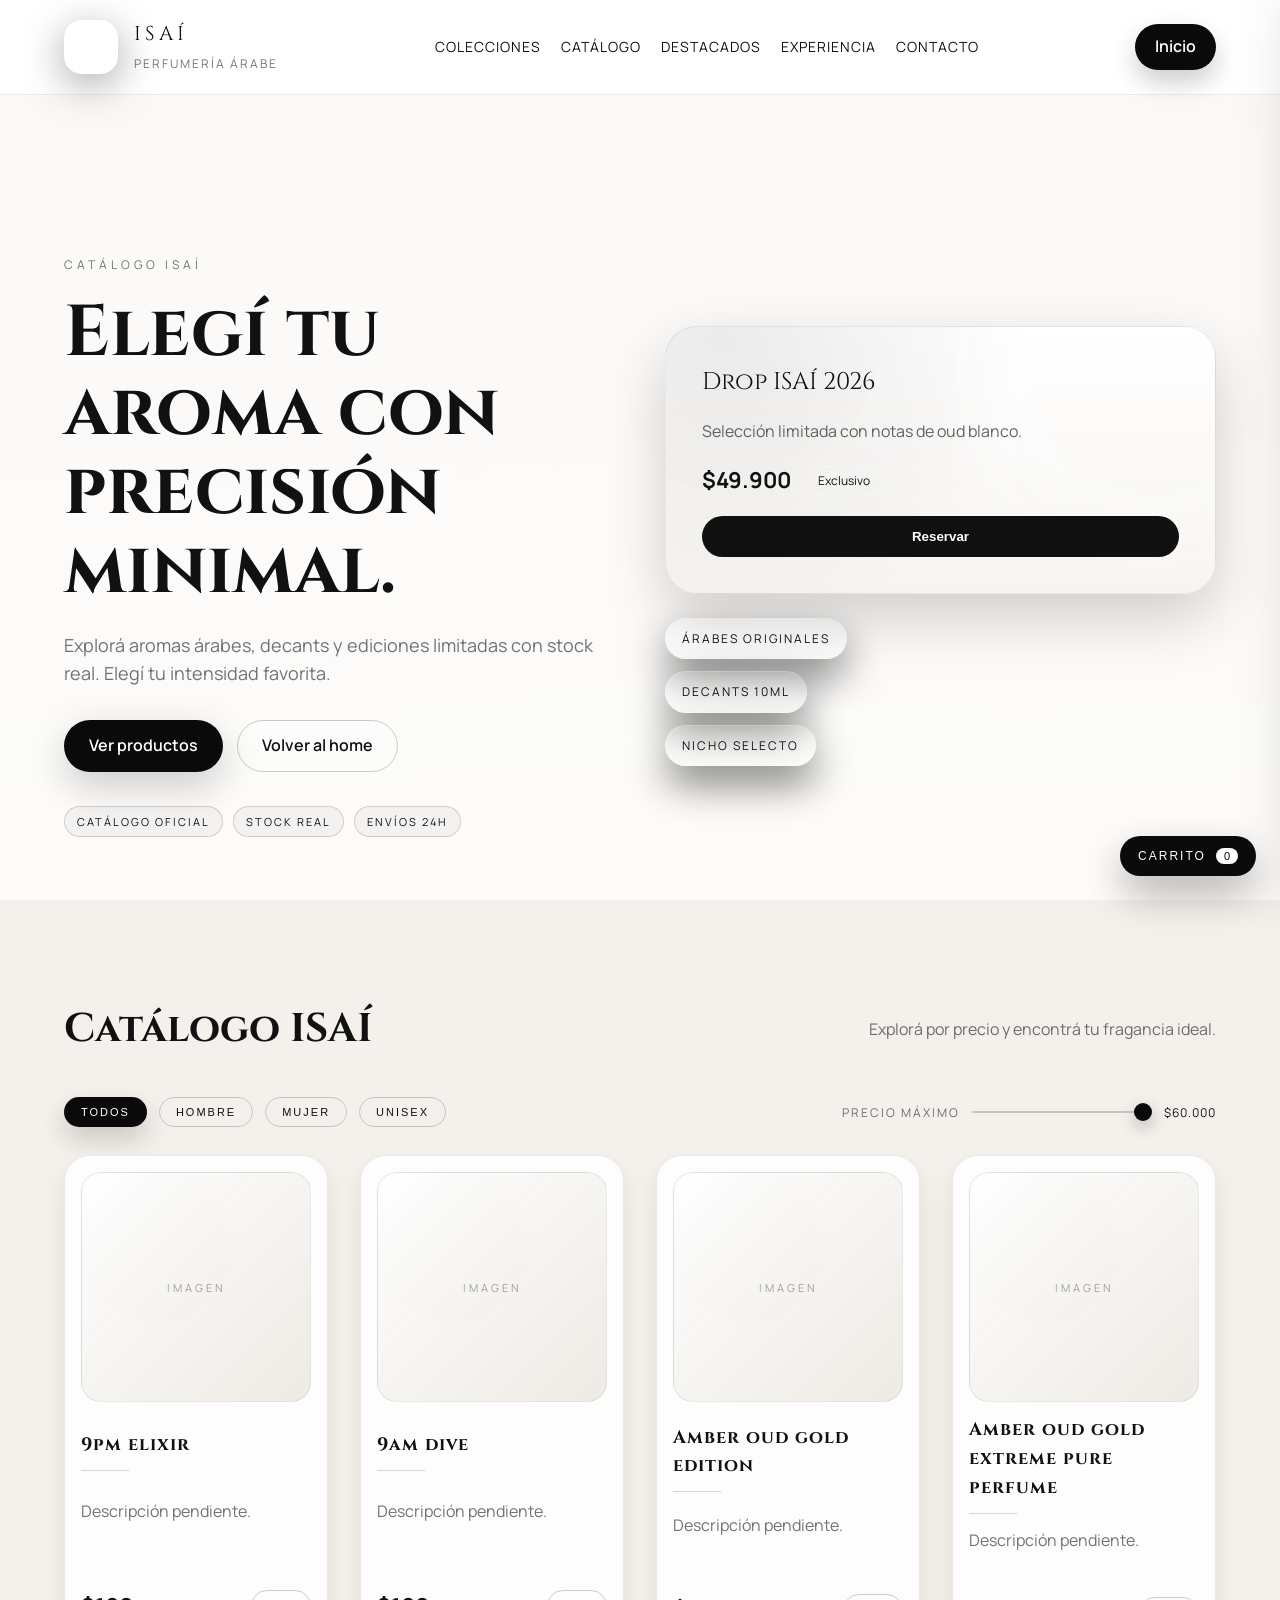
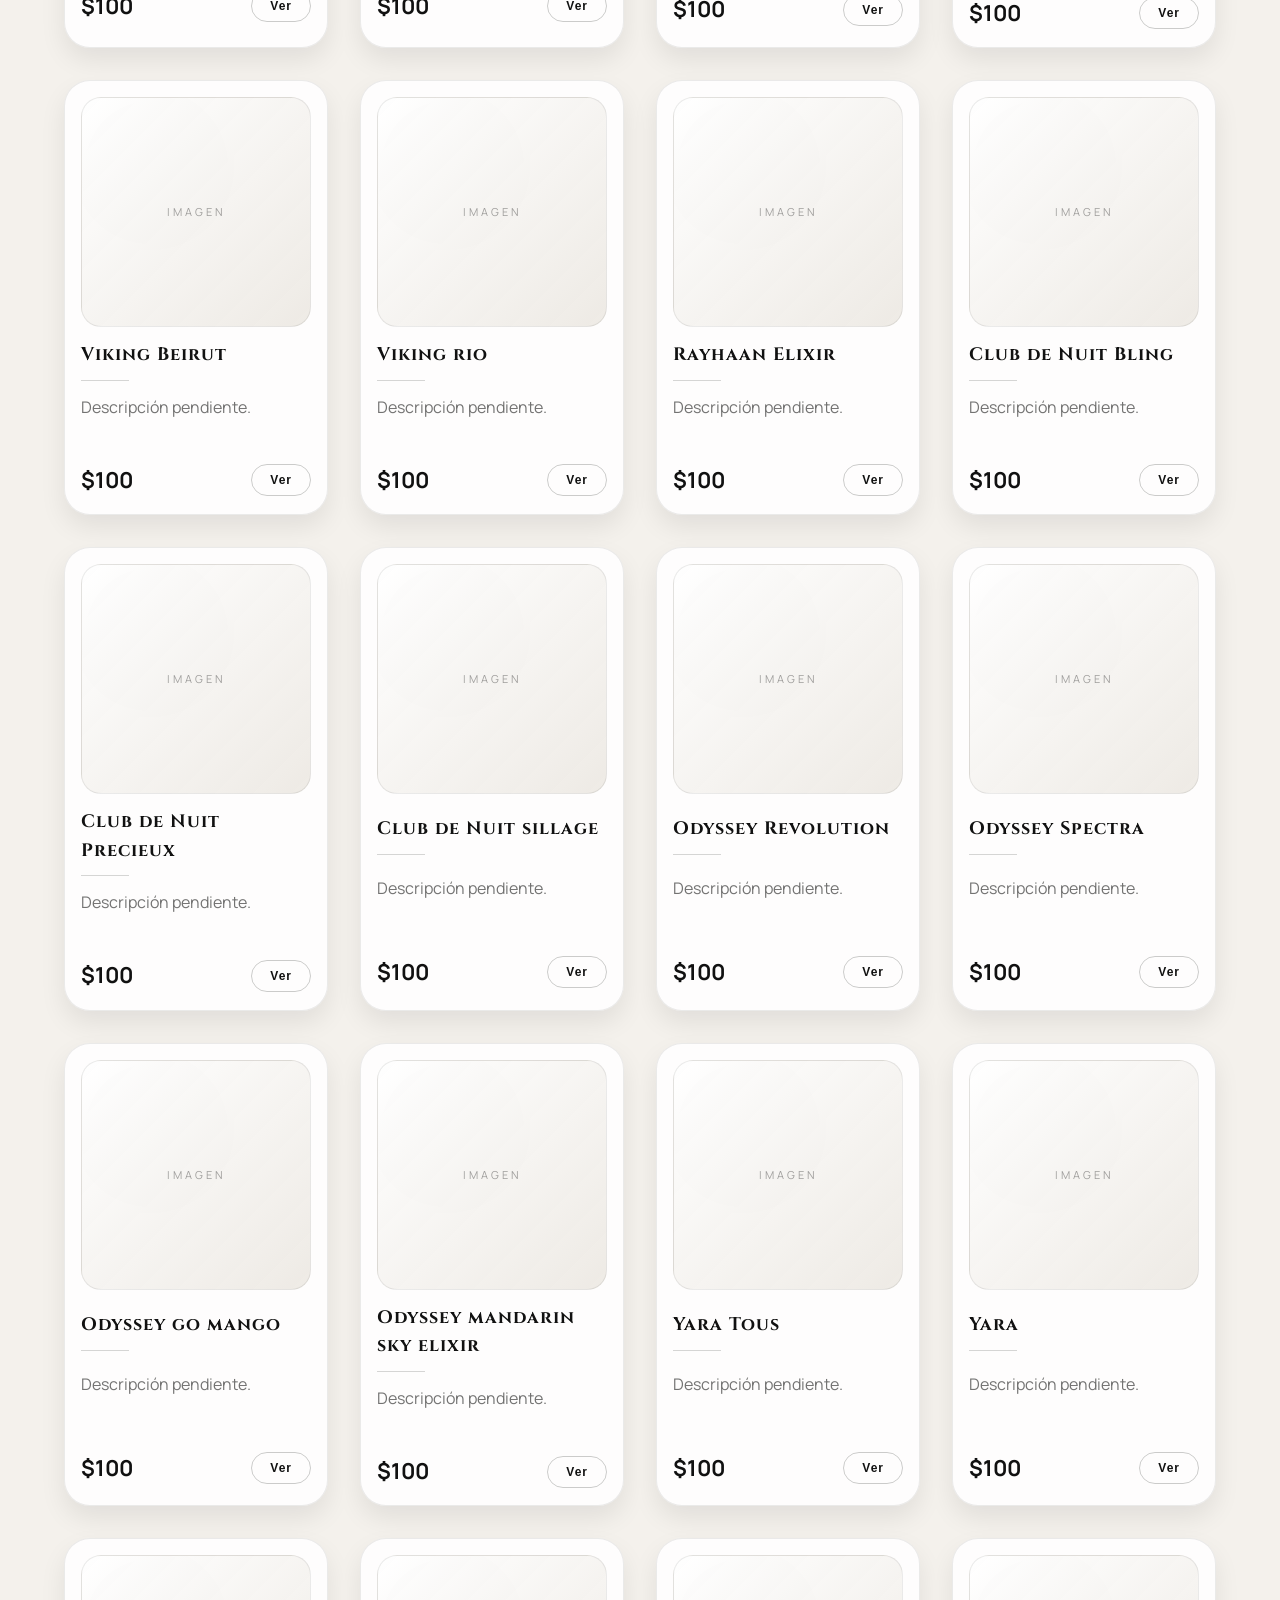
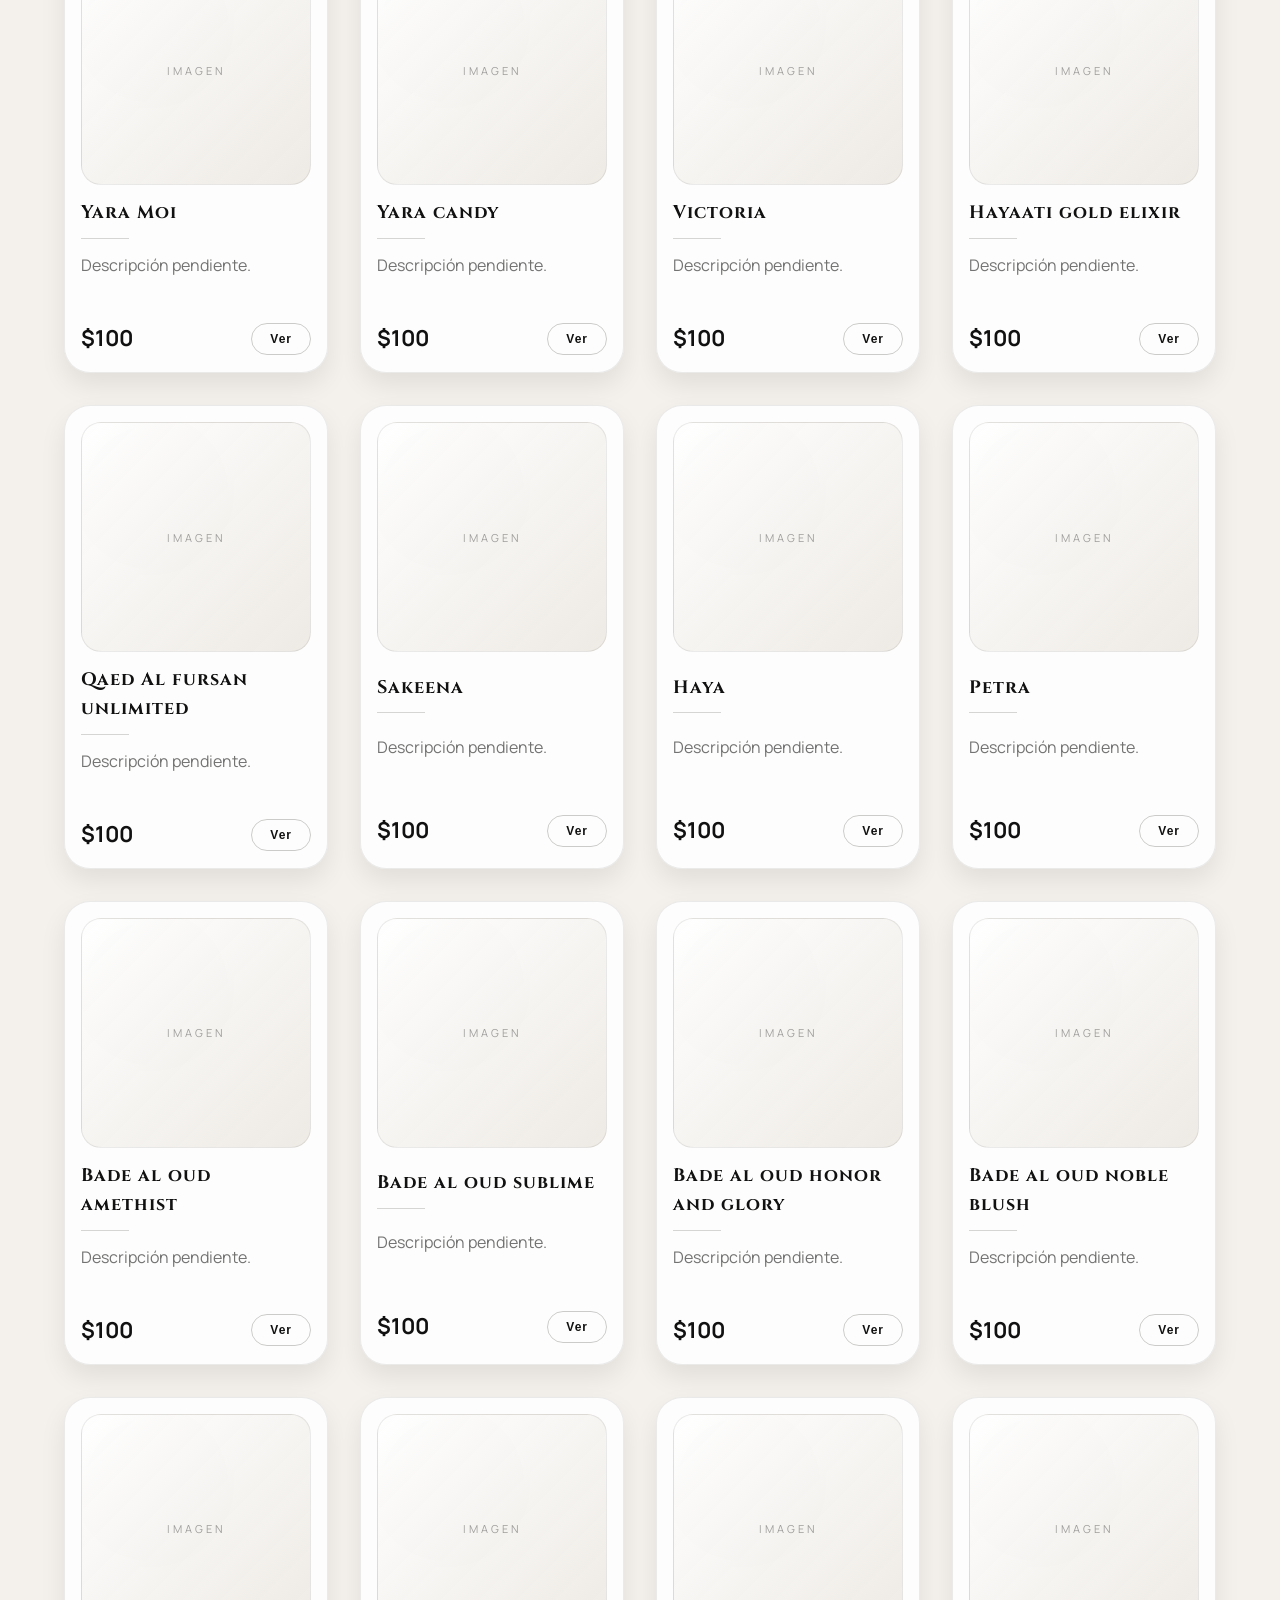
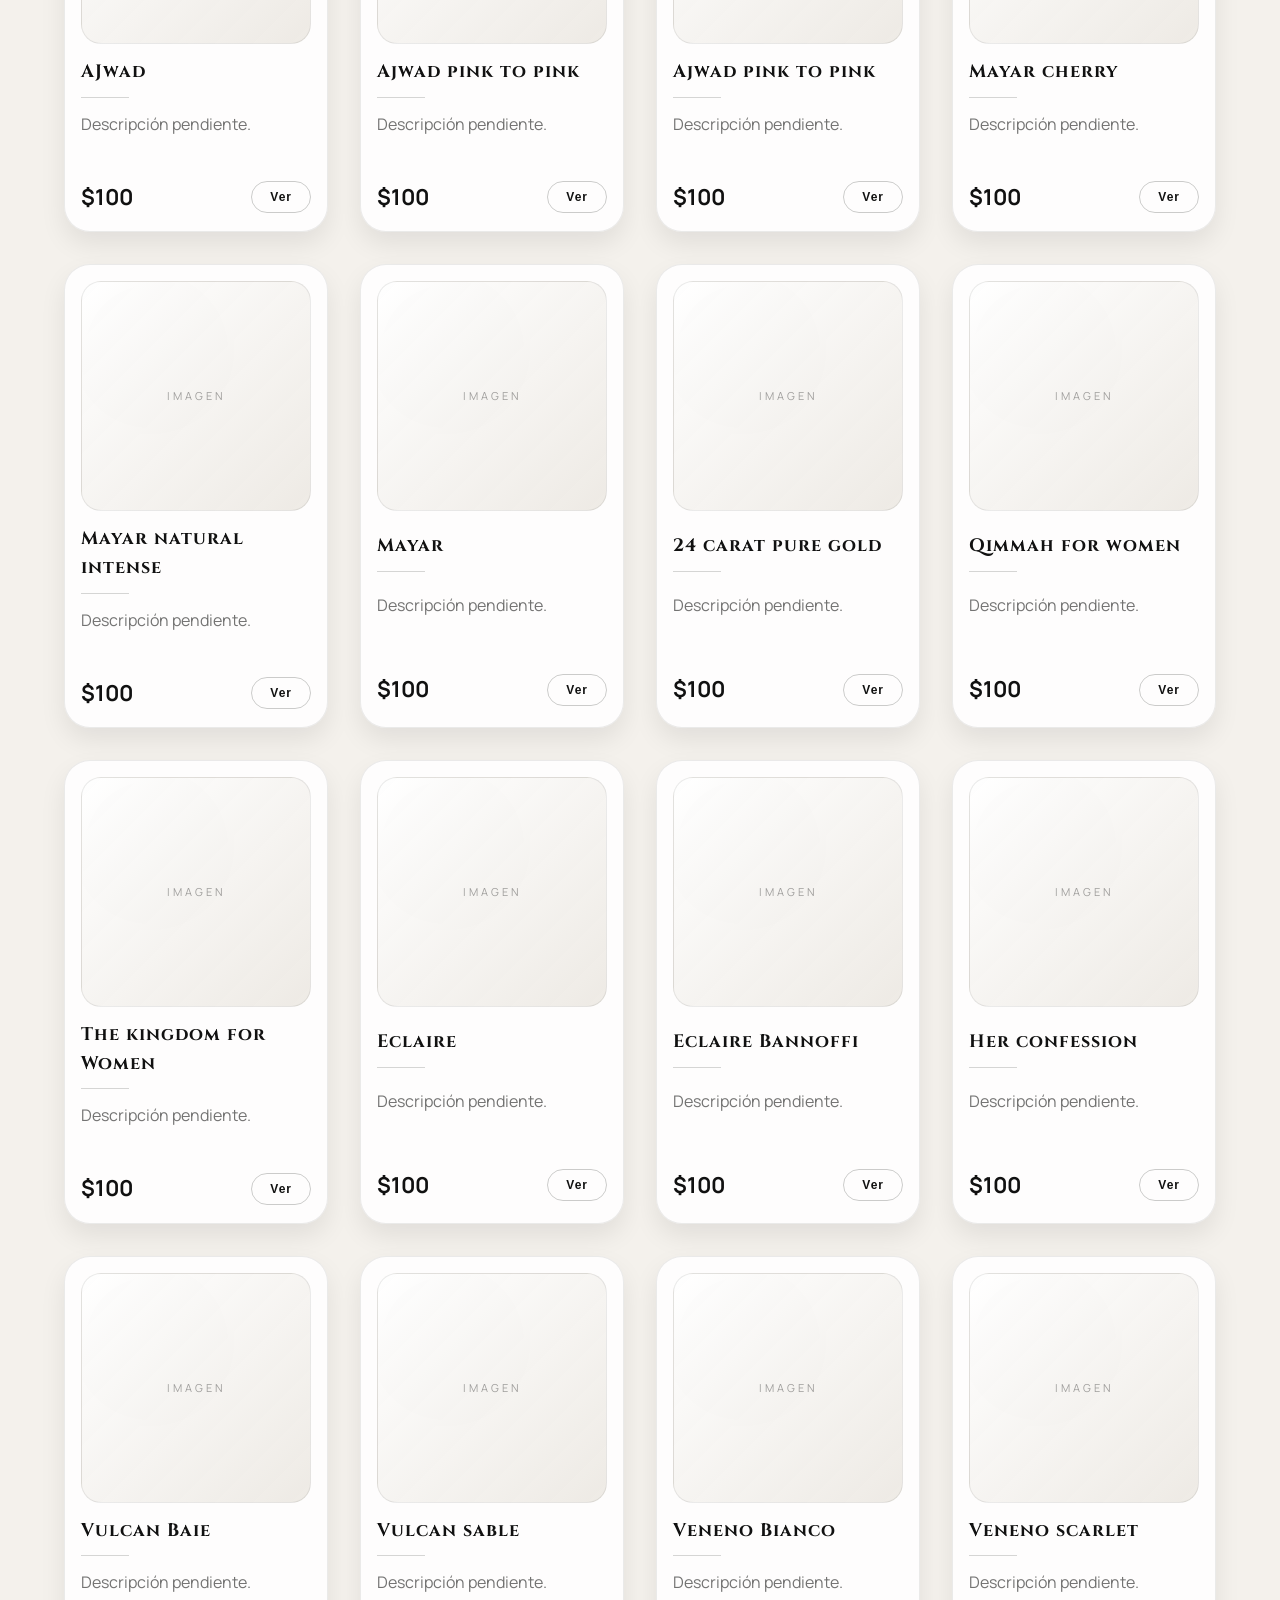
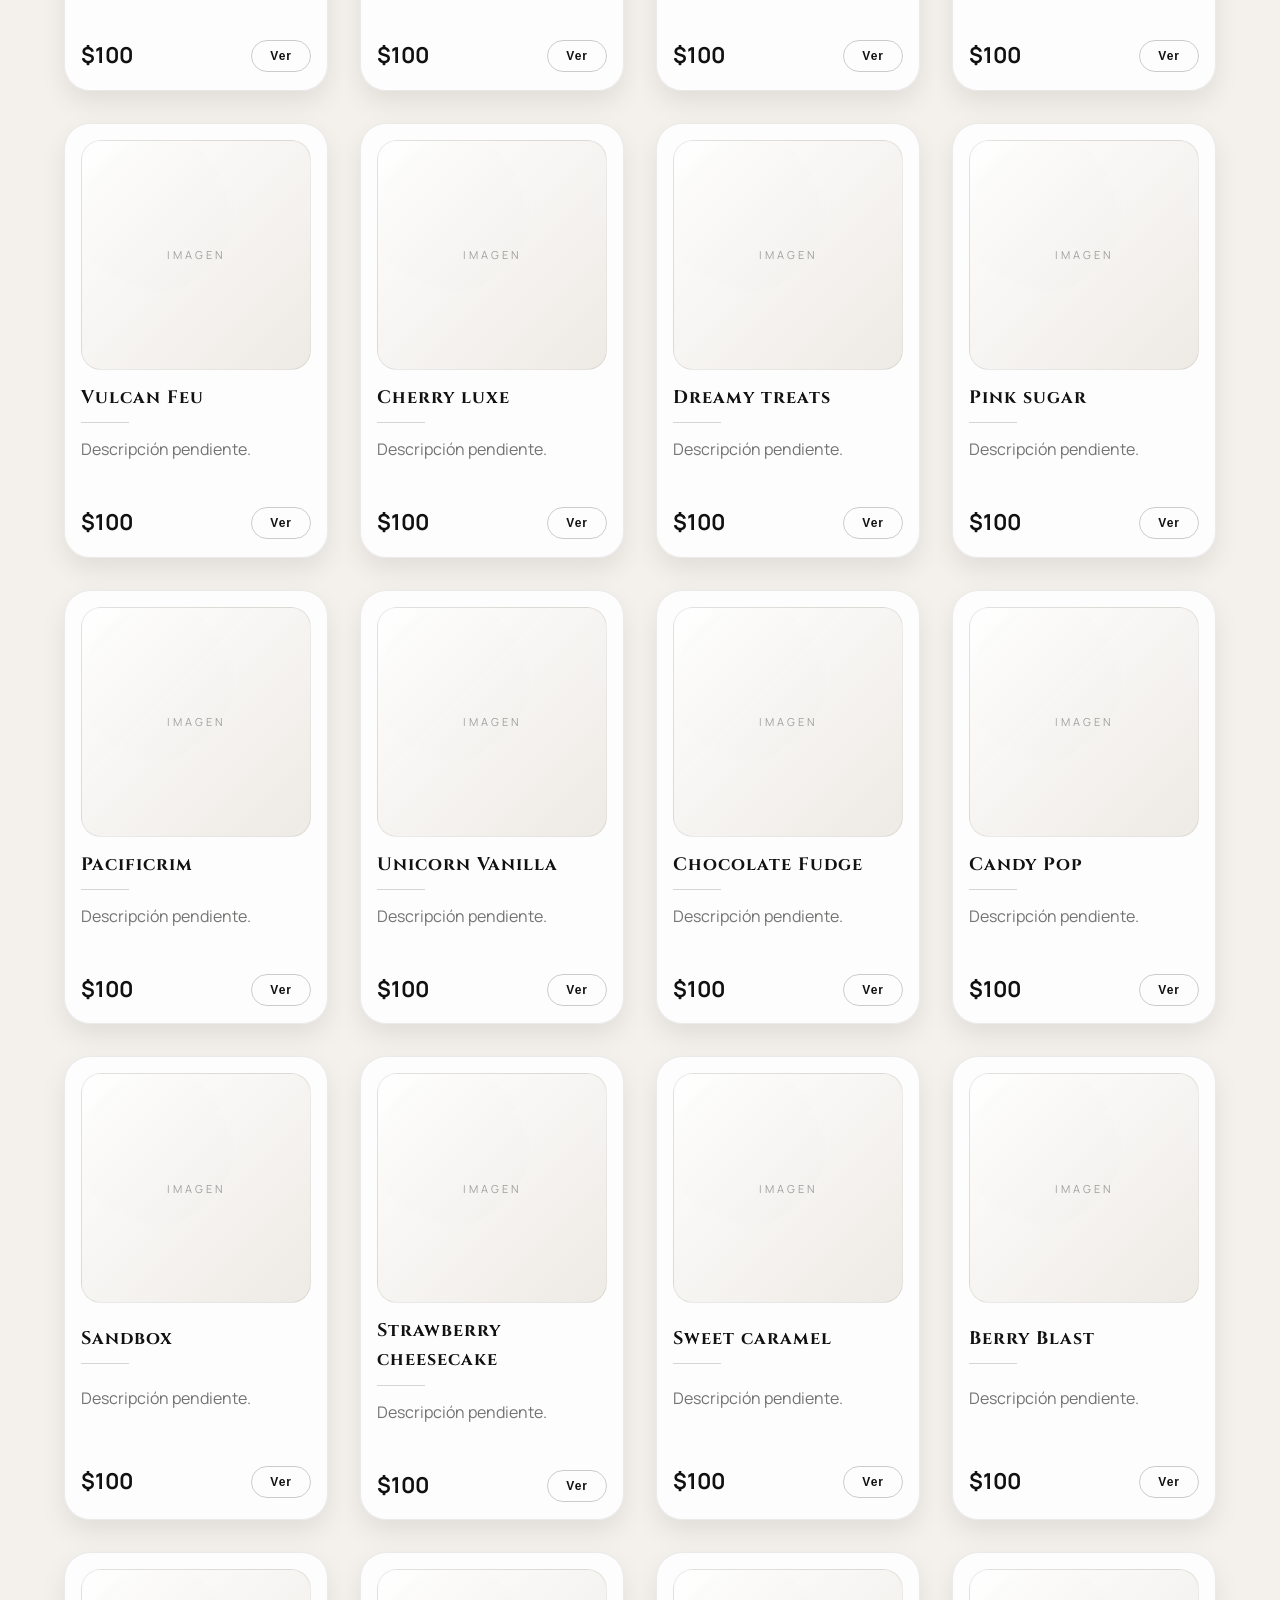
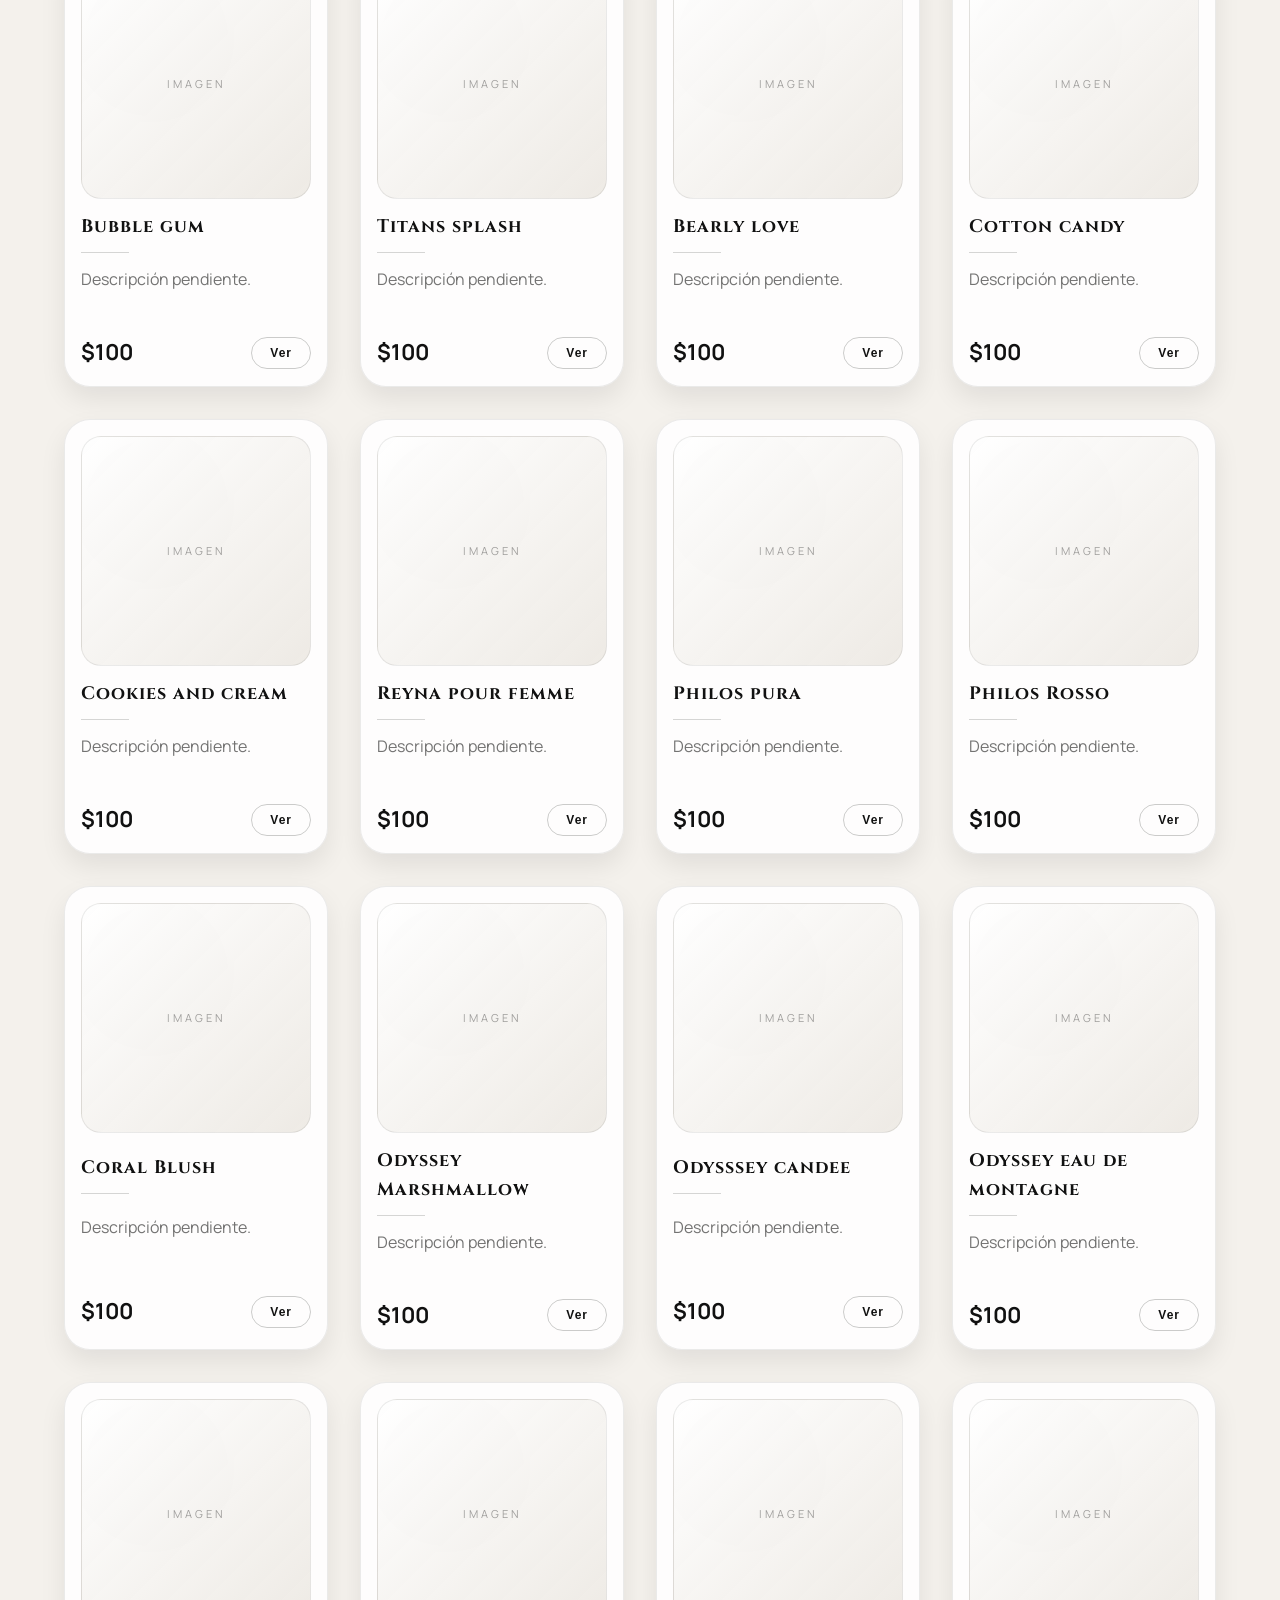
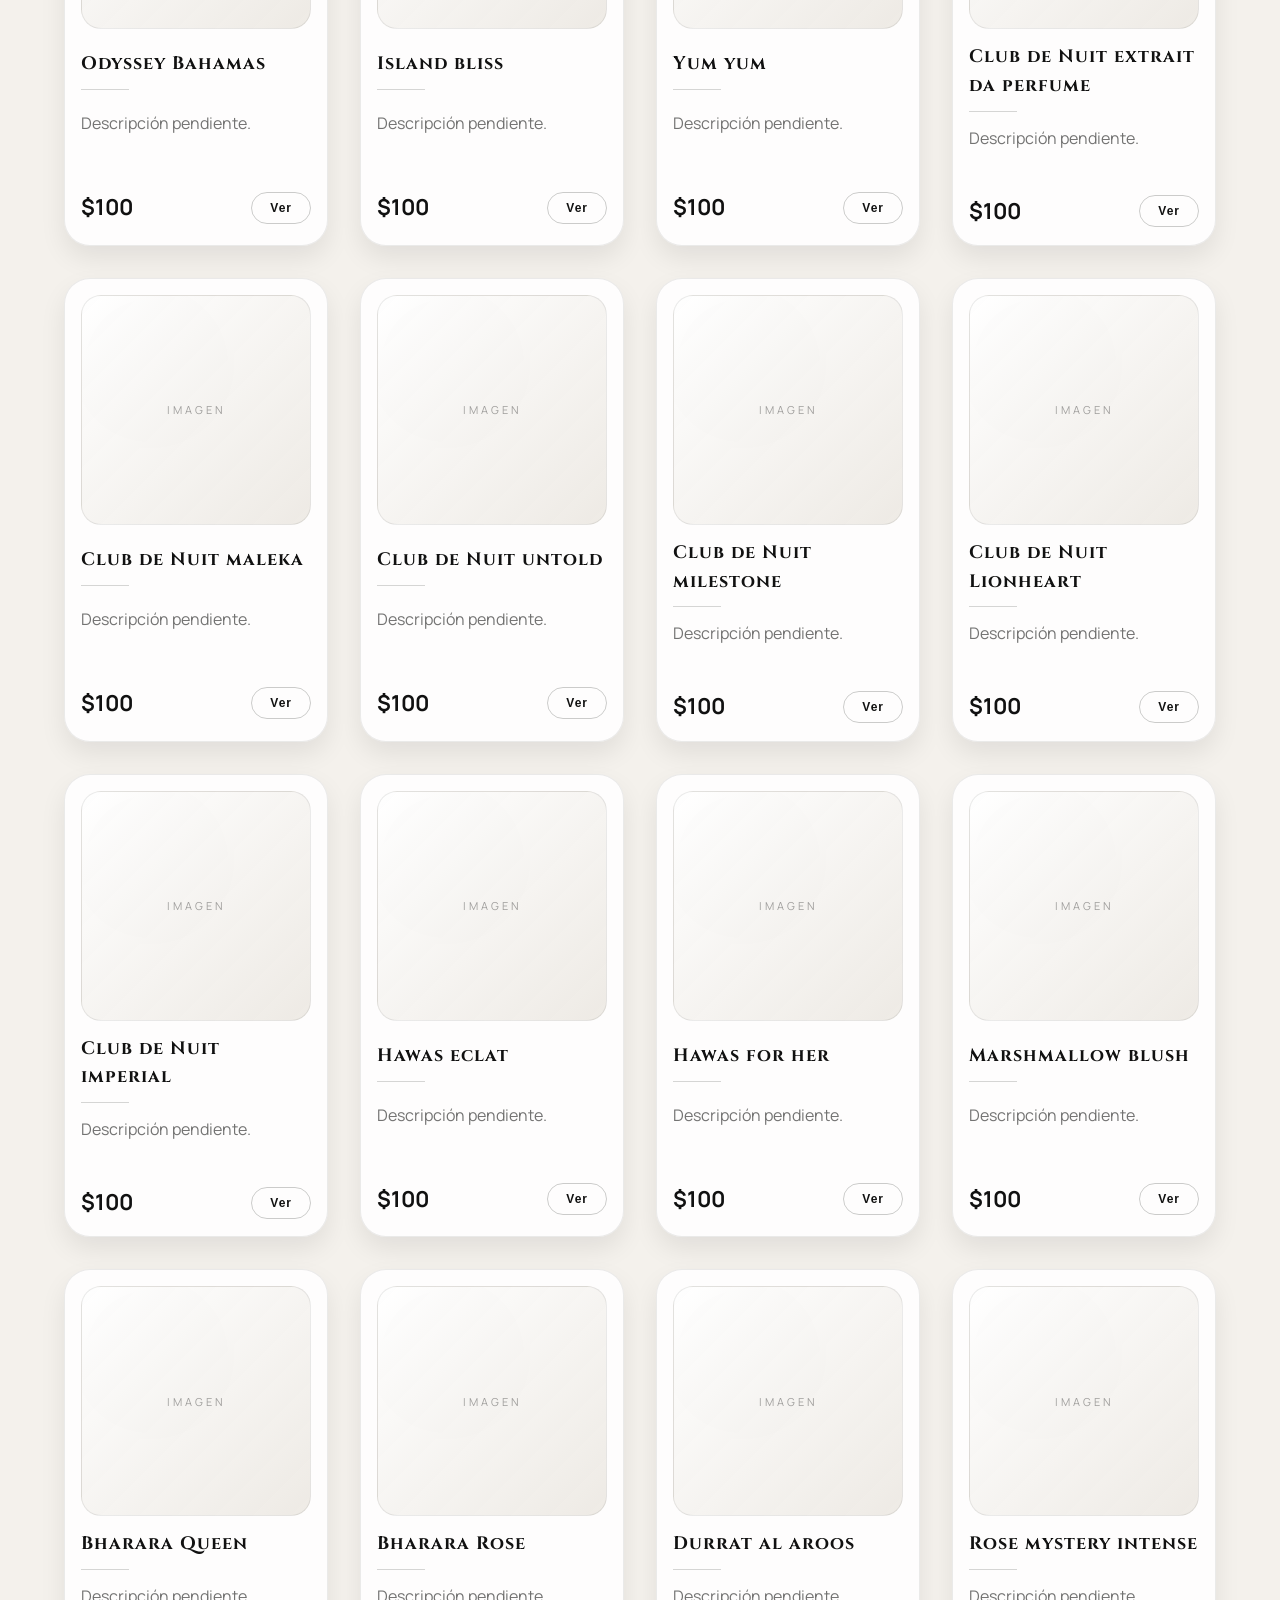
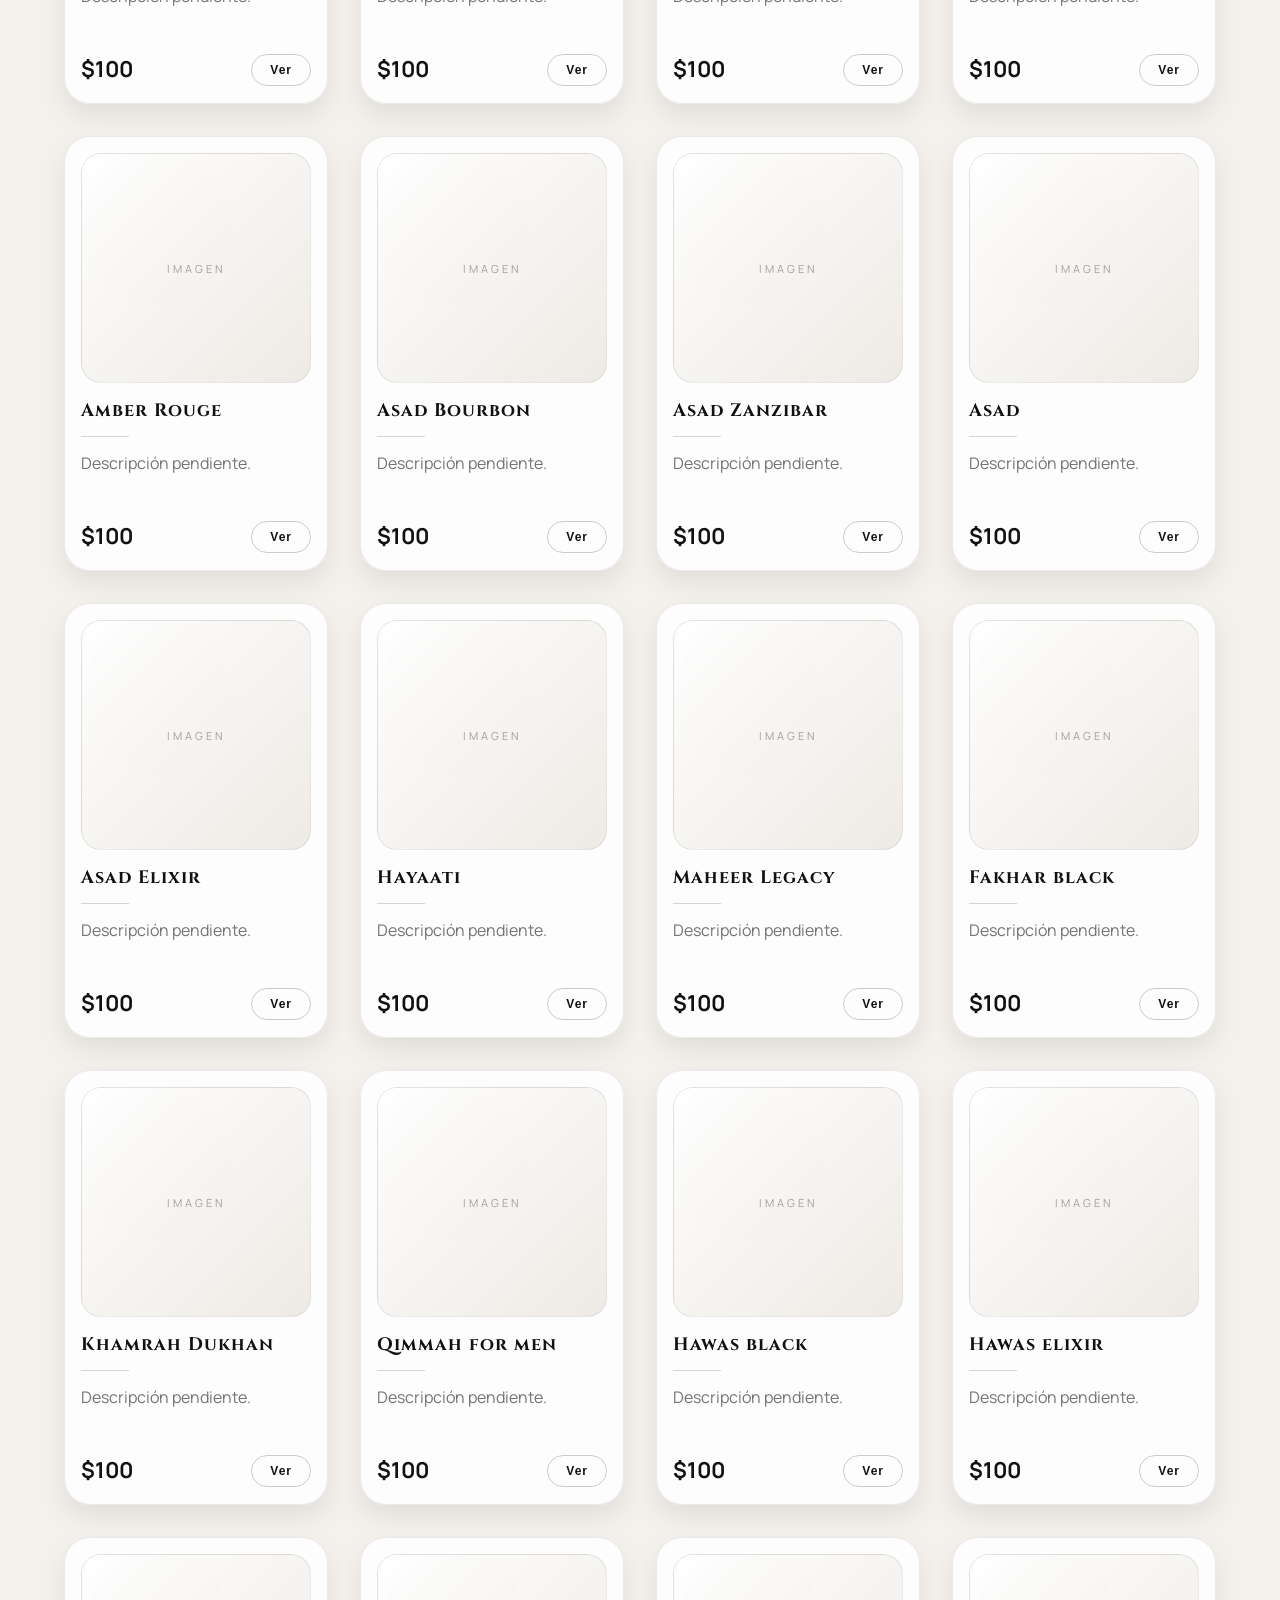
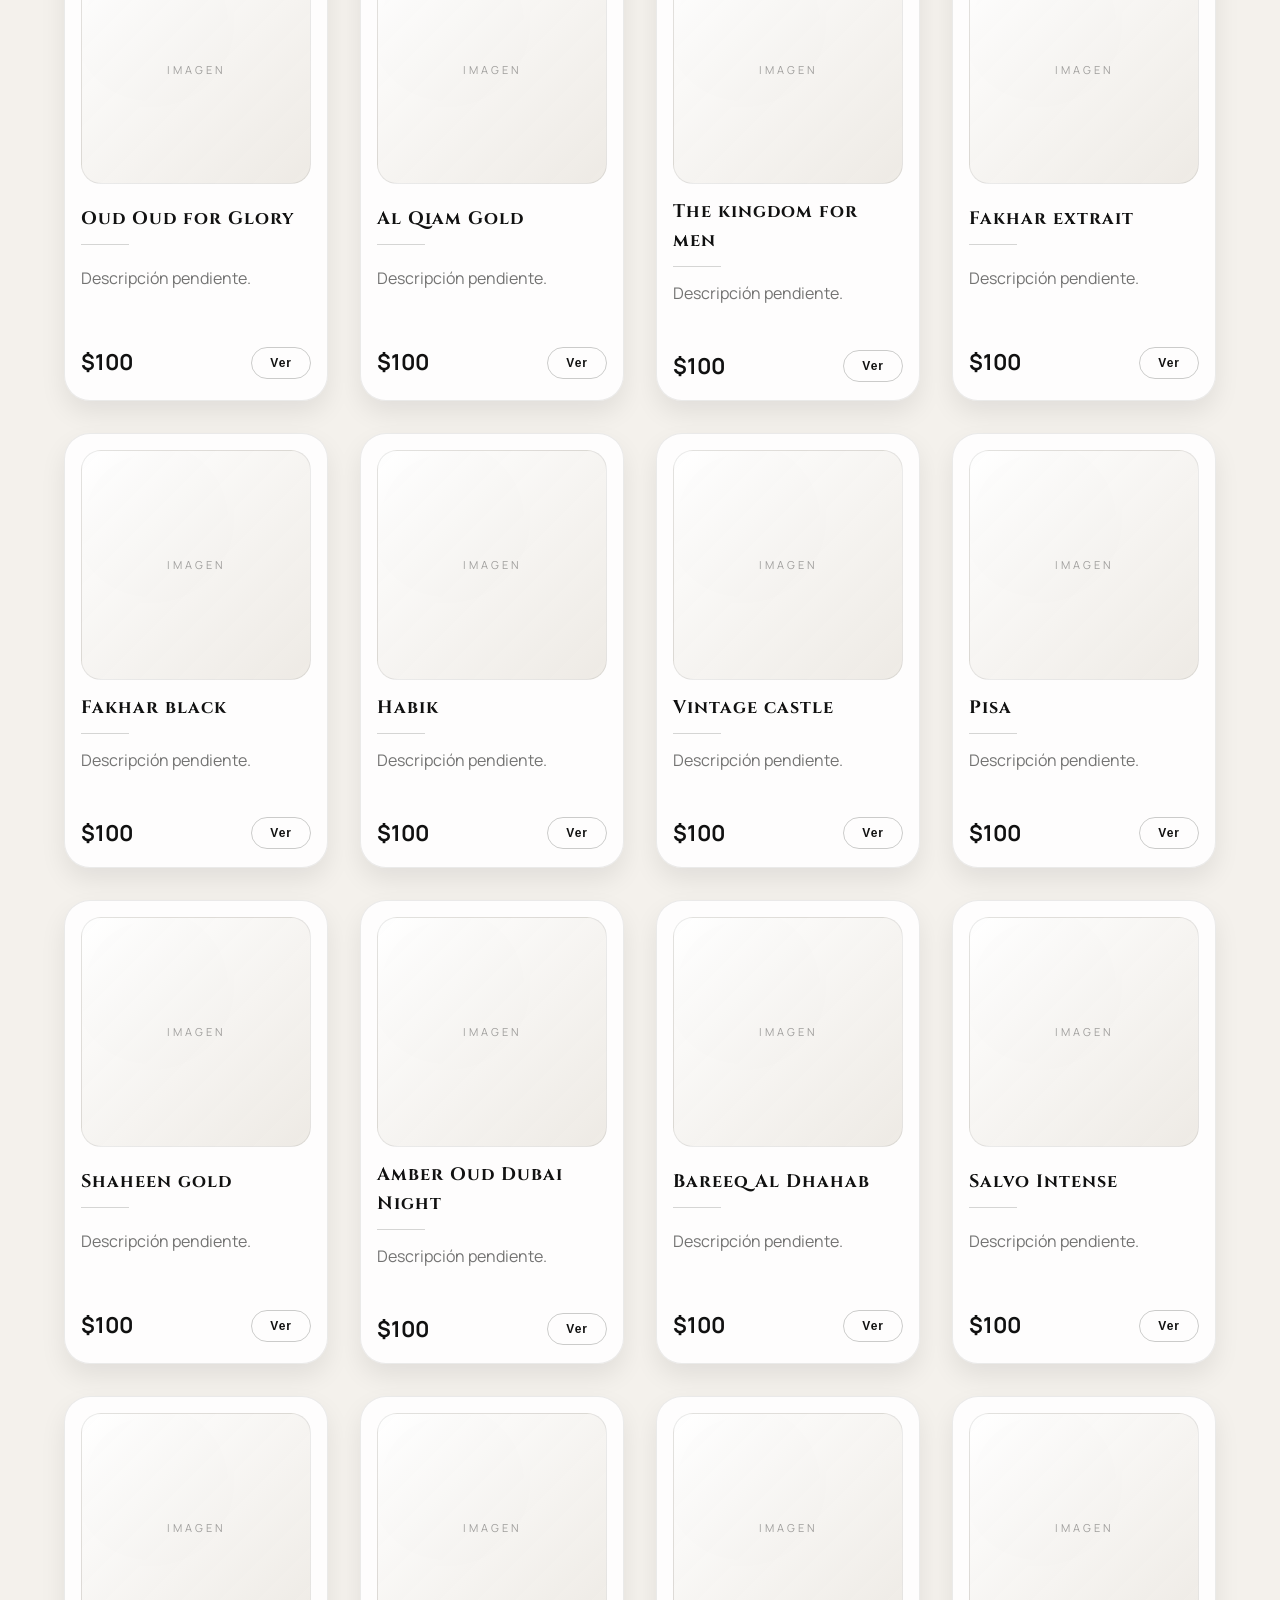
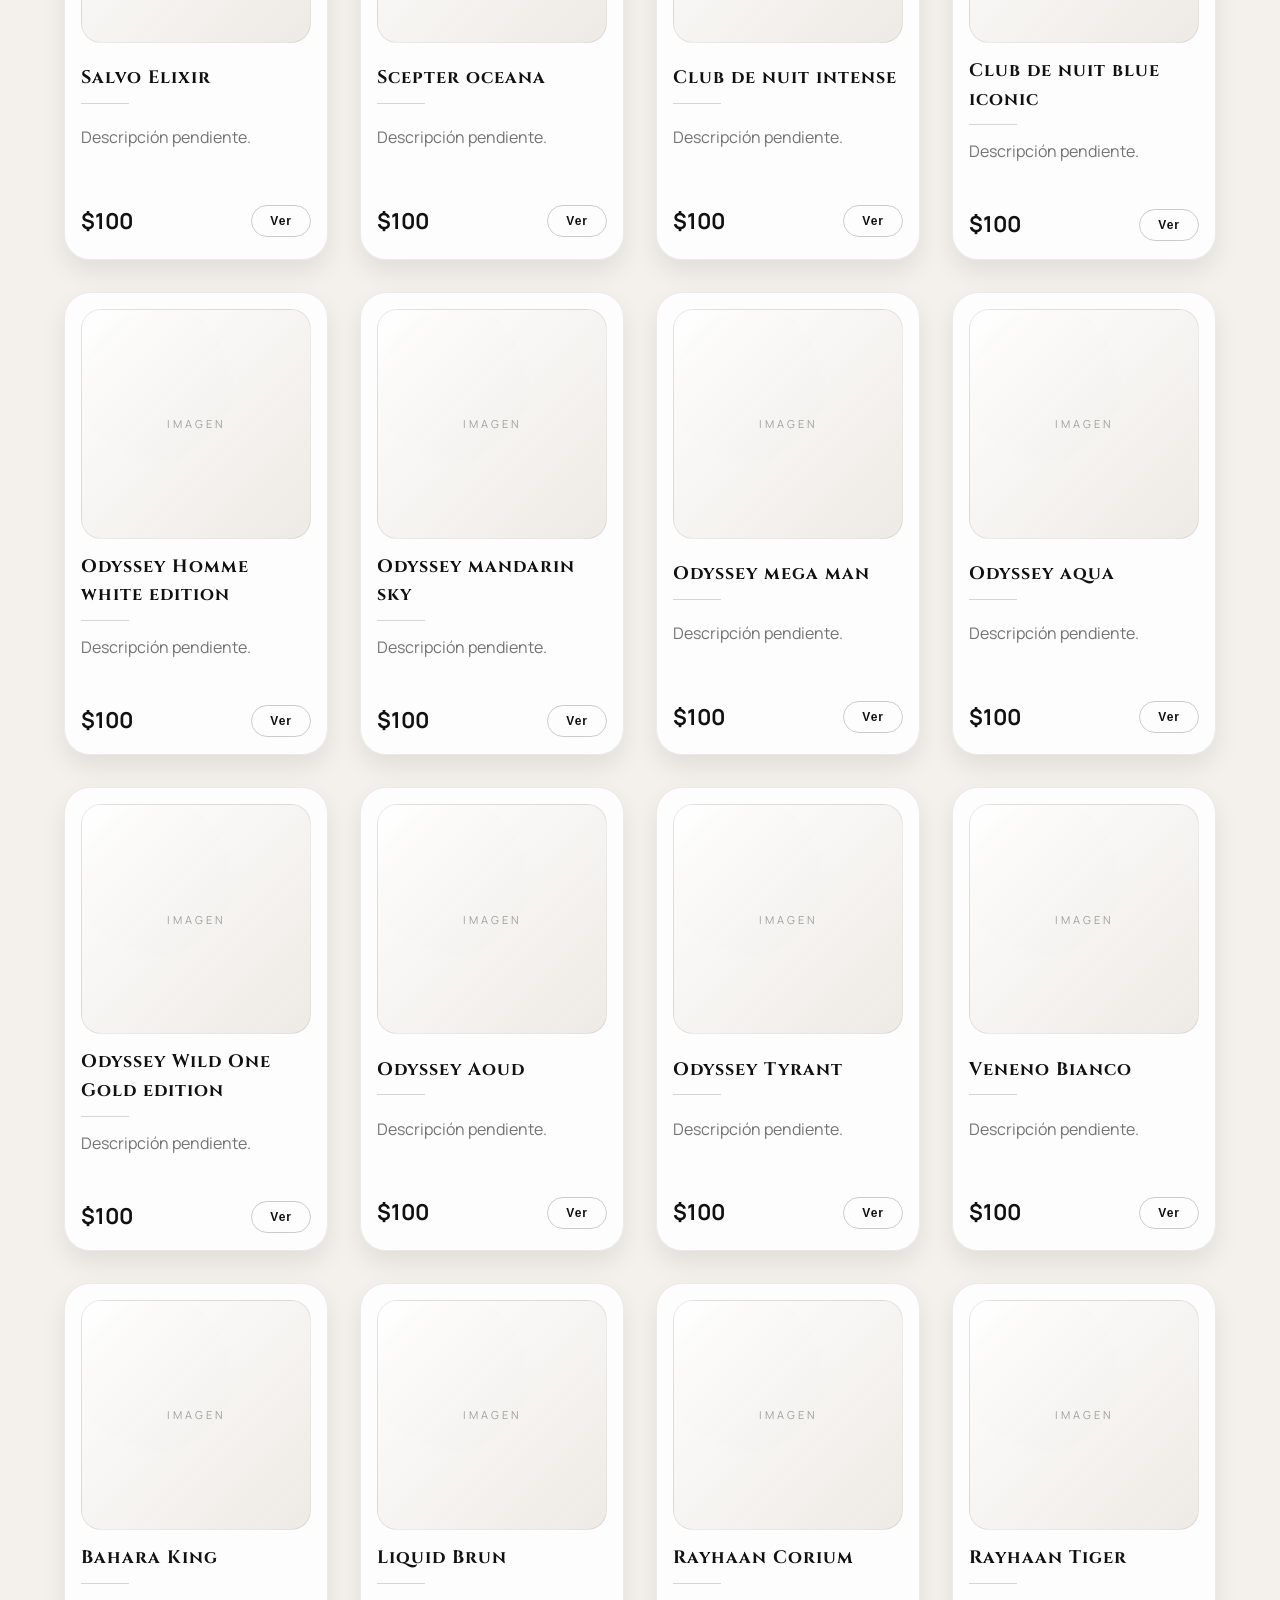
==== catalogo.html @ 62ffddb2 "Add product modal and cart enhancements" ====
﻿<!doctype html>
<html lang="es">
<head>
  <meta charset="utf-8" />
  <meta name="viewport" content="width=device-width, initial-scale=1" />
  <title>Catálogo | ISAÍ Perfumería Árabe</title>
  <meta name="description" content="Catálogo ISAÍ: fragancias árabes, decants y ediciones exclusivas." />
  <link rel="preconnect" href="https://fonts.googleapis.com" />
  <link rel="preconnect" href="https://fonts.gstatic.com" crossorigin />
  <link href="https://fonts.googleapis.com/css2?family=Cinzel:wght@400;600;700&family=Manrope:wght@300;400;500;600;700&display=swap" rel="stylesheet" />
  <link rel="stylesheet" href="styles.css" />
</head>
<body class="catalog-page page-animate">
  <div class="page-glow"></div>

  <header class="site-header">
    <div class="container header-inner">
      <a class="logo" href="./index.html" aria-label="ISAÍ Perfumería Árabe">
        <div class="logo-mark" aria-hidden="true">
          <img src="assets/logo-isai.png" alt="Logo ISAÍ" onerror="this.style.display='none'; this.parentElement.classList.add('logo-fallback');" />
          <span class="logo-fallback-text">ISAÍ</span>
        </div>
        <div class="logo-text">
          <span class="brand">ISAÍ</span>
          <span class="tagline">perfumería árabe</span>
        </div>
      </a>
      <nav class="nav">
        <a href="./index.html#colecciones">Colecciones</a>
        <a href="./catalogo.html">Catálogo</a>
        <a href="./index.html#destacados">Destacados</a>
        <a href="./index.html#experiencia">Experiencia</a>
        <a href="./index.html#contacto">Contacto</a>
      </nav>
      <a class="cta" href="./index.html">Inicio</a>
    </div>
  </header>

  <main>
    <section class="hero catalog-hero">
      <div class="container hero-grid">
        <div class="hero-copy">
          <p class="eyebrow">Catálogo ISAÍ</p>
          <h1>Elegí tu aroma con precisión minimal.</h1>
          <p class="lead">
            Explorá aromas árabes, decants y ediciones limitadas con stock real. Elegí tu intensidad favorita.
          </p>
          <div class="hero-actions">
            <a class="btn-primary" href="#catalogo">Ver productos</a>
            <a class="btn-ghost" href="./index.html">Volver al home</a>
          </div>
          <div class="catalog-badges">
            <span class="page-pill">Catálogo oficial</span>
            <span class="page-pill">Stock real</span>
            <span class="page-pill">Envíos 24h</span>
          </div>
        </div>
        <div class="hero-visual">
          <div class="glow-card catalog-glow">
            <div class="glow-ring"></div>
            <div class="glow-content">
              <p class="glow-title">Drop ISAÍ 2026</p>
              <p class="glow-subtitle">Selección limitada con notas de oud blanco.</p>
              <div class="price-row">
                <span class="price">$49.900</span>
                <span class="chip">Exclusivo</span>
              </div>
              <button class="btn-dark">Reservar</button>
            </div>
          </div>
          <div class="floating-tags">
            <span>Árabes Originales</span>
            <span>Decants 10ml</span>
            <span>Nicho selecto</span>
          </div>
        </div>
      </div>
    </section>

    <section id="catalogo" class="catalog">
      <div class="container">
        <div class="section-head">
          <h2>Catálogo ISAÍ</h2>
          <p>Explorá por precio y encontrá tu fragancia ideal.</p>
        </div>
        <div class="catalog-filters">
          <div class="filter-row" aria-label="Filtrar por género">
            <button class="filter active" data-filter="all">Todos</button>
            <button class="filter" data-filter="hombre">Hombre</button>
            <button class="filter" data-filter="mujer">Mujer</button>
            <button class="filter" data-filter="unisex">Unisex</button>
          </div>
          <div class="price-filter">
            <label for="priceFilter">Precio máximo</label>
            <input
              type="range"
              id="priceFilter"
              min="5000"
              max="60000"
              step="1000"
              value="60000"
              aria-label="Filtrar por precio máximo"
            />
            <span id="priceValue">$60.000</span>
          </div>
        </div>
        <div class="catalog-grid">
          <!-- CATALOG_ITEMS_START -->
          <article class='catalog-item' data-sexo='unisex' data-price='100'>
            <div class='catalog-image' aria-hidden='true'></div>
            <h3>9pm elixir</h3>
            <p class='catalog-desc'>Descripción pendiente.</p>
            <div class='catalog-bottom'>
              <span class='price'>$100</span>
              <button class='btn-ghost'>Ver</button>
            </div>
          </article>          <article class='catalog-item' data-sexo='unisex' data-price='100'>
            <div class='catalog-image' aria-hidden='true'></div>
            <h3>9am dive</h3>
            <p class='catalog-desc'>Descripción pendiente.</p>
            <div class='catalog-bottom'>
              <span class='price'>$100</span>
              <button class='btn-ghost'>Ver</button>
            </div>
          </article>          <article class='catalog-item' data-sexo='unisex' data-price='100'>
            <div class='catalog-image' aria-hidden='true'></div>
            <h3>Amber oud gold edition</h3>
            <p class='catalog-desc'>Descripción pendiente.</p>
            <div class='catalog-bottom'>
              <span class='price'>$100</span>
              <button class='btn-ghost'>Ver</button>
            </div>
          </article>          <article class='catalog-item' data-sexo='unisex' data-price='100'>
            <div class='catalog-image' aria-hidden='true'></div>
            <h3>Amber oud gold extreme pure perfume</h3>
            <p class='catalog-desc'>Descripción pendiente.</p>
            <div class='catalog-bottom'>
              <span class='price'>$100</span>
              <button class='btn-ghost'>Ver</button>
            </div>
          </article>          <article class='catalog-item' data-sexo='unisex' data-price='100'>
            <div class='catalog-image' aria-hidden='true'></div>
            <h3>Viking Beirut</h3>
            <p class='catalog-desc'>Descripción pendiente.</p>
            <div class='catalog-bottom'>
              <span class='price'>$100</span>
              <button class='btn-ghost'>Ver</button>
            </div>
          </article>          <article class='catalog-item' data-sexo='unisex' data-price='100'>
            <div class='catalog-image' aria-hidden='true'></div>
            <h3>Viking rio</h3>
            <p class='catalog-desc'>Descripción pendiente.</p>
            <div class='catalog-bottom'>
              <span class='price'>$100</span>
              <button class='btn-ghost'>Ver</button>
            </div>
          </article>          <article class='catalog-item' data-sexo='unisex' data-price='100'>
            <div class='catalog-image' aria-hidden='true'></div>
            <h3>Rayhaan Elixir</h3>
            <p class='catalog-desc'>Descripción pendiente.</p>
            <div class='catalog-bottom'>
              <span class='price'>$100</span>
              <button class='btn-ghost'>Ver</button>
            </div>
          </article>          <article class='catalog-item' data-sexo='unisex' data-price='100'>
            <div class='catalog-image' aria-hidden='true'></div>
            <h3>Club de Nuit Bling</h3>
            <p class='catalog-desc'>Descripción pendiente.</p>
            <div class='catalog-bottom'>
              <span class='price'>$100</span>
              <button class='btn-ghost'>Ver</button>
            </div>
          </article>          <article class='catalog-item' data-sexo='unisex' data-price='100'>
            <div class='catalog-image' aria-hidden='true'></div>
            <h3>Club de Nuit Precieux</h3>
            <p class='catalog-desc'>Descripción pendiente.</p>
            <div class='catalog-bottom'>
              <span class='price'>$100</span>
              <button class='btn-ghost'>Ver</button>
            </div>
          </article>          <article class='catalog-item' data-sexo='unisex' data-price='100'>
            <div class='catalog-image' aria-hidden='true'></div>
            <h3>Club de Nuit sillage</h3>
            <p class='catalog-desc'>Descripción pendiente.</p>
            <div class='catalog-bottom'>
              <span class='price'>$100</span>
              <button class='btn-ghost'>Ver</button>
            </div>
          </article>          <article class='catalog-item' data-sexo='unisex' data-price='100'>
            <div class='catalog-image' aria-hidden='true'></div>
            <h3>Odyssey Revolution</h3>
            <p class='catalog-desc'>Descripción pendiente.</p>
            <div class='catalog-bottom'>
              <span class='price'>$100</span>
              <button class='btn-ghost'>Ver</button>
            </div>
          </article>          <article class='catalog-item' data-sexo='unisex' data-price='100'>
            <div class='catalog-image' aria-hidden='true'></div>
            <h3>Odyssey Spectra</h3>
            <p class='catalog-desc'>Descripción pendiente.</p>
            <div class='catalog-bottom'>
              <span class='price'>$100</span>
              <button class='btn-ghost'>Ver</button>
            </div>
          </article>          <article class='catalog-item' data-sexo='unisex' data-price='100'>
            <div class='catalog-image' aria-hidden='true'></div>
            <h3>Odyssey go mango</h3>
            <p class='catalog-desc'>Descripción pendiente.</p>
            <div class='catalog-bottom'>
              <span class='price'>$100</span>
              <button class='btn-ghost'>Ver</button>
            </div>
          </article>          <article class='catalog-item' data-sexo='unisex' data-price='100'>
            <div class='catalog-image' aria-hidden='true'></div>
            <h3>Odyssey mandarin sky elixir</h3>
            <p class='catalog-desc'>Descripción pendiente.</p>
            <div class='catalog-bottom'>
              <span class='price'>$100</span>
              <button class='btn-ghost'>Ver</button>
            </div>
          </article>          <article class='catalog-item' data-sexo='mujer' data-price='100'>
            <div class='catalog-image' aria-hidden='true'></div>
            <h3>Yara Tous</h3>
            <p class='catalog-desc'>Descripción pendiente.</p>
            <div class='catalog-bottom'>
              <span class='price'>$100</span>
              <button class='btn-ghost'>Ver</button>
            </div>
          </article>          <article class='catalog-item' data-sexo='mujer' data-price='100'>
            <div class='catalog-image' aria-hidden='true'></div>
            <h3>Yara</h3>
            <p class='catalog-desc'>Descripción pendiente.</p>
            <div class='catalog-bottom'>
              <span class='price'>$100</span>
              <button class='btn-ghost'>Ver</button>
            </div>
          </article>          <article class='catalog-item' data-sexo='mujer' data-price='100'>
            <div class='catalog-image' aria-hidden='true'></div>
            <h3>Yara Moi</h3>
            <p class='catalog-desc'>Descripción pendiente.</p>
            <div class='catalog-bottom'>
              <span class='price'>$100</span>
              <button class='btn-ghost'>Ver</button>
            </div>
          </article>          <article class='catalog-item' data-sexo='mujer' data-price='100'>
            <div class='catalog-image' aria-hidden='true'></div>
            <h3>Yara candy</h3>
            <p class='catalog-desc'>Descripción pendiente.</p>
            <div class='catalog-bottom'>
              <span class='price'>$100</span>
              <button class='btn-ghost'>Ver</button>
            </div>
          </article>          <article class='catalog-item' data-sexo='mujer' data-price='100'>
            <div class='catalog-image' aria-hidden='true'></div>
            <h3>Victoria</h3>
            <p class='catalog-desc'>Descripción pendiente.</p>
            <div class='catalog-bottom'>
              <span class='price'>$100</span>
              <button class='btn-ghost'>Ver</button>
            </div>
          </article>          <article class='catalog-item' data-sexo='mujer' data-price='100'>
            <div class='catalog-image' aria-hidden='true'></div>
            <h3>Hayaati gold elixir</h3>
            <p class='catalog-desc'>Descripción pendiente.</p>
            <div class='catalog-bottom'>
              <span class='price'>$100</span>
              <button class='btn-ghost'>Ver</button>
            </div>
          </article>          <article class='catalog-item' data-sexo='mujer' data-price='100'>
            <div class='catalog-image' aria-hidden='true'></div>
            <h3>Qaed Al fursan unlimited</h3>
            <p class='catalog-desc'>Descripción pendiente.</p>
            <div class='catalog-bottom'>
              <span class='price'>$100</span>
              <button class='btn-ghost'>Ver</button>
            </div>
          </article>          <article class='catalog-item' data-sexo='mujer' data-price='100'>
            <div class='catalog-image' aria-hidden='true'></div>
            <h3>Sakeena</h3>
            <p class='catalog-desc'>Descripción pendiente.</p>
            <div class='catalog-bottom'>
              <span class='price'>$100</span>
              <button class='btn-ghost'>Ver</button>
            </div>
          </article>          <article class='catalog-item' data-sexo='mujer' data-price='100'>
            <div class='catalog-image' aria-hidden='true'></div>
            <h3>Haya</h3>
            <p class='catalog-desc'>Descripción pendiente.</p>
            <div class='catalog-bottom'>
              <span class='price'>$100</span>
              <button class='btn-ghost'>Ver</button>
            </div>
          </article>          <article class='catalog-item' data-sexo='mujer' data-price='100'>
            <div class='catalog-image' aria-hidden='true'></div>
            <h3>Petra</h3>
            <p class='catalog-desc'>Descripción pendiente.</p>
            <div class='catalog-bottom'>
              <span class='price'>$100</span>
              <button class='btn-ghost'>Ver</button>
            </div>
          </article>          <article class='catalog-item' data-sexo='mujer' data-price='100'>
            <div class='catalog-image' aria-hidden='true'></div>
            <h3>Bade al oud amethist</h3>
            <p class='catalog-desc'>Descripción pendiente.</p>
            <div class='catalog-bottom'>
              <span class='price'>$100</span>
              <button class='btn-ghost'>Ver</button>
            </div>
          </article>          <article class='catalog-item' data-sexo='mujer' data-price='100'>
            <div class='catalog-image' aria-hidden='true'></div>
            <h3>Bade al oud sublime</h3>
            <p class='catalog-desc'>Descripción pendiente.</p>
            <div class='catalog-bottom'>
              <span class='price'>$100</span>
              <button class='btn-ghost'>Ver</button>
            </div>
          </article>          <article class='catalog-item' data-sexo='mujer' data-price='100'>
            <div class='catalog-image' aria-hidden='true'></div>
            <h3>Bade al oud honor and glory</h3>
            <p class='catalog-desc'>Descripción pendiente.</p>
            <div class='catalog-bottom'>
              <span class='price'>$100</span>
              <button class='btn-ghost'>Ver</button>
            </div>
          </article>          <article class='catalog-item' data-sexo='mujer' data-price='100'>
            <div class='catalog-image' aria-hidden='true'></div>
            <h3>Bade al oud noble blush</h3>
            <p class='catalog-desc'>Descripción pendiente.</p>
            <div class='catalog-bottom'>
              <span class='price'>$100</span>
              <button class='btn-ghost'>Ver</button>
            </div>
          </article>          <article class='catalog-item' data-sexo='mujer' data-price='100'>
            <div class='catalog-image' aria-hidden='true'></div>
            <h3>AJwad</h3>
            <p class='catalog-desc'>Descripción pendiente.</p>
            <div class='catalog-bottom'>
              <span class='price'>$100</span>
              <button class='btn-ghost'>Ver</button>
            </div>
          </article>          <article class='catalog-item' data-sexo='mujer' data-price='100'>
            <div class='catalog-image' aria-hidden='true'></div>
            <h3>Ajwad pink to pink</h3>
            <p class='catalog-desc'>Descripción pendiente.</p>
            <div class='catalog-bottom'>
              <span class='price'>$100</span>
              <button class='btn-ghost'>Ver</button>
            </div>
          </article>          <article class='catalog-item' data-sexo='mujer' data-price='100'>
            <div class='catalog-image' aria-hidden='true'></div>
            <h3>Ajwad pink to pink</h3>
            <p class='catalog-desc'>Descripción pendiente.</p>
            <div class='catalog-bottom'>
              <span class='price'>$100</span>
              <button class='btn-ghost'>Ver</button>
            </div>
          </article>          <article class='catalog-item' data-sexo='mujer' data-price='100'>
            <div class='catalog-image' aria-hidden='true'></div>
            <h3>Mayar cherry</h3>
            <p class='catalog-desc'>Descripción pendiente.</p>
            <div class='catalog-bottom'>
              <span class='price'>$100</span>
              <button class='btn-ghost'>Ver</button>
            </div>
          </article>          <article class='catalog-item' data-sexo='mujer' data-price='100'>
            <div class='catalog-image' aria-hidden='true'></div>
            <h3>Mayar natural intense</h3>
            <p class='catalog-desc'>Descripción pendiente.</p>
            <div class='catalog-bottom'>
              <span class='price'>$100</span>
              <button class='btn-ghost'>Ver</button>
            </div>
          </article>          <article class='catalog-item' data-sexo='mujer' data-price='100'>
            <div class='catalog-image' aria-hidden='true'></div>
            <h3>Mayar</h3>
            <p class='catalog-desc'>Descripción pendiente.</p>
            <div class='catalog-bottom'>
              <span class='price'>$100</span>
              <button class='btn-ghost'>Ver</button>
            </div>
          </article>          <article class='catalog-item' data-sexo='mujer' data-price='100'>
            <div class='catalog-image' aria-hidden='true'></div>
            <h3>24 carat pure gold</h3>
            <p class='catalog-desc'>Descripción pendiente.</p>
            <div class='catalog-bottom'>
              <span class='price'>$100</span>
              <button class='btn-ghost'>Ver</button>
            </div>
          </article>          <article class='catalog-item' data-sexo='mujer' data-price='100'>
            <div class='catalog-image' aria-hidden='true'></div>
            <h3>Qimmah for women</h3>
            <p class='catalog-desc'>Descripción pendiente.</p>
            <div class='catalog-bottom'>
              <span class='price'>$100</span>
              <button class='btn-ghost'>Ver</button>
            </div>
          </article>          <article class='catalog-item' data-sexo='mujer' data-price='100'>
            <div class='catalog-image' aria-hidden='true'></div>
            <h3>The kingdom for Women</h3>
            <p class='catalog-desc'>Descripción pendiente.</p>
            <div class='catalog-bottom'>
              <span class='price'>$100</span>
              <button class='btn-ghost'>Ver</button>
            </div>
          </article>          <article class='catalog-item' data-sexo='mujer' data-price='100'>
            <div class='catalog-image' aria-hidden='true'></div>
            <h3>Eclaire</h3>
            <p class='catalog-desc'>Descripción pendiente.</p>
            <div class='catalog-bottom'>
              <span class='price'>$100</span>
              <button class='btn-ghost'>Ver</button>
            </div>
          </article>          <article class='catalog-item' data-sexo='mujer' data-price='100'>
            <div class='catalog-image' aria-hidden='true'></div>
            <h3>Eclaire Bannoffi</h3>
            <p class='catalog-desc'>Descripción pendiente.</p>
            <div class='catalog-bottom'>
              <span class='price'>$100</span>
              <button class='btn-ghost'>Ver</button>
            </div>
          </article>          <article class='catalog-item' data-sexo='mujer' data-price='100'>
            <div class='catalog-image' aria-hidden='true'></div>
            <h3>Her confession</h3>
            <p class='catalog-desc'>Descripción pendiente.</p>
            <div class='catalog-bottom'>
              <span class='price'>$100</span>
              <button class='btn-ghost'>Ver</button>
            </div>
          </article>          <article class='catalog-item' data-sexo='mujer' data-price='100'>
            <div class='catalog-image' aria-hidden='true'></div>
            <h3>Vulcan Baie</h3>
            <p class='catalog-desc'>Descripción pendiente.</p>
            <div class='catalog-bottom'>
              <span class='price'>$100</span>
              <button class='btn-ghost'>Ver</button>
            </div>
          </article>          <article class='catalog-item' data-sexo='mujer' data-price='100'>
            <div class='catalog-image' aria-hidden='true'></div>
            <h3>Vulcan sable</h3>
            <p class='catalog-desc'>Descripción pendiente.</p>
            <div class='catalog-bottom'>
              <span class='price'>$100</span>
              <button class='btn-ghost'>Ver</button>
            </div>
          </article>          <article class='catalog-item' data-sexo='mujer' data-price='100'>
            <div class='catalog-image' aria-hidden='true'></div>
            <h3>Veneno Bianco</h3>
            <p class='catalog-desc'>Descripción pendiente.</p>
            <div class='catalog-bottom'>
              <span class='price'>$100</span>
              <button class='btn-ghost'>Ver</button>
            </div>
          </article>          <article class='catalog-item' data-sexo='mujer' data-price='100'>
            <div class='catalog-image' aria-hidden='true'></div>
            <h3>Veneno scarlet</h3>
            <p class='catalog-desc'>Descripción pendiente.</p>
            <div class='catalog-bottom'>
              <span class='price'>$100</span>
              <button class='btn-ghost'>Ver</button>
            </div>
          </article>          <article class='catalog-item' data-sexo='mujer' data-price='100'>
            <div class='catalog-image' aria-hidden='true'></div>
            <h3>Vulcan Feu</h3>
            <p class='catalog-desc'>Descripción pendiente.</p>
            <div class='catalog-bottom'>
              <span class='price'>$100</span>
              <button class='btn-ghost'>Ver</button>
            </div>
          </article>          <article class='catalog-item' data-sexo='mujer' data-price='100'>
            <div class='catalog-image' aria-hidden='true'></div>
            <h3>Cherry luxe</h3>
            <p class='catalog-desc'>Descripción pendiente.</p>
            <div class='catalog-bottom'>
              <span class='price'>$100</span>
              <button class='btn-ghost'>Ver</button>
            </div>
          </article>          <article class='catalog-item' data-sexo='mujer' data-price='100'>
            <div class='catalog-image' aria-hidden='true'></div>
            <h3>Dreamy treats</h3>
            <p class='catalog-desc'>Descripción pendiente.</p>
            <div class='catalog-bottom'>
              <span class='price'>$100</span>
              <button class='btn-ghost'>Ver</button>
            </div>
          </article>          <article class='catalog-item' data-sexo='mujer' data-price='100'>
            <div class='catalog-image' aria-hidden='true'></div>
            <h3>Pink sugar</h3>
            <p class='catalog-desc'>Descripción pendiente.</p>
            <div class='catalog-bottom'>
              <span class='price'>$100</span>
              <button class='btn-ghost'>Ver</button>
            </div>
          </article>          <article class='catalog-item' data-sexo='mujer' data-price='100'>
            <div class='catalog-image' aria-hidden='true'></div>
            <h3>Pacificrim</h3>
            <p class='catalog-desc'>Descripción pendiente.</p>
            <div class='catalog-bottom'>
              <span class='price'>$100</span>
              <button class='btn-ghost'>Ver</button>
            </div>
          </article>          <article class='catalog-item' data-sexo='mujer' data-price='100'>
            <div class='catalog-image' aria-hidden='true'></div>
            <h3>Unicorn Vanilla</h3>
            <p class='catalog-desc'>Descripción pendiente.</p>
            <div class='catalog-bottom'>
              <span class='price'>$100</span>
              <button class='btn-ghost'>Ver</button>
            </div>
          </article>          <article class='catalog-item' data-sexo='mujer' data-price='100'>
            <div class='catalog-image' aria-hidden='true'></div>
            <h3>Chocolate Fudge</h3>
            <p class='catalog-desc'>Descripción pendiente.</p>
            <div class='catalog-bottom'>
              <span class='price'>$100</span>
              <button class='btn-ghost'>Ver</button>
            </div>
          </article>          <article class='catalog-item' data-sexo='mujer' data-price='100'>
            <div class='catalog-image' aria-hidden='true'></div>
            <h3>Candy Pop</h3>
            <p class='catalog-desc'>Descripción pendiente.</p>
            <div class='catalog-bottom'>
              <span class='price'>$100</span>
              <button class='btn-ghost'>Ver</button>
            </div>
          </article>          <article class='catalog-item' data-sexo='mujer' data-price='100'>
            <div class='catalog-image' aria-hidden='true'></div>
            <h3>Sandbox</h3>
            <p class='catalog-desc'>Descripción pendiente.</p>
            <div class='catalog-bottom'>
              <span class='price'>$100</span>
              <button class='btn-ghost'>Ver</button>
            </div>
          </article>          <article class='catalog-item' data-sexo='mujer' data-price='100'>
            <div class='catalog-image' aria-hidden='true'></div>
            <h3>Strawberry cheesecake</h3>
            <p class='catalog-desc'>Descripción pendiente.</p>
            <div class='catalog-bottom'>
              <span class='price'>$100</span>
              <button class='btn-ghost'>Ver</button>
            </div>
          </article>          <article class='catalog-item' data-sexo='mujer' data-price='100'>
            <div class='catalog-image' aria-hidden='true'></div>
            <h3>Sweet caramel</h3>
            <p class='catalog-desc'>Descripción pendiente.</p>
            <div class='catalog-bottom'>
              <span class='price'>$100</span>
              <button class='btn-ghost'>Ver</button>
            </div>
          </article>          <article class='catalog-item' data-sexo='mujer' data-price='100'>
            <div class='catalog-image' aria-hidden='true'></div>
            <h3>Berry Blast</h3>
            <p class='catalog-desc'>Descripción pendiente.</p>
            <div class='catalog-bottom'>
              <span class='price'>$100</span>
              <button class='btn-ghost'>Ver</button>
            </div>
          </article>          <article class='catalog-item' data-sexo='mujer' data-price='100'>
            <div class='catalog-image' aria-hidden='true'></div>
            <h3>Bubble gum</h3>
            <p class='catalog-desc'>Descripción pendiente.</p>
            <div class='catalog-bottom'>
              <span class='price'>$100</span>
              <button class='btn-ghost'>Ver</button>
            </div>
          </article>          <article class='catalog-item' data-sexo='mujer' data-price='100'>
            <div class='catalog-image' aria-hidden='true'></div>
            <h3>Titans splash</h3>
            <p class='catalog-desc'>Descripción pendiente.</p>
            <div class='catalog-bottom'>
              <span class='price'>$100</span>
              <button class='btn-ghost'>Ver</button>
            </div>
          </article>          <article class='catalog-item' data-sexo='mujer' data-price='100'>
            <div class='catalog-image' aria-hidden='true'></div>
            <h3>Bearly love</h3>
            <p class='catalog-desc'>Descripción pendiente.</p>
            <div class='catalog-bottom'>
              <span class='price'>$100</span>
              <button class='btn-ghost'>Ver</button>
            </div>
          </article>          <article class='catalog-item' data-sexo='mujer' data-price='100'>
            <div class='catalog-image' aria-hidden='true'></div>
            <h3>Cotton candy</h3>
            <p class='catalog-desc'>Descripción pendiente.</p>
            <div class='catalog-bottom'>
              <span class='price'>$100</span>
              <button class='btn-ghost'>Ver</button>
            </div>
          </article>          <article class='catalog-item' data-sexo='mujer' data-price='100'>
            <div class='catalog-image' aria-hidden='true'></div>
            <h3>Cookies and cream</h3>
            <p class='catalog-desc'>Descripción pendiente.</p>
            <div class='catalog-bottom'>
              <span class='price'>$100</span>
              <button class='btn-ghost'>Ver</button>
            </div>
          </article>          <article class='catalog-item' data-sexo='mujer' data-price='100'>
            <div class='catalog-image' aria-hidden='true'></div>
            <h3>Reyna pour femme</h3>
            <p class='catalog-desc'>Descripción pendiente.</p>
            <div class='catalog-bottom'>
              <span class='price'>$100</span>
              <button class='btn-ghost'>Ver</button>
            </div>
          </article>          <article class='catalog-item' data-sexo='mujer' data-price='100'>
            <div class='catalog-image' aria-hidden='true'></div>
            <h3>Philos pura</h3>
            <p class='catalog-desc'>Descripción pendiente.</p>
            <div class='catalog-bottom'>
              <span class='price'>$100</span>
              <button class='btn-ghost'>Ver</button>
            </div>
          </article>          <article class='catalog-item' data-sexo='mujer' data-price='100'>
            <div class='catalog-image' aria-hidden='true'></div>
            <h3>Philos Rosso</h3>
            <p class='catalog-desc'>Descripción pendiente.</p>
            <div class='catalog-bottom'>
              <span class='price'>$100</span>
              <button class='btn-ghost'>Ver</button>
            </div>
          </article>          <article class='catalog-item' data-sexo='mujer' data-price='100'>
            <div class='catalog-image' aria-hidden='true'></div>
            <h3>Coral Blush</h3>
            <p class='catalog-desc'>Descripción pendiente.</p>
            <div class='catalog-bottom'>
              <span class='price'>$100</span>
              <button class='btn-ghost'>Ver</button>
            </div>
          </article>          <article class='catalog-item' data-sexo='mujer' data-price='100'>
            <div class='catalog-image' aria-hidden='true'></div>
            <h3>Odyssey Marshmallow</h3>
            <p class='catalog-desc'>Descripción pendiente.</p>
            <div class='catalog-bottom'>
              <span class='price'>$100</span>
              <button class='btn-ghost'>Ver</button>
            </div>
          </article>          <article class='catalog-item' data-sexo='mujer' data-price='100'>
            <div class='catalog-image' aria-hidden='true'></div>
            <h3>Odysssey candee</h3>
            <p class='catalog-desc'>Descripción pendiente.</p>
            <div class='catalog-bottom'>
              <span class='price'>$100</span>
              <button class='btn-ghost'>Ver</button>
            </div>
          </article>          <article class='catalog-item' data-sexo='mujer' data-price='100'>
            <div class='catalog-image' aria-hidden='true'></div>
            <h3>Odyssey eau de montagne</h3>
            <p class='catalog-desc'>Descripción pendiente.</p>
            <div class='catalog-bottom'>
              <span class='price'>$100</span>
              <button class='btn-ghost'>Ver</button>
            </div>
          </article>          <article class='catalog-item' data-sexo='mujer' data-price='100'>
            <div class='catalog-image' aria-hidden='true'></div>
            <h3>Odyssey Bahamas</h3>
            <p class='catalog-desc'>Descripción pendiente.</p>
            <div class='catalog-bottom'>
              <span class='price'>$100</span>
              <button class='btn-ghost'>Ver</button>
            </div>
          </article>          <article class='catalog-item' data-sexo='mujer' data-price='100'>
            <div class='catalog-image' aria-hidden='true'></div>
            <h3>Island bliss</h3>
            <p class='catalog-desc'>Descripción pendiente.</p>
            <div class='catalog-bottom'>
              <span class='price'>$100</span>
              <button class='btn-ghost'>Ver</button>
            </div>
          </article>          <article class='catalog-item' data-sexo='mujer' data-price='100'>
            <div class='catalog-image' aria-hidden='true'></div>
            <h3>Yum yum</h3>
            <p class='catalog-desc'>Descripción pendiente.</p>
            <div class='catalog-bottom'>
              <span class='price'>$100</span>
              <button class='btn-ghost'>Ver</button>
            </div>
          </article>          <article class='catalog-item' data-sexo='mujer' data-price='100'>
            <div class='catalog-image' aria-hidden='true'></div>
            <h3>Club de Nuit  extrait da perfume</h3>
            <p class='catalog-desc'>Descripción pendiente.</p>
            <div class='catalog-bottom'>
              <span class='price'>$100</span>
              <button class='btn-ghost'>Ver</button>
            </div>
          </article>          <article class='catalog-item' data-sexo='mujer' data-price='100'>
            <div class='catalog-image' aria-hidden='true'></div>
            <h3>Club de Nuit maleka</h3>
            <p class='catalog-desc'>Descripción pendiente.</p>
            <div class='catalog-bottom'>
              <span class='price'>$100</span>
              <button class='btn-ghost'>Ver</button>
            </div>
          </article>          <article class='catalog-item' data-sexo='mujer' data-price='100'>
            <div class='catalog-image' aria-hidden='true'></div>
            <h3>Club de Nuit untold</h3>
            <p class='catalog-desc'>Descripción pendiente.</p>
            <div class='catalog-bottom'>
              <span class='price'>$100</span>
              <button class='btn-ghost'>Ver</button>
            </div>
          </article>          <article class='catalog-item' data-sexo='mujer' data-price='100'>
            <div class='catalog-image' aria-hidden='true'></div>
            <h3>Club de Nuit milestone</h3>
            <p class='catalog-desc'>Descripción pendiente.</p>
            <div class='catalog-bottom'>
              <span class='price'>$100</span>
              <button class='btn-ghost'>Ver</button>
            </div>
          </article>          <article class='catalog-item' data-sexo='mujer' data-price='100'>
            <div class='catalog-image' aria-hidden='true'></div>
            <h3>Club de Nuit Lionheart</h3>
            <p class='catalog-desc'>Descripción pendiente.</p>
            <div class='catalog-bottom'>
              <span class='price'>$100</span>
              <button class='btn-ghost'>Ver</button>
            </div>
          </article>          <article class='catalog-item' data-sexo='mujer' data-price='100'>
            <div class='catalog-image' aria-hidden='true'></div>
            <h3>Club de Nuit imperial</h3>
            <p class='catalog-desc'>Descripción pendiente.</p>
            <div class='catalog-bottom'>
              <span class='price'>$100</span>
              <button class='btn-ghost'>Ver</button>
            </div>
          </article>          <article class='catalog-item' data-sexo='mujer' data-price='100'>
            <div class='catalog-image' aria-hidden='true'></div>
            <h3>Hawas eclat</h3>
            <p class='catalog-desc'>Descripción pendiente.</p>
            <div class='catalog-bottom'>
              <span class='price'>$100</span>
              <button class='btn-ghost'>Ver</button>
            </div>
          </article>          <article class='catalog-item' data-sexo='mujer' data-price='100'>
            <div class='catalog-image' aria-hidden='true'></div>
            <h3>Hawas for her</h3>
            <p class='catalog-desc'>Descripción pendiente.</p>
            <div class='catalog-bottom'>
              <span class='price'>$100</span>
              <button class='btn-ghost'>Ver</button>
            </div>
          </article>          <article class='catalog-item' data-sexo='mujer' data-price='100'>
            <div class='catalog-image' aria-hidden='true'></div>
            <h3>Marshmallow blush</h3>
            <p class='catalog-desc'>Descripción pendiente.</p>
            <div class='catalog-bottom'>
              <span class='price'>$100</span>
              <button class='btn-ghost'>Ver</button>
            </div>
          </article>          <article class='catalog-item' data-sexo='mujer' data-price='100'>
            <div class='catalog-image' aria-hidden='true'></div>
            <h3>Bharara Queen</h3>
            <p class='catalog-desc'>Descripción pendiente.</p>
            <div class='catalog-bottom'>
              <span class='price'>$100</span>
              <button class='btn-ghost'>Ver</button>
            </div>
          </article>          <article class='catalog-item' data-sexo='mujer' data-price='100'>
            <div class='catalog-image' aria-hidden='true'></div>
            <h3>Bharara Rose</h3>
            <p class='catalog-desc'>Descripción pendiente.</p>
            <div class='catalog-bottom'>
              <span class='price'>$100</span>
              <button class='btn-ghost'>Ver</button>
            </div>
          </article>          <article class='catalog-item' data-sexo='mujer' data-price='100'>
            <div class='catalog-image' aria-hidden='true'></div>
            <h3>Durrat al aroos</h3>
            <p class='catalog-desc'>Descripción pendiente.</p>
            <div class='catalog-bottom'>
              <span class='price'>$100</span>
              <button class='btn-ghost'>Ver</button>
            </div>
          </article>          <article class='catalog-item' data-sexo='mujer' data-price='100'>
            <div class='catalog-image' aria-hidden='true'></div>
            <h3>Rose mystery intense</h3>
            <p class='catalog-desc'>Descripción pendiente.</p>
            <div class='catalog-bottom'>
              <span class='price'>$100</span>
              <button class='btn-ghost'>Ver</button>
            </div>
          </article>          <article class='catalog-item' data-sexo='mujer' data-price='100'>
            <div class='catalog-image' aria-hidden='true'></div>
            <h3>Amber Rouge</h3>
            <p class='catalog-desc'>Descripción pendiente.</p>
            <div class='catalog-bottom'>
              <span class='price'>$100</span>
              <button class='btn-ghost'>Ver</button>
            </div>
          </article>          <article class='catalog-item' data-sexo='hombre' data-price='100'>
            <div class='catalog-image' aria-hidden='true'></div>
            <h3>Asad Bourbon</h3>
            <p class='catalog-desc'>Descripción pendiente.</p>
            <div class='catalog-bottom'>
              <span class='price'>$100</span>
              <button class='btn-ghost'>Ver</button>
            </div>
          </article>          <article class='catalog-item' data-sexo='hombre' data-price='100'>
            <div class='catalog-image' aria-hidden='true'></div>
            <h3>Asad Zanzibar</h3>
            <p class='catalog-desc'>Descripción pendiente.</p>
            <div class='catalog-bottom'>
              <span class='price'>$100</span>
              <button class='btn-ghost'>Ver</button>
            </div>
          </article>          <article class='catalog-item' data-sexo='hombre' data-price='100'>
            <div class='catalog-image' aria-hidden='true'></div>
            <h3>Asad</h3>
            <p class='catalog-desc'>Descripción pendiente.</p>
            <div class='catalog-bottom'>
              <span class='price'>$100</span>
              <button class='btn-ghost'>Ver</button>
            </div>
          </article>          <article class='catalog-item' data-sexo='hombre' data-price='100'>
            <div class='catalog-image' aria-hidden='true'></div>
            <h3>Asad Elixir</h3>
            <p class='catalog-desc'>Descripción pendiente.</p>
            <div class='catalog-bottom'>
              <span class='price'>$100</span>
              <button class='btn-ghost'>Ver</button>
            </div>
          </article>          <article class='catalog-item' data-sexo='hombre' data-price='100'>
            <div class='catalog-image' aria-hidden='true'></div>
            <h3>Hayaati</h3>
            <p class='catalog-desc'>Descripción pendiente.</p>
            <div class='catalog-bottom'>
              <span class='price'>$100</span>
              <button class='btn-ghost'>Ver</button>
            </div>
          </article>          <article class='catalog-item' data-sexo='hombre' data-price='100'>
            <div class='catalog-image' aria-hidden='true'></div>
            <h3>Maheer Legacy</h3>
            <p class='catalog-desc'>Descripción pendiente.</p>
            <div class='catalog-bottom'>
              <span class='price'>$100</span>
              <button class='btn-ghost'>Ver</button>
            </div>
          </article>          <article class='catalog-item' data-sexo='hombre' data-price='100'>
            <div class='catalog-image' aria-hidden='true'></div>
            <h3>Fakhar black</h3>
            <p class='catalog-desc'>Descripción pendiente.</p>
            <div class='catalog-bottom'>
              <span class='price'>$100</span>
              <button class='btn-ghost'>Ver</button>
            </div>
          </article>          <article class='catalog-item' data-sexo='hombre' data-price='100'>
            <div class='catalog-image' aria-hidden='true'></div>
            <h3>Khamrah Dukhan</h3>
            <p class='catalog-desc'>Descripción pendiente.</p>
            <div class='catalog-bottom'>
              <span class='price'>$100</span>
              <button class='btn-ghost'>Ver</button>
            </div>
          </article>          <article class='catalog-item' data-sexo='hombre' data-price='100'>
            <div class='catalog-image' aria-hidden='true'></div>
            <h3>Qimmah for men</h3>
            <p class='catalog-desc'>Descripción pendiente.</p>
            <div class='catalog-bottom'>
              <span class='price'>$100</span>
              <button class='btn-ghost'>Ver</button>
            </div>
          </article>          <article class='catalog-item' data-sexo='hombre' data-price='100'>
            <div class='catalog-image' aria-hidden='true'></div>
            <h3>Hawas black</h3>
            <p class='catalog-desc'>Descripción pendiente.</p>
            <div class='catalog-bottom'>
              <span class='price'>$100</span>
              <button class='btn-ghost'>Ver</button>
            </div>
          </article>          <article class='catalog-item' data-sexo='hombre' data-price='100'>
            <div class='catalog-image' aria-hidden='true'></div>
            <h3>Hawas elixir</h3>
            <p class='catalog-desc'>Descripción pendiente.</p>
            <div class='catalog-bottom'>
              <span class='price'>$100</span>
              <button class='btn-ghost'>Ver</button>
            </div>
          </article>          <article class='catalog-item' data-sexo='hombre' data-price='100'>
            <div class='catalog-image' aria-hidden='true'></div>
            <h3>Oud Oud for Glory</h3>
            <p class='catalog-desc'>Descripción pendiente.</p>
            <div class='catalog-bottom'>
              <span class='price'>$100</span>
              <button class='btn-ghost'>Ver</button>
            </div>
          </article>          <article class='catalog-item' data-sexo='hombre' data-price='100'>
            <div class='catalog-image' aria-hidden='true'></div>
            <h3>Al Qiam Gold</h3>
            <p class='catalog-desc'>Descripción pendiente.</p>
            <div class='catalog-bottom'>
              <span class='price'>$100</span>
              <button class='btn-ghost'>Ver</button>
            </div>
          </article>          <article class='catalog-item' data-sexo='hombre' data-price='100'>
            <div class='catalog-image' aria-hidden='true'></div>
            <h3>The kingdom for men</h3>
            <p class='catalog-desc'>Descripción pendiente.</p>
            <div class='catalog-bottom'>
              <span class='price'>$100</span>
              <button class='btn-ghost'>Ver</button>
            </div>
          </article>          <article class='catalog-item' data-sexo='hombre' data-price='100'>
            <div class='catalog-image' aria-hidden='true'></div>
            <h3>Fakhar extrait</h3>
            <p class='catalog-desc'>Descripción pendiente.</p>
            <div class='catalog-bottom'>
              <span class='price'>$100</span>
              <button class='btn-ghost'>Ver</button>
            </div>
          </article>          <article class='catalog-item' data-sexo='hombre' data-price='100'>
            <div class='catalog-image' aria-hidden='true'></div>
            <h3>Fakhar black</h3>
            <p class='catalog-desc'>Descripción pendiente.</p>
            <div class='catalog-bottom'>
              <span class='price'>$100</span>
              <button class='btn-ghost'>Ver</button>
            </div>
          </article>          <article class='catalog-item' data-sexo='hombre' data-price='100'>
            <div class='catalog-image' aria-hidden='true'></div>
            <h3>Habik</h3>
            <p class='catalog-desc'>Descripción pendiente.</p>
            <div class='catalog-bottom'>
              <span class='price'>$100</span>
              <button class='btn-ghost'>Ver</button>
            </div>
          </article>          <article class='catalog-item' data-sexo='hombre' data-price='100'>
            <div class='catalog-image' aria-hidden='true'></div>
            <h3>Vintage castle</h3>
            <p class='catalog-desc'>Descripción pendiente.</p>
            <div class='catalog-bottom'>
              <span class='price'>$100</span>
              <button class='btn-ghost'>Ver</button>
            </div>
          </article>          <article class='catalog-item' data-sexo='hombre' data-price='100'>
            <div class='catalog-image' aria-hidden='true'></div>
            <h3>Pisa</h3>
            <p class='catalog-desc'>Descripción pendiente.</p>
            <div class='catalog-bottom'>
              <span class='price'>$100</span>
              <button class='btn-ghost'>Ver</button>
            </div>
          </article>          <article class='catalog-item' data-sexo='hombre' data-price='100'>
            <div class='catalog-image' aria-hidden='true'></div>
            <h3>Shaheen gold</h3>
            <p class='catalog-desc'>Descripción pendiente.</p>
            <div class='catalog-bottom'>
              <span class='price'>$100</span>
              <button class='btn-ghost'>Ver</button>
            </div>
          </article>          <article class='catalog-item' data-sexo='hombre' data-price='100'>
            <div class='catalog-image' aria-hidden='true'></div>
            <h3>Amber Oud Dubai Night</h3>
            <p class='catalog-desc'>Descripción pendiente.</p>
            <div class='catalog-bottom'>
              <span class='price'>$100</span>
              <button class='btn-ghost'>Ver</button>
            </div>
          </article>          <article class='catalog-item' data-sexo='hombre' data-price='100'>
            <div class='catalog-image' aria-hidden='true'></div>
            <h3>Bareeq Al Dhahab</h3>
            <p class='catalog-desc'>Descripción pendiente.</p>
            <div class='catalog-bottom'>
              <span class='price'>$100</span>
              <button class='btn-ghost'>Ver</button>
            </div>
          </article>          <article class='catalog-item' data-sexo='hombre' data-price='100'>
            <div class='catalog-image' aria-hidden='true'></div>
            <h3>Salvo Intense</h3>
            <p class='catalog-desc'>Descripción pendiente.</p>
            <div class='catalog-bottom'>
              <span class='price'>$100</span>
              <button class='btn-ghost'>Ver</button>
            </div>
          </article>          <article class='catalog-item' data-sexo='hombre' data-price='100'>
            <div class='catalog-image' aria-hidden='true'></div>
            <h3>Salvo Elixir</h3>
            <p class='catalog-desc'>Descripción pendiente.</p>
            <div class='catalog-bottom'>
              <span class='price'>$100</span>
              <button class='btn-ghost'>Ver</button>
            </div>
          </article>          <article class='catalog-item' data-sexo='hombre' data-price='100'>
            <div class='catalog-image' aria-hidden='true'></div>
            <h3>Scepter oceana</h3>
            <p class='catalog-desc'>Descripción pendiente.</p>
            <div class='catalog-bottom'>
              <span class='price'>$100</span>
              <button class='btn-ghost'>Ver</button>
            </div>
          </article>          <article class='catalog-item' data-sexo='hombre' data-price='100'>
            <div class='catalog-image' aria-hidden='true'></div>
            <h3>Club de nuit intense</h3>
            <p class='catalog-desc'>Descripción pendiente.</p>
            <div class='catalog-bottom'>
              <span class='price'>$100</span>
              <button class='btn-ghost'>Ver</button>
            </div>
          </article>          <article class='catalog-item' data-sexo='hombre' data-price='100'>
            <div class='catalog-image' aria-hidden='true'></div>
            <h3>Club de nuit blue iconic</h3>
            <p class='catalog-desc'>Descripción pendiente.</p>
            <div class='catalog-bottom'>
              <span class='price'>$100</span>
              <button class='btn-ghost'>Ver</button>
            </div>
          </article>          <article class='catalog-item' data-sexo='hombre' data-price='100'>
            <div class='catalog-image' aria-hidden='true'></div>
            <h3>Odyssey Homme  white edition</h3>
            <p class='catalog-desc'>Descripción pendiente.</p>
            <div class='catalog-bottom'>
              <span class='price'>$100</span>
              <button class='btn-ghost'>Ver</button>
            </div>
          </article>          <article class='catalog-item' data-sexo='hombre' data-price='100'>
            <div class='catalog-image' aria-hidden='true'></div>
            <h3>Odyssey mandarin sky</h3>
            <p class='catalog-desc'>Descripción pendiente.</p>
            <div class='catalog-bottom'>
              <span class='price'>$100</span>
              <button class='btn-ghost'>Ver</button>
            </div>
          </article>          <article class='catalog-item' data-sexo='hombre' data-price='100'>
            <div class='catalog-image' aria-hidden='true'></div>
            <h3>Odyssey mega man</h3>
            <p class='catalog-desc'>Descripción pendiente.</p>
            <div class='catalog-bottom'>
              <span class='price'>$100</span>
              <button class='btn-ghost'>Ver</button>
            </div>
          </article>          <article class='catalog-item' data-sexo='hombre' data-price='100'>
            <div class='catalog-image' aria-hidden='true'></div>
            <h3>Odyssey aqua</h3>
            <p class='catalog-desc'>Descripción pendiente.</p>
            <div class='catalog-bottom'>
              <span class='price'>$100</span>
              <button class='btn-ghost'>Ver</button>
            </div>
          </article>          <article class='catalog-item' data-sexo='hombre' data-price='100'>
            <div class='catalog-image' aria-hidden='true'></div>
            <h3>Odyssey Wild One Gold edition</h3>
            <p class='catalog-desc'>Descripción pendiente.</p>
            <div class='catalog-bottom'>
              <span class='price'>$100</span>
              <button class='btn-ghost'>Ver</button>
            </div>
          </article>          <article class='catalog-item' data-sexo='hombre' data-price='100'>
            <div class='catalog-image' aria-hidden='true'></div>
            <h3>Odyssey Aoud</h3>
            <p class='catalog-desc'>Descripción pendiente.</p>
            <div class='catalog-bottom'>
              <span class='price'>$100</span>
              <button class='btn-ghost'>Ver</button>
            </div>
          </article>          <article class='catalog-item' data-sexo='hombre' data-price='100'>
            <div class='catalog-image' aria-hidden='true'></div>
            <h3>Odyssey Tyrant</h3>
            <p class='catalog-desc'>Descripción pendiente.</p>
            <div class='catalog-bottom'>
              <span class='price'>$100</span>
              <button class='btn-ghost'>Ver</button>
            </div>
          </article>          <article class='catalog-item' data-sexo='hombre' data-price='100'>
            <div class='catalog-image' aria-hidden='true'></div>
            <h3>Veneno Bianco</h3>
            <p class='catalog-desc'>Descripción pendiente.</p>
            <div class='catalog-bottom'>
              <span class='price'>$100</span>
              <button class='btn-ghost'>Ver</button>
            </div>
          </article>          <article class='catalog-item' data-sexo='hombre' data-price='100'>
            <div class='catalog-image' aria-hidden='true'></div>
            <h3>Bahara King</h3>
            <p class='catalog-desc'>Descripción pendiente.</p>
            <div class='catalog-bottom'>
              <span class='price'>$100</span>
              <button class='btn-ghost'>Ver</button>
            </div>
          </article>          <article class='catalog-item' data-sexo='hombre' data-price='100'>
            <div class='catalog-image' aria-hidden='true'></div>
            <h3>Liquid Brun</h3>
            <p class='catalog-desc'>Descripción pendiente.</p>
            <div class='catalog-bottom'>
              <span class='price'>$100</span>
              <button class='btn-ghost'>Ver</button>
            </div>
          </article>          <article class='catalog-item' data-sexo='hombre' data-price='100'>
            <div class='catalog-image' aria-hidden='true'></div>
            <h3>Rayhaan Corium</h3>
            <p class='catalog-desc'>Descripción pendiente.</p>
            <div class='catalog-bottom'>
              <span class='price'>$100</span>
              <button class='btn-ghost'>Ver</button>
            </div>
          </article>          <article class='catalog-item' data-sexo='hombre' data-price='100'>
            <div class='catalog-image' aria-hidden='true'></div>
            <h3>Rayhaan Tiger</h3>
            <p class='catalog-desc'>Descripción pendiente.</p>
            <div class='catalog-bottom'>
              <span class='price'>$100</span>
              <button class='btn-ghost'>Ver</button>
            </div>
          </article>          <article class='catalog-item' data-sexo='hombre' data-price='100'>
            <div class='catalog-image' aria-hidden='true'></div>
            <h3>9pm</h3>
            <p class='catalog-desc'>Descripción pendiente.</p>
            <div class='catalog-bottom'>
              <span class='price'>$100</span>
              <button class='btn-ghost'>Ver</button>
            </div>
          </article>          <article class='catalog-item' data-sexo='hombre' data-price='100'>
            <div class='catalog-image' aria-hidden='true'></div>
            <h3>Maheer black</h3>
            <p class='catalog-desc'>Descripción pendiente.</p>
            <div class='catalog-bottom'>
              <span class='price'>$100</span>
              <button class='btn-ghost'>Ver</button>
            </div>
          </article>          <article class='catalog-item' data-sexo='hombre' data-price='100'>
            <div class='catalog-image' aria-hidden='true'></div>
            <h3>Hayaati Al Maleky</h3>
            <p class='catalog-desc'>Descripción pendiente.</p>
            <div class='catalog-bottom'>
              <span class='price'>$100</span>
              <button class='btn-ghost'>Ver</button>
            </div>
          </article>          <article class='catalog-item' data-sexo='hombre' data-price='100'>
            <div class='catalog-image' aria-hidden='true'></div>
            <h3>24 Karat white gold</h3>
            <p class='catalog-desc'>Descripción pendiente.</p>
            <div class='catalog-bottom'>
              <span class='price'>$100</span>
              <button class='btn-ghost'>Ver</button>
            </div>
          </article>          <article class='catalog-item' data-sexo='hombre' data-price='100'>
            <div class='catalog-image' aria-hidden='true'></div>
            <h3>Fakhar Platin</h3>
            <p class='catalog-desc'>Descripción pendiente.</p>
            <div class='catalog-bottom'>
              <span class='price'>$100</span>
              <button class='btn-ghost'>Ver</button>
            </div>
          </article>          <article class='catalog-item' data-sexo='hombre' data-price='100'>
            <div class='catalog-image' aria-hidden='true'></div>
            <h3>Wazeer</h3>
            <p class='catalog-desc'>Descripción pendiente.</p>
            <div class='catalog-bottom'>
              <span class='price'>$100</span>
              <button class='btn-ghost'>Ver</button>
            </div>
          </article>          <article class='catalog-item' data-sexo='hombre' data-price='100'>
            <div class='catalog-image' aria-hidden='true'></div>
            <h3>Safeer</h3>
            <p class='catalog-desc'>Descripción pendiente.</p>
            <div class='catalog-bottom'>
              <span class='price'>$100</span>
              <button class='btn-ghost'>Ver</button>
            </div>
          </article>          <article class='catalog-item' data-sexo='hombre' data-price='100'>
            <div class='catalog-image' aria-hidden='true'></div>
            <h3>Ameer</h3>
            <p class='catalog-desc'>Descripción pendiente.</p>
            <div class='catalog-bottom'>
              <span class='price'>$100</span>
              <button class='btn-ghost'>Ver</button>
            </div>
          </article>          <article class='catalog-item' data-sexo='hombre' data-price='100'>
            <div class='catalog-image' aria-hidden='true'></div>
            <h3>Hawas fire</h3>
            <p class='catalog-desc'>Descripción pendiente.</p>
            <div class='catalog-bottom'>
              <span class='price'>$100</span>
              <button class='btn-ghost'>Ver</button>
            </div>
          </article>          <article class='catalog-item' data-sexo='hombre' data-price='100'>
            <div class='catalog-image' aria-hidden='true'></div>
            <h3>Vintage Radio</h3>
            <p class='catalog-desc'>Descripción pendiente.</p>
            <div class='catalog-bottom'>
              <span class='price'>$100</span>
              <button class='btn-ghost'>Ver</button>
            </div>
          </article>          <article class='catalog-item' data-sexo='hombre' data-price='100'>
            <div class='catalog-image' aria-hidden='true'></div>
            <h3>Art of universe</h3>
            <p class='catalog-desc'>Descripción pendiente.</p>
            <div class='catalog-bottom'>
              <span class='price'>$100</span>
              <button class='btn-ghost'>Ver</button>
            </div>
          </article>          <article class='catalog-item' data-sexo='hombre' data-price='100'>
            <div class='catalog-image' aria-hidden='true'></div>
            <h3>Qaa’ed</h3>
            <p class='catalog-desc'>Descripción pendiente.</p>
            <div class='catalog-bottom'>
              <span class='price'>$100</span>
              <button class='btn-ghost'>Ver</button>
            </div>
          </article>          <article class='catalog-item' data-sexo='hombre' data-price='100'>
            <div class='catalog-image' aria-hidden='true'></div>
            <h3>Qaed Al Fursan Untamed</h3>
            <p class='catalog-desc'>Descripción pendiente.</p>
            <div class='catalog-bottom'>
              <span class='price'>$100</span>
              <button class='btn-ghost'>Ver</button>
            </div>
          </article>          <article class='catalog-item' data-sexo='hombre' data-price='100'>
            <div class='catalog-image' aria-hidden='true'></div>
            <h3>Khamrah Qahwa</h3>
            <p class='catalog-desc'>Descripción pendiente.</p>
            <div class='catalog-bottom'>
              <span class='price'>$100</span>
              <button class='btn-ghost'>Ver</button>
            </div>
          </article>          <article class='catalog-item' data-sexo='hombre' data-price='100'>
            <div class='catalog-image' aria-hidden='true'></div>
            <h3>Khamrah</h3>
            <p class='catalog-desc'>Descripción pendiente.</p>
            <div class='catalog-bottom'>
              <span class='price'>$100</span>
              <button class='btn-ghost'>Ver</button>
            </div>
          </article>          <article class='catalog-item' data-sexo='hombre' data-price='100'>
            <div class='catalog-image' aria-hidden='true'></div>
            <h3>His confession</h3>
            <p class='catalog-desc'>Descripción pendiente.</p>
            <div class='catalog-bottom'>
              <span class='price'>$100</span>
              <button class='btn-ghost'>Ver</button>
            </div>
          </article>          <article class='catalog-item' data-sexo='hombre' data-price='100'>
            <div class='catalog-image' aria-hidden='true'></div>
            <h3>Afeef</h3>
            <p class='catalog-desc'>Descripción pendiente.</p>
            <div class='catalog-bottom'>
              <span class='price'>$100</span>
              <button class='btn-ghost'>Ver</button>
            </div>
          </article>          <article class='catalog-item' data-sexo='hombre' data-price='100'>
            <div class='catalog-image' aria-hidden='true'></div>
            <h3>Shaheen</h3>
            <p class='catalog-desc'>Descripción pendiente.</p>
            <div class='catalog-bottom'>
              <span class='price'>$100</span>
              <button class='btn-ghost'>Ver</button>
            </div>
          </article>          <article class='catalog-item' data-sexo='hombre' data-price='100'>
            <div class='catalog-image' aria-hidden='true'></div>
            <h3>Teriaq</h3>
            <p class='catalog-desc'>Descripción pendiente.</p>
            <div class='catalog-bottom'>
              <span class='price'>$100</span>
              <button class='btn-ghost'>Ver</button>
            </div>
          </article>          <article class='catalog-item' data-sexo='hombre' data-price='100'>
            <div class='catalog-image' aria-hidden='true'></div>
            <h3>Teriaq intense</h3>
            <p class='catalog-desc'>Descripción pendiente.</p>
            <div class='catalog-bottom'>
              <span class='price'>$100</span>
              <button class='btn-ghost'>Ver</button>
            </div>
          </article>          <article class='catalog-item' data-sexo='hombre' data-price='100'>
            <div class='catalog-image' aria-hidden='true'></div>
            <h3>Musaman white intense</h3>
            <p class='catalog-desc'>Descripción pendiente.</p>
            <div class='catalog-bottom'>
              <span class='price'>$100</span>
              <button class='btn-ghost'>Ver</button>
            </div>
          </article>          <article class='catalog-item' data-sexo='hombre' data-price='100'>
            <div class='catalog-image' aria-hidden='true'></div>
            <h3>Oud mood</h3>
            <p class='catalog-desc'>Descripción pendiente.</p>
            <div class='catalog-bottom'>
              <span class='price'>$100</span>
              <button class='btn-ghost'>Ver</button>
            </div>
          </article>          <article class='catalog-item' data-sexo='hombre' data-price='100'>
            <div class='catalog-image' aria-hidden='true'></div>
            <h3>Philos Opus Noir</h3>
            <p class='catalog-desc'>Descripción pendiente.</p>
            <div class='catalog-bottom'>
              <span class='price'>$100</span>
              <button class='btn-ghost'>Ver</button>
            </div>
          </article>          <article class='catalog-item' data-sexo='hombre' data-price='100'>
            <div class='catalog-image' aria-hidden='true'></div>
            <h3>Scepter malachite</h3>
            <p class='catalog-desc'>Descripción pendiente.</p>
            <div class='catalog-bottom'>
              <span class='price'>$100</span>
              <button class='btn-ghost'>Ver</button>
            </div>
          </article>          <article class='catalog-item' data-sexo='hombre' data-price='100'>
            <div class='catalog-image' aria-hidden='true'></div>
            <h3>Scepter amazonite</h3>
            <p class='catalog-desc'>Descripción pendiente.</p>
            <div class='catalog-bottom'>
              <span class='price'>$100</span>
              <button class='btn-ghost'>Ver</button>
            </div>
          </article>          <article class='catalog-item' data-sexo='hombre' data-price='100'>
            <div class='catalog-image' aria-hidden='true'></div>
            <h3>Oud Mistery Intense</h3>
            <p class='catalog-desc'>Descripción pendiente.</p>
            <div class='catalog-bottom'>
              <span class='price'>$100</span>
              <button class='btn-ghost'>Ver</button>
            </div>
          </article>          <article class='catalog-item' data-sexo='hombre' data-price='100'>
            <div class='catalog-image' aria-hidden='true'></div>
            <h3>Historic Olmeda</h3>
            <p class='catalog-desc'>Descripción pendiente.</p>
            <div class='catalog-bottom'>
              <span class='price'>$100</span>
              <button class='btn-ghost'>Ver</button>
            </div>
          </article>          <article class='catalog-item' data-sexo='hombre' data-price='100'>
            <div class='catalog-image' aria-hidden='true'></div>
            <h3>Historic sahara</h3>
            <p class='catalog-desc'>Descripción pendiente.</p>
            <div class='catalog-bottom'>
              <span class='price'>$100</span>
              <button class='btn-ghost'>Ver</button>
            </div>
          </article>
<!-- CATALOG_ITEMS_END -->
        </div>
      </div>
    </section>
  </main>

  <footer class="site-footer">
    <div class="container footer-grid">
      <div>
        <h3>ISAÍ Perfumería Árabe</h3>
        <p>Boulevard San Juan 838, Córdoba</p>
        <p>WhatsApp: +54 9 3513 92-3639</p>
        <p>contacto@isai.com.ar</p>
      </div>
      <div>
        <h4>Redes</h4>
        <ul class="footer-links">
          <li><a href="#">Instagram</a></li>
          <li><a href="#">TikTok</a></li>
          <li><a href="https://wa.me/5493513923639?text=Hola%21%20tego%20una%20consulta%20a%20cerca%20de%20un%20perfume">WhatsApp</a></li>
        </ul>
      </div>
      <div>
        <h4>Atención</h4>
        <ul class="footer-links">
          <li><a href="#">Envíos y cambios</a></li>
          <li><a href="#">Preguntas frecuentes</a></li>
          <li><a href="#">Botón de arrepentimiento</a></li>
        </ul>
      </div>
    </div>
    <div class="footer-bottom">
      <p>© 2026 ISAÍ Perfumería Árabe. Todos los derechos reservados.</p>
    </div>
  </footer>
  <div class="product-modal" id="productModal" aria-hidden="true">
    <div class="product-modal__overlay" data-close></div>
    <div class="product-modal__content" role="dialog" aria-modal="true" aria-label="Detalle de producto">
      <button class="product-modal__close" data-close aria-label="Cerrar">×</button>
      <div class="product-modal__image" id="modalImage"></div>
      <div class="product-modal__body">
        <h3 id="modalTitle"></h3>
        <p id="modalDesc"></p>
        <div class="product-modal__price" id="modalPrice"></div>
        <button class="btn-primary" id="modalAdd">Agregar al carrito</button>
      </div>
    </div>
  </div>
  <div class="cart-overlay" id="cartOverlay" aria-hidden="true"></div>
  <aside class="cart-drawer" id="cartDrawer" aria-hidden="true">
    <div class="cart-header">
      <h3>Carrito</h3>
      <button class="cart-close" id="cartClose" aria-label="Cerrar carrito">Cerrar</button>
    </div>
    <div class="cart-items" id="cartItems"></div>
    <div class="cart-footer">
      <div class="cart-total">
        <span>Total</span>
        <strong id="cartTotal">$0</strong>
      </div>
      <a class="btn-primary cart-checkout" id="cartCheckout" href="#" target="_blank" rel="noopener">Finalizar por WhatsApp</a>
    </div>
  </aside>
  <button class="cart-fab" id="cartFab" aria-label="Abrir carrito">
    Carrito <span id="cartCount">0</span>
  </button>
  <script>
    (function () {
      var buttons = document.querySelectorAll(".filter[data-filter]");
      var priceSelect = document.getElementById("priceFilter");
      var items = document.querySelectorAll(".catalog-item");

      function getActiveCategory() {
        var active = document.querySelector(".filter.active");
        return active ? active.getAttribute("data-filter") : "all";
      }

      function applyFilters() {
        var category = getActiveCategory();
        var maxPrice = parseInt(priceSelect.value, 10) || Number.POSITIVE_INFINITY;
        var priceLabel = document.getElementById("priceValue");
        if (priceLabel) {
          priceLabel.textContent = "$" + maxPrice.toLocaleString("es-AR");
        }
        items.forEach(function (item) {
          var itemCategory = item.getAttribute("data-sexo");
          var itemPrice = parseInt(item.getAttribute("data-price"), 10) || 0;
          var matchCategory = category === "all" || itemCategory === category;
          var matchPrice = itemPrice <= maxPrice;
          item.style.display = matchCategory && matchPrice ? "grid" : "none";
        });
      }

      buttons.forEach(function (btn) {
        btn.addEventListener("click", function () {
          buttons.forEach(function (b) { b.classList.remove("active"); });
          btn.classList.add("active");
          applyFilters();
        });
      });

      priceSelect.addEventListener("change", applyFilters);
      applyFilters();

      var cartKey = "isai_cart";
      var cart = [];
      var cartDrawer = document.getElementById("cartDrawer");
      var cartOverlay = document.getElementById("cartOverlay");
      var cartItems = document.getElementById("cartItems");
      var cartCount = document.getElementById("cartCount");
      var cartTotal = document.getElementById("cartTotal");
      var cartCheckout = document.getElementById("cartCheckout");

      function formatPrice(value) {
        return "$" + value.toLocaleString("es-AR");
      }

      function loadCart() {
        try {
          cart = JSON.parse(localStorage.getItem(cartKey) || "[]");
        } catch (e) {
          cart = [];
        }
      }

      function saveCart() {
        localStorage.setItem(cartKey, JSON.stringify(cart));
        renderCart();
      }

      function renderCart() {
        var total = 0;
        var count = 0;
        if (!cart.length) {
          cartItems.innerHTML = "<p class='cart-empty'>Tu carrito está vacío.</p>";
          cartTotal.textContent = "$0";
          cartCount.textContent = "0";
          cartCheckout.setAttribute("href", "https://wa.me/5493513923639?text=Hola%21%20tego%20una%20consulta%20a%20cerca%20de%20un%20perfume");
          return;
        }

        var html = cart.map(function (item, index) {
          total += item.price * item.qty;
          count += item.qty;
          return (
            "<div class='cart-item' data-index='" + index + \"'>\" +
              "<div class='cart-info'>" +
                "<p class='cart-name'>" + item.name + "</p>" +
                "<p class='cart-price'>" + formatPrice(item.price) + "</p>" +
              "</div>" +
              "<div class='cart-qty'>" +
                "<button data-action='dec'>-</button>" +
                "<span>" + item.qty + "</span>" +
                "<button data-action='inc'>+</button>" +
              "</div>" +
              "<button class='cart-remove' data-action='remove' aria-label='Quitar'>×</button>" +
            "</div>"
          );
        }).join("");

        cartItems.innerHTML = html;
        cartTotal.textContent = formatPrice(total);
        cartCount.textContent = count.toString();

        var message = "Hola! tego una consulta a cerca de un perfume. Mi carrito:%0A";
        cart.forEach(function (item) {
          message += "- " + item.name + " x" + item.qty + " (" + formatPrice(item.price) + ")%0A";
        });
        message += "Total: " + formatPrice(total);
        cartCheckout.setAttribute("href", "https://wa.me/5493513923639?text=" + message);
      }

      function openCart() {
        cartDrawer.classList.add("open");
        cartOverlay.classList.add("show");
        cartDrawer.setAttribute("aria-hidden", "false");
      }

      function closeCart() {
        cartDrawer.classList.remove("open");
        cartOverlay.classList.remove("show");
        cartDrawer.setAttribute("aria-hidden", "true");
      }

      document.getElementById("cartFab").addEventListener("click", openCart);
      document.getElementById("cartClose").addEventListener("click", closeCart);
      cartOverlay.addEventListener("click", closeCart);

      cartItems.addEventListener("click", function (event) {
        var button = event.target.closest("button");
        if (!button) return;
        var itemEl = event.target.closest(".cart-item");
        if (!itemEl) return;
        var index = parseInt(itemEl.getAttribute("data-index"), 10);
        if (Number.isNaN(index)) return;
        var action = button.getAttribute("data-action");
        if (action === "inc") {
          cart[index].qty += 1;
        } else if (action === "dec") {
          cart[index].qty -= 1;
          if (cart[index].qty <= 0) {
            cart.splice(index, 1);
          }
        } else if (action === "remove") {
          cart.splice(index, 1);
        }
        saveCart();
      });

      var modal = document.getElementById("productModal");
      var modalImage = document.getElementById("modalImage");
      var modalTitle = document.getElementById("modalTitle");
      var modalDesc = document.getElementById("modalDesc");
      var modalPrice = document.getElementById("modalPrice");
      var modalAdd = document.getElementById("modalAdd");
      var currentCard = null;

      function openModal(card) {
        currentCard = card;
        var name = card.querySelector("h3").textContent.trim();
        var desc = card.querySelector(".catalog-desc") ? card.querySelector(".catalog-desc").textContent.trim() : "";
        var priceText = card.querySelector(".price") ? card.querySelector(".price").textContent.trim() : "";
        var img = card.querySelector("img.catalog-image");

        modalTitle.textContent = name;
        modalDesc.textContent = desc || "Descripción pendiente.";
        modalPrice.textContent = priceText;

        if (img && img.getAttribute("src")) {
          modalImage.style.backgroundImage = "url('" + img.getAttribute("src") + "')";
          modalImage.classList.add("has-image");
        } else {
          modalImage.style.backgroundImage = "";
          modalImage.classList.remove("has-image");
        }

        modal.classList.add("open");
        modal.setAttribute("aria-hidden", "false");
      }

      function closeModal() {
        modal.classList.remove("open");
        modal.setAttribute("aria-hidden", "true");
      }

      modal.addEventListener("click", function (event) {
        if (event.target.closest("[data-close]")) {
          closeModal();
        }
      });

      document.addEventListener("keydown", function (event) {
        if (event.key === "Escape") {
          closeModal();
        }
      });

      document.querySelectorAll(".catalog-item .btn-ghost").forEach(function (btn) {
        btn.classList.add("btn-view");
        btn.addEventListener("click", function () {
          var card = btn.closest(".catalog-item");
          if (card) openModal(card);
        });
      });

      modalAdd.addEventListener("click", function () {
        if (!currentCard) return;
        var name = currentCard.querySelector("h3").textContent.trim();
        var price = parseInt(currentCard.getAttribute("data-price"), 10) || 0;
        var existing = cart.find(function (item) { return item.name === name && item.price === price; });
        if (existing) {
          existing.qty += 1;
        } else {
          cart.push({ name: name, price: price, qty: 1 });
        }
        saveCart();
        openCart();
        closeModal();
      });

      loadCart();
      renderCart();
    })();
  </script>
</body>
</html>
---- styles.css ----
﻿:root {
  color-scheme: only light;
  --bg: #0b0b0b;
  --bg-strong: #050505;
  --text: #f5f5f5;
  --text-soft: rgba(255, 255, 255, 0.6);
  --white: #ffffff;
  --black: #050505;
  --silver: rgba(255, 255, 255, 0.72);
  --glow: rgba(255, 255, 255, 0.75);
  --accent: #bfbfbf;
  --shadow: 0 25px 70px rgba(0, 0, 0, 0.45);
  --glass: rgba(255, 255, 255, 0.08);
  --glass-border: rgba(255, 255, 255, 0.16);
}

* {
  box-sizing: border-box;
  margin: 0;
  padding: 0;
}

body {
  font-family: "Manrope", system-ui, sans-serif;
  background: var(--bg);
  color: var(--text);
  min-height: 100vh;
  line-height: 1.6;
}

.page-animate {
  animation: pageFadeIn 0.55s ease;
}

.page-animate.page-leave {
  animation: pageFadeOut 0.3s ease forwards;
}

@keyframes pageFadeIn {
  from {
    opacity: 0;
    transform: translateY(10px);
  }
  to {
    opacity: 1;
    transform: translateY(0);
  }
}

@keyframes pageFadeOut {
  from {
    opacity: 1;
    transform: translateY(0);
  }
  to {
    opacity: 0;
    transform: translateY(-8px);
  }
}

.page-glow {
  position: fixed;
  inset: 0;
  pointer-events: none;
  background:
    radial-gradient(circle at 15% 20%, rgba(255, 255, 255, 0.65), transparent 45%),
    radial-gradient(circle at 85% 5%, rgba(255, 255, 255, 0.45), transparent 35%),
    radial-gradient(circle at 50% 70%, rgba(255, 255, 255, 0.25), transparent 55%),
    linear-gradient(135deg, rgba(255, 255, 255, 0.08), rgba(0, 0, 0, 0.6));
  mix-blend-mode: screen;
  opacity: 0.95;
  z-index: 0;
}

.catalog-page {
  --bg: #f4f1ec;
  --bg-strong: #101010;
  --text: #111111;
  --text-soft: rgba(0, 0, 0, 0.55);
  --white: #ffffff;
  --black: #0a0a0a;
  --shadow: 0 16px 40px rgba(0, 0, 0, 0.12);
  --glass: rgba(255, 255, 255, 0.85);
  --glass-border: rgba(0, 0, 0, 0.08);
}

.catalog-page .page-glow {
  background:
    radial-gradient(circle at 15% 20%, rgba(0, 0, 0, 0.06), transparent 50%),
    radial-gradient(circle at 80% 15%, rgba(0, 0, 0, 0.04), transparent 55%),
    linear-gradient(180deg, rgba(255, 255, 255, 0.7), rgba(244, 241, 236, 1));
  opacity: 0.85;
}

.container {
  width: min(1200px, 90vw);
  margin: 0 auto;
  position: relative;
  z-index: 1;
}

.site-header {
  position: sticky;
  top: 0;
  backdrop-filter: blur(18px);
  background: rgba(0, 0, 0, 0.7);
  border-bottom: 1px solid rgba(255, 255, 255, 0.1);
  z-index: 10;
}

.catalog-page .site-header {
  background: rgba(255, 255, 255, 0.9);
  border-bottom: 1px solid rgba(0, 0, 0, 0.08);
}

.header-inner {
  display: flex;
  align-items: center;
  justify-content: space-between;
  padding: 18px 0;
  gap: 24px;
}

.logo {
  display: flex;
  align-items: center;
  gap: 16px;
  text-decoration: none;
  color: inherit;
}

.logo-mark {
  width: 54px;
  height: 54px;
  border-radius: 18px;
  background: rgba(255, 255, 255, 0.08);
  display: grid;
  place-items: center;
  overflow: hidden;
  border: 1px solid rgba(255, 255, 255, 0.18);
  box-shadow: 0 10px 40px rgba(0, 0, 0, 0.35);
  position: relative;
}

.logo-mark img {
  width: 100%;
  height: 100%;
  object-fit: cover;
}

.logo-mark .logo-fallback-text {
  font-family: "Cinzel", serif;
  font-size: 20px;
  letter-spacing: 4px;
  color: rgba(255, 255, 255, 0.7);
  text-transform: uppercase;
  opacity: 0;
}

.logo-mark.logo-fallback .logo-fallback-text {
  opacity: 1;
}

.logo-text .brand {
  font-family: "Cinzel", serif;
  font-size: 20px;
  letter-spacing: 4px;
  display: block;
}

.logo-text .tagline {
  font-size: 12px;
  text-transform: uppercase;
  letter-spacing: 2px;
  color: var(--text-soft);
}

.nav {
  display: flex;
  gap: 20px;
}

.nav a {
  color: var(--text);
  text-decoration: none;
  font-size: 14px;
  letter-spacing: 1px;
  text-transform: uppercase;
}

.cta {
  background: var(--white);
  color: var(--black);
  border: none;
  padding: 10px 20px;
  border-radius: 999px;
  font-weight: 600;
  cursor: pointer;
  box-shadow: 0 14px 30px rgba(255, 255, 255, 0.1);
  text-decoration: none;
  display: inline-flex;
  align-items: center;
  justify-content: center;
}

.catalog-page .cta {
  background: var(--black);
  color: var(--white);
  box-shadow: 0 12px 26px rgba(0, 0, 0, 0.2);
}

.hero {
  padding: 140px 0 90px;
}

.catalog-hero {
  padding-top: 160px;
}

.catalog-hero .hero-copy h1 {
  font-size: clamp(40px, 6vw, 72px);
}

.catalog-hero .lead {
  max-width: 560px;
}

.catalog-badges {
  display: flex;
  flex-wrap: wrap;
  gap: 10px;
  margin-top: 22px;
}

.page-pill {
  border: 1px solid rgba(255, 255, 255, 0.25);
  border-radius: 999px;
  padding: 6px 12px;
  font-size: 11px;
  text-transform: uppercase;
  letter-spacing: 2px;
  color: var(--text);
  background: rgba(255, 255, 255, 0.06);
}

.catalog-page .page-pill {
  border: 1px solid rgba(0, 0, 0, 0.15);
  background: rgba(0, 0, 0, 0.04);
}

.catalog-glow {
  background:
    radial-gradient(circle at 20% 0%, rgba(255, 255, 255, 0.18), transparent 55%),
    linear-gradient(150deg, rgba(255, 255, 255, 0.08), rgba(0, 0, 0, 0.95));
  border: 1px solid rgba(255, 255, 255, 0.18);
}

.catalog-page .catalog-glow {
  background:
    radial-gradient(circle at 10% 0%, rgba(0, 0, 0, 0.08), transparent 55%),
    linear-gradient(180deg, rgba(255, 255, 255, 0.95), rgba(247, 244, 240, 0.95));
  border: 1px solid rgba(0, 0, 0, 0.08);
  color: #111111;
  box-shadow: 0 24px 60px rgba(0, 0, 0, 0.18);
}

.catalog-page .glow-subtitle {
  color: rgba(0, 0, 0, 0.6);
}

.hero-grid {
  display: grid;
  grid-template-columns: repeat(auto-fit, minmax(280px, 1fr));
  gap: 50px;
  align-items: center;
}

.eyebrow {
  text-transform: uppercase;
  letter-spacing: 4px;
  font-size: 12px;
  color: var(--text-soft);
  margin-bottom: 20px;
}

.hero-copy h1 {
  font-family: "Cinzel", serif;
  font-size: clamp(36px, 5vw, 64px);
  line-height: 1.1;
  margin-bottom: 20px;
}

.lead {
  font-size: 18px;
  color: var(--text-soft);
  max-width: 520px;
  margin-bottom: 32px;
}

.hero-actions {
  display: flex;
  flex-wrap: wrap;
  gap: 14px;
  margin-bottom: 34px;
}

.btn-primary,
.btn-ghost,
.btn-dark {
  display: inline-flex;
  align-items: center;
  justify-content: center;
  border-radius: 999px;
  padding: 12px 24px;
  border: 1px solid transparent;
  font-weight: 600;
  cursor: pointer;
  transition: transform 0.2s ease, box-shadow 0.2s ease;
  text-decoration: none;
}

.btn-primary {
  background: var(--white);
  color: var(--black);
  box-shadow: 0 14px 40px rgba(255, 255, 255, 0.12);
}

.catalog-page .btn-primary {
  background: var(--black);
  color: var(--white);
  box-shadow: 0 14px 40px rgba(0, 0, 0, 0.2);
}

.btn-ghost {
  background: transparent;
  border: 1px solid rgba(255, 255, 255, 0.3);
  color: var(--text);
}

.catalog-page .btn-ghost {
  border: 1px solid rgba(0, 0, 0, 0.2);
  color: var(--text);
}

.btn-dark {
  background: var(--bg-strong);
  color: var(--white);
}

.btn-primary:hover,
.btn-ghost:hover,
.btn-dark:hover {
  transform: translateY(-2px);
  box-shadow: 0 12px 30px rgba(0, 0, 0, 0.2);
}

.hero-metrics {
  display: flex;
  flex-wrap: wrap;
  gap: 28px;
  color: var(--text-soft);
}

.hero-metrics .metric {
  font-size: 22px;
  font-weight: 700;
  color: var(--text);
  display: block;
}

.hero-visual {
  position: relative;
}

.glow-card {
  background: radial-gradient(circle at top, rgba(255, 255, 255, 0.12), transparent 50%), var(--bg-strong);
  color: var(--white);
  border-radius: 32px;
  padding: 36px;
  position: relative;
  overflow: hidden;
  box-shadow: 0 40px 90px rgba(0, 0, 0, 0.55);
  border: 1px solid rgba(255, 255, 255, 0.08);
}

.glow-ring {
  position: absolute;
  width: 260px;
  height: 260px;
  border-radius: 50%;
  border: 1px solid rgba(255, 255, 255, 0.35);
  top: -90px;
  right: -70px;
  box-shadow: 0 0 120px rgba(255, 255, 255, 0.6);
}

.glow-content {
  position: relative;
  z-index: 1;
  display: grid;
  gap: 18px;
}

.glow-title {
  font-family: "Cinzel", serif;
  font-size: 24px;
}

.glow-subtitle {
  color: rgba(255, 255, 255, 0.75);
}

.price-row {
  display: flex;
  align-items: center;
  gap: 16px;
}

.price {
  font-size: 22px;
  font-weight: 700;
}

.chip {
  border: 1px solid rgba(255, 255, 255, 0.4);
  padding: 4px 10px;
  border-radius: 999px;
  font-size: 12px;
}

.floating-tags {
  display: flex;
  flex-direction: column;
  gap: 12px;
  margin-top: 24px;
}

.floating-tags span {
  background: rgba(255, 255, 255, 0.08);
  border: 1px solid rgba(255, 255, 255, 0.2);
  border-radius: 999px;
  padding: 10px 16px;
  font-size: 12px;
  text-transform: uppercase;
  letter-spacing: 2px;
  box-shadow: 0 18px 40px rgba(0, 0, 0, 0.5);
  width: fit-content;
}

.section-head {
  display: flex;
  justify-content: space-between;
  align-items: center;
  gap: 20px;
  margin-bottom: 36px;
}

.section-head h2 {
  font-family: "Cinzel", serif;
  font-size: clamp(28px, 4vw, 40px);
}

.section-head p {
  max-width: 420px;
  color: var(--text-soft);
}

.collections,
.featured,
.experience {
  padding: 90px 0;
}

.catalog {
  padding: 90px 0;
}

.catalog-page .catalog {
  padding-top: 70px;
}

.catalog-filters {
  display: flex;
  flex-wrap: wrap;
  gap: 12px;
  margin-bottom: 28px;
  align-items: center;
  justify-content: space-between;
}

.filter-row {
  display: flex;
  flex-wrap: wrap;
  gap: 12px;
}

.filter {
  background: transparent;
  border: 1px solid rgba(0, 0, 0, 0.18);
  color: var(--text);
  padding: 8px 16px;
  border-radius: 999px;
  font-size: 11px;
  text-transform: uppercase;
  letter-spacing: 2px;
  cursor: pointer;
}

.filter.active {
  background: var(--black);
  color: var(--white);
  border-color: transparent;
  box-shadow: 0 12px 26px rgba(0, 0, 0, 0.18);
}

.price-filter {
  display: flex;
  align-items: center;
  gap: 12px;
  font-size: 12px;
  text-transform: uppercase;
  letter-spacing: 2px;
  color: var(--text-soft);
}

.price-filter input[type="range"] {
  -webkit-appearance: none;
  appearance: none;
  width: 180px;
  height: 2px;
  background: rgba(0, 0, 0, 0.2);
  border-radius: 999px;
  outline: none;
}

.price-filter input[type="range"]::-webkit-slider-thumb {
  -webkit-appearance: none;
  appearance: none;
  width: 18px;
  height: 18px;
  border-radius: 50%;
  background: var(--black);
  box-shadow: 0 6px 16px rgba(0, 0, 0, 0.25);
  cursor: pointer;
}

.price-filter input[type="range"]::-moz-range-thumb {
  width: 18px;
  height: 18px;
  border-radius: 50%;
  background: var(--black);
  box-shadow: 0 6px 16px rgba(0, 0, 0, 0.25);
  cursor: pointer;
}

.price-filter span {
  font-size: 12px;
  letter-spacing: 1px;
  color: var(--text);
}

.catalog-page .price-filter input[type="range"] {
  background: rgba(0, 0, 0, 0.18);
}

.catalog-page .price-filter input[type="range"]::-webkit-slider-thumb,
.catalog-page .price-filter input[type="range"]::-moz-range-thumb {
  background: var(--black);
}

.catalog-grid {
  display: grid;
  grid-template-columns: repeat(auto-fit, minmax(240px, 1fr));
  gap: 32px;
}

.catalog-item {
  background: var(--glass);
  padding: 16px;
  border-radius: 26px;
  border: 1px solid var(--glass-border);
  box-shadow: 0 18px 44px rgba(0, 0, 0, 0.3);
  display: grid;
  gap: 14px;
  backdrop-filter: blur(14px);
  transition: transform 0.25s ease, box-shadow 0.25s ease;
  position: relative;
  overflow: hidden;
}

.catalog-image {
  height: 230px;
  border-radius: 20px;
  background:
    linear-gradient(135deg, rgba(255, 255, 255, 0.2), rgba(0, 0, 0, 0.55)),
    radial-gradient(circle at 30% 30%, rgba(255, 255, 255, 0.55), transparent 55%);
  border: 1px solid rgba(255, 255, 255, 0.2);
  display: block;
}

.catalog-page .catalog-image {
  background:
    linear-gradient(135deg, rgba(255, 255, 255, 0.95), rgba(236, 232, 226, 0.9)),
    radial-gradient(circle at 30% 30%, rgba(0, 0, 0, 0.08), transparent 55%);
  border: 1px solid rgba(0, 0, 0, 0.08);
}

.catalog-image::after {
  content: "Imagen";
  display: grid;
  place-items: center;
  height: 100%;
  color: rgba(255, 255, 255, 0.5);
  font-size: 11px;
  text-transform: uppercase;
  letter-spacing: 3px;
}

.catalog-page .catalog-image::after {
  color: rgba(0, 0, 0, 0.35);
}

img.catalog-image {
  object-fit: cover;
  width: 100%;
  height: 230px;
}

.catalog-page .catalog-item,
.catalog-page .card {
  background: var(--glass);
  box-shadow: 0 12px 26px rgba(0, 0, 0, 0.08);
  backdrop-filter: none;
}

.catalog-page .catalog-item:hover {
  transform: translateY(-6px);
  box-shadow: 0 20px 36px rgba(0, 0, 0, 0.12);
}

.catalog-item h3 {
  font-family: "Cinzel", serif;
  font-size: 18px;
  letter-spacing: 1px;
}

.catalog-item h3::after {
  content: "";
  display: block;
  width: 48px;
  height: 1px;
  background: rgba(0, 0, 0, 0.18);
  margin-top: 10px;
}

.catalog-page .catalog-item h3::after {
  background: rgba(0, 0, 0, 0.2);
}

.catalog-desc {
  color: var(--text-soft);
  min-height: 42px;
  display: -webkit-box;
  -webkit-line-clamp: 2;
  -webkit-box-orient: vertical;
  overflow: hidden;
}

.catalog-bottom {
  display: flex;
  justify-content: space-between;
  align-items: center;
  margin-top: 12px;
}

.catalog-bottom .btn-ghost {
  padding: 8px 18px;
  font-size: 12px;
  letter-spacing: 1px;
}

.catalog-page .catalog-item {
  background: rgba(255, 255, 255, 0.86);
}

.catalog-page .catalog-item:hover {
  transform: translateY(-6px);
  box-shadow: 0 26px 48px rgba(0, 0, 0, 0.12);
}

.catalog-page .catalog-item h3::after {
  background: rgba(0, 0, 0, 0.16);
}

.catalog-page .catalog-desc {
  color: rgba(0, 0, 0, 0.55);
}

.catalog-page .catalog-bottom .btn-ghost {
  border: 1px solid rgba(0, 0, 0, 0.2);
}

.product-modal {
  position: fixed;
  inset: 0;
  display: grid;
  place-items: center;
  background: rgba(0, 0, 0, 0.55);
  opacity: 0;
  pointer-events: none;
  transition: opacity 0.3s ease;
  z-index: 40;
}

.product-modal.open {
  opacity: 1;
  pointer-events: auto;
}

.product-modal__overlay {
  position: absolute;
  inset: 0;
}

.product-modal__content {
  position: relative;
  width: min(880px, 92vw);
  background: #f4f1ec;
  border-radius: 28px;
  padding: 24px;
  display: grid;
  grid-template-columns: repeat(auto-fit, minmax(240px, 1fr));
  gap: 24px;
  box-shadow: 0 30px 80px rgba(0, 0, 0, 0.35);
}

.product-modal__close {
  position: absolute;
  top: 16px;
  right: 16px;
  border: none;
  background: rgba(0, 0, 0, 0.08);
  border-radius: 999px;
  width: 36px;
  height: 36px;
  font-size: 22px;
  cursor: pointer;
}

.product-modal__image {
  min-height: 320px;
  border-radius: 22px;
  background:
    linear-gradient(135deg, rgba(255, 255, 255, 0.95), rgba(236, 232, 226, 0.9)),
    radial-gradient(circle at 30% 30%, rgba(0, 0, 0, 0.08), transparent 55%);
  border: 1px solid rgba(0, 0, 0, 0.08);
  background-size: cover;
  background-position: center;
}

.product-modal__image.has-image::after {
  display: none;
}

.product-modal__image::after {
  content: "Imagen";
  display: grid;
  place-items: center;
  height: 100%;
  color: rgba(0, 0, 0, 0.3);
  font-size: 11px;
  text-transform: uppercase;
  letter-spacing: 3px;
}

.product-modal__body h3 {
  font-family: "Cinzel", serif;
  font-size: 28px;
  margin-bottom: 12px;
}

.product-modal__body p {
  color: rgba(0, 0, 0, 0.6);
  font-size: 16px;
  line-height: 1.7;
  margin-bottom: 20px;
}

.product-modal__price {
  font-size: 20px;
  font-weight: 600;
  margin-bottom: 20px;
}

.cart-fab {
  position: fixed;
  right: 24px;
  bottom: 24px;
  background: var(--black);
  color: var(--white);
  border: none;
  border-radius: 999px;
  padding: 12px 18px;
  font-size: 12px;
  letter-spacing: 2px;
  text-transform: uppercase;
  display: inline-flex;
  align-items: center;
  gap: 10px;
  box-shadow: 0 18px 40px rgba(0, 0, 0, 0.3);
  cursor: pointer;
  z-index: 30;
}

.cart-fab span {
  background: var(--white);
  color: var(--black);
  border-radius: 999px;
  padding: 2px 8px;
  font-size: 11px;
  letter-spacing: 0;
}

.cart-overlay {
  position: fixed;
  inset: 0;
  background: rgba(0, 0, 0, 0.45);
  opacity: 0;
  pointer-events: none;
  transition: opacity 0.3s ease;
  z-index: 25;
}

.cart-overlay.show {
  opacity: 1;
  pointer-events: auto;
}

.cart-drawer {
  position: fixed;
  top: 0;
  right: -420px;
  height: 100vh;
  width: min(380px, 90vw);
  background: #f5f2ee;
  display: flex;
  flex-direction: column;
  padding: 24px;
  box-shadow: -20px 0 60px rgba(0, 0, 0, 0.2);
  transition: right 0.3s ease;
  z-index: 30;
}

.cart-drawer.open {
  right: 0;
}

.cart-header {
  display: flex;
  justify-content: space-between;
  align-items: center;
  border-bottom: 1px solid rgba(0, 0, 0, 0.08);
  padding-bottom: 12px;
  margin-bottom: 16px;
}

.cart-header h3 {
  font-family: "Cinzel", serif;
  font-size: 20px;
}

.cart-close {
  background: transparent;
  border: 1px solid rgba(0, 0, 0, 0.2);
  border-radius: 999px;
  padding: 6px 12px;
  font-size: 11px;
  letter-spacing: 2px;
  text-transform: uppercase;
  cursor: pointer;
}

.cart-items {
  flex: 1;
  overflow-y: auto;
  display: grid;
  gap: 14px;
  padding-right: 6px;
}

.cart-empty {
  color: var(--text-soft);
}

.cart-item {
  background: rgba(255, 255, 255, 0.8);
  border: 1px solid rgba(0, 0, 0, 0.08);
  border-radius: 18px;
  padding: 12px;
  display: grid;
  grid-template-columns: 1fr auto auto;
  gap: 10px;
  align-items: center;
}

.cart-info {
  display: grid;
  gap: 4px;
}

.cart-name {
  font-size: 13px;
  font-weight: 600;
}

.cart-price {
  font-size: 12px;
  color: var(--text-soft);
}

.cart-qty {
  display: inline-flex;
  align-items: center;
  gap: 8px;
  background: rgba(0, 0, 0, 0.04);
  border-radius: 999px;
  padding: 6px 8px;
}

.cart-qty button {
  border: none;
  background: transparent;
  font-size: 16px;
  cursor: pointer;
  width: 20px;
}

.cart-remove {
  border: none;
  background: transparent;
  font-size: 20px;
  cursor: pointer;
  color: rgba(0, 0, 0, 0.5);
}

.cart-footer {
  border-top: 1px solid rgba(0, 0, 0, 0.08);
  padding-top: 16px;
  display: grid;
  gap: 14px;
}

.cart-total {
  display: flex;
  justify-content: space-between;
  font-size: 14px;
}

.cart-checkout {
  text-align: center;
}

@media (max-width: 600px) {
  .cart-fab {
    right: 16px;
    bottom: 16px;
  }
}

.card-grid {
  display: grid;
  grid-template-columns: repeat(auto-fit, minmax(220px, 1fr));
  gap: 24px;
}

.card-grid--two {
  grid-template-columns: repeat(2, minmax(260px, 1fr));
  max-width: 760px;
  margin: 0 auto;
}

.card {
  background: var(--glass);
  padding: 28px;
  border-radius: 20px;
  border: 1px solid var(--glass-border);
  box-shadow: 0 20px 50px rgba(0, 0, 0, 0.4);
  display: grid;
  gap: 14px;
  backdrop-filter: blur(14px);
}

.card h3 {
  font-size: 18px;
}

.card p {
  color: var(--text-soft);
}

.btn-link {
  background: transparent;
  border: none;
  text-transform: uppercase;
  letter-spacing: 2px;
  font-size: 12px;
  color: var(--text);
  cursor: pointer;
  text-decoration: none;
}

.product-grid {
  display: grid;
  grid-template-columns: repeat(auto-fit, minmax(240px, 1fr));
  gap: 24px;
}

.product {
  background: var(--glass);
  padding: 24px;
  border-radius: 20px;
  border: 1px solid var(--glass-border);
  box-shadow: 0 20px 50px rgba(0, 0, 0, 0.4);
  display: grid;
  gap: 12px;
  backdrop-filter: blur(14px);
}

.product-top {
  display: flex;
  justify-content: space-between;
  font-size: 12px;
  text-transform: uppercase;
  letter-spacing: 2px;
  color: var(--text-soft);
}

.pill {
  background: rgba(255, 255, 255, 0.12);
  padding: 4px 8px;
  border-radius: 999px;
}

.product-bottom {
  display: flex;
  justify-content: space-between;
  align-items: center;
  margin-top: 12px;
}

.experience-grid {
  display: grid;
  grid-template-columns: repeat(auto-fit, minmax(260px, 1fr));
  gap: 32px;
  align-items: start;
}

.experience-cards {
  display: grid;
  gap: 16px;
}

.experience-cards article {
  padding: 20px;
  border-left: 2px solid rgba(255, 255, 255, 0.2);
}

.newsletter {
  padding: 70px 0 90px;
}

.location {
  padding: 90px 0 110px;
}

.location-grid {
  display: grid;
  grid-template-columns: repeat(auto-fit, minmax(260px, 1fr));
  gap: 32px;
  align-items: center;
}

.location-copy h2 {
  font-family: "Cinzel", serif;
  font-size: clamp(28px, 4vw, 40px);
  margin: 12px 0 16px;
}

.location-copy p {
  color: var(--text-soft);
  max-width: 480px;
}

.location-meta {
  margin-top: 20px;
  display: grid;
  gap: 8px;
  color: var(--text);
  font-size: 14px;
}

.location-map {
  border-radius: 24px;
  overflow: hidden;
  border: 1px solid rgba(255, 255, 255, 0.16);
  box-shadow: 0 24px 60px rgba(0, 0, 0, 0.35);
  min-height: 320px;
}

.location-map iframe {
  width: 100%;
  height: 100%;
  min-height: 320px;
  border: 0;
  display: block;
}

.catalog-page .location-map {
  border: 1px solid rgba(0, 0, 0, 0.08);
  box-shadow: 0 18px 40px rgba(0, 0, 0, 0.18);
}

.newsletter-inner {
  background: linear-gradient(130deg, rgba(255, 255, 255, 0.1), rgba(0, 0, 0, 0.8));
  color: var(--white);
  border-radius: 30px;
  padding: 40px;
  display: grid;
  gap: 24px;
  align-items: center;
  grid-template-columns: repeat(auto-fit, minmax(240px, 1fr));
  box-shadow: 0 35px 90px rgba(0, 0, 0, 0.6);
  border: 1px solid rgba(255, 255, 255, 0.15);
}

.newsletter-form {
  display: flex;
  flex-wrap: wrap;
  gap: 12px;
}

.newsletter-form input {
  flex: 1 1 200px;
  padding: 12px 16px;
  border-radius: 999px;
  border: none;
  background: rgba(255, 255, 255, 0.9);
}

.site-footer {
  padding: 60px 0 30px;
  border-top: 1px solid rgba(255, 255, 255, 0.12);
}

.footer-grid {
  display: grid;
  grid-template-columns: repeat(auto-fit, minmax(220px, 1fr));
  gap: 24px;
  margin-bottom: 30px;
}

.footer-links {
  list-style: none;
  display: grid;
  gap: 8px;
}

.footer-links a {
  text-decoration: none;
  color: var(--text-soft);
}

.footer-bottom {
  text-align: center;
  color: var(--text-soft);
  font-size: 12px;
}

@media (max-width: 900px) {
  .nav {
    display: none;
  }

  .header-inner {
    justify-content: space-between;
  }
}

@media (max-width: 600px) {
  .hero {
    padding-top: 90px;
  }

  .hero-actions {
    flex-direction: column;
    align-items: stretch;
  }

  .section-head {
    flex-direction: column;
    align-items: flex-start;
  }

  .card-grid--two {
    grid-template-columns: 1fr;
  }
}

@media (prefers-reduced-motion: reduce) {
  * {
    scroll-behavior: auto !important;
    transition: none !important;
  }

  .page-animate,
  .page-animate.page-leave {
    animation: none !important;
  }
}
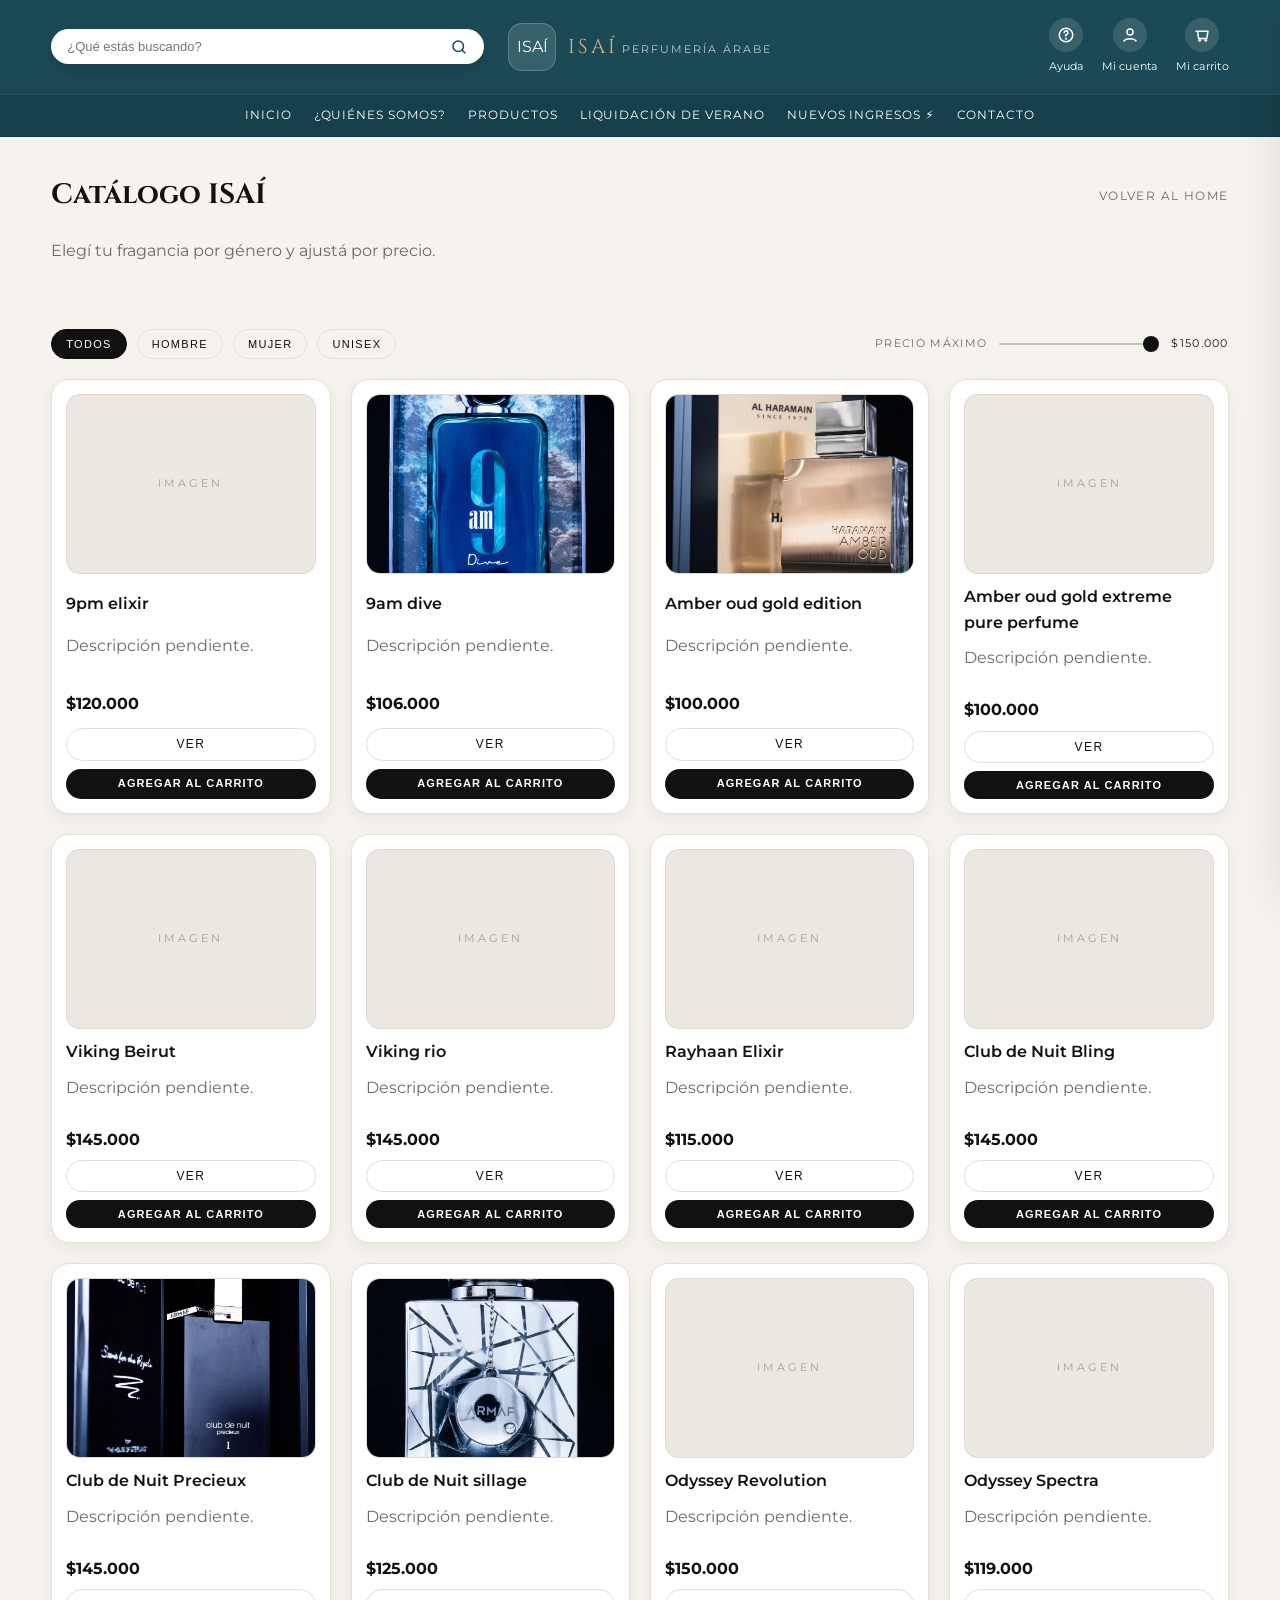
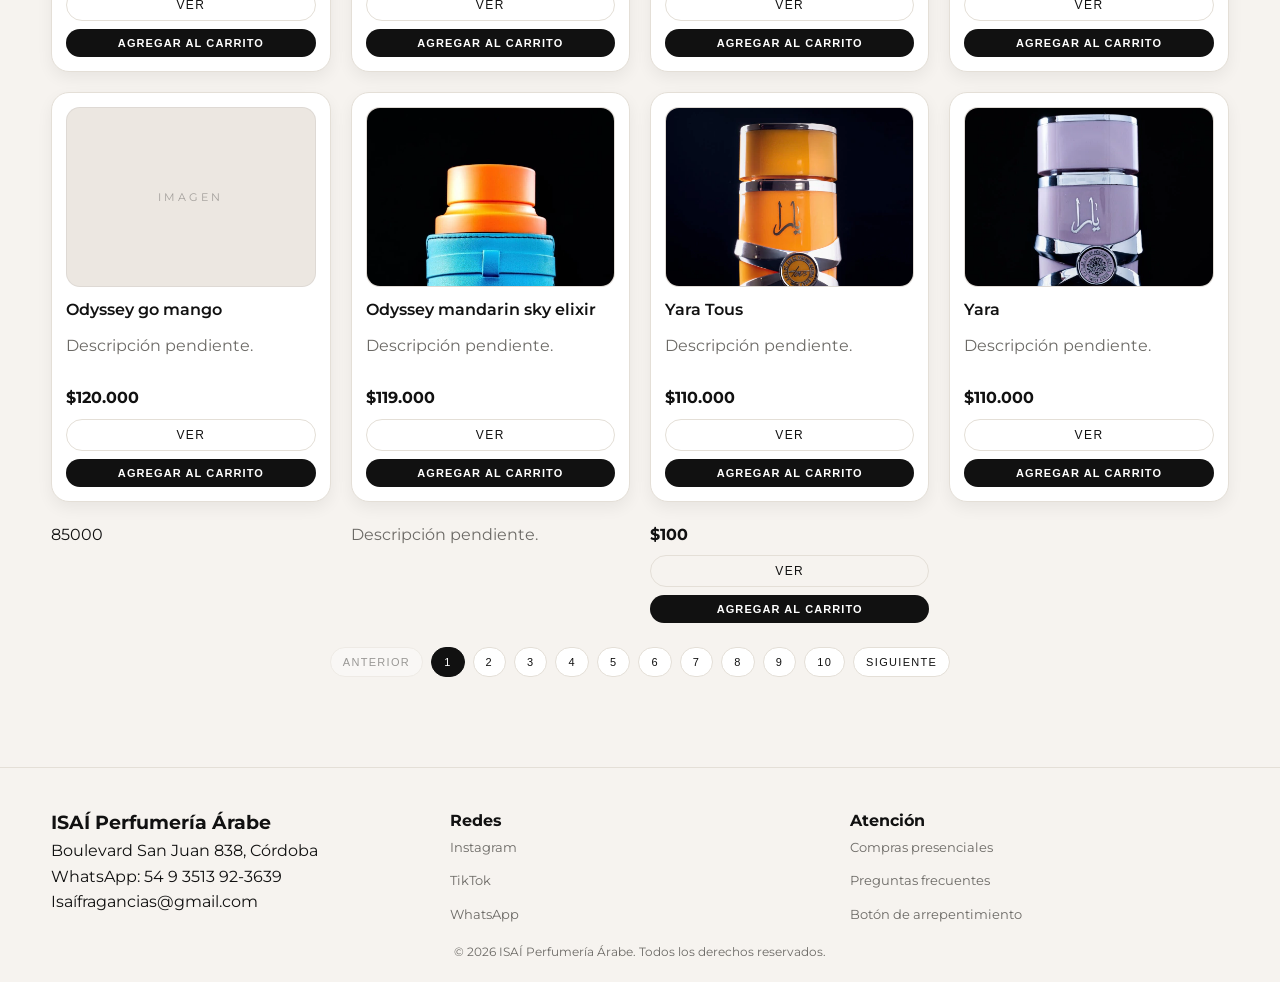
==== commit ab913e89: "mensaje" ====
--- a/catalogo.html
+++ b/catalogo.html
@@ -7,14 +7,22 @@
   <meta name="description" content="Catálogo ISAÍ: fragancias árabes, decants y ediciones exclusivas." />
   <link rel="preconnect" href="https://fonts.googleapis.com" />
   <link rel="preconnect" href="https://fonts.gstatic.com" crossorigin />
-  <link href="https://fonts.googleapis.com/css2?family=Cinzel:wght@400;600;700&family=Manrope:wght@300;400;500;600;700&display=swap" rel="stylesheet" />
+  <link href="https://fonts.googleapis.com/css2?family=Cinzel:wght@500;700&family=Montserrat:wght@300;400;600;700&display=swap" rel="stylesheet" />
   <link rel="stylesheet" href="styles.css" />
 </head>
-<body class="catalog-page page-animate">
-  <div class="page-glow"></div>
-
-  <header class="site-header">
-    <div class="container header-inner">
+<body class="page-animate">
+  <header class="main-header perfumarte-header">
+    <div class="container header-main">
+      <div class="header-search">
+        <input type="search" placeholder="¿Qué estás buscando?" />
+        <button type="button" aria-label="Buscar">
+          <svg viewBox="0 0 24 24" aria-hidden="true">
+            <circle cx="11" cy="11" r="7" fill="none" stroke="currentColor" stroke-width="2"></circle>
+            <path d="M20 20l-3.5-3.5" fill="none" stroke="currentColor" stroke-width="2" stroke-linecap="round"></path>
+          </svg>
+        </button>
+        <div class="search-suggestions" id="searchSuggestions"></div>
+      </div>
       <a class="logo" href="./index.html" aria-label="ISAÍ Perfumería Árabe">
         <div class="logo-mark" aria-hidden="true">
           <img src="assets/logo-isai.png" alt="Logo ISAÍ" onerror="this.style.display='none'; this.parentElement.classList.add('logo-fallback');" />
@@ -25,64 +33,84 @@
           <span class="tagline">perfumería árabe</span>
         </div>
       </a>
-      <nav class="nav">
-        <a href="./index.html#colecciones">Colecciones</a>
-        <a href="./catalogo.html">Catálogo</a>
-        <a href="./index.html#destacados">Destacados</a>
-        <a href="./index.html#experiencia">Experiencia</a>
-        <a href="./index.html#contacto">Contacto</a>
-      </nav>
-      <a class="cta" href="./index.html">Inicio</a>
+      <div class="header-actions">
+        <a class="icon-link" href="#">
+          <span class="icon">
+            <svg viewBox="0 0 24 24" aria-hidden="true">
+              <circle cx="12" cy="12" r="9" fill="none" stroke="currentColor" stroke-width="2"></circle>
+              <path d="M9.5 9a2.5 2.5 0 1 1 3.5 2.3c-.9.3-1.5 1.1-1.5 2" fill="none" stroke="currentColor" stroke-width="2" stroke-linecap="round"></path>
+              <circle cx="12" cy="17" r="1" fill="currentColor"></circle>
+            </svg>
+          </span>
+          <span>Ayuda</span>
+        </a>
+        <a class="icon-link" href="#">
+          <span class="icon">
+            <svg viewBox="0 0 24 24" aria-hidden="true">
+              <circle cx="12" cy="8" r="4" fill="none" stroke="currentColor" stroke-width="2"></circle>
+              <path d="M4 20c2.5-4 13.5-4 16 0" fill="none" stroke="currentColor" stroke-width="2" stroke-linecap="round"></path>
+            </svg>
+          </span>
+          <span>Mi cuenta</span>
+        </a>
+        <a class="icon-link" href="#" id="cartHeader" aria-label="Abrir carrito">
+          <span class="icon">
+            <svg viewBox="0 0 24 24" aria-hidden="true">
+              <path d="M4 7h16l-1.5 9.5H7.5L6 7Z" fill="none" stroke="currentColor" stroke-width="2" stroke-linejoin="round"></path>
+              <circle cx="9" cy="19" r="1.5" fill="currentColor"></circle>
+              <circle cx="17" cy="19" r="1.5" fill="currentColor"></circle>
+            </svg>
+            <span class="icon-dot" id="cartCount">0</span>
+          </span>
+          <span>Mi carrito</span>
+        </a>
+      </div>
     </div>
-  </header>
-
-  <main>
-    <section class="hero catalog-hero">
-      <div class="container hero-grid">
-        <div class="hero-copy">
-          <p class="eyebrow">Catálogo ISAÍ</p>
-          <h1>Elegí tu aroma con precisión minimal.</h1>
-          <p class="lead">
-            Explorá aromas árabes, decants y ediciones limitadas con stock real. Elegí tu intensidad favorita.
-          </p>
-          <div class="hero-actions">
-            <a class="btn-primary" href="#catalogo">Ver productos</a>
-            <a class="btn-ghost" href="./index.html">Volver al home</a>
-          </div>
-          <div class="catalog-badges">
-            <span class="page-pill">Catálogo oficial</span>
-            <span class="page-pill">Stock real</span>
-            <span class="page-pill">Envíos 24h</span>
+    <nav class="main-nav">
+      <div class="container nav-inner">
+        <a href="./index.html" data-transition>Inicio</a>
+        <a href="./index.html#quienes-somos" data-transition>¿Quiénes somos?</a>
+        <div class="nav-item">
+          <a href="./catalogo.html" data-transition>Productos</a>
+          <div class="dropdown">
+            <a href="./catalogo.html" data-transition>Ver todos los productos</a>
+            <span class="dropdown-title">Perfumes de diseñador</span>
+            <a href="./catalogo.html" data-transition>Perfumes de diseñador masculinos</a>
+            <a href="./catalogo.html" data-transition>Perfumes de diseñador femeninos</a>
+            <span class="dropdown-title">Perfumes árabes</span>
+            <a href="./catalogo.html" data-transition>Perfumes árabes masculinos</a>
+            <a href="./catalogo.html" data-transition>Perfumes árabes femeninos</a>
+            <a href="./catalogo.html" data-transition>Desodorantes árabes</a>
+            <a href="./catalogo.html" data-transition>Liquidación verano</a>
+            <a href="./catalogo.html" data-transition>Nuevos ingresos</a>
+            <span class="dropdown-title">Decants árabes</span>
+            <a href="./catalogo.html" data-transition>Decants árabes masculinos</a>
+            <a href="./catalogo.html" data-transition>Decants árabes femeninos</a>
+            <a href="./catalogo.html" data-transition>Gift card</a>
+            <a href="./catalogo.html" data-transition>Mini perfumeros</a>
+            <a href="./catalogo.html" data-transition>Packaging premium para regalos</a>
           </div>
         </div>
-        <div class="hero-visual">
-          <div class="glow-card catalog-glow">
-            <div class="glow-ring"></div>
-            <div class="glow-content">
-              <p class="glow-title">Drop ISAÍ 2026</p>
-              <p class="glow-subtitle">Selección limitada con notas de oud blanco.</p>
-              <div class="price-row">
-                <span class="price">$49.900</span>
-                <span class="chip">Exclusivo</span>
-              </div>
-              <button class="btn-dark">Reservar</button>
-            </div>
-          </div>
-          <div class="floating-tags">
-            <span>Árabes Originales</span>
-            <span>Decants 10ml</span>
-            <span>Nicho selecto</span>
-          </div>
-        </div>
+        <a href="./catalogo.html" data-transition>Liquidación de verano</a>
+        <a href="./catalogo.html" data-transition>Nuevos ingresos ⚡</a>
+        <a href="./contacto.html" data-transition>Contacto</a>
+      </div>
+    </nav>
+  </header>
+
+  <main>
+    <section class="section-block">
+      <div class="container section-head-row">
+        <h2>Catálogo ISAÍ</h2>
+        <a class="section-link" href="./index.html" data-transition>Volver al home</a>
+      </div>
+      <div class="container">
+        <p style="color:#6c6a66; margin-bottom:16px;">Elegí tu fragancia por género y ajustá por precio.</p>
       </div>
     </section>
 
     <section id="catalogo" class="catalog">
       <div class="container">
-        <div class="section-head">
-          <h2>Catálogo ISAÍ</h2>
-          <p>Explorá por precio y encontrá tu fragancia ideal.</p>
-        </div>
         <div class="catalog-filters">
           <div class="filter-row" aria-label="Filtrar por género">
             <button class="filter active" data-filter="all">Todos</button>
@@ -95,1236 +123,1842 @@
             <input
               type="range"
               id="priceFilter"
-              min="5000"
-              max="60000"
+              min="50000"
+              max="150000"
               step="1000"
-              value="60000"
+              value="150000"
               aria-label="Filtrar por precio máximo"
             />
-            <span id="priceValue">$60.000</span>
+            <span id="priceValue">$150.000</span>
           </div>
         </div>
         <div class="catalog-grid">
-          <!-- CATALOG_ITEMS_START -->
+<!-- CATALOG_ITEMS_START -->
+          <article class='catalog-item' data-sexo='unisex' data-price='120000'>
+            <div class='catalog-image' aria-hidden='true'></div>
+            <h3>9pm elixir</h3>
+            <p class='catalog-desc'>Descripción pendiente.</p>
+            <div class='catalog-bottom'>
+              <span class='price'>$100</span>
+              <div class='catalog-actions'>
+                <button class='btn-ghost'>Ver</button>
+                <button class='btn-add'>Agregar al carrito</button>
+              </div>
+            </div>
+          </article>
+          <article class='catalog-item' data-sexo='unisex' data-price='106000'>
+            <img class='catalog-image' src='assets/9am-dive-2-ce58c6cea0a50196da17528649274515-480-0.webp' alt='9am dive' loading='lazy' />
+            <h3>9am dive</h3>
+            <p class='catalog-desc'>Descripción pendiente.</p>
+            <div class='catalog-bottom'>
+              <span class='price'>$100</span>
+              <div class='catalog-actions'>
+                <button class='btn-ghost'>Ver</button>
+                <button class='btn-add'>Agregar al carrito</button>
+              </div>
+            </div>
+          </article>
           <article class='catalog-item' data-sexo='unisex' data-price='100'>
-            <div class='catalog-image' aria-hidden='true'></div>
-            <h3>9pm elixir</h3>
-            <p class='catalog-desc'>Descripción pendiente.</p>
-            <div class='catalog-bottom'>
-              <span class='price'>$100</span>
-              <button class='btn-ghost'>Ver</button>
-            </div>
-          </article>          <article class='catalog-item' data-sexo='unisex' data-price='100'>
-            <div class='catalog-image' aria-hidden='true'></div>
-            <h3>9am dive</h3>
-            <p class='catalog-desc'>Descripción pendiente.</p>
-            <div class='catalog-bottom'>
-              <span class='price'>$100</span>
-              <button class='btn-ghost'>Ver</button>
-            </div>
-          </article>          <article class='catalog-item' data-sexo='unisex' data-price='100'>
-            <div class='catalog-image' aria-hidden='true'></div>
+            <img class='catalog-image' src='assets/amber-oud-gold-edition-1-470d76e36e4e703c5717528659717755-480-0.webp' alt='Amber oud gold edition' loading='lazy' />
             <h3>Amber oud gold edition</h3>
             <p class='catalog-desc'>Descripción pendiente.</p>
             <div class='catalog-bottom'>
               <span class='price'>$100</span>
-              <button class='btn-ghost'>Ver</button>
-            </div>
-          </article>          <article class='catalog-item' data-sexo='unisex' data-price='100'>
+              <div class='catalog-actions'>
+                <button class='btn-ghost'>Ver</button>
+                <button class='btn-add'>Agregar al carrito</button>
+              </div>
+            </div>
+          </article>
+          <article class='catalog-item' data-sexo='unisex' data-price='100'>
             <div class='catalog-image' aria-hidden='true'></div>
             <h3>Amber oud gold extreme pure perfume</h3>
             <p class='catalog-desc'>Descripción pendiente.</p>
             <div class='catalog-bottom'>
               <span class='price'>$100</span>
-              <button class='btn-ghost'>Ver</button>
-            </div>
-          </article>          <article class='catalog-item' data-sexo='unisex' data-price='100'>
+              <div class='catalog-actions'>
+                <button class='btn-ghost'>Ver</button>
+                <button class='btn-add'>Agregar al carrito</button>
+              </div>
+            </div>
+          </article>
+          <article class='catalog-item' data-sexo='unisex' data-price='145000'>
             <div class='catalog-image' aria-hidden='true'></div>
             <h3>Viking Beirut</h3>
             <p class='catalog-desc'>Descripción pendiente.</p>
             <div class='catalog-bottom'>
               <span class='price'>$100</span>
-              <button class='btn-ghost'>Ver</button>
-            </div>
-          </article>          <article class='catalog-item' data-sexo='unisex' data-price='100'>
+              <div class='catalog-actions'>
+                <button class='btn-ghost'>Ver</button>
+                <button class='btn-add'>Agregar al carrito</button>
+              </div>
+            </div>
+          </article>
+          <article class='catalog-item' data-sexo='unisex' data-price='145000'>
             <div class='catalog-image' aria-hidden='true'></div>
             <h3>Viking rio</h3>
             <p class='catalog-desc'>Descripción pendiente.</p>
             <div class='catalog-bottom'>
               <span class='price'>$100</span>
-              <button class='btn-ghost'>Ver</button>
-            </div>
-          </article>          <article class='catalog-item' data-sexo='unisex' data-price='100'>
+              <div class='catalog-actions'>
+                <button class='btn-ghost'>Ver</button>
+                <button class='btn-add'>Agregar al carrito</button>
+              </div>
+            </div>
+          </article>
+          <article class='catalog-item' data-sexo='unisex' data-price='115000'>
             <div class='catalog-image' aria-hidden='true'></div>
             <h3>Rayhaan Elixir</h3>
             <p class='catalog-desc'>Descripción pendiente.</p>
             <div class='catalog-bottom'>
               <span class='price'>$100</span>
-              <button class='btn-ghost'>Ver</button>
-            </div>
-          </article>          <article class='catalog-item' data-sexo='unisex' data-price='100'>
+              <div class='catalog-actions'>
+                <button class='btn-ghost'>Ver</button>
+                <button class='btn-add'>Agregar al carrito</button>
+              </div>
+            </div>
+          </article>
+          <article class='catalog-item' data-sexo='unisex' data-price='145000'>
             <div class='catalog-image' aria-hidden='true'></div>
             <h3>Club de Nuit Bling</h3>
             <p class='catalog-desc'>Descripción pendiente.</p>
             <div class='catalog-bottom'>
               <span class='price'>$100</span>
-              <button class='btn-ghost'>Ver</button>
-            </div>
-          </article>          <article class='catalog-item' data-sexo='unisex' data-price='100'>
-            <div class='catalog-image' aria-hidden='true'></div>
+              <div class='catalog-actions'>
+                <button class='btn-ghost'>Ver</button>
+                <button class='btn-add'>Agregar al carrito</button>
+              </div>
+            </div>
+          </article>
+          <article class='catalog-item' data-sexo='unisex' data-price='145000'>
+            <img class='catalog-image' src='assets/club-de-nuit-precieux-3-416b3d33a0fd085ec717528661124676-480-0.webp' alt='Club de Nuit Precieux' loading='lazy' />
             <h3>Club de Nuit Precieux</h3>
             <p class='catalog-desc'>Descripción pendiente.</p>
             <div class='catalog-bottom'>
               <span class='price'>$100</span>
-              <button class='btn-ghost'>Ver</button>
-            </div>
-          </article>          <article class='catalog-item' data-sexo='unisex' data-price='100'>
-            <div class='catalog-image' aria-hidden='true'></div>
+              <div class='catalog-actions'>
+                <button class='btn-ghost'>Ver</button>
+                <button class='btn-add'>Agregar al carrito</button>
+              </div>
+            </div>
+          </article>
+          <article class='catalog-item' data-sexo='unisex' data-price='125000'>
+            <img class='catalog-image' src='assets/club-de-nuit-sillage-2-6b5cf2fa0db7807ec317528650976438-480-0.webp' alt='Club de Nuit sillage' loading='lazy' />
             <h3>Club de Nuit sillage</h3>
             <p class='catalog-desc'>Descripción pendiente.</p>
             <div class='catalog-bottom'>
               <span class='price'>$100</span>
-              <button class='btn-ghost'>Ver</button>
-            </div>
-          </article>          <article class='catalog-item' data-sexo='unisex' data-price='100'>
+              <div class='catalog-actions'>
+                <button class='btn-ghost'>Ver</button>
+                <button class='btn-add'>Agregar al carrito</button>
+              </div>
+            </div>
+          </article>
+          <article class='catalog-item' data-sexo='unisex' data-price='150000'>
             <div class='catalog-image' aria-hidden='true'></div>
             <h3>Odyssey Revolution</h3>
             <p class='catalog-desc'>Descripción pendiente.</p>
             <div class='catalog-bottom'>
               <span class='price'>$100</span>
-              <button class='btn-ghost'>Ver</button>
-            </div>
-          </article>          <article class='catalog-item' data-sexo='unisex' data-price='100'>
+              <div class='catalog-actions'>
+                <button class='btn-ghost'>Ver</button>
+                <button class='btn-add'>Agregar al carrito</button>
+              </div>
+            </div>
+          </article>
+          <article class='catalog-item' data-sexo='unisex' data-price='119000'>
             <div class='catalog-image' aria-hidden='true'></div>
             <h3>Odyssey Spectra</h3>
             <p class='catalog-desc'>Descripción pendiente.</p>
             <div class='catalog-bottom'>
               <span class='price'>$100</span>
-              <button class='btn-ghost'>Ver</button>
-            </div>
-          </article>          <article class='catalog-item' data-sexo='unisex' data-price='100'>
+              <div class='catalog-actions'>
+                <button class='btn-ghost'>Ver</button>
+                <button class='btn-add'>Agregar al carrito</button>
+              </div>
+            </div>
+          </article>
+          <article class='catalog-item' data-sexo='unisex' data-price='120000'>
             <div class='catalog-image' aria-hidden='true'></div>
             <h3>Odyssey go mango</h3>
             <p class='catalog-desc'>Descripción pendiente.</p>
             <div class='catalog-bottom'>
               <span class='price'>$100</span>
-              <button class='btn-ghost'>Ver</button>
-            </div>
-          </article>          <article class='catalog-item' data-sexo='unisex' data-price='100'>
-            <div class='catalog-image' aria-hidden='true'></div>
+              <div class='catalog-actions'>
+                <button class='btn-ghost'>Ver</button>
+                <button class='btn-add'>Agregar al carrito</button>
+              </div>
+            </div>
+          </article>
+          <article class='catalog-item' data-sexo='unisex' data-price='119000'>
+            <img class='catalog-image' src='assets/mandarin-sky-fc021295ecf2f45d7317528644469880-480-0.webp' alt='Odyssey mandarin sky elixir' loading='lazy' />
             <h3>Odyssey mandarin sky elixir</h3>
             <p class='catalog-desc'>Descripción pendiente.</p>
             <div class='catalog-bottom'>
               <span class='price'>$100</span>
-              <button class='btn-ghost'>Ver</button>
-            </div>
-          </article>          <article class='catalog-item' data-sexo='mujer' data-price='100'>
-            <div class='catalog-image' aria-hidden='true'></div>
+              <div class='catalog-actions'>
+                <button class='btn-ghost'>Ver</button>
+                <button class='btn-add'>Agregar al carrito</button>
+              </div>
+            </div>
+          </article>
+          <article class='catalog-item' data-sexo='mujer' data-price='110000'>
+            <img class='catalog-image' src='assets/yara-tous-1-f80c6f9f076474d4aa17528654938909-480-0.webp' alt='Yara Tous' loading='lazy' />
             <h3>Yara Tous</h3>
             <p class='catalog-desc'>Descripción pendiente.</p>
             <div class='catalog-bottom'>
               <span class='price'>$100</span>
-              <button class='btn-ghost'>Ver</button>
-            </div>
-          </article>          <article class='catalog-item' data-sexo='mujer' data-price='100'>
-            <div class='catalog-image' aria-hidden='true'></div>
+              <div class='catalog-actions'>
+                <button class='btn-ghost'>Ver</button>
+                <button class='btn-add'>Agregar al carrito</button>
+              </div>
+            </div>
+          </article>
+          <article class='catalog-item' data-sexo='mujer' data-price='110000'>
+            <img class='catalog-image' src='assets/yara-1e9fd74fcd25db87b417528666614106-480-0.webp' alt='Yara' loading='lazy' />
             <h3>Yara</h3>
             <p class='catalog-desc'>Descripción pendiente.</p>
             <div class='catalog-bottom'>
               <span class='price'>$100</span>
-              <button class='btn-ghost'>Ver</button>
-            </div>
-          </article>          <article class='catalog-item' data-sexo='mujer' data-price='100'>
-            <div class='catalog-image' aria-hidden='true'></div>
+              <div class='catalog-actions'>
+                <button class='btn-ghost'>Ver</button>
+                <button class='btn-add'>Agregar al carrito</button>
+              </div>
+            </div>
+          </article>
+          <article class='catalog-item' data-sexo='mujer' data-price='110000'>
+            <img class='catalog-image' src='assets/yara-moi-4f3da8b42e802fad1f17528662202598-480-0.webp' alt='Yara Moi' loading='lazy' />
             <h3>Yara Moi</h3>
             <p class='catalog-desc'>Descripción pendiente.</p>
             <div class='catalog-bottom'>
               <span class='price'>$100</span>
-              <button class='btn-ghost'>Ver</button>
-            </div>
-          </article>          <article class='catalog-item' data-sexo='mujer' data-price='100'>
-            <div class='catalog-image' aria-hidden='true'></div>
+              <div class='catalog-actions'>
+                <button class='btn-ghost'>Ver</button>
+                <button class='btn-add'>Agregar al carrito</button>
+              </div>
+            </div>
+          </article>
+          <article class='catalog-item' data-sexo='mujer' data-price='110000'>
+            <img class='catalog-image' src='assets/yara-candy-9c486fa7c915f6bd6f17528668304357-480-0.webp' alt='Yara candy' loading='lazy' />
             <h3>Yara candy</h3>
             <p class='catalog-desc'>Descripción pendiente.</p>
             <div class='catalog-bottom'>
               <span class='price'>$100</span>
-              <button class='btn-ghost'>Ver</button>
-            </div>
-          </article>          <article class='catalog-item' data-sexo='mujer' data-price='100'>
+              <div class='catalog-actions'>
+                <button class='btn-ghost'>Ver</button>
+                <button class='btn-add'>Agregar al carrito</button>
+              </div>
+            </div>
+          </article>
+          <article class='catalog-item' data-sexo='mujer' data-price='115000'>
             <div class='catalog-image' aria-hidden='true'></div>
             <h3>Victoria</h3>
             <p class='catalog-desc'>Descripción pendiente.</p>
             <div class='catalog-bottom'>
               <span class='price'>$100</span>
-              <button class='btn-ghost'>Ver</button>
-            </div>
-          </article>          <article class='catalog-item' data-sexo='mujer' data-price='100'>
+              <div class='catalog-actions'>
+                <button class='btn-ghost'>Ver</button>
+                <button class='btn-add'>Agregar al carrito</button>
+              </div>
+            </div>
+          </article>
+          <article class='catalog-item' data-sexo='mujer' data-price='100'>
             <div class='catalog-image' aria-hidden='true'></div>
             <h3>Hayaati gold elixir</h3>
             <p class='catalog-desc'>Descripción pendiente.</p>
             <div class='catalog-bottom'>
               <span class='price'>$100</span>
-              <button class='btn-ghost'>Ver</button>
-            </div>
-          </article>          <article class='catalog-item' data-sexo='mujer' data-price='100'>
-            <div class='catalog-image' aria-hidden='true'></div>
+              <div class='catalog-actions'>
+                <button class='btn-ghost'>Ver</button>
+                <button class='btn-add'>Agregar al carrito</button>
+              </div>
+            </div>
+          </article>
+          <article class='catalog-item' data-sexo='mujer' data-price='100'>
+            <img class='catalog-image' src='assets/qaed-al-fursan-unlimited-1-23f8436e5f7df302da17528661625706-480-0.webp' alt='Qaed Al fursan unlimited' loading='lazy' />
             <h3>Qaed Al fursan unlimited</h3>
             <p class='catalog-desc'>Descripción pendiente.</p>
             <div class='catalog-bottom'>
               <span class='price'>$100</span>
-              <button class='btn-ghost'>Ver</button>
-            </div>
-          </article>          <article class='catalog-item' data-sexo='mujer' data-price='100'>
-            <div class='catalog-image' aria-hidden='true'></div>
+              <div class='catalog-actions'>
+                <button class='btn-ghost'>Ver</button>
+                <button class='btn-add'>Agregar al carrito</button>
+              </div>
+            </div>
+          </article>
+          <article class='catalog-item' data-sexo='mujer' data-price='120000'>
+            <img class='catalog-image' src='assets/sakeena-2-cd015dcd280c1987e217593337213972-480-0.webp' alt='Sakeena' loading='lazy' />
             <h3>Sakeena</h3>
             <p class='catalog-desc'>Descripción pendiente.</p>
             <div class='catalog-bottom'>
               <span class='price'>$100</span>
-              <button class='btn-ghost'>Ver</button>
-            </div>
-          </article>          <article class='catalog-item' data-sexo='mujer' data-price='100'>
-            <div class='catalog-image' aria-hidden='true'></div>
+              <div class='catalog-actions'>
+                <button class='btn-ghost'>Ver</button>
+                <button class='btn-add'>Agregar al carrito</button>
+              </div>
+            </div>
+          </article>
+          <article class='catalog-item' data-sexo='mujer' data-price='120000'>
+            <img class='catalog-image' src='assets/haya-2-b6655b7a2e25f0cec317528651229626-480-0.webp' alt='Haya' loading='lazy' />
             <h3>Haya</h3>
             <p class='catalog-desc'>Descripción pendiente.</p>
             <div class='catalog-bottom'>
               <span class='price'>$100</span>
-              <button class='btn-ghost'>Ver</button>
-            </div>
-          </article>          <article class='catalog-item' data-sexo='mujer' data-price='100'>
+              <div class='catalog-actions'>
+                <button class='btn-ghost'>Ver</button>
+                <button class='btn-add'>Agregar al carrito</button>
+              </div>
+            </div>
+          </article>
+          <article class='catalog-item' data-sexo='mujer' data-price='100000'>
             <div class='catalog-image' aria-hidden='true'></div>
             <h3>Petra</h3>
             <p class='catalog-desc'>Descripción pendiente.</p>
             <div class='catalog-bottom'>
               <span class='price'>$100</span>
-              <button class='btn-ghost'>Ver</button>
-            </div>
-          </article>          <article class='catalog-item' data-sexo='mujer' data-price='100'>
-            <div class='catalog-image' aria-hidden='true'></div>
+              <div class='catalog-actions'>
+                <button class='btn-ghost'>Ver</button>
+                <button class='btn-add'>Agregar al carrito</button>
+              </div>
+            </div>
+          </article>
+          <article class='catalog-item' data-sexo='mujer' data-price='120000'>
+            <img class='catalog-image' src='assets/badee-al-oud-amethyst-2-dccb5fd0e75ff0fc3317528658294531-480-0.webp' alt='Bade al oud amethist' loading='lazy' />
             <h3>Bade al oud amethist</h3>
             <p class='catalog-desc'>Descripción pendiente.</p>
             <div class='catalog-bottom'>
               <span class='price'>$100</span>
-              <button class='btn-ghost'>Ver</button>
-            </div>
-          </article>          <article class='catalog-item' data-sexo='mujer' data-price='100'>
+              <div class='catalog-actions'>
+                <button class='btn-ghost'>Ver</button>
+                <button class='btn-add'>Agregar al carrito</button>
+              </div>
+            </div>
+          </article>
+          <article class='catalog-item' data-sexo='mujer' data-price='120000'>
             <div class='catalog-image' aria-hidden='true'></div>
             <h3>Bade al oud sublime</h3>
             <p class='catalog-desc'>Descripción pendiente.</p>
             <div class='catalog-bottom'>
               <span class='price'>$100</span>
-              <button class='btn-ghost'>Ver</button>
-            </div>
-          </article>          <article class='catalog-item' data-sexo='mujer' data-price='100'>
+              <div class='catalog-actions'>
+                <button class='btn-ghost'>Ver</button>
+                <button class='btn-add'>Agregar al carrito</button>
+              </div>
+            </div>
+          </article>
+          <article class='catalog-item' data-sexo='mujer' data-price='120000'>
             <div class='catalog-image' aria-hidden='true'></div>
             <h3>Bade al oud honor and glory</h3>
             <p class='catalog-desc'>Descripción pendiente.</p>
             <div class='catalog-bottom'>
               <span class='price'>$100</span>
-              <button class='btn-ghost'>Ver</button>
-            </div>
-          </article>          <article class='catalog-item' data-sexo='mujer' data-price='100'>
-            <div class='catalog-image' aria-hidden='true'></div>
+              <div class='catalog-actions'>
+                <button class='btn-ghost'>Ver</button>
+                <button class='btn-add'>Agregar al carrito</button>
+              </div>
+            </div>
+          </article>
+          <article class='catalog-item' data-sexo='mujer' data-price='120000'>
+            <img class='catalog-image' src='assets/badee-al-oud-noble-blush-2-93d44f6e034d47b64117528649076566-480-0.webp' alt='Bade al oud noble blush' loading='lazy' />
             <h3>Bade al oud noble blush</h3>
             <p class='catalog-desc'>Descripción pendiente.</p>
             <div class='catalog-bottom'>
               <span class='price'>$100</span>
-              <button class='btn-ghost'>Ver</button>
-            </div>
-          </article>          <article class='catalog-item' data-sexo='mujer' data-price='100'>
+              <div class='catalog-actions'>
+                <button class='btn-ghost'>Ver</button>
+                <button class='btn-add'>Agregar al carrito</button>
+              </div>
+            </div>
+          </article>
+          <article class='catalog-item' data-sexo='mujer' data-price='100000'>
             <div class='catalog-image' aria-hidden='true'></div>
             <h3>AJwad</h3>
             <p class='catalog-desc'>Descripción pendiente.</p>
             <div class='catalog-bottom'>
               <span class='price'>$100</span>
-              <button class='btn-ghost'>Ver</button>
-            </div>
-          </article>          <article class='catalog-item' data-sexo='mujer' data-price='100'>
+              <div class='catalog-actions'>
+                <button class='btn-ghost'>Ver</button>
+                <button class='btn-add'>Agregar al carrito</button>
+              </div>
+            </div>
+          </article>
+          <article class='catalog-item' data-sexo='mujer' data-price='100000'>
             <div class='catalog-image' aria-hidden='true'></div>
             <h3>Ajwad pink to pink</h3>
             <p class='catalog-desc'>Descripción pendiente.</p>
             <div class='catalog-bottom'>
               <span class='price'>$100</span>
-              <button class='btn-ghost'>Ver</button>
-            </div>
-          </article>          <article class='catalog-item' data-sexo='mujer' data-price='100'>
+              <div class='catalog-actions'>
+                <button class='btn-ghost'>Ver</button>
+                <button class='btn-add'>Agregar al carrito</button>
+              </div>
+            </div>
+          </article>
+          <article class='catalog-item' data-sexo='mujer' data-price='100000'>
             <div class='catalog-image' aria-hidden='true'></div>
             <h3>Ajwad pink to pink</h3>
             <p class='catalog-desc'>Descripción pendiente.</p>
             <div class='catalog-bottom'>
               <span class='price'>$100</span>
-              <button class='btn-ghost'>Ver</button>
-            </div>
-          </article>          <article class='catalog-item' data-sexo='mujer' data-price='100'>
+              <div class='catalog-actions'>
+                <button class='btn-ghost'>Ver</button>
+                <button class='btn-add'>Agregar al carrito</button>
+              </div>
+            </div>
+          </article>
+          <article class='catalog-item' data-sexo='mujer' data-price='100'>
             <div class='catalog-image' aria-hidden='true'></div>
             <h3>Mayar cherry</h3>
             <p class='catalog-desc'>Descripción pendiente.</p>
             <div class='catalog-bottom'>
               <span class='price'>$100</span>
-              <button class='btn-ghost'>Ver</button>
-            </div>
-          </article>          <article class='catalog-item' data-sexo='mujer' data-price='100'>
+              <div class='catalog-actions'>
+                <button class='btn-ghost'>Ver</button>
+                <button class='btn-add'>Agregar al carrito</button>
+              </div>
+            </div>
+          </article>
+          <article class='catalog-item' data-sexo='mujer' data-price='120000'>
             <div class='catalog-image' aria-hidden='true'></div>
             <h3>Mayar natural intense</h3>
             <p class='catalog-desc'>Descripción pendiente.</p>
             <div class='catalog-bottom'>
               <span class='price'>$100</span>
-              <button class='btn-ghost'>Ver</button>
-            </div>
-          </article>          <article class='catalog-item' data-sexo='mujer' data-price='100'>
+              <div class='catalog-actions'>
+                <button class='btn-ghost'>Ver</button>
+                <button class='btn-add'>Agregar al carrito</button>
+              </div>
+            </div>
+          </article>
+          <article class='catalog-item' data-sexo='mujer' data-price='100'>
             <div class='catalog-image' aria-hidden='true'></div>
             <h3>Mayar</h3>
             <p class='catalog-desc'>Descripción pendiente.</p>
             <div class='catalog-bottom'>
               <span class='price'>$100</span>
-              <button class='btn-ghost'>Ver</button>
-            </div>
-          </article>          <article class='catalog-item' data-sexo='mujer' data-price='100'>
+              <div class='catalog-actions'>
+                <button class='btn-ghost'>Ver</button>
+                <button class='btn-add'>Agregar al carrito</button>
+              </div>
+            </div>
+          </article>
+          <article class='catalog-item' data-sexo='mujer' data-price='110000'>
             <div class='catalog-image' aria-hidden='true'></div>
             <h3>24 carat pure gold</h3>
             <p class='catalog-desc'>Descripción pendiente.</p>
             <div class='catalog-bottom'>
               <span class='price'>$100</span>
-              <button class='btn-ghost'>Ver</button>
-            </div>
-          </article>          <article class='catalog-item' data-sexo='mujer' data-price='100'>
+              <div class='catalog-actions'>
+                <button class='btn-ghost'>Ver</button>
+                <button class='btn-add'>Agregar al carrito</button>
+              </div>
+            </div>
+          </article>
+          <article class='catalog-item' data-sexo='mujer' data-price='100'>
             <div class='catalog-image' aria-hidden='true'></div>
             <h3>Qimmah for women</h3>
             <p class='catalog-desc'>Descripción pendiente.</p>
             <div class='catalog-bottom'>
               <span class='price'>$100</span>
-              <button class='btn-ghost'>Ver</button>
-            </div>
-          </article>          <article class='catalog-item' data-sexo='mujer' data-price='100'>
-            <div class='catalog-image' aria-hidden='true'></div>
+              <div class='catalog-actions'>
+                <button class='btn-ghost'>Ver</button>
+                <button class='btn-add'>Agregar al carrito</button>
+              </div>
+            </div>
+          </article>
+          <article class='catalog-item' data-sexo='mujer' data-price='116000'>
+            <img class='catalog-image' src='assets/the-kingdom-2-8cd2a860d806cb575717540568405363-480-0.webp' alt='The kingdom for Women' loading='lazy' />
             <h3>The kingdom for Women</h3>
             <p class='catalog-desc'>Descripción pendiente.</p>
             <div class='catalog-bottom'>
               <span class='price'>$100</span>
-              <button class='btn-ghost'>Ver</button>
-            </div>
-          </article>          <article class='catalog-item' data-sexo='mujer' data-price='100'>
-            <div class='catalog-image' aria-hidden='true'></div>
+              <div class='catalog-actions'>
+                <button class='btn-ghost'>Ver</button>
+                <button class='btn-add'>Agregar al carrito</button>
+              </div>
+            </div>
+          </article>
+          <article class='catalog-item' data-sexo='mujer' data-price='95000'>
+            <img class='catalog-image' src='assets/eclaire-e11c85113da9650cb317540565515096-480-0.webp' alt='Eclaire' loading='lazy' />
             <h3>Eclaire</h3>
             <p class='catalog-desc'>Descripción pendiente.</p>
             <div class='catalog-bottom'>
               <span class='price'>$100</span>
-              <button class='btn-ghost'>Ver</button>
-            </div>
-          </article>          <article class='catalog-item' data-sexo='mujer' data-price='100'>
+              <div class='catalog-actions'>
+                <button class='btn-ghost'>Ver</button>
+                <button class='btn-add'>Agregar al carrito</button>
+              </div>
+            </div>
+          </article>
+          <article class='catalog-item' data-sexo='mujer' data-price='100'>
             <div class='catalog-image' aria-hidden='true'></div>
             <h3>Eclaire Bannoffi</h3>
             <p class='catalog-desc'>Descripción pendiente.</p>
             <div class='catalog-bottom'>
               <span class='price'>$100</span>
-              <button class='btn-ghost'>Ver</button>
-            </div>
-          </article>          <article class='catalog-item' data-sexo='mujer' data-price='100'>
+              <div class='catalog-actions'>
+                <button class='btn-ghost'>Ver</button>
+                <button class='btn-add'>Agregar al carrito</button>
+              </div>
+            </div>
+          </article>
+          <article class='catalog-item' data-sexo='mujer' data-price='115000'>
             <div class='catalog-image' aria-hidden='true'></div>
             <h3>Her confession</h3>
             <p class='catalog-desc'>Descripción pendiente.</p>
             <div class='catalog-bottom'>
               <span class='price'>$100</span>
-              <button class='btn-ghost'>Ver</button>
-            </div>
-          </article>          <article class='catalog-item' data-sexo='mujer' data-price='100'>
+              <div class='catalog-actions'>
+                <button class='btn-ghost'>Ver</button>
+                <button class='btn-add'>Agregar al carrito</button>
+              </div>
+            </div>
+          </article>
+          <article class='catalog-item' data-sexo='mujer' data-price='140000'>
             <div class='catalog-image' aria-hidden='true'></div>
             <h3>Vulcan Baie</h3>
             <p class='catalog-desc'>Descripción pendiente.</p>
             <div class='catalog-bottom'>
               <span class='price'>$100</span>
-              <button class='btn-ghost'>Ver</button>
-            </div>
-          </article>          <article class='catalog-item' data-sexo='mujer' data-price='100'>
+              <div class='catalog-actions'>
+                <button class='btn-ghost'>Ver</button>
+                <button class='btn-add'>Agregar al carrito</button>
+              </div>
+            </div>
+          </article>
+          <article class='catalog-item' data-sexo='mujer' data-price='140000'>
             <div class='catalog-image' aria-hidden='true'></div>
             <h3>Vulcan sable</h3>
             <p class='catalog-desc'>Descripción pendiente.</p>
             <div class='catalog-bottom'>
               <span class='price'>$100</span>
-              <button class='btn-ghost'>Ver</button>
-            </div>
-          </article>          <article class='catalog-item' data-sexo='mujer' data-price='100'>
+              <div class='catalog-actions'>
+                <button class='btn-ghost'>Ver</button>
+                <button class='btn-add'>Agregar al carrito</button>
+              </div>
+            </div>
+          </article>
+          <article class='catalog-item' data-sexo='mujer' data-price='145000'>
             <div class='catalog-image' aria-hidden='true'></div>
             <h3>Veneno Bianco</h3>
             <p class='catalog-desc'>Descripción pendiente.</p>
             <div class='catalog-bottom'>
               <span class='price'>$100</span>
-              <button class='btn-ghost'>Ver</button>
-            </div>
-          </article>          <article class='catalog-item' data-sexo='mujer' data-price='100'>
+              <div class='catalog-actions'>
+                <button class='btn-ghost'>Ver</button>
+                <button class='btn-add'>Agregar al carrito</button>
+              </div>
+            </div>
+          </article>
+          <article class='catalog-item' data-sexo='mujer' data-price='145000'>
             <div class='catalog-image' aria-hidden='true'></div>
             <h3>Veneno scarlet</h3>
             <p class='catalog-desc'>Descripción pendiente.</p>
             <div class='catalog-bottom'>
               <span class='price'>$100</span>
-              <button class='btn-ghost'>Ver</button>
-            </div>
-          </article>          <article class='catalog-item' data-sexo='mujer' data-price='100'>
+              <div class='catalog-actions'>
+                <button class='btn-ghost'>Ver</button>
+                <button class='btn-add'>Agregar al carrito</button>
+              </div>
+            </div>
+          </article>
+          <article class='catalog-item' data-sexo='mujer' data-price='100'>
             <div class='catalog-image' aria-hidden='true'></div>
             <h3>Vulcan Feu</h3>
             <p class='catalog-desc'>Descripción pendiente.</p>
             <div class='catalog-bottom'>
               <span class='price'>$100</span>
-              <button class='btn-ghost'>Ver</button>
-            </div>
-          </article>          <article class='catalog-item' data-sexo='mujer' data-price='100'>
+              <div class='catalog-actions'>
+                <button class='btn-ghost'>Ver</button>
+                <button class='btn-add'>Agregar al carrito</button>
+              </div>
+            </div>
+          </article>
+          <article class='catalog-item' data-sexo='mujer' data-price='50000'>
             <div class='catalog-image' aria-hidden='true'></div>
             <h3>Cherry luxe</h3>
             <p class='catalog-desc'>Descripción pendiente.</p>
             <div class='catalog-bottom'>
               <span class='price'>$100</span>
-              <button class='btn-ghost'>Ver</button>
-            </div>
-          </article>          <article class='catalog-item' data-sexo='mujer' data-price='100'>
+              <div class='catalog-actions'>
+                <button class='btn-ghost'>Ver</button>
+                <button class='btn-add'>Agregar al carrito</button>
+              </div>
+            </div>
+          </article>
+          <article class='catalog-item' data-sexo='mujer' data-price='50000'>
             <div class='catalog-image' aria-hidden='true'></div>
             <h3>Dreamy treats</h3>
             <p class='catalog-desc'>Descripción pendiente.</p>
             <div class='catalog-bottom'>
               <span class='price'>$100</span>
-              <button class='btn-ghost'>Ver</button>
-            </div>
-          </article>          <article class='catalog-item' data-sexo='mujer' data-price='100'>
+              <div class='catalog-actions'>
+                <button class='btn-ghost'>Ver</button>
+                <button class='btn-add'>Agregar al carrito</button>
+              </div>
+            </div>
+          </article>
+          <article class='catalog-item' data-sexo='mujer' data-price='50000'>
             <div class='catalog-image' aria-hidden='true'></div>
             <h3>Pink sugar</h3>
             <p class='catalog-desc'>Descripción pendiente.</p>
             <div class='catalog-bottom'>
               <span class='price'>$100</span>
-              <button class='btn-ghost'>Ver</button>
-            </div>
-          </article>          <article class='catalog-item' data-sexo='mujer' data-price='100'>
+              <div class='catalog-actions'>
+                <button class='btn-ghost'>Ver</button>
+                <button class='btn-add'>Agregar al carrito</button>
+              </div>
+            </div>
+          </article>
+          <article class='catalog-item' data-sexo='mujer' data-price='50000'>
             <div class='catalog-image' aria-hidden='true'></div>
             <h3>Pacificrim</h3>
             <p class='catalog-desc'>Descripción pendiente.</p>
             <div class='catalog-bottom'>
               <span class='price'>$100</span>
-              <button class='btn-ghost'>Ver</button>
-            </div>
-          </article>          <article class='catalog-item' data-sexo='mujer' data-price='100'>
+              <div class='catalog-actions'>
+                <button class='btn-ghost'>Ver</button>
+                <button class='btn-add'>Agregar al carrito</button>
+              </div>
+            </div>
+          </article>
+          <article class='catalog-item' data-sexo='mujer' data-price='50000'>
             <div class='catalog-image' aria-hidden='true'></div>
             <h3>Unicorn Vanilla</h3>
             <p class='catalog-desc'>Descripción pendiente.</p>
             <div class='catalog-bottom'>
               <span class='price'>$100</span>
-              <button class='btn-ghost'>Ver</button>
-            </div>
-          </article>          <article class='catalog-item' data-sexo='mujer' data-price='100'>
+              <div class='catalog-actions'>
+                <button class='btn-ghost'>Ver</button>
+                <button class='btn-add'>Agregar al carrito</button>
+              </div>
+            </div>
+          </article>
+          <article class='catalog-item' data-sexo='mujer' data-price='50000'>
             <div class='catalog-image' aria-hidden='true'></div>
             <h3>Chocolate Fudge</h3>
             <p class='catalog-desc'>Descripción pendiente.</p>
             <div class='catalog-bottom'>
               <span class='price'>$100</span>
-              <button class='btn-ghost'>Ver</button>
-            </div>
-          </article>          <article class='catalog-item' data-sexo='mujer' data-price='100'>
+              <div class='catalog-actions'>
+                <button class='btn-ghost'>Ver</button>
+                <button class='btn-add'>Agregar al carrito</button>
+              </div>
+            </div>
+          </article>
+          <article class='catalog-item' data-sexo='mujer' data-price='50000'>
             <div class='catalog-image' aria-hidden='true'></div>
             <h3>Candy Pop</h3>
             <p class='catalog-desc'>Descripción pendiente.</p>
             <div class='catalog-bottom'>
               <span class='price'>$100</span>
-              <button class='btn-ghost'>Ver</button>
-            </div>
-          </article>          <article class='catalog-item' data-sexo='mujer' data-price='100'>
+              <div class='catalog-actions'>
+                <button class='btn-ghost'>Ver</button>
+                <button class='btn-add'>Agregar al carrito</button>
+              </div>
+            </div>
+          </article>
+          <article class='catalog-item' data-sexo='mujer' data-price='50000'>
             <div class='catalog-image' aria-hidden='true'></div>
             <h3>Sandbox</h3>
             <p class='catalog-desc'>Descripción pendiente.</p>
             <div class='catalog-bottom'>
               <span class='price'>$100</span>
-              <button class='btn-ghost'>Ver</button>
-            </div>
-          </article>          <article class='catalog-item' data-sexo='mujer' data-price='100'>
+              <div class='catalog-actions'>
+                <button class='btn-ghost'>Ver</button>
+                <button class='btn-add'>Agregar al carrito</button>
+              </div>
+            </div>
+          </article>
+          <article class='catalog-item' data-sexo='mujer' data-price='50000'>
             <div class='catalog-image' aria-hidden='true'></div>
             <h3>Strawberry cheesecake</h3>
             <p class='catalog-desc'>Descripción pendiente.</p>
             <div class='catalog-bottom'>
               <span class='price'>$100</span>
-              <button class='btn-ghost'>Ver</button>
-            </div>
-          </article>          <article class='catalog-item' data-sexo='mujer' data-price='100'>
+              <div class='catalog-actions'>
+                <button class='btn-ghost'>Ver</button>
+                <button class='btn-add'>Agregar al carrito</button>
+              </div>
+            </div>
+          </article>
+          <article class='catalog-item' data-sexo='mujer' data-price='50000'>
             <div class='catalog-image' aria-hidden='true'></div>
             <h3>Sweet caramel</h3>
             <p class='catalog-desc'>Descripción pendiente.</p>
             <div class='catalog-bottom'>
               <span class='price'>$100</span>
-              <button class='btn-ghost'>Ver</button>
-            </div>
-          </article>          <article class='catalog-item' data-sexo='mujer' data-price='100'>
+              <div class='catalog-actions'>
+                <button class='btn-ghost'>Ver</button>
+                <button class='btn-add'>Agregar al carrito</button>
+              </div>
+            </div>
+          </article>
+          <article class='catalog-item' data-sexo='mujer' data-price='50000'>
             <div class='catalog-image' aria-hidden='true'></div>
             <h3>Berry Blast</h3>
             <p class='catalog-desc'>Descripción pendiente.</p>
             <div class='catalog-bottom'>
               <span class='price'>$100</span>
-              <button class='btn-ghost'>Ver</button>
-            </div>
-          </article>          <article class='catalog-item' data-sexo='mujer' data-price='100'>
+              <div class='catalog-actions'>
+                <button class='btn-ghost'>Ver</button>
+                <button class='btn-add'>Agregar al carrito</button>
+              </div>
+            </div>
+          </article>
+          <article class='catalog-item' data-sexo='mujer' data-price='50000'>
             <div class='catalog-image' aria-hidden='true'></div>
             <h3>Bubble gum</h3>
             <p class='catalog-desc'>Descripción pendiente.</p>
             <div class='catalog-bottom'>
               <span class='price'>$100</span>
-              <button class='btn-ghost'>Ver</button>
-            </div>
-          </article>          <article class='catalog-item' data-sexo='mujer' data-price='100'>
+              <div class='catalog-actions'>
+                <button class='btn-ghost'>Ver</button>
+                <button class='btn-add'>Agregar al carrito</button>
+              </div>
+            </div>
+          </article>
+          <article class='catalog-item' data-sexo='mujer' data-price='50000'>
             <div class='catalog-image' aria-hidden='true'></div>
             <h3>Titans splash</h3>
             <p class='catalog-desc'>Descripción pendiente.</p>
             <div class='catalog-bottom'>
               <span class='price'>$100</span>
-              <button class='btn-ghost'>Ver</button>
-            </div>
-          </article>          <article class='catalog-item' data-sexo='mujer' data-price='100'>
+              <div class='catalog-actions'>
+                <button class='btn-ghost'>Ver</button>
+                <button class='btn-add'>Agregar al carrito</button>
+              </div>
+            </div>
+          </article>
+          <article class='catalog-item' data-sexo='mujer' data-price='50000'>
             <div class='catalog-image' aria-hidden='true'></div>
             <h3>Bearly love</h3>
             <p class='catalog-desc'>Descripción pendiente.</p>
             <div class='catalog-bottom'>
               <span class='price'>$100</span>
-              <button class='btn-ghost'>Ver</button>
-            </div>
-          </article>          <article class='catalog-item' data-sexo='mujer' data-price='100'>
+              <div class='catalog-actions'>
+                <button class='btn-ghost'>Ver</button>
+                <button class='btn-add'>Agregar al carrito</button>
+              </div>
+            </div>
+          </article>
+          <article class='catalog-item' data-sexo='mujer' data-price='50000'>
             <div class='catalog-image' aria-hidden='true'></div>
             <h3>Cotton candy</h3>
             <p class='catalog-desc'>Descripción pendiente.</p>
             <div class='catalog-bottom'>
               <span class='price'>$100</span>
-              <button class='btn-ghost'>Ver</button>
-            </div>
-          </article>          <article class='catalog-item' data-sexo='mujer' data-price='100'>
+              <div class='catalog-actions'>
+                <button class='btn-ghost'>Ver</button>
+                <button class='btn-add'>Agregar al carrito</button>
+              </div>
+            </div>
+          </article>
+          <article class='catalog-item' data-sexo='mujer' data-price='50000'>
             <div class='catalog-image' aria-hidden='true'></div>
             <h3>Cookies and cream</h3>
             <p class='catalog-desc'>Descripción pendiente.</p>
             <div class='catalog-bottom'>
               <span class='price'>$100</span>
-              <button class='btn-ghost'>Ver</button>
-            </div>
-          </article>          <article class='catalog-item' data-sexo='mujer' data-price='100'>
+              <div class='catalog-actions'>
+                <button class='btn-ghost'>Ver</button>
+                <button class='btn-add'>Agregar al carrito</button>
+              </div>
+            </div>
+          </article>
+          <article class='catalog-item' data-sexo='mujer' data-price='100'>
             <div class='catalog-image' aria-hidden='true'></div>
             <h3>Reyna pour femme</h3>
             <p class='catalog-desc'>Descripción pendiente.</p>
             <div class='catalog-bottom'>
               <span class='price'>$100</span>
-              <button class='btn-ghost'>Ver</button>
-            </div>
-          </article>          <article class='catalog-item' data-sexo='mujer' data-price='100'>
+              <div class='catalog-actions'>
+                <button class='btn-ghost'>Ver</button>
+                <button class='btn-add'>Agregar al carrito</button>
+              </div>
+            </div>
+          </article>
+          <article class='catalog-item' data-sexo='mujer' data-price='119000'>
             <div class='catalog-image' aria-hidden='true'></div>
             <h3>Philos pura</h3>
             <p class='catalog-desc'>Descripción pendiente.</p>
             <div class='catalog-bottom'>
               <span class='price'>$100</span>
-              <button class='btn-ghost'>Ver</button>
-            </div>
-          </article>          <article class='catalog-item' data-sexo='mujer' data-price='100'>
+              <div class='catalog-actions'>
+                <button class='btn-ghost'>Ver</button>
+                <button class='btn-add'>Agregar al carrito</button>
+              </div>
+            </div>
+          </article>
+          <article class='catalog-item' data-sexo='mujer' data-price='105000'>
             <div class='catalog-image' aria-hidden='true'></div>
             <h3>Philos Rosso</h3>
             <p class='catalog-desc'>Descripción pendiente.</p>
             <div class='catalog-bottom'>
               <span class='price'>$100</span>
-              <button class='btn-ghost'>Ver</button>
-            </div>
-          </article>          <article class='catalog-item' data-sexo='mujer' data-price='100'>
+              <div class='catalog-actions'>
+                <button class='btn-ghost'>Ver</button>
+                <button class='btn-add'>Agregar al carrito</button>
+              </div>
+            </div>
+          </article>
+          <article class='catalog-item' data-sexo='mujer' data-price='100'>
             <div class='catalog-image' aria-hidden='true'></div>
             <h3>Coral Blush</h3>
             <p class='catalog-desc'>Descripción pendiente.</p>
             <div class='catalog-bottom'>
               <span class='price'>$100</span>
-              <button class='btn-ghost'>Ver</button>
-            </div>
-          </article>          <article class='catalog-item' data-sexo='mujer' data-price='100'>
+              <div class='catalog-actions'>
+                <button class='btn-ghost'>Ver</button>
+                <button class='btn-add'>Agregar al carrito</button>
+              </div>
+            </div>
+          </article>
+          <article class='catalog-item' data-sexo='mujer' data-price='130000'>
             <div class='catalog-image' aria-hidden='true'></div>
             <h3>Odyssey Marshmallow</h3>
             <p class='catalog-desc'>Descripción pendiente.</p>
             <div class='catalog-bottom'>
               <span class='price'>$100</span>
-              <button class='btn-ghost'>Ver</button>
-            </div>
-          </article>          <article class='catalog-item' data-sexo='mujer' data-price='100'>
-            <div class='catalog-image' aria-hidden='true'></div>
+              <div class='catalog-actions'>
+                <button class='btn-ghost'>Ver</button>
+                <button class='btn-add'>Agregar al carrito</button>
+              </div>
+            </div>
+          </article>
+          <article class='catalog-item' data-sexo='mujer' data-price='130000'>
+            <img class='catalog-image' src='assets/odyssey-candee-2-ad8facce740920f55817540567501755-480-0.webp' alt='Odysssey candee' loading='lazy' />
             <h3>Odysssey candee</h3>
             <p class='catalog-desc'>Descripción pendiente.</p>
             <div class='catalog-bottom'>
               <span class='price'>$100</span>
-              <button class='btn-ghost'>Ver</button>
-            </div>
-          </article>          <article class='catalog-item' data-sexo='mujer' data-price='100'>
+              <div class='catalog-actions'>
+                <button class='btn-ghost'>Ver</button>
+                <button class='btn-add'>Agregar al carrito</button>
+              </div>
+            </div>
+          </article>
+          <article class='catalog-item' data-sexo='mujer' data-price='130000'>
             <div class='catalog-image' aria-hidden='true'></div>
             <h3>Odyssey eau de montagne</h3>
             <p class='catalog-desc'>Descripción pendiente.</p>
             <div class='catalog-bottom'>
               <span class='price'>$100</span>
-              <button class='btn-ghost'>Ver</button>
-            </div>
-          </article>          <article class='catalog-item' data-sexo='mujer' data-price='100'>
+              <div class='catalog-actions'>
+                <button class='btn-ghost'>Ver</button>
+                <button class='btn-add'>Agregar al carrito</button>
+              </div>
+            </div>
+          </article>
+          <article class='catalog-item' data-sexo='mujer' data-price='130000'>
             <div class='catalog-image' aria-hidden='true'></div>
             <h3>Odyssey Bahamas</h3>
             <p class='catalog-desc'>Descripción pendiente.</p>
             <div class='catalog-bottom'>
               <span class='price'>$100</span>
-              <button class='btn-ghost'>Ver</button>
-            </div>
-          </article>          <article class='catalog-item' data-sexo='mujer' data-price='100'>
+              <div class='catalog-actions'>
+                <button class='btn-ghost'>Ver</button>
+                <button class='btn-add'>Agregar al carrito</button>
+              </div>
+            </div>
+          </article>
+          <article class='catalog-item' data-sexo='mujer' data-price='125000'>
             <div class='catalog-image' aria-hidden='true'></div>
             <h3>Island bliss</h3>
             <p class='catalog-desc'>Descripción pendiente.</p>
             <div class='catalog-bottom'>
               <span class='price'>$100</span>
-              <button class='btn-ghost'>Ver</button>
-            </div>
-          </article>          <article class='catalog-item' data-sexo='mujer' data-price='100'>
+              <div class='catalog-actions'>
+                <button class='btn-ghost'>Ver</button>
+                <button class='btn-add'>Agregar al carrito</button>
+              </div>
+            </div>
+          </article>
+          <article class='catalog-item' data-sexo='mujer' data-price='120000'>
             <div class='catalog-image' aria-hidden='true'></div>
             <h3>Yum yum</h3>
             <p class='catalog-desc'>Descripción pendiente.</p>
             <div class='catalog-bottom'>
               <span class='price'>$100</span>
-              <button class='btn-ghost'>Ver</button>
-            </div>
-          </article>          <article class='catalog-item' data-sexo='mujer' data-price='100'>
+              <div class='catalog-actions'>
+                <button class='btn-ghost'>Ver</button>
+                <button class='btn-add'>Agregar al carrito</button>
+              </div>
+            </div>
+          </article>
+          <article class='catalog-item' data-sexo='mujer' data-price='100'>
             <div class='catalog-image' aria-hidden='true'></div>
             <h3>Club de Nuit  extrait da perfume</h3>
             <p class='catalog-desc'>Descripción pendiente.</p>
             <div class='catalog-bottom'>
               <span class='price'>$100</span>
-              <button class='btn-ghost'>Ver</button>
-            </div>
-          </article>          <article class='catalog-item' data-sexo='mujer' data-price='100'>
+              <div class='catalog-actions'>
+                <button class='btn-ghost'>Ver</button>
+                <button class='btn-add'>Agregar al carrito</button>
+              </div>
+            </div>
+          </article>
+          <article class='catalog-item' data-sexo='mujer' data-price='130000'>
             <div class='catalog-image' aria-hidden='true'></div>
             <h3>Club de Nuit maleka</h3>
             <p class='catalog-desc'>Descripción pendiente.</p>
             <div class='catalog-bottom'>
               <span class='price'>$100</span>
-              <button class='btn-ghost'>Ver</button>
-            </div>
-          </article>          <article class='catalog-item' data-sexo='mujer' data-price='100'>
-            <div class='catalog-image' aria-hidden='true'></div>
+              <div class='catalog-actions'>
+                <button class='btn-ghost'>Ver</button>
+                <button class='btn-add'>Agregar al carrito</button>
+              </div>
+            </div>
+          </article>
+          <article class='catalog-item' data-sexo='mujer' data-price='130000'>
+            <img class='catalog-image' src='assets/club-de-nuit-untold-2-d1439f9e355cfbff6617528649963504-480-0.webp' alt='Club de Nuit untold' loading='lazy' />
             <h3>Club de Nuit untold</h3>
             <p class='catalog-desc'>Descripción pendiente.</p>
             <div class='catalog-bottom'>
               <span class='price'>$100</span>
-              <button class='btn-ghost'>Ver</button>
-            </div>
-          </article>          <article class='catalog-item' data-sexo='mujer' data-price='100'>
+              <div class='catalog-actions'>
+                <button class='btn-ghost'>Ver</button>
+                <button class='btn-add'>Agregar al carrito</button>
+              </div>
+            </div>
+          </article>
+          <article class='catalog-item' data-sexo='mujer' data-price='120000'>
             <div class='catalog-image' aria-hidden='true'></div>
             <h3>Club de Nuit milestone</h3>
             <p class='catalog-desc'>Descripción pendiente.</p>
             <div class='catalog-bottom'>
               <span class='price'>$100</span>
-              <button class='btn-ghost'>Ver</button>
-            </div>
-          </article>          <article class='catalog-item' data-sexo='mujer' data-price='100'>
+              <div class='catalog-actions'>
+                <button class='btn-ghost'>Ver</button>
+                <button class='btn-add'>Agregar al carrito</button>
+              </div>
+            </div>
+          </article>
+          <article class='catalog-item' data-sexo='mujer' data-price='130000'>
             <div class='catalog-image' aria-hidden='true'></div>
             <h3>Club de Nuit Lionheart</h3>
             <p class='catalog-desc'>Descripción pendiente.</p>
             <div class='catalog-bottom'>
               <span class='price'>$100</span>
-              <button class='btn-ghost'>Ver</button>
-            </div>
-          </article>          <article class='catalog-item' data-sexo='mujer' data-price='100'>
-            <div class='catalog-image' aria-hidden='true'></div>
+              <div class='catalog-actions'>
+                <button class='btn-ghost'>Ver</button>
+                <button class='btn-add'>Agregar al carrito</button>
+              </div>
+            </div>
+          </article>
+          <article class='catalog-item' data-sexo='mujer' data-price='127000'>
+            <img class='catalog-image' src='assets/club-de-nuit-imperiale-2-c79250e4698360157917540555677104-480-0.webp' alt='Club de Nuit imperial' loading='lazy' />
             <h3>Club de Nuit imperial</h3>
             <p class='catalog-desc'>Descripción pendiente.</p>
             <div class='catalog-bottom'>
               <span class='price'>$100</span>
-              <button class='btn-ghost'>Ver</button>
-            </div>
-          </article>          <article class='catalog-item' data-sexo='mujer' data-price='100'>
+              <div class='catalog-actions'>
+                <button class='btn-ghost'>Ver</button>
+                <button class='btn-add'>Agregar al carrito</button>
+              </div>
+            </div>
+          </article>
+          <article class='catalog-item' data-sexo='mujer' data-price='125000'>
             <div class='catalog-image' aria-hidden='true'></div>
             <h3>Hawas eclat</h3>
             <p class='catalog-desc'>Descripción pendiente.</p>
             <div class='catalog-bottom'>
               <span class='price'>$100</span>
-              <button class='btn-ghost'>Ver</button>
-            </div>
-          </article>          <article class='catalog-item' data-sexo='mujer' data-price='100'>
+              <div class='catalog-actions'>
+                <button class='btn-ghost'>Ver</button>
+                <button class='btn-add'>Agregar al carrito</button>
+              </div>
+            </div>
+          </article>
+          <article class='catalog-item' data-sexo='mujer' data-price='120000'>
             <div class='catalog-image' aria-hidden='true'></div>
             <h3>Hawas for her</h3>
             <p class='catalog-desc'>Descripción pendiente.</p>
             <div class='catalog-bottom'>
               <span class='price'>$100</span>
-              <button class='btn-ghost'>Ver</button>
-            </div>
-          </article>          <article class='catalog-item' data-sexo='mujer' data-price='100'>
+              <div class='catalog-actions'>
+                <button class='btn-ghost'>Ver</button>
+                <button class='btn-add'>Agregar al carrito</button>
+              </div>
+            </div>
+          </article>
+          <article class='catalog-item' data-sexo='mujer' data-price='130000'>
             <div class='catalog-image' aria-hidden='true'></div>
             <h3>Marshmallow blush</h3>
             <p class='catalog-desc'>Descripción pendiente.</p>
             <div class='catalog-bottom'>
               <span class='price'>$100</span>
-              <button class='btn-ghost'>Ver</button>
-            </div>
-          </article>          <article class='catalog-item' data-sexo='mujer' data-price='100'>
+              <div class='catalog-actions'>
+                <button class='btn-ghost'>Ver</button>
+                <button class='btn-add'>Agregar al carrito</button>
+              </div>
+            </div>
+          </article>
+          <article class='catalog-item' data-sexo='mujer' data-price='140000'>
             <div class='catalog-image' aria-hidden='true'></div>
             <h3>Bharara Queen</h3>
             <p class='catalog-desc'>Descripción pendiente.</p>
             <div class='catalog-bottom'>
               <span class='price'>$100</span>
-              <button class='btn-ghost'>Ver</button>
-            </div>
-          </article>          <article class='catalog-item' data-sexo='mujer' data-price='100'>
+              <div class='catalog-actions'>
+                <button class='btn-ghost'>Ver</button>
+                <button class='btn-add'>Agregar al carrito</button>
+              </div>
+            </div>
+          </article>
+          <article class='catalog-item' data-sexo='mujer' data-price='140000'>
             <div class='catalog-image' aria-hidden='true'></div>
             <h3>Bharara Rose</h3>
             <p class='catalog-desc'>Descripción pendiente.</p>
             <div class='catalog-bottom'>
               <span class='price'>$100</span>
-              <button class='btn-ghost'>Ver</button>
-            </div>
-          </article>          <article class='catalog-item' data-sexo='mujer' data-price='100'>
+              <div class='catalog-actions'>
+                <button class='btn-ghost'>Ver</button>
+                <button class='btn-add'>Agregar al carrito</button>
+              </div>
+            </div>
+          </article>
+          <article class='catalog-item' data-sexo='mujer' data-price='100'>
             <div class='catalog-image' aria-hidden='true'></div>
             <h3>Durrat al aroos</h3>
             <p class='catalog-desc'>Descripción pendiente.</p>
             <div class='catalog-bottom'>
               <span class='price'>$100</span>
-              <button class='btn-ghost'>Ver</button>
-            </div>
-          </article>          <article class='catalog-item' data-sexo='mujer' data-price='100'>
+              <div class='catalog-actions'>
+                <button class='btn-ghost'>Ver</button>
+                <button class='btn-add'>Agregar al carrito</button>
+              </div>
+            </div>
+          </article>
+          <article class='catalog-item' data-sexo='mujer' data-price='100'>
             <div class='catalog-image' aria-hidden='true'></div>
             <h3>Rose mystery intense</h3>
             <p class='catalog-desc'>Descripción pendiente.</p>
             <div class='catalog-bottom'>
               <span class='price'>$100</span>
-              <button class='btn-ghost'>Ver</button>
-            </div>
-          </article>          <article class='catalog-item' data-sexo='mujer' data-price='100'>
+              <div class='catalog-actions'>
+                <button class='btn-ghost'>Ver</button>
+                <button class='btn-add'>Agregar al carrito</button>
+              </div>
+            </div>
+          </article>
+          <article class='catalog-item' data-sexo='mujer' data-price='100'>
             <div class='catalog-image' aria-hidden='true'></div>
             <h3>Amber Rouge</h3>
             <p class='catalog-desc'>Descripción pendiente.</p>
             <div class='catalog-bottom'>
               <span class='price'>$100</span>
-              <button class='btn-ghost'>Ver</button>
-            </div>
-          </article>          <article class='catalog-item' data-sexo='hombre' data-price='100'>
-            <div class='catalog-image' aria-hidden='true'></div>
+              <div class='catalog-actions'>
+                <button class='btn-ghost'>Ver</button>
+                <button class='btn-add'>Agregar al carrito</button>
+              </div>
+            </div>
+          </article>
+          <article class='catalog-item' data-sexo='hombre' data-price='115000'>
+            <img class='catalog-image' src='assets/asad-bourbon-cfe56c417ca29da56c17528646200387-480-0.webp' alt='Asad Bourbon' loading='lazy' />
             <h3>Asad Bourbon</h3>
             <p class='catalog-desc'>Descripción pendiente.</p>
             <div class='catalog-bottom'>
               <span class='price'>$100</span>
-              <button class='btn-ghost'>Ver</button>
-            </div>
-          </article>          <article class='catalog-item' data-sexo='hombre' data-price='100'>
-            <div class='catalog-image' aria-hidden='true'></div>
+              <div class='catalog-actions'>
+                <button class='btn-ghost'>Ver</button>
+                <button class='btn-add'>Agregar al carrito</button>
+              </div>
+            </div>
+          </article>
+          <article class='catalog-item' data-sexo='hombre' data-price='115000'>
+            <img class='catalog-image' src='assets/asad-zanzibar-4bde20e141f390d9e117528655145135-480-0.webp' alt='Asad Zanzibar' loading='lazy' />
             <h3>Asad Zanzibar</h3>
             <p class='catalog-desc'>Descripción pendiente.</p>
             <div class='catalog-bottom'>
               <span class='price'>$100</span>
-              <button class='btn-ghost'>Ver</button>
-            </div>
-          </article>          <article class='catalog-item' data-sexo='hombre' data-price='100'>
-            <div class='catalog-image' aria-hidden='true'></div>
+              <div class='catalog-actions'>
+                <button class='btn-ghost'>Ver</button>
+                <button class='btn-add'>Agregar al carrito</button>
+              </div>
+            </div>
+          </article>
+          <article class='catalog-item' data-sexo='hombre' data-price='115000'>
+            <img class='catalog-image' src='assets/asad-11eb4c128b99304dba17528666412970-480-0.webp' alt='Asad' loading='lazy' />
             <h3>Asad</h3>
             <p class='catalog-desc'>Descripción pendiente.</p>
             <div class='catalog-bottom'>
               <span class='price'>$100</span>
-              <button class='btn-ghost'>Ver</button>
-            </div>
-          </article>          <article class='catalog-item' data-sexo='hombre' data-price='100'>
+              <div class='catalog-actions'>
+                <button class='btn-ghost'>Ver</button>
+                <button class='btn-add'>Agregar al carrito</button>
+              </div>
+            </div>
+          </article>
+          <article class='catalog-item' data-sexo='hombre' data-price='115000'>
             <div class='catalog-image' aria-hidden='true'></div>
             <h3>Asad Elixir</h3>
             <p class='catalog-desc'>Descripción pendiente.</p>
             <div class='catalog-bottom'>
               <span class='price'>$100</span>
-              <button class='btn-ghost'>Ver</button>
-            </div>
-          </article>          <article class='catalog-item' data-sexo='hombre' data-price='100'>
+              <div class='catalog-actions'>
+                <button class='btn-ghost'>Ver</button>
+                <button class='btn-add'>Agregar al carrito</button>
+              </div>
+            </div>
+          </article>
+          <article class='catalog-item' data-sexo='hombre' data-price='111000'>
             <div class='catalog-image' aria-hidden='true'></div>
             <h3>Hayaati</h3>
             <p class='catalog-desc'>Descripción pendiente.</p>
             <div class='catalog-bottom'>
               <span class='price'>$100</span>
-              <button class='btn-ghost'>Ver</button>
-            </div>
-          </article>          <article class='catalog-item' data-sexo='hombre' data-price='100'>
-            <div class='catalog-image' aria-hidden='true'></div>
+              <div class='catalog-actions'>
+                <button class='btn-ghost'>Ver</button>
+                <button class='btn-add'>Agregar al carrito</button>
+              </div>
+            </div>
+          </article>
+          <article class='catalog-item' data-sexo='hombre' data-price='110000'>
+            <img class='catalog-image' src='assets/maahir-legacy-3-d9dfe373f2933b535f17593344482260-480-0.webp' alt='Maheer Legacy' loading='lazy' />
             <h3>Maheer Legacy</h3>
             <p class='catalog-desc'>Descripción pendiente.</p>
             <div class='catalog-bottom'>
               <span class='price'>$100</span>
-              <button class='btn-ghost'>Ver</button>
-            </div>
-          </article>          <article class='catalog-item' data-sexo='hombre' data-price='100'>
+              <div class='catalog-actions'>
+                <button class='btn-ghost'>Ver</button>
+                <button class='btn-add'>Agregar al carrito</button>
+              </div>
+            </div>
+          </article>
+          <article class='catalog-item' data-sexo='hombre' data-price='115000'>
             <div class='catalog-image' aria-hidden='true'></div>
             <h3>Fakhar black</h3>
             <p class='catalog-desc'>Descripción pendiente.</p>
             <div class='catalog-bottom'>
               <span class='price'>$100</span>
-              <button class='btn-ghost'>Ver</button>
-            </div>
-          </article>          <article class='catalog-item' data-sexo='hombre' data-price='100'>
-            <div class='catalog-image' aria-hidden='true'></div>
+              <div class='catalog-actions'>
+                <button class='btn-ghost'>Ver</button>
+                <button class='btn-add'>Agregar al carrito</button>
+              </div>
+            </div>
+          </article>
+          <article class='catalog-item' data-sexo='hombre' data-price='115000'>
+            <img class='catalog-image' src='assets/khamrah-dukhan-1-3b89fcdb1fa7c8595517540566604973-480-0.webp' alt='Khamrah Dukhan' loading='lazy' />
             <h3>Khamrah Dukhan</h3>
             <p class='catalog-desc'>Descripción pendiente.</p>
             <div class='catalog-bottom'>
               <span class='price'>$100</span>
-              <button class='btn-ghost'>Ver</button>
-            </div>
-          </article>          <article class='catalog-item' data-sexo='hombre' data-price='100'>
+              <div class='catalog-actions'>
+                <button class='btn-ghost'>Ver</button>
+                <button class='btn-add'>Agregar al carrito</button>
+              </div>
+            </div>
+          </article>
+          <article class='catalog-item' data-sexo='hombre' data-price='115000'>
             <div class='catalog-image' aria-hidden='true'></div>
             <h3>Qimmah for men</h3>
             <p class='catalog-desc'>Descripción pendiente.</p>
             <div class='catalog-bottom'>
               <span class='price'>$100</span>
-              <button class='btn-ghost'>Ver</button>
-            </div>
-          </article>          <article class='catalog-item' data-sexo='hombre' data-price='100'>
+              <div class='catalog-actions'>
+                <button class='btn-ghost'>Ver</button>
+                <button class='btn-add'>Agregar al carrito</button>
+              </div>
+            </div>
+          </article>
+          <article class='catalog-item' data-sexo='hombre' data-price='115000'>
             <div class='catalog-image' aria-hidden='true'></div>
             <h3>Hawas black</h3>
             <p class='catalog-desc'>Descripción pendiente.</p>
             <div class='catalog-bottom'>
               <span class='price'>$100</span>
-              <button class='btn-ghost'>Ver</button>
-            </div>
-          </article>          <article class='catalog-item' data-sexo='hombre' data-price='100'>
+              <div class='catalog-actions'>
+                <button class='btn-ghost'>Ver</button>
+                <button class='btn-add'>Agregar al carrito</button>
+              </div>
+            </div>
+          </article>
+          <article class='catalog-item' data-sexo='hombre' data-price='120000'>
             <div class='catalog-image' aria-hidden='true'></div>
             <h3>Hawas elixir</h3>
             <p class='catalog-desc'>Descripción pendiente.</p>
             <div class='catalog-bottom'>
               <span class='price'>$100</span>
-              <button class='btn-ghost'>Ver</button>
-            </div>
-          </article>          <article class='catalog-item' data-sexo='hombre' data-price='100'>
+              <div class='catalog-actions'>
+                <button class='btn-ghost'>Ver</button>
+                <button class='btn-add'>Agregar al carrito</button>
+              </div>
+            </div>
+          </article>
+          <article class='catalog-item' data-sexo='hombre' data-price='115000'>
             <div class='catalog-image' aria-hidden='true'></div>
             <h3>Oud Oud for Glory</h3>
             <p class='catalog-desc'>Descripción pendiente.</p>
             <div class='catalog-bottom'>
               <span class='price'>$100</span>
-              <button class='btn-ghost'>Ver</button>
-            </div>
-          </article>          <article class='catalog-item' data-sexo='hombre' data-price='100'>
+              <div class='catalog-actions'>
+                <button class='btn-ghost'>Ver</button>
+                <button class='btn-add'>Agregar al carrito</button>
+              </div>
+            </div>
+          </article>
+          <article class='catalog-item' data-sexo='hombre' data-price='98000'>
             <div class='catalog-image' aria-hidden='true'></div>
             <h3>Al Qiam Gold</h3>
             <p class='catalog-desc'>Descripción pendiente.</p>
             <div class='catalog-bottom'>
               <span class='price'>$100</span>
-              <button class='btn-ghost'>Ver</button>
-            </div>
-          </article>          <article class='catalog-item' data-sexo='hombre' data-price='100'>
-            <div class='catalog-image' aria-hidden='true'></div>
+              <div class='catalog-actions'>
+                <button class='btn-ghost'>Ver</button>
+                <button class='btn-add'>Agregar al carrito</button>
+              </div>
+            </div>
+          </article>
+          <article class='catalog-item' data-sexo='hombre' data-price='130000'>
+            <img class='catalog-image' src='assets/the-kingdom-2-8cd2a860d806cb575717540568405363-480-0.webp' alt='The kingdom for men' loading='lazy' />
             <h3>The kingdom for men</h3>
             <p class='catalog-desc'>Descripción pendiente.</p>
             <div class='catalog-bottom'>
               <span class='price'>$100</span>
-              <button class='btn-ghost'>Ver</button>
-            </div>
-          </article>          <article class='catalog-item' data-sexo='hombre' data-price='100'>
+              <div class='catalog-actions'>
+                <button class='btn-ghost'>Ver</button>
+                <button class='btn-add'>Agregar al carrito</button>
+              </div>
+            </div>
+          </article>
+          <article class='catalog-item' data-sexo='hombre' data-price='115000'>
             <div class='catalog-image' aria-hidden='true'></div>
             <h3>Fakhar extrait</h3>
             <p class='catalog-desc'>Descripción pendiente.</p>
             <div class='catalog-bottom'>
               <span class='price'>$100</span>
-              <button class='btn-ghost'>Ver</button>
-            </div>
-          </article>          <article class='catalog-item' data-sexo='hombre' data-price='100'>
+              <div class='catalog-actions'>
+                <button class='btn-ghost'>Ver</button>
+                <button class='btn-add'>Agregar al carrito</button>
+              </div>
+            </div>
+          </article>
+          <article class='catalog-item' data-sexo='hombre' data-price='115000'>
             <div class='catalog-image' aria-hidden='true'></div>
             <h3>Fakhar black</h3>
             <p class='catalog-desc'>Descripción pendiente.</p>
             <div class='catalog-bottom'>
               <span class='price'>$100</span>
-              <button class='btn-ghost'>Ver</button>
-            </div>
-          </article>          <article class='catalog-item' data-sexo='hombre' data-price='100'>
+              <div class='catalog-actions'>
+                <button class='btn-ghost'>Ver</button>
+                <button class='btn-add'>Agregar al carrito</button>
+              </div>
+            </div>
+          </article>
+          <article class='catalog-item' data-sexo='hombre' data-price='96000'>
             <div class='catalog-image' aria-hidden='true'></div>
             <h3>Habik</h3>
             <p class='catalog-desc'>Descripción pendiente.</p>
             <div class='catalog-bottom'>
               <span class='price'>$100</span>
-              <button class='btn-ghost'>Ver</button>
-            </div>
-          </article>          <article class='catalog-item' data-sexo='hombre' data-price='100'>
+              <div class='catalog-actions'>
+                <button class='btn-ghost'>Ver</button>
+                <button class='btn-add'>Agregar al carrito</button>
+              </div>
+            </div>
+          </article>
+          <article class='catalog-item' data-sexo='hombre' data-price='120000'>
             <div class='catalog-image' aria-hidden='true'></div>
             <h3>Vintage castle</h3>
             <p class='catalog-desc'>Descripción pendiente.</p>
             <div class='catalog-bottom'>
               <span class='price'>$100</span>
-              <button class='btn-ghost'>Ver</button>
-            </div>
-          </article>          <article class='catalog-item' data-sexo='hombre' data-price='100'>
+              <div class='catalog-actions'>
+                <button class='btn-ghost'>Ver</button>
+                <button class='btn-add'>Agregar al carrito</button>
+              </div>
+            </div>
+          </article>
+          <article class='catalog-item' data-sexo='hombre' data-price='115000'>
             <div class='catalog-image' aria-hidden='true'></div>
             <h3>Pisa</h3>
             <p class='catalog-desc'>Descripción pendiente.</p>
             <div class='catalog-bottom'>
               <span class='price'>$100</span>
-              <button class='btn-ghost'>Ver</button>
-            </div>
-          </article>          <article class='catalog-item' data-sexo='hombre' data-price='100'>
+              <div class='catalog-actions'>
+                <button class='btn-ghost'>Ver</button>
+                <button class='btn-add'>Agregar al carrito</button>
+              </div>
+            </div>
+          </article>
+          <article class='catalog-item' data-sexo='hombre' data-price='120000'>
             <div class='catalog-image' aria-hidden='true'></div>
             <h3>Shaheen gold</h3>
             <p class='catalog-desc'>Descripción pendiente.</p>
             <div class='catalog-bottom'>
               <span class='price'>$100</span>
-              <button class='btn-ghost'>Ver</button>
-            </div>
-          </article>          <article class='catalog-item' data-sexo='hombre' data-price='100'>
-            <div class='catalog-image' aria-hidden='true'></div>
+              <div class='catalog-actions'>
+                <button class='btn-ghost'>Ver</button>
+                <button class='btn-add'>Agregar al carrito</button>
+              </div>
+            </div>
+          </article>
+          <article class='catalog-item' data-sexo='hombre' data-price='130000'>
+            <img class='catalog-image' src='assets/amber-oud-dubai-night-2-53b1103d10ef30a3d017540553736971-480-0.webp' alt='Amber Oud Dubai Night' loading='lazy' />
             <h3>Amber Oud Dubai Night</h3>
             <p class='catalog-desc'>Descripción pendiente.</p>
             <div class='catalog-bottom'>
               <span class='price'>$100</span>
-              <button class='btn-ghost'>Ver</button>
-            </div>
-          </article>          <article class='catalog-item' data-sexo='hombre' data-price='100'>
+              <div class='catalog-actions'>
+                <button class='btn-ghost'>Ver</button>
+                <button class='btn-add'>Agregar al carrito</button>
+              </div>
+            </div>
+          </article>
+          <article class='catalog-item' data-sexo='hombre' data-price='88000'>
             <div class='catalog-image' aria-hidden='true'></div>
             <h3>Bareeq Al Dhahab</h3>
             <p class='catalog-desc'>Descripción pendiente.</p>
             <div class='catalog-bottom'>
               <span class='price'>$100</span>
-              <button class='btn-ghost'>Ver</button>
-            </div>
-          </article>          <article class='catalog-item' data-sexo='hombre' data-price='100'>
-            <div class='catalog-image' aria-hidden='true'></div>
+              <div class='catalog-actions'>
+                <button class='btn-ghost'>Ver</button>
+                <button class='btn-add'>Agregar al carrito</button>
+              </div>
+            </div>
+          </article>
+          <article class='catalog-item' data-sexo='hombre' data-price='85000'>
+            <img class='catalog-image' src='assets/salvo-intense-9c23a056df74e4dca417540568008187-480-0.webp' alt='Salvo Intense' loading='lazy' />
             <h3>Salvo Intense</h3>
             <p class='catalog-desc'>Descripción pendiente.</p>
             <div class='catalog-bottom'>
               <span class='price'>$100</span>
-              <button class='btn-ghost'>Ver</button>
-            </div>
-          </article>          <article class='catalog-item' data-sexo='hombre' data-price='100'>
-            <div class='catalog-image' aria-hidden='true'></div>
-            <h3>Salvo Elixir</h3>
-            <p class='catalog-desc'>Descripción pendiente.</p>
-            <div class='catalog-bottom'>
-              <span class='price'>$100</span>
-              <button class='btn-ghost'>Ver</button>
-            </div>
-          </article>          <article class='catalog-item' data-sexo='hombre' data-price='100'>
+              <div class='catalog-actions'>
+                <button class='btn-ghost'>Ver</button>
+                <button class='btn-add'>Agregar al carrito</button>
+              </div>
+            </div>
+          </article>
+          85000
+            <p class='catalog-desc'>Descripción pendiente.</p>
+            <div class='catalog-bottom'>
+              <span class='price'>$100</span>
+              <div class='catalog-actions'>
+                <button class='btn-ghost'>Ver</button>
+                <button class='btn-add'>Agregar al carrito</button>
+              </div>
+            </div>
+          </article>
+          <article class='catalog-item' data-sexo='hombre' data-price='120000'>
             <div class='catalog-image' aria-hidden='true'></div>
             <h3>Scepter oceana</h3>
             <p class='catalog-desc'>Descripción pendiente.</p>
             <div class='catalog-bottom'>
               <span class='price'>$100</span>
-              <button class='btn-ghost'>Ver</button>
-            </div>
-          </article>          <article class='catalog-item' data-sexo='hombre' data-price='100'>
-            <div class='catalog-image' aria-hidden='true'></div>
+              <div class='catalog-actions'>
+                <button class='btn-ghost'>Ver</button>
+                <button class='btn-add'>Agregar al carrito</button>
+              </div>
+            </div>
+          </article>
+          <article class='catalog-item' data-sexo='hombre' data-price='125000'>
+            <img class='catalog-image' src='assets/club-de-nuit-intense-2-477eed1a75093eb63117528664407509-480-0.webp' alt='Club de nuit intense' loading='lazy' />
             <h3>Club de nuit intense</h3>
             <p class='catalog-desc'>Descripción pendiente.</p>
             <div class='catalog-bottom'>
               <span class='price'>$100</span>
-              <button class='btn-ghost'>Ver</button>
-            </div>
-          </article>          <article class='catalog-item' data-sexo='hombre' data-price='100'>
+              <div class='catalog-actions'>
+                <button class='btn-ghost'>Ver</button>
+                <button class='btn-add'>Agregar al carrito</button>
+              </div>
+            </div>
+          </article>
+          <article class='catalog-item' data-sexo='hombre' data-price='135000'>
             <div class='catalog-image' aria-hidden='true'></div>
             <h3>Club de nuit blue iconic</h3>
             <p class='catalog-desc'>Descripción pendiente.</p>
             <div class='catalog-bottom'>
               <span class='price'>$100</span>
-              <button class='btn-ghost'>Ver</button>
-            </div>
-          </article>          <article class='catalog-item' data-sexo='hombre' data-price='100'>
+              <div class='catalog-actions'>
+                <button class='btn-ghost'>Ver</button>
+                <button class='btn-add'>Agregar al carrito</button>
+              </div>
+            </div>
+          </article>
+          <article class='catalog-item' data-sexo='hombre' data-price='120000'>
             <div class='catalog-image' aria-hidden='true'></div>
             <h3>Odyssey Homme  white edition</h3>
             <p class='catalog-desc'>Descripción pendiente.</p>
             <div class='catalog-bottom'>
               <span class='price'>$100</span>
-              <button class='btn-ghost'>Ver</button>
-            </div>
-          </article>          <article class='catalog-item' data-sexo='hombre' data-price='100'>
-            <div class='catalog-image' aria-hidden='true'></div>
+              <div class='catalog-actions'>
+                <button class='btn-ghost'>Ver</button>
+                <button class='btn-add'>Agregar al carrito</button>
+              </div>
+            </div>
+          </article>
+          <article class='catalog-item' data-sexo='hombre' data-price='110000'>
+            <img class='catalog-image' src='assets/mandarin-sky-fc021295ecf2f45d7317528644469880-480-0.webp' alt='Odyssey mandarin sky' loading='lazy' />
             <h3>Odyssey mandarin sky</h3>
             <p class='catalog-desc'>Descripción pendiente.</p>
             <div class='catalog-bottom'>
               <span class='price'>$100</span>
-              <button class='btn-ghost'>Ver</button>
-            </div>
-          </article>          <article class='catalog-item' data-sexo='hombre' data-price='100'>
+              <div class='catalog-actions'>
+                <button class='btn-ghost'>Ver</button>
+                <button class='btn-add'>Agregar al carrito</button>
+              </div>
+            </div>
+          </article>
+          <article class='catalog-item' data-sexo='hombre' data-price='125000'>
             <div class='catalog-image' aria-hidden='true'></div>
             <h3>Odyssey mega man</h3>
             <p class='catalog-desc'>Descripción pendiente.</p>
             <div class='catalog-bottom'>
               <span class='price'>$100</span>
-              <button class='btn-ghost'>Ver</button>
-            </div>
-          </article>          <article class='catalog-item' data-sexo='hombre' data-price='100'>
+              <div class='catalog-actions'>
+                <button class='btn-ghost'>Ver</button>
+                <button class='btn-add'>Agregar al carrito</button>
+              </div>
+            </div>
+          </article>
+          <article class='catalog-item' data-sexo='hombre' data-price='120000'>
             <div class='catalog-image' aria-hidden='true'></div>
             <h3>Odyssey aqua</h3>
             <p class='catalog-desc'>Descripción pendiente.</p>
             <div class='catalog-bottom'>
               <span class='price'>$100</span>
-              <button class='btn-ghost'>Ver</button>
-            </div>
-          </article>          <article class='catalog-item' data-sexo='hombre' data-price='100'>
+              <div class='catalog-actions'>
+                <button class='btn-ghost'>Ver</button>
+                <button class='btn-add'>Agregar al carrito</button>
+              </div>
+            </div>
+          </article>
+          <article class='catalog-item' data-sexo='hombre' data-price='120000'>
             <div class='catalog-image' aria-hidden='true'></div>
             <h3>Odyssey Wild One Gold edition</h3>
             <p class='catalog-desc'>Descripción pendiente.</p>
             <div class='catalog-bottom'>
               <span class='price'>$100</span>
-              <button class='btn-ghost'>Ver</button>
-            </div>
-          </article>          <article class='catalog-item' data-sexo='hombre' data-price='100'>
+              <div class='catalog-actions'>
+                <button class='btn-ghost'>Ver</button>
+                <button class='btn-add'>Agregar al carrito</button>
+              </div>
+            </div>
+          </article>
+          <article class='catalog-item' data-sexo='hombre' data-price='120000'>
             <div class='catalog-image' aria-hidden='true'></div>
             <h3>Odyssey Aoud</h3>
             <p class='catalog-desc'>Descripción pendiente.</p>
             <div class='catalog-bottom'>
               <span class='price'>$100</span>
-              <button class='btn-ghost'>Ver</button>
-            </div>
-          </article>          <article class='catalog-item' data-sexo='hombre' data-price='100'>
+              <div class='catalog-actions'>
+                <button class='btn-ghost'>Ver</button>
+                <button class='btn-add'>Agregar al carrito</button>
+              </div>
+            </div>
+          </article>
+          <article class='catalog-item' data-sexo='hombre' data-price='120000'>
             <div class='catalog-image' aria-hidden='true'></div>
             <h3>Odyssey Tyrant</h3>
             <p class='catalog-desc'>Descripción pendiente.</p>
             <div class='catalog-bottom'>
               <span class='price'>$100</span>
-              <button class='btn-ghost'>Ver</button>
-            </div>
-          </article>          <article class='catalog-item' data-sexo='hombre' data-price='100'>
+              <div class='catalog-actions'>
+                <button class='btn-ghost'>Ver</button>
+                <button class='btn-add'>Agregar al carrito</button>
+              </div>
+            </div>
+          </article>
+          <article class='catalog-item' data-sexo='hombre' data-price='145000'>
             <div class='catalog-image' aria-hidden='true'></div>
             <h3>Veneno Bianco</h3>
             <p class='catalog-desc'>Descripción pendiente.</p>
             <div class='catalog-bottom'>
               <span class='price'>$100</span>
-              <button class='btn-ghost'>Ver</button>
-            </div>
-          </article>          <article class='catalog-item' data-sexo='hombre' data-price='100'>
-            <div class='catalog-image' aria-hidden='true'></div>
-            <h3>Bahara King</h3>
-            <p class='catalog-desc'>Descripción pendiente.</p>
-            <div class='catalog-bottom'>
-              <span class='price'>$100</span>
-              <button class='btn-ghost'>Ver</button>
-            </div>
-          </article>          <article class='catalog-item' data-sexo='hombre' data-price='100'>
+              <div class='catalog-actions'>
+                <button class='btn-ghost'>Ver</button>
+                <button class='btn-add'>Agregar al carrito</button>
+              </div>
+            </div>
+          </article>
+          <article class='catalog-item' data-sexo='hombre' data-price='150000'>
+            <img class='catalog-image' src='assets/bharara-king-1-bc9bb4340295ccc9fc17528663512866-1024-1024.webp' alt='Bharara King' loading='lazy' />
+            <h3>Bharara King</h3>
+            <p class='catalog-desc'>Descripción pendiente.</p>
+            <div class='catalog-bottom'>
+              <span class='price'>$100</span>
+              <div class='catalog-actions'>
+                <button class='btn-ghost'>Ver</button>
+                <button class='btn-add'>Agregar al carrito</button>
+              </div>
+            </div>
+          </article>
+          <article class='catalog-item' data-sexo='hombre' data-price='145000'>
             <div class='catalog-image' aria-hidden='true'></div>
             <h3>Liquid Brun</h3>
             <p class='catalog-desc'>Descripción pendiente.</p>
             <div class='catalog-bottom'>
               <span class='price'>$100</span>
-              <button class='btn-ghost'>Ver</button>
-            </div>
-          </article>          <article class='catalog-item' data-sexo='hombre' data-price='100'>
+              <div class='catalog-actions'>
+                <button class='btn-ghost'>Ver</button>
+                <button class='btn-add'>Agregar al carrito</button>
+              </div>
+            </div>
+          </article>
+          <article class='catalog-item' data-sexo='hombre' data-price='106000'>
             <div class='catalog-image' aria-hidden='true'></div>
             <h3>Rayhaan Corium</h3>
             <p class='catalog-desc'>Descripción pendiente.</p>
             <div class='catalog-bottom'>
               <span class='price'>$100</span>
-              <button class='btn-ghost'>Ver</button>
-            </div>
-          </article>          <article class='catalog-item' data-sexo='hombre' data-price='100'>
+              <div class='catalog-actions'>
+                <button class='btn-ghost'>Ver</button>
+                <button class='btn-add'>Agregar al carrito</button>
+              </div>
+            </div>
+          </article>
+          <article class='catalog-item' data-sexo='hombre' data-price='106000'>
             <div class='catalog-image' aria-hidden='true'></div>
             <h3>Rayhaan Tiger</h3>
             <p class='catalog-desc'>Descripción pendiente.</p>
             <div class='catalog-bottom'>
               <span class='price'>$100</span>
-              <button class='btn-ghost'>Ver</button>
-            </div>
-          </article>          <article class='catalog-item' data-sexo='hombre' data-price='100'>
-            <div class='catalog-image' aria-hidden='true'></div>
+              <div class='catalog-actions'>
+                <button class='btn-ghost'>Ver</button>
+                <button class='btn-add'>Agregar al carrito</button>
+              </div>
+            </div>
+          </article>
+          <article class='catalog-item' data-sexo='hombre' data-price='125000'>
+            <img class='catalog-image' src='assets/9pm-be6f1ed8467e26bf4317528664003121-480-0.webp' alt='9pm' loading='lazy' />
             <h3>9pm</h3>
             <p class='catalog-desc'>Descripción pendiente.</p>
             <div class='catalog-bottom'>
               <span class='price'>$100</span>
-              <button class='btn-ghost'>Ver</button>
-            </div>
-          </article>          <article class='catalog-item' data-sexo='hombre' data-price='100'>
+              <div class='catalog-actions'>
+                <button class='btn-ghost'>Ver</button>
+                <button class='btn-add'>Agregar al carrito</button>
+              </div>
+            </div>
+          </article>
+          <article class='catalog-item' data-sexo='hombre' data-price='100000'>
             <div class='catalog-image' aria-hidden='true'></div>
             <h3>Maheer black</h3>
             <p class='catalog-desc'>Descripción pendiente.</p>
             <div class='catalog-bottom'>
               <span class='price'>$100</span>
-              <button class='btn-ghost'>Ver</button>
-            </div>
-          </article>          <article class='catalog-item' data-sexo='hombre' data-price='100'>
+              <div class='catalog-actions'>
+                <button class='btn-ghost'>Ver</button>
+                <button class='btn-add'>Agregar al carrito</button>
+              </div>
+            </div>
+          </article>
+          <article class='catalog-item' data-sexo='hombre' data-price='110000'>
             <div class='catalog-image' aria-hidden='true'></div>
             <h3>Hayaati Al Maleky</h3>
             <p class='catalog-desc'>Descripción pendiente.</p>
             <div class='catalog-bottom'>
               <span class='price'>$100</span>
-              <button class='btn-ghost'>Ver</button>
-            </div>
-          </article>          <article class='catalog-item' data-sexo='hombre' data-price='100'>
+              <div class='catalog-actions'>
+                <button class='btn-ghost'>Ver</button>
+                <button class='btn-add'>Agregar al carrito</button>
+              </div>
+            </div>
+          </article>
+          <article class='catalog-item' data-sexo='hombre' data-price='90000'>
             <div class='catalog-image' aria-hidden='true'></div>
             <h3>24 Karat white gold</h3>
             <p class='catalog-desc'>Descripción pendiente.</p>
             <div class='catalog-bottom'>
               <span class='price'>$100</span>
-              <button class='btn-ghost'>Ver</button>
-            </div>
-          </article>          <article class='catalog-item' data-sexo='hombre' data-price='100'>
+              <div class='catalog-actions'>
+                <button class='btn-ghost'>Ver</button>
+                <button class='btn-add'>Agregar al carrito</button>
+              </div>
+            </div>
+          </article>
+          <article class='catalog-item' data-sexo='hombre' data-price='120000'>
             <div class='catalog-image' aria-hidden='true'></div>
             <h3>Fakhar Platin</h3>
             <p class='catalog-desc'>Descripción pendiente.</p>
             <div class='catalog-bottom'>
               <span class='price'>$100</span>
-              <button class='btn-ghost'>Ver</button>
-            </div>
-          </article>          <article class='catalog-item' data-sexo='hombre' data-price='100'>
+              <div class='catalog-actions'>
+                <button class='btn-ghost'>Ver</button>
+                <button class='btn-add'>Agregar al carrito</button>
+              </div>
+            </div>
+          </article>
+          <article class='catalog-item' data-sexo='hombre' data-price='115000'>
             <div class='catalog-image' aria-hidden='true'></div>
             <h3>Wazeer</h3>
             <p class='catalog-desc'>Descripción pendiente.</p>
             <div class='catalog-bottom'>
               <span class='price'>$100</span>
-              <button class='btn-ghost'>Ver</button>
-            </div>
-          </article>          <article class='catalog-item' data-sexo='hombre' data-price='100'>
+              <div class='catalog-actions'>
+                <button class='btn-ghost'>Ver</button>
+                <button class='btn-add'>Agregar al carrito</button>
+              </div>
+            </div>
+          </article>
+          <article class='catalog-item' data-sexo='hombre' data-price='115000'>
             <div class='catalog-image' aria-hidden='true'></div>
             <h3>Safeer</h3>
             <p class='catalog-desc'>Descripción pendiente.</p>
             <div class='catalog-bottom'>
               <span class='price'>$100</span>
-              <button class='btn-ghost'>Ver</button>
-            </div>
-          </article>          <article class='catalog-item' data-sexo='hombre' data-price='100'>
+              <div class='catalog-actions'>
+                <button class='btn-ghost'>Ver</button>
+                <button class='btn-add'>Agregar al carrito</button>
+              </div>
+            </div>
+          </article>
+          <article class='catalog-item' data-sexo='hombre' data-price='115000'>
             <div class='catalog-image' aria-hidden='true'></div>
             <h3>Ameer</h3>
             <p class='catalog-desc'>Descripción pendiente.</p>
             <div class='catalog-bottom'>
               <span class='price'>$100</span>
-              <button class='btn-ghost'>Ver</button>
-            </div>
-          </article>          <article class='catalog-item' data-sexo='hombre' data-price='100'>
+              <div class='catalog-actions'>
+                <button class='btn-ghost'>Ver</button>
+                <button class='btn-add'>Agregar al carrito</button>
+              </div>
+            </div>
+          </article>
+          <article class='catalog-item' data-sexo='hombre' data-price='115000'>
             <div class='catalog-image' aria-hidden='true'></div>
             <h3>Hawas fire</h3>
             <p class='catalog-desc'>Descripción pendiente.</p>
             <div class='catalog-bottom'>
               <span class='price'>$100</span>
-              <button class='btn-ghost'>Ver</button>
-            </div>
-          </article>          <article class='catalog-item' data-sexo='hombre' data-price='100'>
+              <div class='catalog-actions'>
+                <button class='btn-ghost'>Ver</button>
+                <button class='btn-add'>Agregar al carrito</button>
+              </div>
+            </div>
+          </article>
+          <article class='catalog-item' data-sexo='hombre' data-price='100000'>
             <div class='catalog-image' aria-hidden='true'></div>
             <h3>Vintage Radio</h3>
             <p class='catalog-desc'>Descripción pendiente.</p>
             <div class='catalog-bottom'>
               <span class='price'>$100</span>
-              <button class='btn-ghost'>Ver</button>
-            </div>
-          </article>          <article class='catalog-item' data-sexo='hombre' data-price='100'>
+              <div class='catalog-actions'>
+                <button class='btn-ghost'>Ver</button>
+                <button class='btn-add'>Agregar al carrito</button>
+              </div>
+            </div>
+          </article>
+          <article class='catalog-item' data-sexo='hombre' data-price='110000'>
             <div class='catalog-image' aria-hidden='true'></div>
             <h3>Art of universe</h3>
             <p class='catalog-desc'>Descripción pendiente.</p>
             <div class='catalog-bottom'>
               <span class='price'>$100</span>
-              <button class='btn-ghost'>Ver</button>
-            </div>
-          </article>          <article class='catalog-item' data-sexo='hombre' data-price='100'>
-            <div class='catalog-image' aria-hidden='true'></div>
+              <div class='catalog-actions'>
+                <button class='btn-ghost'>Ver</button>
+                <button class='btn-add'>Agregar al carrito</button>
+              </div>
+            </div>
+          </article>
+          <article class='catalog-item' data-sexo='hombre' data-price='97000'>
+            <img class='catalog-image' src='assets/qaed-al-fursan-unlimited-1-23f8436e5f7df302da17528661625706-480-0.webp' alt='Qaa’ed' loading='lazy' />
             <h3>Qaa’ed</h3>
             <p class='catalog-desc'>Descripción pendiente.</p>
             <div class='catalog-bottom'>
               <span class='price'>$100</span>
-              <button class='btn-ghost'>Ver</button>
-            </div>
-          </article>          <article class='catalog-item' data-sexo='hombre' data-price='100'>
+              <div class='catalog-actions'>
+                <button class='btn-ghost'>Ver</button>
+                <button class='btn-add'>Agregar al carrito</button>
+              </div>
+            </div>
+          </article>
+          <article class='catalog-item' data-sexo='hombre' data-price='90000'>
             <div class='catalog-image' aria-hidden='true'></div>
             <h3>Qaed Al Fursan Untamed</h3>
             <p class='catalog-desc'>Descripción pendiente.</p>
             <div class='catalog-bottom'>
               <span class='price'>$100</span>
-              <button class='btn-ghost'>Ver</button>
-            </div>
-          </article>          <article class='catalog-item' data-sexo='hombre' data-price='100'>
-            <div class='catalog-image' aria-hidden='true'></div>
+              <div class='catalog-actions'>
+                <button class='btn-ghost'>Ver</button>
+                <button class='btn-add'>Agregar al carrito</button>
+              </div>
+            </div>
+          </article>
+          <article class='catalog-item' data-sexo='hombre' data-price='115000'>
+            <img class='catalog-image' src='assets/khamrah-qahwa-2-d98318db1d4514543e17528665002789-480-0.webp' alt='Khamrah Qahwa' loading='lazy' />
             <h3>Khamrah Qahwa</h3>
             <p class='catalog-desc'>Descripción pendiente.</p>
             <div class='catalog-bottom'>
               <span class='price'>$100</span>
-              <button class='btn-ghost'>Ver</button>
-            </div>
-          </article>          <article class='catalog-item' data-sexo='hombre' data-price='100'>
-            <div class='catalog-image' aria-hidden='true'></div>
+              <div class='catalog-actions'>
+                <button class='btn-ghost'>Ver</button>
+                <button class='btn-add'>Agregar al carrito</button>
+              </div>
+            </div>
+          </article>
+          <article class='catalog-item' data-sexo='hombre' data-price='115000'>
+            <img class='catalog-image' src='assets/khamrah-3-b67c582a0d4443c43317528665663035-480-0.webp' alt='Khamrah' loading='lazy' />
             <h3>Khamrah</h3>
             <p class='catalog-desc'>Descripción pendiente.</p>
             <div class='catalog-bottom'>
               <span class='price'>$100</span>
-              <button class='btn-ghost'>Ver</button>
-            </div>
-          </article>          <article class='catalog-item' data-sexo='hombre' data-price='100'>
+              <div class='catalog-actions'>
+                <button class='btn-ghost'>Ver</button>
+                <button class='btn-add'>Agregar al carrito</button>
+              </div>
+            </div>
+          </article>
+          <article class='catalog-item' data-sexo='hombre' data-price='120000'>
             <div class='catalog-image' aria-hidden='true'></div>
             <h3>His confession</h3>
             <p class='catalog-desc'>Descripción pendiente.</p>
             <div class='catalog-bottom'>
               <span class='price'>$100</span>
-              <button class='btn-ghost'>Ver</button>
-            </div>
-          </article>          <article class='catalog-item' data-sexo='hombre' data-price='100'>
+              <div class='catalog-actions'>
+                <button class='btn-ghost'>Ver</button>
+                <button class='btn-add'>Agregar al carrito</button>
+              </div>
+            </div>
+          </article>
+          <article class='catalog-item' data-sexo='hombre' data-price='100'>
             <div class='catalog-image' aria-hidden='true'></div>
             <h3>Afeef</h3>
             <p class='catalog-desc'>Descripción pendiente.</p>
             <div class='catalog-bottom'>
               <span class='price'>$100</span>
-              <button class='btn-ghost'>Ver</button>
-            </div>
-          </article>          <article class='catalog-item' data-sexo='hombre' data-price='100'>
+              <div class='catalog-actions'>
+                <button class='btn-ghost'>Ver</button>
+                <button class='btn-add'>Agregar al carrito</button>
+              </div>
+            </div>
+          </article>
+          <article class='catalog-item' data-sexo='hombre' data-price='100'>
             <div class='catalog-image' aria-hidden='true'></div>
             <h3>Shaheen</h3>
             <p class='catalog-desc'>Descripción pendiente.</p>
             <div class='catalog-bottom'>
               <span class='price'>$100</span>
-              <button class='btn-ghost'>Ver</button>
-            </div>
-          </article>          <article class='catalog-item' data-sexo='hombre' data-price='100'>
+              <div class='catalog-actions'>
+                <button class='btn-ghost'>Ver</button>
+                <button class='btn-add'>Agregar al carrito</button>
+              </div>
+            </div>
+          </article>
+          <article class='catalog-item' data-sexo='hombre' data-price='115000'>
             <div class='catalog-image' aria-hidden='true'></div>
             <h3>Teriaq</h3>
             <p class='catalog-desc'>Descripción pendiente.</p>
             <div class='catalog-bottom'>
               <span class='price'>$100</span>
-              <button class='btn-ghost'>Ver</button>
-            </div>
-          </article>          <article class='catalog-item' data-sexo='hombre' data-price='100'>
+              <div class='catalog-actions'>
+                <button class='btn-ghost'>Ver</button>
+                <button class='btn-add'>Agregar al carrito</button>
+              </div>
+            </div>
+          </article>
+          <article class='catalog-item' data-sexo='hombre' data-price='115000'>
             <div class='catalog-image' aria-hidden='true'></div>
             <h3>Teriaq intense</h3>
             <p class='catalog-desc'>Descripción pendiente.</p>
             <div class='catalog-bottom'>
               <span class='price'>$100</span>
-              <button class='btn-ghost'>Ver</button>
-            </div>
-          </article>          <article class='catalog-item' data-sexo='hombre' data-price='100'>
+              <div class='catalog-actions'>
+                <button class='btn-ghost'>Ver</button>
+                <button class='btn-add'>Agregar al carrito</button>
+              </div>
+            </div>
+          </article>
+          <article class='catalog-item' data-sexo='hombre' data-price='130000'>
             <div class='catalog-image' aria-hidden='true'></div>
             <h3>Musaman white intense</h3>
             <p class='catalog-desc'>Descripción pendiente.</p>
             <div class='catalog-bottom'>
               <span class='price'>$100</span>
-              <button class='btn-ghost'>Ver</button>
-            </div>
-          </article>          <article class='catalog-item' data-sexo='hombre' data-price='100'>
+              <div class='catalog-actions'>
+                <button class='btn-ghost'>Ver</button>
+                <button class='btn-add'>Agregar al carrito</button>
+              </div>
+            </div>
+          </article>
+          <article class='catalog-item' data-sexo='hombre' data-price='100'>
             <div class='catalog-image' aria-hidden='true'></div>
             <h3>Oud mood</h3>
             <p class='catalog-desc'>Descripción pendiente.</p>
             <div class='catalog-bottom'>
               <span class='price'>$100</span>
-              <button class='btn-ghost'>Ver</button>
-            </div>
-          </article>          <article class='catalog-item' data-sexo='hombre' data-price='100'>
+              <div class='catalog-actions'>
+                <button class='btn-ghost'>Ver</button>
+                <button class='btn-add'>Agregar al carrito</button>
+              </div>
+            </div>
+          </article>
+          <article class='catalog-item' data-sexo='hombre' data-price='98000'>
             <div class='catalog-image' aria-hidden='true'></div>
             <h3>Philos Opus Noir</h3>
             <p class='catalog-desc'>Descripción pendiente.</p>
             <div class='catalog-bottom'>
               <span class='price'>$100</span>
-              <button class='btn-ghost'>Ver</button>
-            </div>
-          </article>          <article class='catalog-item' data-sexo='hombre' data-price='100'>
+              <div class='catalog-actions'>
+                <button class='btn-ghost'>Ver</button>
+                <button class='btn-add'>Agregar al carrito</button>
+              </div>
+            </div>
+          </article>
+          <article class='catalog-item' data-sexo='hombre' data-price='120000'>
             <div class='catalog-image' aria-hidden='true'></div>
             <h3>Scepter malachite</h3>
             <p class='catalog-desc'>Descripción pendiente.</p>
             <div class='catalog-bottom'>
               <span class='price'>$100</span>
-              <button class='btn-ghost'>Ver</button>
-            </div>
-          </article>          <article class='catalog-item' data-sexo='hombre' data-price='100'>
+              <div class='catalog-actions'>
+                <button class='btn-ghost'>Ver</button>
+                <button class='btn-add'>Agregar al carrito</button>
+              </div>
+            </div>
+          </article>
+          <article class='catalog-item' data-sexo='hombre' data-price='120000'>
             <div class='catalog-image' aria-hidden='true'></div>
             <h3>Scepter amazonite</h3>
             <p class='catalog-desc'>Descripción pendiente.</p>
             <div class='catalog-bottom'>
               <span class='price'>$100</span>
-              <button class='btn-ghost'>Ver</button>
-            </div>
-          </article>          <article class='catalog-item' data-sexo='hombre' data-price='100'>
+              <div class='catalog-actions'>
+                <button class='btn-ghost'>Ver</button>
+                <button class='btn-add'>Agregar al carrito</button>
+              </div>
+            </div>
+          </article>
+          <article class='catalog-item' data-sexo='hombre' data-price='90000'>
             <div class='catalog-image' aria-hidden='true'></div>
             <h3>Oud Mistery Intense</h3>
             <p class='catalog-desc'>Descripción pendiente.</p>
             <div class='catalog-bottom'>
               <span class='price'>$100</span>
-              <button class='btn-ghost'>Ver</button>
-            </div>
-          </article>          <article class='catalog-item' data-sexo='hombre' data-price='100'>
+              <div class='catalog-actions'>
+                <button class='btn-ghost'>Ver</button>
+                <button class='btn-add'>Agregar al carrito</button>
+              </div>
+            </div>
+          </article>
+          <article class='catalog-item' data-sexo='hombre' data-price='125000'>
             <div class='catalog-image' aria-hidden='true'></div>
             <h3>Historic Olmeda</h3>
             <p class='catalog-desc'>Descripción pendiente.</p>
             <div class='catalog-bottom'>
               <span class='price'>$100</span>
-              <button class='btn-ghost'>Ver</button>
-            </div>
-          </article>          <article class='catalog-item' data-sexo='hombre' data-price='100'>
+              <div class='catalog-actions'>
+                <button class='btn-ghost'>Ver</button>
+                <button class='btn-add'>Agregar al carrito</button>
+              </div>
+            </div>
+          </article>
+          <article class='catalog-item' data-sexo='hombre' data-price='100'>
             <div class='catalog-image' aria-hidden='true'></div>
             <h3>Historic sahara</h3>
             <p class='catalog-desc'>Descripción pendiente.</p>
             <div class='catalog-bottom'>
               <span class='price'>$100</span>
-              <button class='btn-ghost'>Ver</button>
+              <div class='catalog-actions'>
+                <button class='btn-ghost'>Ver</button>
+                <button class='btn-add'>Agregar al carrito</button>
+              </div>
             </div>
           </article>
 <!-- CATALOG_ITEMS_END -->
         </div>
+        <div class="catalog-pagination" id="catalogPagination" aria-label="Paginación de catálogo"></div>
       </div>
     </section>
   </main>
@@ -1334,13 +1968,13 @@
       <div>
         <h3>ISAÍ Perfumería Árabe</h3>
         <p>Boulevard San Juan 838, Córdoba</p>
-        <p>WhatsApp: +54 9 3513 92-3639</p>
-        <p>contacto@isai.com.ar</p>
+        <p>WhatsApp: 54 9 3513 92-3639</p>
+        <p>Isaífragancias@gmail.com</p>
       </div>
       <div>
         <h4>Redes</h4>
         <ul class="footer-links">
-          <li><a href="#">Instagram</a></li>
+          <li><a href="https://www.instagram.com/isaifragancias/" target="_blank" rel="noopener">Instagram</a></li>
           <li><a href="#">TikTok</a></li>
           <li><a href="https://wa.me/5493513923639?text=Hola%21%20tego%20una%20consulta%20a%20cerca%20de%20un%20perfume">WhatsApp</a></li>
         </ul>
@@ -1348,7 +1982,7 @@
       <div>
         <h4>Atención</h4>
         <ul class="footer-links">
-          <li><a href="#">Envíos y cambios</a></li>
+          <li><a href="#">Compras presenciales</a></li>
           <li><a href="#">Preguntas frecuentes</a></li>
           <li><a href="#">Botón de arrepentimiento</a></li>
         </ul>
@@ -1358,6 +1992,7 @@
       <p>© 2026 ISAÍ Perfumería Árabe. Todos los derechos reservados.</p>
     </div>
   </footer>
+
   <div class="product-modal" id="productModal" aria-hidden="true">
     <div class="product-modal__overlay" data-close></div>
     <div class="product-modal__content" role="dialog" aria-modal="true" aria-label="Detalle de producto">
@@ -1381,23 +2016,116 @@
     <div class="cart-footer">
       <div class="cart-total">
         <span>Total</span>
-        <strong id="cartTotal">$0</strong>
+        <strong id="cartTotal"></strong>
       </div>
       <a class="btn-primary cart-checkout" id="cartCheckout" href="#" target="_blank" rel="noopener">Finalizar por WhatsApp</a>
     </div>
   </aside>
-  <button class="cart-fab" id="cartFab" aria-label="Abrir carrito">
-    Carrito <span id="cartCount">0</span>
-  </button>
-  <script>
+<script>
     (function () {
       var buttons = document.querySelectorAll(".filter[data-filter]");
       var priceSelect = document.getElementById("priceFilter");
       var items = document.querySelectorAll(".catalog-item");
+      var itemsArray = Array.prototype.slice.call(items);
+      var itemsPerPage = 16;
+      var currentPage = 1;
+      var totalPages = 1;
+      var pagination = document.getElementById("catalogPagination");
+
+      function formatCurrency(value, withDecimals) {
+        return "$" + value.toLocaleString("es-AR", {
+          minimumFractionDigits: withDecimals ? 2 : 0,
+          maximumFractionDigits: withDecimals ? 2 : 0
+        });
+      }
+
+      function normalize(text) {
+        return text
+          .toLowerCase()
+          .normalize("NFD")
+          .replace(/[\u0300-\u036f]/g, "")
+          .replace(/[^a-z0-9\s]/g, "")
+          .trim();
+      }
+
+      itemsArray.forEach(function (item) {
+        var title = item.querySelector("h3");
+        var key = title ? normalize(title.textContent) : "";
+        item.setAttribute("data-search", key);
+      });
+
+      var products = itemsArray.map(function (item) {
+        var title = item.querySelector("h3");
+        var name = title ? title.textContent.trim() : "";
+        var price = parseInt(item.getAttribute("data-price"), 10) || 0;
+        var img = item.querySelector("img.catalog-image");
+        var image = img && img.getAttribute("src") ? img.getAttribute("src") : "";
+        return { name: name, price: price, image: image, el: item };
+      }).filter(function (item) { return item.name; });
+
+      var searchWrapper = document.querySelector(".header-search");
+      var searchInput = searchWrapper ? searchWrapper.querySelector("input") : null;
+      var searchButton = searchWrapper ? searchWrapper.querySelector("button") : null;
+      var searchSuggestions = searchWrapper ? searchWrapper.querySelector(".search-suggestions") : null;
+      var searchQuery = "";
+
+      function hydrateCatalogCard(card) {
+        var rawPrice = parseInt(card.getAttribute("data-price"), 10) || 0;
+        if (rawPrice && rawPrice < 1000) {
+          rawPrice = rawPrice * 1000;
+          card.setAttribute("data-price", rawPrice.toString());
+        }
+
+        var bottom = card.querySelector(".catalog-bottom");
+        if (!bottom) return;
+        var actions = bottom.querySelector(".catalog-actions");
+        var priceSpan = bottom.querySelector(".price");
+        if (!priceSpan) {
+          priceSpan = document.createElement("span");
+          priceSpan.className = "price";
+          if (actions) {
+            bottom.insertBefore(priceSpan, actions);
+          } else {
+            bottom.appendChild(priceSpan);
+          }
+        }
+        priceSpan.textContent = formatCurrency(rawPrice, false);
+      }
+
+      items.forEach(hydrateCatalogCard);
 
       function getActiveCategory() {
         var active = document.querySelector(".filter.active");
         return active ? active.getAttribute("data-filter") : "all";
+      }
+
+      function renderPage(filteredItems) {
+        itemsArray.forEach(function (item) {
+          item.style.display = "none";
+        });
+        var start = (currentPage - 1) * itemsPerPage;
+        var end = start + itemsPerPage;
+        filteredItems.slice(start, end).forEach(function (item) {
+          item.style.display = "grid";
+        });
+      }
+
+      function updatePagination() {
+        if (!pagination) return;
+        if (totalPages <= 1) {
+          pagination.innerHTML = "";
+          return;
+        }
+        var html = "";
+        var prevDisabled = currentPage === 1 ? "disabled" : "";
+        var nextDisabled = currentPage === totalPages ? "disabled" : "";
+        html += "<button class='page-btn " + prevDisabled + "' data-page='" + (currentPage - 1) + "'>Anterior</button>";
+        for (var i = 1; i <= totalPages; i += 1) {
+          var active = i === currentPage ? "active" : "";
+          html += "<button class='page-btn " + active + "' data-page='" + i + "'>" + i + "</button>";
+        }
+        html += "<button class='page-btn " + nextDisabled + "' data-page='" + (currentPage + 1) + "'>Siguiente</button>";
+        pagination.innerHTML = html;
       }
 
       function applyFilters() {
@@ -1405,27 +2133,175 @@
         var maxPrice = parseInt(priceSelect.value, 10) || Number.POSITIVE_INFINITY;
         var priceLabel = document.getElementById("priceValue");
         if (priceLabel) {
-          priceLabel.textContent = "$" + maxPrice.toLocaleString("es-AR");
+          priceLabel.textContent = formatCurrency(maxPrice, false);
         }
-        items.forEach(function (item) {
+        var searchKey = normalize(searchQuery || "");
+        var filteredItems = itemsArray.filter(function (item) {
           var itemCategory = item.getAttribute("data-sexo");
           var itemPrice = parseInt(item.getAttribute("data-price"), 10) || 0;
           var matchCategory = category === "all" || itemCategory === category;
           var matchPrice = itemPrice <= maxPrice;
-          item.style.display = matchCategory && matchPrice ? "grid" : "none";
+          var itemSearch = item.getAttribute("data-search") || "";
+          var matchSearch = !searchKey || itemSearch.includes(searchKey);
+          return matchCategory && matchPrice && matchSearch;
         });
+        totalPages = Math.max(1, Math.ceil(filteredItems.length / itemsPerPage));
+        if (currentPage > totalPages) {
+          currentPage = 1;
+        }
+        renderPage(filteredItems);
+        updatePagination();
       }
 
       buttons.forEach(function (btn) {
         btn.addEventListener("click", function () {
           buttons.forEach(function (b) { b.classList.remove("active"); });
           btn.classList.add("active");
+          currentPage = 1;
           applyFilters();
         });
       });
 
+      priceSelect.addEventListener("input", applyFilters);
       priceSelect.addEventListener("change", applyFilters);
       applyFilters();
+
+      if (searchWrapper && searchInput && searchButton && searchSuggestions) {
+        function renderSearchSuggestions(list, query) {
+          var footer = "<button type='button' class='search-footer' data-action='all'>Ver todos los resultados</button>";
+          if (!list.length) {
+            if (query) {
+              searchSuggestions.innerHTML = "<div class='search-empty'>No encontramos resultados.</div>" + footer;
+              searchSuggestions.classList.add("show");
+              searchSuggestions.setAttribute("data-query", query);
+            } else {
+              searchSuggestions.classList.remove("show");
+              searchSuggestions.innerHTML = "";
+            }
+            return;
+          }
+          var itemsHtml = list.map(function (item) {
+            var thumbStyle = item.image ? " style=\"background-image:url('" + item.image + "')\"" : "";
+            var installments = item.price ? "" : "";
+            var meta = item.price ? formatCurrency(item.price, false) + installments : "Consultar precio";
+            return (
+              "<button type='button' class='search-item' data-name=\"" + item.name.replace(/\"/g, "&quot;") + "\">" +
+                "<span class='search-thumb'" + thumbStyle + "></span>" +
+                "<span class='search-body'>" +
+                  "<span class='search-name'>" + item.name + "</span>" +
+                  "<span class='search-meta'>" + meta + "</span>" +
+                "</span>" +
+                "<span class='search-arrow'>›</span>" +
+              "</button>"
+            );
+          }).join("");
+          searchSuggestions.innerHTML = itemsHtml + footer;
+          searchSuggestions.classList.add("show");
+          searchSuggestions.setAttribute("data-query", query || "");
+        }
+
+        function highlightCard(card) {
+          card.classList.add("search-highlight");
+          setTimeout(function () {
+            card.classList.remove("search-highlight");
+          }, 1500);
+        }
+
+        function setSearchQuery(value) {
+          searchQuery = normalize(value || "");
+          currentPage = 1;
+          applyFilters();
+        }
+
+        function goToName(name) {
+          setSearchQuery(name);
+          var key = normalize(name);
+          var match = products.find(function (item) {
+            return normalize(item.name) === key;
+          });
+          if (match && match.el) {
+            match.el.scrollIntoView({ behavior: "smooth", block: "center" });
+            highlightCard(match.el);
+          }
+        }
+
+        function handleSearchInput() {
+          var value = searchInput.value.trim();
+          if (value.length < 1) {
+            renderSearchSuggestions([]);
+            setSearchQuery("");
+            return;
+          }
+          var query = normalize(value);
+          var matches = products.filter(function (item) {
+            return normalize(item.name).includes(query);
+          }).slice(0, 6);
+          renderSearchSuggestions(matches, value);
+          setSearchQuery(value);
+        }
+
+        searchSuggestions.addEventListener("click", function (event) {
+          var btn = event.target.closest(".search-item");
+          if (btn) {
+            var name = btn.getAttribute("data-name");
+            searchInput.value = name;
+            renderSearchSuggestions([]);
+            goToName(name);
+            return;
+          }
+          var footer = event.target.closest("[data-action='all']");
+          if (footer) {
+            var query = searchSuggestions.getAttribute("data-query") || searchInput.value.trim();
+            renderSearchSuggestions([]);
+            setSearchQuery(query);
+          }
+        });
+
+        searchInput.addEventListener("input", handleSearchInput);
+        searchInput.addEventListener("focus", handleSearchInput);
+        searchInput.addEventListener("keydown", function (event) {
+          if (event.key === "Enter") {
+            event.preventDefault();
+            var first = searchSuggestions.querySelector(".search-item");
+            if (first) {
+              goToName(first.getAttribute("data-name"));
+            } else if (searchInput.value.trim()) {
+              setSearchQuery(searchInput.value.trim());
+            }
+          }
+        });
+
+        searchButton.addEventListener("click", function () {
+          if (searchInput.value.trim()) {
+            setSearchQuery(searchInput.value.trim());
+          }
+        });
+
+        document.addEventListener("click", function (event) {
+          if (!searchWrapper.contains(event.target)) {
+            renderSearchSuggestions([]);
+          }
+        });
+
+        var params = new URLSearchParams(window.location.search);
+        var q = params.get("q");
+        if (q) {
+          searchInput.value = q;
+          goToName(q);
+        }
+      }
+
+      if (pagination) {
+        pagination.addEventListener("click", function (event) {
+          var button = event.target.closest(".page-btn");
+          if (!button || button.classList.contains("disabled")) return;
+          var page = parseInt(button.getAttribute("data-page"), 10);
+          if (Number.isNaN(page) || page < 1 || page > totalPages) return;
+          currentPage = page;
+          applyFilters();
+          pagination.scrollIntoView({ behavior: "smooth", block: "start" });
+        });
+      }
 
       var cartKey = "isai_cart";
       var cart = [];
@@ -1435,6 +2311,7 @@
       var cartCount = document.getElementById("cartCount");
       var cartTotal = document.getElementById("cartTotal");
       var cartCheckout = document.getElementById("cartCheckout");
+      var cartHeader = document.getElementById("cartHeader");
 
       function formatPrice(value) {
         return "$" + value.toLocaleString("es-AR");
@@ -1459,7 +2336,10 @@
         if (!cart.length) {
           cartItems.innerHTML = "<p class='cart-empty'>Tu carrito está vacío.</p>";
           cartTotal.textContent = "$0";
-          cartCount.textContent = "0";
+          if (cartCount) {
+            cartCount.textContent = "0";
+            cartCount.style.display = "none";
+          }
           cartCheckout.setAttribute("href", "https://wa.me/5493513923639?text=Hola%21%20tego%20una%20consulta%20a%20cerca%20de%20un%20perfume");
           return;
         }
@@ -1467,8 +2347,12 @@
         var html = cart.map(function (item, index) {
           total += item.price * item.qty;
           count += item.qty;
+          var thumb = item.image
+            ? "<div class='cart-thumb' style=\"background-image:url('" + item.image + "')\"></div>"
+            : "<div class='cart-thumb placeholder'></div>";
           return (
-            "<div class='cart-item' data-index='" + index + \"'>\" +
+            "<div class='cart-item' data-index='" + index + "'>" +
+              thumb +
               "<div class='cart-info'>" +
                 "<p class='cart-name'>" + item.name + "</p>" +
                 "<p class='cart-price'>" + formatPrice(item.price) + "</p>" +
@@ -1485,7 +2369,10 @@
 
         cartItems.innerHTML = html;
         cartTotal.textContent = formatPrice(total);
-        cartCount.textContent = count.toString();
+        if (cartCount) {
+          cartCount.textContent = count.toString();
+          cartCount.style.display = "grid";
+        }
 
         var message = "Hola! tego una consulta a cerca de un perfume. Mi carrito:%0A";
         cart.forEach(function (item) {
@@ -1499,15 +2386,22 @@
         cartDrawer.classList.add("open");
         cartOverlay.classList.add("show");
         cartDrawer.setAttribute("aria-hidden", "false");
+        document.body.classList.add("cart-open");
       }
 
       function closeCart() {
         cartDrawer.classList.remove("open");
         cartOverlay.classList.remove("show");
         cartDrawer.setAttribute("aria-hidden", "true");
+        document.body.classList.remove("cart-open");
       }
 
-      document.getElementById("cartFab").addEventListener("click", openCart);
+      if (cartHeader) {
+        cartHeader.addEventListener("click", function (event) {
+          event.preventDefault();
+          openCart();
+        });
+      }
       document.getElementById("cartClose").addEventListener("click", closeCart);
       cartOverlay.addEventListener("click", closeCart);
 
@@ -1539,6 +2433,19 @@
       var modalPrice = document.getElementById("modalPrice");
       var modalAdd = document.getElementById("modalAdd");
       var currentCard = null;
+      function addToCartFromCard(card) {
+        var name = card.querySelector("h3").textContent.trim();
+        var price = parseInt(card.getAttribute("data-price"), 10) || 0;
+        var imgEl = card.querySelector("img.catalog-image");
+        var image = imgEl && imgEl.getAttribute("src") ? imgEl.getAttribute("src") : "";
+        var existing = cart.find(function (item) { return item.name === name && item.price === price; });
+        if (existing) {
+          existing.qty += 1;
+        } else {
+          cart.push({ name: name, price: price, qty: 1, image: image });
+        }
+        saveCart();
+      }
 
       function openModal(card) {
         currentCard = card;
@@ -1580,25 +2487,26 @@
         }
       });
 
-      document.querySelectorAll(".catalog-item .btn-ghost").forEach(function (btn) {
-        btn.classList.add("btn-view");
-        btn.addEventListener("click", function () {
-          var card = btn.closest(".catalog-item");
-          if (card) openModal(card);
+      var catalogGrid = document.querySelector(".catalog-grid");
+      if (catalogGrid) {
+        catalogGrid.addEventListener("click", function (event) {
+          var card = event.target.closest(".catalog-item");
+          if (!card) return;
+          if (event.target.closest(".btn-add")) {
+            addToCartFromCard(card);
+            openCart();
+            return;
+          }
+          var isViewClick = event.target.closest(".btn-ghost") || event.target.closest(".catalog-image") || event.target.closest("h3");
+          if (isViewClick) {
+            openModal(card);
+          }
         });
-      });
+      }
 
       modalAdd.addEventListener("click", function () {
         if (!currentCard) return;
-        var name = currentCard.querySelector("h3").textContent.trim();
-        var price = parseInt(currentCard.getAttribute("data-price"), 10) || 0;
-        var existing = cart.find(function (item) { return item.name === name && item.price === price; });
-        if (existing) {
-          existing.qty += 1;
-        } else {
-          cart.push({ name: name, price: price, qty: 1 });
-        }
-        saveCart();
+        addToCartFromCard(currentCard);
         openCart();
         closeModal();
       });
@@ -1607,9 +2515,41 @@
       renderCart();
     })();
   </script>
+  <script>
+    document.addEventListener("click", function (event) {
+      var link = event.target.closest("a[data-transition]");
+      if (!link) return;
+      var href = link.getAttribute("href");
+      if (!href || href.startsWith("#")) return;
+      event.preventDefault();
+      document.body.classList.add("page-leave");
+      setTimeout(function () {
+        window.location.href = href;
+      }, 280);
+    });
+  </script>
 </body>
 </html>
 
 
 
 
+
+
+
+
+
+
+
+
+
+
+
+
+
+
+
+
+
+
+
--- a/styles.css
+++ b/styles.css
@@ -1,17 +1,13 @@
 ﻿:root {
-  color-scheme: only light;
-  --bg: #0b0b0b;
-  --bg-strong: #050505;
-  --text: #f5f5f5;
-  --text-soft: rgba(255, 255, 255, 0.6);
-  --white: #ffffff;
-  --black: #050505;
-  --silver: rgba(255, 255, 255, 0.72);
-  --glow: rgba(255, 255, 255, 0.75);
-  --accent: #bfbfbf;
-  --shadow: 0 25px 70px rgba(0, 0, 0, 0.45);
-  --glass: rgba(255, 255, 255, 0.08);
-  --glass-border: rgba(255, 255, 255, 0.16);
+  --bg: #f6f3ef;
+  --surface: #ffffff;
+  --text: #111111;
+  --muted: #6c6a66;
+  --border: #e4dfd7;
+  --accent: #d8b46f;
+  --accent-dark: #a98237;
+  --shadow: 0 12px 30px rgba(0, 0, 0, 0.08);
+  --shadow-soft: 0 6px 16px rgba(0, 0, 0, 0.06);
 }
 
 * {
@@ -21,125 +17,115 @@
 }
 
 body {
-  font-family: "Manrope", system-ui, sans-serif;
+  font-family: "Montserrat", "Manrope", system-ui, sans-serif;
   background: var(--bg);
   color: var(--text);
-  min-height: 100vh;
   line-height: 1.6;
 }
 
+.page-glow {
+  display: none;
+}
+
 .page-animate {
-  animation: pageFadeIn 0.55s ease;
+  animation: pageFadeIn 0.45s ease;
 }
 
 .page-animate.page-leave {
-  animation: pageFadeOut 0.3s ease forwards;
+  animation: pageFadeOut 0.25s ease forwards;
 }
 
 @keyframes pageFadeIn {
-  from {
-    opacity: 0;
-    transform: translateY(10px);
-  }
-  to {
-    opacity: 1;
-    transform: translateY(0);
-  }
+  from { opacity: 0; transform: translateY(10px); }
+  to { opacity: 1; transform: translateY(0); }
 }
 
 @keyframes pageFadeOut {
-  from {
-    opacity: 1;
-    transform: translateY(0);
-  }
-  to {
-    opacity: 0;
-    transform: translateY(-8px);
-  }
-}
-
-.page-glow {
-  position: fixed;
-  inset: 0;
-  pointer-events: none;
-  background:
-    radial-gradient(circle at 15% 20%, rgba(255, 255, 255, 0.65), transparent 45%),
-    radial-gradient(circle at 85% 5%, rgba(255, 255, 255, 0.45), transparent 35%),
-    radial-gradient(circle at 50% 70%, rgba(255, 255, 255, 0.25), transparent 55%),
-    linear-gradient(135deg, rgba(255, 255, 255, 0.08), rgba(0, 0, 0, 0.6));
-  mix-blend-mode: screen;
-  opacity: 0.95;
-  z-index: 0;
-}
-
-.catalog-page {
-  --bg: #f4f1ec;
-  --bg-strong: #101010;
-  --text: #111111;
-  --text-soft: rgba(0, 0, 0, 0.55);
-  --white: #ffffff;
-  --black: #0a0a0a;
-  --shadow: 0 16px 40px rgba(0, 0, 0, 0.12);
-  --glass: rgba(255, 255, 255, 0.85);
-  --glass-border: rgba(0, 0, 0, 0.08);
-}
-
-.catalog-page .page-glow {
-  background:
-    radial-gradient(circle at 15% 20%, rgba(0, 0, 0, 0.06), transparent 50%),
-    radial-gradient(circle at 80% 15%, rgba(0, 0, 0, 0.04), transparent 55%),
-    linear-gradient(180deg, rgba(255, 255, 255, 0.7), rgba(244, 241, 236, 1));
-  opacity: 0.85;
+  from { opacity: 1; transform: translateY(0); }
+  to { opacity: 0; transform: translateY(-8px); }
 }
 
 .container {
-  width: min(1200px, 90vw);
+  width: min(1200px, 92%);
   margin: 0 auto;
-  position: relative;
-  z-index: 1;
-}
-
-.site-header {
+}
+
+.topbar {
+  background: #111111;
+  color: #ffffff;
+  text-align: center;
+  font-size: 12px;
+  padding: 8px 12px;
+  letter-spacing: 0.12em;
+  text-transform: uppercase;
+}
+
+.utility-bar {
+  background: #f0ece6;
+  border-bottom: 1px solid var(--border);
+  font-size: 12px;
+}
+
+.utility-inner {
+  display: flex;
+  justify-content: space-between;
+  align-items: center;
+  padding: 8px 0;
+  gap: 16px;
+  flex-wrap: wrap;
+}
+
+.utility-links,
+.utility-right {
+  display: flex;
+  align-items: center;
+  gap: 12px;
+  flex-wrap: wrap;
+}
+
+.utility-message {
+  color: var(--muted);
+}
+
+.utility-bar a {
+  color: var(--text);
+  text-decoration: none;
+}
+
+.main-header {
+  background: #1b4a56;
+  border-bottom: 1px solid #123640;
   position: sticky;
   top: 0;
-  backdrop-filter: blur(18px);
-  background: rgba(0, 0, 0, 0.7);
-  border-bottom: 1px solid rgba(255, 255, 255, 0.1);
-  z-index: 10;
-}
-
-.catalog-page .site-header {
-  background: rgba(255, 255, 255, 0.9);
-  border-bottom: 1px solid rgba(0, 0, 0, 0.08);
-}
-
-.header-inner {
-  display: flex;
-  align-items: center;
-  justify-content: space-between;
+  z-index: 20;
+}
+
+.header-main {
+  display: grid;
+  grid-template-columns: 1fr auto 1fr;
+  align-items: center;
+  gap: 24px;
   padding: 18px 0;
-  gap: 24px;
 }
 
 .logo {
   display: flex;
   align-items: center;
-  gap: 16px;
+  gap: 12px;
   text-decoration: none;
-  color: inherit;
+  color: #ffffff;
+  justify-self: center;
 }
 
 .logo-mark {
-  width: 54px;
-  height: 54px;
-  border-radius: 18px;
-  background: rgba(255, 255, 255, 0.08);
+  width: 48px;
+  height: 48px;
+  border-radius: 14px;
+  background: rgba(255, 255, 255, 0.12);
   display: grid;
   place-items: center;
   overflow: hidden;
-  border: 1px solid rgba(255, 255, 255, 0.18);
-  box-shadow: 0 10px 40px rgba(0, 0, 0, 0.35);
-  position: relative;
+  border: 1px solid rgba(255, 255, 255, 0.2);
 }
 
 .logo-mark img {
@@ -148,461 +134,705 @@
   object-fit: cover;
 }
 
-.logo-mark .logo-fallback-text {
-  font-family: "Cinzel", serif;
-  font-size: 20px;
-  letter-spacing: 4px;
-  color: rgba(255, 255, 255, 0.7);
-  text-transform: uppercase;
-  opacity: 0;
-}
-
-.logo-mark.logo-fallback .logo-fallback-text {
-  opacity: 1;
-}
-
 .logo-text .brand {
   font-family: "Cinzel", serif;
   font-size: 20px;
-  letter-spacing: 4px;
-  display: block;
+  letter-spacing: 3px;
+  color: var(--accent);
 }
 
 .logo-text .tagline {
-  font-size: 12px;
-  text-transform: uppercase;
+  font-size: 11px;
   letter-spacing: 2px;
-  color: var(--text-soft);
-}
-
-.nav {
-  display: flex;
-  gap: 20px;
-}
-
-.nav a {
+  text-transform: uppercase;
+  color: rgba(255, 255, 255, 0.7);
+}
+
+.header-search {
+  display: flex;
+  align-items: center;
+  border-radius: 999px;
+  background: #ffffff;
+  overflow: visible;
+  min-width: 220px;
+  box-shadow: 0 8px 16px rgba(0, 0, 0, 0.12);
+  position: relative;
+}
+
+.header-search input {
+  flex: 1;
+  border: none;
+  background: transparent;
+  padding: 10px 16px;
+  font-size: 13px;
+  outline: none;
+}
+
+.header-search button {
+  border: none;
+  background: transparent;
+  color: #1b4a56;
+  padding: 0 16px;
+  cursor: pointer;
+  display: grid;
+  place-items: center;
+}
+
+.header-search button svg {
+  width: 18px;
+  height: 18px;
+}
+
+.search-suggestions {
+  position: absolute;
+  top: calc(100% + 8px);
+  left: 0;
+  right: 0;
+  background: #ffffff;
+  border: 1px solid var(--border);
+  border-radius: 16px;
+  box-shadow: var(--shadow);
+  display: none;
+  max-height: 320px;
+  overflow-y: auto;
+  z-index: 60;
+  padding: 8px 0;
+  min-width: 320px;
+}
+
+.search-suggestions.show {
+  display: grid;
+}
+
+.search-item {
+  padding: 10px 16px;
+  border: none;
+  background: transparent;
+  text-align: left;
+  font-size: 13px;
   color: var(--text);
+  cursor: pointer;
+  display: grid;
+  grid-template-columns: auto 1fr auto;
+  gap: 12px;
+  align-items: center;
+  border-bottom: 1px solid var(--border);
+}
+
+.search-item:last-of-type {
+  border-bottom: none;
+}
+
+.search-item:hover,
+.search-item:focus {
+  background: #f0ece6;
+  outline: none;
+}
+
+.search-highlight {
+  outline: 2px solid var(--accent);
+  box-shadow: 0 0 0 4px rgba(216, 180, 111, 0.2);
+}
+
+.search-thumb {
+  width: 36px;
+  height: 44px;
+  border-radius: 10px;
+  background: #f2eee9;
+  border: 1px solid var(--border);
+  background-size: cover;
+  background-position: center;
+  box-shadow: inset 0 0 0 1px rgba(0, 0, 0, 0.02);
+}
+
+.search-body {
+  display: grid;
+  gap: 3px;
+}
+
+.search-name {
+  font-size: 13px;
+  font-weight: 700;
+  text-transform: uppercase;
+  letter-spacing: 0.06em;
+  color: #1b1a18;
+}
+
+.search-meta {
+  font-size: 11px;
+  color: #6c6a66;
+}
+
+.search-arrow {
+  font-size: 18px;
+  opacity: 0.6;
+  color: #4a4a4a;
+}
+
+.search-footer {
+  margin: 8px 14px 6px;
+  padding: 10px 16px;
+  border-radius: 999px;
+  border: 1px solid #1b4a56;
+  background: #ffffff;
+  color: #1b4a56;
+  text-transform: uppercase;
+  letter-spacing: 0.12em;
+  font-size: 11px;
+  cursor: pointer;
+  text-align: center;
+}
+
+.search-empty {
+  padding: 10px 16px;
+  font-size: 12px;
+  color: #6c6a66;
+}
+
+.header-actions {
+  display: flex;
+  align-items: center;
+  gap: 18px;
+  justify-content: flex-end;
+}
+
+.header-actions a {
   text-decoration: none;
-  font-size: 14px;
-  letter-spacing: 1px;
-  text-transform: uppercase;
-}
-
-.cta {
-  background: var(--white);
-  color: var(--black);
-  border: none;
-  padding: 10px 20px;
-  border-radius: 999px;
+  color: #ffffff;
+  font-size: 11px;
+}
+
+.icon-link {
+  display: grid;
+  gap: 6px;
+  justify-items: center;
+  text-transform: none;
+  letter-spacing: 0.02em;
+}
+
+.icon {
+  width: 34px;
+  height: 34px;
+  border-radius: 999px;
+  background: rgba(255, 255, 255, 0.12);
+  display: grid;
+  place-items: center;
+  position: relative;
+}
+
+.icon svg {
+  width: 18px;
+  height: 18px;
+  stroke: #ffffff;
+}
+
+.icon-dot {
+  position: absolute;
+  top: -4px;
+  right: -4px;
+  width: 16px;
+  height: 16px;
+  border-radius: 999px;
+  background: var(--accent);
+  color: #1a140c;
+  font-size: 10px;
+  display: grid;
+  place-items: center;
+  font-weight: 700;
+}
+
+.cart-link {
+  padding: 8px 12px;
+  border-radius: 999px;
+  border: 1px solid var(--border);
+  background: #f8f6f3;
+}
+
+.main-nav {
+  border-top: 1px solid rgba(255, 255, 255, 0.08);
+  background: #16404b;
+}
+
+.nav-inner {
+  display: flex;
+  align-items: center;
+  gap: 22px;
+  padding: 10px 0 12px;
+  font-size: 12px;
+  text-transform: uppercase;
+  letter-spacing: 0.08em;
+  flex-wrap: wrap;
+  justify-content: center;
+}
+
+.nav-inner a {
+  color: #ffffff;
+  text-decoration: none;
+}
+
+.nav-item {
+  position: relative;
+}
+
+.nav-item:hover .dropdown {
+  opacity: 1;
+  pointer-events: auto;
+  transform: translateY(0);
+}
+
+.dropdown {
+  position: absolute;
+  top: 100%;
+  left: 0;
+  background: var(--surface);
+  border: 1px solid var(--border);
+  padding: 14px;
+  min-width: 220px;
+  display: grid;
+  gap: 8px;
+  opacity: 0;
+  pointer-events: none;
+  transform: translateY(10px);
+  transition: all 0.2s ease;
+  z-index: 10;
+  margin-top: 2px;
+}
+
+.dropdown::before {
+  content: "";
+  position: absolute;
+  top: -10px;
+  left: 0;
+  right: 0;
+  height: 10px;
+}
+
+.dropdown a {
+  font-size: 12px;
+  letter-spacing: 0.08em;
+  text-transform: uppercase;
+  color: var(--muted);
+}
+
+.dropdown-title {
+  font-size: 11px;
+  letter-spacing: 0.14em;
+  text-transform: uppercase;
+  color: var(--text);
   font-weight: 600;
-  cursor: pointer;
-  box-shadow: 0 14px 30px rgba(255, 255, 255, 0.1);
-  text-decoration: none;
-  display: inline-flex;
-  align-items: center;
-  justify-content: center;
-}
-
-.catalog-page .cta {
-  background: var(--black);
-  color: var(--white);
-  box-shadow: 0 12px 26px rgba(0, 0, 0, 0.2);
-}
-
-.hero {
-  padding: 140px 0 90px;
-}
-
-.catalog-hero {
-  padding-top: 160px;
-}
-
-.catalog-hero .hero-copy h1 {
-  font-size: clamp(40px, 6vw, 72px);
-}
-
-.catalog-hero .lead {
-  max-width: 560px;
-}
-
-.catalog-badges {
-  display: flex;
-  flex-wrap: wrap;
-  gap: 10px;
-  margin-top: 22px;
-}
-
-.page-pill {
-  border: 1px solid rgba(255, 255, 255, 0.25);
-  border-radius: 999px;
-  padding: 6px 12px;
-  font-size: 11px;
-  text-transform: uppercase;
-  letter-spacing: 2px;
-  color: var(--text);
-  background: rgba(255, 255, 255, 0.06);
-}
-
-.catalog-page .page-pill {
-  border: 1px solid rgba(0, 0, 0, 0.15);
-  background: rgba(0, 0, 0, 0.04);
-}
-
-.catalog-glow {
+  margin-top: 6px;
+}
+
+.hero-banner {
+  padding: 0;
+}
+
+.hero-carousel {
+  position: relative;
+}
+
+.hero-panel {
   background:
-    radial-gradient(circle at 20% 0%, rgba(255, 255, 255, 0.18), transparent 55%),
-    linear-gradient(150deg, rgba(255, 255, 255, 0.08), rgba(0, 0, 0, 0.95));
-  border: 1px solid rgba(255, 255, 255, 0.18);
-}
-
-.catalog-page .catalog-glow {
-  background:
-    radial-gradient(circle at 10% 0%, rgba(0, 0, 0, 0.08), transparent 55%),
-    linear-gradient(180deg, rgba(255, 255, 255, 0.95), rgba(247, 244, 240, 0.95));
-  border: 1px solid rgba(0, 0, 0, 0.08);
-  color: #111111;
-  box-shadow: 0 24px 60px rgba(0, 0, 0, 0.18);
-}
-
-.catalog-page .glow-subtitle {
-  color: rgba(0, 0, 0, 0.6);
-}
-
-.hero-grid {
-  display: grid;
-  grid-template-columns: repeat(auto-fit, minmax(280px, 1fr));
-  gap: 50px;
-  align-items: center;
-}
-
-.eyebrow {
-  text-transform: uppercase;
-  letter-spacing: 4px;
-  font-size: 12px;
-  color: var(--text-soft);
-  margin-bottom: 20px;
-}
-
-.hero-copy h1 {
-  font-family: "Cinzel", serif;
-  font-size: clamp(36px, 5vw, 64px);
-  line-height: 1.1;
-  margin-bottom: 20px;
-}
-
-.lead {
-  font-size: 18px;
-  color: var(--text-soft);
-  max-width: 520px;
-  margin-bottom: 32px;
-}
-
-.hero-actions {
-  display: flex;
-  flex-wrap: wrap;
-  gap: 14px;
-  margin-bottom: 34px;
-}
-
-.btn-primary,
-.btn-ghost,
-.btn-dark {
-  display: inline-flex;
-  align-items: center;
-  justify-content: center;
-  border-radius: 999px;
-  padding: 12px 24px;
-  border: 1px solid transparent;
-  font-weight: 600;
-  cursor: pointer;
-  transition: transform 0.2s ease, box-shadow 0.2s ease;
-  text-decoration: none;
-}
-
-.btn-primary {
-  background: var(--white);
-  color: var(--black);
-  box-shadow: 0 14px 40px rgba(255, 255, 255, 0.12);
-}
-
-.catalog-page .btn-primary {
-  background: var(--black);
-  color: var(--white);
-  box-shadow: 0 14px 40px rgba(0, 0, 0, 0.2);
-}
-
-.btn-ghost {
-  background: transparent;
-  border: 1px solid rgba(255, 255, 255, 0.3);
-  color: var(--text);
-}
-
-.catalog-page .btn-ghost {
-  border: 1px solid rgba(0, 0, 0, 0.2);
-  color: var(--text);
-}
-
-.btn-dark {
-  background: var(--bg-strong);
-  color: var(--white);
-}
-
-.btn-primary:hover,
-.btn-ghost:hover,
-.btn-dark:hover {
-  transform: translateY(-2px);
-  box-shadow: 0 12px 30px rgba(0, 0, 0, 0.2);
-}
-
-.hero-metrics {
-  display: flex;
-  flex-wrap: wrap;
-  gap: 28px;
-  color: var(--text-soft);
-}
-
-.hero-metrics .metric {
-  font-size: 22px;
-  font-weight: 700;
-  color: var(--text);
-  display: block;
-}
-
-.hero-visual {
-  position: relative;
-}
-
-.glow-card {
-  background: radial-gradient(circle at top, rgba(255, 255, 255, 0.12), transparent 50%), var(--bg-strong);
-  color: var(--white);
-  border-radius: 32px;
-  padding: 36px;
+    radial-gradient(800px 360px at 20% 0%, rgba(255, 255, 255, 0.08), transparent 60%),
+    linear-gradient(135deg, #3a3a3a 0%, #2f2f2f 45%, #1f1f1f 100%);
+  color: #ffffff;
   position: relative;
   overflow: hidden;
-  box-shadow: 0 40px 90px rgba(0, 0, 0, 0.55);
-  border: 1px solid rgba(255, 255, 255, 0.08);
-}
-
-.glow-ring {
+  display: none;
+}
+
+.hero-panel.active {
+  display: block;
+}
+
+.hero-panel.slide-2 {
+  background:
+    radial-gradient(800px 360px at 80% 20%, rgba(255, 255, 255, 0.08), transparent 60%),
+    linear-gradient(135deg, #34333a 0%, #2a2a2f 45%, #1b1b1f 100%);
+}
+
+.hero-panel.slide-3 {
+  background:
+    radial-gradient(800px 360px at 70% 0%, rgba(255, 255, 255, 0.08), transparent 60%),
+    linear-gradient(135deg, #3c3b31 0%, #2b2a22 45%, #1b1a14 100%);
+}
+
+.hero-content {
+  display: grid;
+  grid-template-columns: 1.1fr 1fr 0.9fr;
+  gap: 28px;
+  align-items: center;
+  min-height: 360px;
+  padding: 48px 0 64px;
+}
+
+.hero-left h1 {
+  font-family: "Cinzel", serif;
+  font-size: clamp(32px, 4vw, 52px);
+  line-height: 1.05;
+  text-transform: uppercase;
+  margin-bottom: 12px;
+}
+
+.hero-left p {
+  color: rgba(255, 255, 255, 0.75);
+  max-width: 420px;
+  margin-bottom: 18px;
+}
+
+.hero-brand {
+  text-transform: uppercase;
+  letter-spacing: 0.26em;
+  font-size: 12px;
+  display: inline-block;
+  margin-bottom: 10px;
+  color: rgba(255, 255, 255, 0.75);
+}
+
+.hero-cta-btn {
+  display: inline-flex;
+  align-items: center;
+  gap: 10px;
+  background: rgba(255, 255, 255, 0.18);
+  border: 1px solid rgba(255, 255, 255, 0.55);
+  color: #ffffff;
+  padding: 8px 20px 8px 8px;
+  border-radius: 999px;
+  text-transform: uppercase;
+  letter-spacing: 0.12em;
+  font-size: 12px;
+  box-shadow: 0 10px 18px rgba(0, 0, 0, 0.25);
+  text-decoration: none;
+}
+
+.hero-cta-btn .cta-icon {
+  width: 32px;
+  height: 32px;
+  border-radius: 999px;
+  background: rgba(255, 255, 255, 0.2);
+  display: grid;
+  place-items: center;
+}
+
+.hero-cta-btn .cta-icon svg {
+  width: 16px;
+  height: 16px;
+  stroke: #ffffff;
+}
+
+.hero-center {
+  position: relative;
+  display: grid;
+  place-items: center;
+  min-height: 240px;
+}
+
+.hero-bottles {
+  display: flex;
+  gap: 16px;
+  align-items: flex-end;
   position: absolute;
-  width: 260px;
-  height: 260px;
-  border-radius: 50%;
+  bottom: 40px;
+}
+
+.hero-bottle {
+  width: 68px;
+  height: 150px;
+  border-radius: 16px;
+  background: linear-gradient(145deg, #f7dba1, #cda85a);
+  box-shadow: 0 18px 30px rgba(0, 0, 0, 0.3);
+}
+
+.hero-bottle.bottle-2 {
+  height: 190px;
+  background: linear-gradient(145deg, #4aa6b4, #2f6f7a);
+}
+
+.hero-bottle.bottle-3 {
+  height: 160px;
+  background: linear-gradient(145deg, #f3c86b, #b97823);
+}
+
+.hero-panel.slide-2 .hero-bottle.bottle-1 {
+  background: linear-gradient(145deg, #d9c5f0, #8f7ab9);
+}
+
+.hero-panel.slide-2 .hero-bottle.bottle-2 {
+  background: linear-gradient(145deg, #f7a9b8, #b45770);
+}
+
+.hero-panel.slide-2 .hero-bottle.bottle-3 {
+  background: linear-gradient(145deg, #d8d4cc, #8a857d);
+}
+
+.hero-panel.slide-3 .hero-bottle.bottle-1 {
+  background: linear-gradient(145deg, #f0e2b8, #b39242);
+}
+
+.hero-panel.slide-3 .hero-bottle.bottle-2 {
+  background: linear-gradient(145deg, #b6d2c9, #5e8778);
+}
+
+.hero-panel.slide-3 .hero-bottle.bottle-3 {
+  background: linear-gradient(145deg, #f0b07b, #a15e2b);
+}
+
+.hero-platform {
+  width: 70%;
+  height: 40px;
+  border-radius: 12px;
+  background: linear-gradient(135deg, #7b7b7b, #5c5c5c);
+  box-shadow: inset 0 2px 4px rgba(255, 255, 255, 0.2), 0 12px 24px rgba(0, 0, 0, 0.35);
+}
+
+.hero-right {
+  display: grid;
+  gap: 16px;
+  text-transform: uppercase;
+}
+
+.promo-item {
+  display: flex;
+  align-items: flex-start;
+  gap: 12px;
+}
+
+.promo-big {
+  font-size: 42px;
+  font-weight: 700;
+  line-height: 1;
+}
+
+.promo-text {
+  display: grid;
+  gap: 4px;
+}
+
+.promo-label {
+  font-size: 16px;
+  font-weight: 700;
+}
+
+.promo-sub {
+  font-size: 12px;
+  color: rgba(255, 255, 255, 0.7);
+  text-transform: none;
+}
+
+.hero-arrow {
+  position: absolute;
+  top: 50%;
+  transform: translateY(-50%);
+  width: 40px;
+  height: 40px;
+  border-radius: 999px;
+  border: 1px solid rgba(0, 0, 0, 0.4);
+  background: rgba(0, 0, 0, 0.25);
+  color: #ffffff;
+  font-size: 20px;
+  cursor: pointer;
+  display: grid;
+  place-items: center;
+}
+
+.hero-arrow.left {
+  left: 12px;
+}
+
+.hero-arrow.right {
+  right: 12px;
+}
+
+.hero-dots {
+  position: absolute;
+  bottom: 16px;
+  left: 50%;
+  transform: translateX(-50%);
+  display: flex;
+  gap: 8px;
+}
+
+.hero-dots .dot {
+  width: 14px;
+  height: 14px;
+  border-radius: 999px;
+  background: rgba(255, 255, 255, 0.35);
   border: 1px solid rgba(255, 255, 255, 0.35);
-  top: -90px;
-  right: -70px;
-  box-shadow: 0 0 120px rgba(255, 255, 255, 0.6);
-}
-
-.glow-content {
-  position: relative;
-  z-index: 1;
-  display: grid;
-  gap: 18px;
-}
-
-.glow-title {
+  cursor: pointer;
+}
+
+.hero-dots .dot.active {
+  background: #ffffff;
+  border-color: #ffffff;
+}
+
+.hero-dots .dot:hover {
+  background: rgba(255, 255, 255, 0.7);
+  border-color: rgba(255, 255, 255, 0.7);
+}
+
+.hero-dots .dot:focus-visible {
+  outline: 2px solid rgba(255, 255, 255, 0.85);
+  outline-offset: 3px;
+}
+
+.hero-card {
+  background: var(--surface);
+  border: 1px solid var(--border);
+  border-radius: 20px;
+  padding: 20px;
+  display: grid;
+  gap: 8px;
+  box-shadow: var(--shadow-soft);
+}
+
+.hero-card .tag {
+  text-transform: uppercase;
+  letter-spacing: 0.18em;
+  font-size: 11px;
+  color: var(--muted);
+}
+
+.hero-card h3 {
+  font-size: 18px;
+}
+
+.benefits {
+  padding: 30px 0;
+}
+
+.benefits-grid {
+  display: grid;
+  grid-template-columns: repeat(auto-fit, minmax(200px, 1fr));
+  gap: 16px;
+}
+
+.benefit {
+  background: var(--surface);
+  border: 1px solid var(--border);
+  border-radius: 16px;
+  padding: 16px;
+  font-size: 12px;
+  text-transform: uppercase;
+  letter-spacing: 0.12em;
+  display: grid;
+  gap: 6px;
+  box-shadow: var(--shadow-soft);
+}
+
+.section-block {
+  padding: 36px 0 20px;
+}
+
+.section-head-row {
+  display: flex;
+  justify-content: space-between;
+  align-items: center;
+  gap: 16px;
+  margin-bottom: 20px;
+}
+
+.section-head-row h2 {
   font-family: "Cinzel", serif;
-  font-size: 24px;
-}
-
-.glow-subtitle {
-  color: rgba(255, 255, 255, 0.75);
-}
-
-.price-row {
-  display: flex;
-  align-items: center;
-  gap: 16px;
-}
-
-.price {
-  font-size: 22px;
-  font-weight: 700;
-}
-
-.chip {
-  border: 1px solid rgba(255, 255, 255, 0.4);
-  padding: 4px 10px;
-  border-radius: 999px;
-  font-size: 12px;
-}
-
-.floating-tags {
-  display: flex;
-  flex-direction: column;
-  gap: 12px;
-  margin-top: 24px;
-}
-
-.floating-tags span {
-  background: rgba(255, 255, 255, 0.08);
-  border: 1px solid rgba(255, 255, 255, 0.2);
-  border-radius: 999px;
-  padding: 10px 16px;
-  font-size: 12px;
-  text-transform: uppercase;
-  letter-spacing: 2px;
-  box-shadow: 0 18px 40px rgba(0, 0, 0, 0.5);
-  width: fit-content;
-}
-
-.section-head {
-  display: flex;
-  justify-content: space-between;
-  align-items: center;
+  font-size: 28px;
+}
+
+.section-link {
+  font-size: 12px;
+  text-transform: uppercase;
+  letter-spacing: 0.12em;
+  color: var(--muted);
+  text-decoration: none;
+}
+
+.product-grid {
+  display: grid;
+  grid-template-columns: repeat(auto-fit, minmax(230px, 1fr));
   gap: 20px;
-  margin-bottom: 36px;
-}
-
-.section-head h2 {
-  font-family: "Cinzel", serif;
-  font-size: clamp(28px, 4vw, 40px);
-}
-
-.section-head p {
-  max-width: 420px;
-  color: var(--text-soft);
-}
-
-.collections,
-.featured,
-.experience {
-  padding: 90px 0;
-}
-
-.catalog {
-  padding: 90px 0;
-}
-
-.catalog-page .catalog {
-  padding-top: 70px;
-}
-
-.catalog-filters {
-  display: flex;
-  flex-wrap: wrap;
-  gap: 12px;
-  margin-bottom: 28px;
-  align-items: center;
-  justify-content: space-between;
-}
-
-.filter-row {
-  display: flex;
-  flex-wrap: wrap;
-  gap: 12px;
-}
-
-.filter {
-  background: transparent;
-  border: 1px solid rgba(0, 0, 0, 0.18);
-  color: var(--text);
-  padding: 8px 16px;
-  border-radius: 999px;
-  font-size: 11px;
-  text-transform: uppercase;
-  letter-spacing: 2px;
-  cursor: pointer;
-}
-
-.filter.active {
-  background: var(--black);
-  color: var(--white);
-  border-color: transparent;
-  box-shadow: 0 12px 26px rgba(0, 0, 0, 0.18);
-}
-
-.price-filter {
-  display: flex;
-  align-items: center;
-  gap: 12px;
-  font-size: 12px;
-  text-transform: uppercase;
-  letter-spacing: 2px;
-  color: var(--text-soft);
-}
-
-.price-filter input[type="range"] {
-  -webkit-appearance: none;
-  appearance: none;
-  width: 180px;
-  height: 2px;
-  background: rgba(0, 0, 0, 0.2);
-  border-radius: 999px;
-  outline: none;
-}
-
-.price-filter input[type="range"]::-webkit-slider-thumb {
-  -webkit-appearance: none;
-  appearance: none;
-  width: 18px;
-  height: 18px;
-  border-radius: 50%;
-  background: var(--black);
-  box-shadow: 0 6px 16px rgba(0, 0, 0, 0.25);
-  cursor: pointer;
-}
-
-.price-filter input[type="range"]::-moz-range-thumb {
-  width: 18px;
-  height: 18px;
-  border-radius: 50%;
-  background: var(--black);
-  box-shadow: 0 6px 16px rgba(0, 0, 0, 0.25);
-  cursor: pointer;
-}
-
-.price-filter span {
-  font-size: 12px;
-  letter-spacing: 1px;
-  color: var(--text);
-}
-
-.catalog-page .price-filter input[type="range"] {
-  background: rgba(0, 0, 0, 0.18);
-}
-
-.catalog-page .price-filter input[type="range"]::-webkit-slider-thumb,
-.catalog-page .price-filter input[type="range"]::-moz-range-thumb {
-  background: var(--black);
-}
-
-.catalog-grid {
-  display: grid;
-  grid-template-columns: repeat(auto-fit, minmax(240px, 1fr));
-  gap: 32px;
-}
-
-.catalog-item {
-  background: var(--glass);
-  padding: 16px;
-  border-radius: 26px;
-  border: 1px solid var(--glass-border);
-  box-shadow: 0 18px 44px rgba(0, 0, 0, 0.3);
-  display: grid;
-  gap: 14px;
-  backdrop-filter: blur(14px);
-  transition: transform 0.25s ease, box-shadow 0.25s ease;
+}
+
+.carousel {
   position: relative;
   overflow: hidden;
 }
 
+.carousel-track {
+  display: grid;
+  grid-auto-flow: column;
+  grid-auto-columns: minmax(300px, 1fr);
+  gap: 20px;
+  overflow-x: auto;
+  scroll-snap-type: x mandatory;
+  padding: 6px 6px 16px;
+  scroll-behavior: smooth;
+}
+
+.carousel-track::-webkit-scrollbar {
+  height: 6px;
+}
+
+.carousel-track::-webkit-scrollbar-thumb {
+  background: rgba(17, 17, 17, 0.25);
+  border-radius: 999px;
+}
+
+.carousel-track .product-card {
+  min-width: 230px;
+  scroll-snap-align: start;
+}
+
+.carousel-btn {
+  position: absolute;
+  top: 50%;
+  transform: translateY(-50%);
+  width: 38px;
+  height: 38px;
+  border-radius: 999px;
+  border: none;
+  background: #111111;
+  color: #ffffff;
+  font-size: 20px;
+  cursor: pointer;
+  display: grid;
+  place-items: center;
+  box-shadow: 0 10px 22px rgba(0, 0, 0, 0.25);
+  z-index: 2;
+}
+
+.carousel-btn.prev {
+  left: 6px;
+}
+
+.carousel-btn.next {
+  right: 6px;
+}
+
+.catalog-grid {
+  display: grid;
+  grid-template-columns: repeat(4, minmax(0, 1fr));
+  gap: 20px;
+}
+
+.product-card,
+.catalog-item {
+  background: var(--surface);
+  border: 1px solid var(--border);
+  border-radius: 18px;
+  padding: 14px;
+  display: grid;
+  gap: 10px;
+  box-shadow: var(--shadow-soft);
+}
+
+.product-image,
 .catalog-image {
-  height: 230px;
-  border-radius: 20px;
-  background:
-    linear-gradient(135deg, rgba(255, 255, 255, 0.2), rgba(0, 0, 0, 0.55)),
-    radial-gradient(circle at 30% 30%, rgba(255, 255, 255, 0.55), transparent 55%);
-  border: 1px solid rgba(255, 255, 255, 0.2);
+  height: 180px;
+  border-radius: 14px;
+  background: #ece7e1;
+  border: 1px solid rgba(0, 0, 0, 0.06);
   display: block;
-}
-
-.catalog-page .catalog-image {
-  background:
-    linear-gradient(135deg, rgba(255, 255, 255, 0.95), rgba(236, 232, 226, 0.9)),
-    radial-gradient(circle at 30% 30%, rgba(0, 0, 0, 0.08), transparent 55%);
-  border: 1px solid rgba(0, 0, 0, 0.08);
+  background-size: cover;
+  background-position: center;
 }
 
 .catalog-image::after {
@@ -610,94 +840,282 @@
   display: grid;
   place-items: center;
   height: 100%;
-  color: rgba(255, 255, 255, 0.5);
+  color: rgba(0, 0, 0, 0.3);
   font-size: 11px;
   text-transform: uppercase;
   letter-spacing: 3px;
-}
-
-.catalog-page .catalog-image::after {
-  color: rgba(0, 0, 0, 0.35);
 }
 
 img.catalog-image {
   object-fit: cover;
   width: 100%;
-  height: 230px;
-}
-
-.catalog-page .catalog-item,
-.catalog-page .card {
-  background: var(--glass);
-  box-shadow: 0 12px 26px rgba(0, 0, 0, 0.08);
-  backdrop-filter: none;
-}
-
-.catalog-page .catalog-item:hover {
-  transform: translateY(-6px);
-  box-shadow: 0 20px 36px rgba(0, 0, 0, 0.12);
-}
-
+  height: 180px;
+}
+
+.badge {
+  display: none;
+}
+
+.shipping {
+  display: none;
+}
+
+.product-card h3,
 .catalog-item h3 {
-  font-family: "Cinzel", serif;
-  font-size: 18px;
-  letter-spacing: 1px;
-}
-
-.catalog-item h3::after {
-  content: "";
-  display: block;
-  width: 48px;
-  height: 1px;
-  background: rgba(0, 0, 0, 0.18);
-  margin-top: 10px;
-}
-
-.catalog-page .catalog-item h3::after {
+  font-size: 16px;
+  font-weight: 600;
+}
+
+.catalog-desc {
+  color: var(--muted);
+  min-height: 42px;
+}
+
+.price-row {
+  display: flex;
+  align-items: baseline;
+  gap: 8px;
+}
+
+.price {
+  font-weight: 700;
+}
+
+.price-old {
+  text-decoration: line-through;
+  color: var(--muted);
+  font-size: 12px;
+}
+
+.catalog-bottom {
+  display: grid;
+  gap: 8px;
+}
+
+.catalog-actions,
+.card-actions {
+  display: grid;
+  gap: 8px;
+}
+
+.btn-primary {
+  background: #111111;
+  color: #ffffff;
+  border: none;
+  padding: 10px 18px;
+  border-radius: 999px;
+  font-size: 12px;
+  letter-spacing: 0.12em;
+  text-transform: uppercase;
+  cursor: pointer;
+  text-decoration: none;
+}
+
+.btn-ghost {
+  background: transparent;
+  border: 1px solid var(--border);
+  color: var(--text);
+  padding: 8px 16px;
+  border-radius: 999px;
+  font-size: 12px;
+  letter-spacing: 0.12em;
+  text-transform: uppercase;
+  cursor: pointer;
+  text-decoration: none;
+}
+
+.btn-link {
+  background: none;
+  border: none;
+  color: var(--text);
+  text-transform: uppercase;
+  letter-spacing: 0.12em;
+  font-size: 12px;
+  cursor: pointer;
+  text-decoration: none;
+}
+
+.btn-add {
+  border-radius: 999px;
+  padding: 8px 14px;
+  border: none;
+  font-weight: 600;
+  cursor: pointer;
+  background: #111111;
+  color: #ffffff;
+  font-size: 11px;
+  letter-spacing: 0.1em;
+  text-transform: uppercase;
+}
+
+.catalog-actions .btn-ghost,
+.catalog-actions .btn-add,
+.card-actions .btn-ghost,
+.card-actions .btn-primary {
+  width: 100%;
+  text-align: center;
+  display: inline-flex;
+  justify-content: center;
+}
+
+.cash-price {
+  font-size: 12px;
+  font-weight: 600;
+  color: var(--text);
+}
+
+.installments {
+  display: none;
+}
+
+.catalog {
+  padding: 30px 0 50px;
+}
+
+.catalog-pagination {
+  margin-top: 24px;
+  display: flex;
+  justify-content: center;
+  gap: 8px;
+  flex-wrap: wrap;
+}
+
+.page-btn {
+  border: 1px solid var(--border);
+  background: var(--surface);
+  color: var(--text);
+  padding: 8px 12px;
+  border-radius: 999px;
+  font-size: 11px;
+  letter-spacing: 0.12em;
+  text-transform: uppercase;
+  cursor: pointer;
+}
+
+.page-btn.active {
+  background: #111111;
+  color: #ffffff;
+  border-color: #111111;
+}
+
+.page-btn.disabled {
+  opacity: 0.4;
+  pointer-events: none;
+}
+
+.catalog-filters {
+  display: flex;
+  justify-content: space-between;
+  align-items: center;
+  gap: 16px;
+  margin-bottom: 20px;
+  flex-wrap: wrap;
+}
+
+.filter-row {
+  display: flex;
+  gap: 10px;
+  flex-wrap: wrap;
+}
+
+.filter {
+  background: transparent;
+  border: 1px solid var(--border);
+  color: var(--text);
+  padding: 8px 14px;
+  border-radius: 999px;
+  font-size: 11px;
+  letter-spacing: 0.12em;
+  text-transform: uppercase;
+  cursor: pointer;
+}
+
+.filter.active {
+  background: #111111;
+  color: #ffffff;
+  border-color: #111111;
+}
+
+.price-filter {
+  display: flex;
+  align-items: center;
+  gap: 12px;
+  font-size: 11px;
+  letter-spacing: 0.12em;
+  text-transform: uppercase;
+  color: var(--muted);
+}
+
+.price-filter input[type="range"] {
+  width: 160px;
+  height: 2px;
   background: rgba(0, 0, 0, 0.2);
-}
-
-.catalog-desc {
-  color: var(--text-soft);
-  min-height: 42px;
-  display: -webkit-box;
-  -webkit-line-clamp: 2;
-  -webkit-box-orient: vertical;
+  border-radius: 999px;
+  appearance: none;
+}
+
+.price-filter input[type="range"]::-webkit-slider-thumb {
+  appearance: none;
+  width: 16px;
+  height: 16px;
+  border-radius: 50%;
+  background: #111111;
+}
+
+.price-filter span {
+  color: var(--text);
+}
+
+.site-footer {
+  padding: 40px 0 20px;
+  border-top: 1px solid var(--border);
+  margin-top: 40px;
+}
+
+.footer-grid {
+  display: grid;
+  grid-template-columns: repeat(auto-fit, minmax(200px, 1fr));
+  gap: 20px;
+}
+
+.footer-links {
+  list-style: none;
+  display: grid;
+  gap: 8px;
+}
+
+.footer-links a {
+  color: var(--muted);
+  text-decoration: none;
+  font-size: 13px;
+}
+
+.footer-bottom {
+  text-align: center;
+  font-size: 12px;
+  color: var(--muted);
+  margin-top: 16px;
+}
+
+.location-map {
+  border-radius: 24px;
   overflow: hidden;
-}
-
-.catalog-bottom {
-  display: flex;
-  justify-content: space-between;
-  align-items: center;
-  margin-top: 12px;
-}
-
-.catalog-bottom .btn-ghost {
-  padding: 8px 18px;
-  font-size: 12px;
-  letter-spacing: 1px;
-}
-
-.catalog-page .catalog-item {
-  background: rgba(255, 255, 255, 0.86);
-}
-
-.catalog-page .catalog-item:hover {
-  transform: translateY(-6px);
-  box-shadow: 0 26px 48px rgba(0, 0, 0, 0.12);
-}
-
-.catalog-page .catalog-item h3::after {
-  background: rgba(0, 0, 0, 0.16);
-}
-
-.catalog-page .catalog-desc {
-  color: rgba(0, 0, 0, 0.55);
-}
-
-.catalog-page .catalog-bottom .btn-ghost {
-  border: 1px solid rgba(0, 0, 0, 0.2);
+  border: 1px solid var(--border);
+  box-shadow: var(--shadow);
+  min-height: 320px;
+}
+
+.location-map iframe {
+  width: 100%;
+  height: 100%;
+  min-height: 320px;
+  border: 0;
+}
+
+.location-meta {
+  display: grid;
+  gap: 8px;
+  color: var(--muted);
 }
 
 .product-modal {
@@ -725,13 +1143,37 @@
 .product-modal__content {
   position: relative;
   width: min(880px, 92vw);
-  background: #f4f1ec;
-  border-radius: 28px;
+  background: var(--surface);
+  border-radius: 24px;
   padding: 24px;
   display: grid;
   grid-template-columns: repeat(auto-fit, minmax(240px, 1fr));
   gap: 24px;
   box-shadow: 0 30px 80px rgba(0, 0, 0, 0.35);
+}
+
+.product-modal__image {
+  min-height: 320px;
+  border-radius: 18px;
+  background: #ece7e1;
+  border: 1px solid var(--border);
+  background-size: cover;
+  background-position: center;
+}
+
+.product-modal__image::after {
+  content: "Imagen";
+  display: grid;
+  place-items: center;
+  height: 100%;
+  color: rgba(0, 0, 0, 0.3);
+  font-size: 11px;
+  text-transform: uppercase;
+  letter-spacing: 3px;
+}
+
+.product-modal__image.has-image::after {
+  display: none;
 }
 
 .product-modal__close {
@@ -747,78 +1189,29 @@
   cursor: pointer;
 }
 
-.product-modal__image {
-  min-height: 320px;
-  border-radius: 22px;
-  background:
-    linear-gradient(135deg, rgba(255, 255, 255, 0.95), rgba(236, 232, 226, 0.9)),
-    radial-gradient(circle at 30% 30%, rgba(0, 0, 0, 0.08), transparent 55%);
-  border: 1px solid rgba(0, 0, 0, 0.08);
-  background-size: cover;
-  background-position: center;
-}
-
-.product-modal__image.has-image::after {
-  display: none;
-}
-
-.product-modal__image::after {
-  content: "Imagen";
-  display: grid;
-  place-items: center;
-  height: 100%;
-  color: rgba(0, 0, 0, 0.3);
-  font-size: 11px;
-  text-transform: uppercase;
-  letter-spacing: 3px;
-}
-
-.product-modal__body h3 {
-  font-family: "Cinzel", serif;
-  font-size: 28px;
-  margin-bottom: 12px;
-}
-
-.product-modal__body p {
-  color: rgba(0, 0, 0, 0.6);
-  font-size: 16px;
-  line-height: 1.7;
-  margin-bottom: 20px;
-}
-
-.product-modal__price {
-  font-size: 20px;
-  font-weight: 600;
-  margin-bottom: 20px;
-}
-
 .cart-fab {
   position: fixed;
   right: 24px;
   bottom: 24px;
-  background: var(--black);
-  color: var(--white);
+  background: #111111;
+  color: #ffffff;
   border: none;
   border-radius: 999px;
   padding: 12px 18px;
   font-size: 12px;
-  letter-spacing: 2px;
+  letter-spacing: 0.12em;
   text-transform: uppercase;
   display: inline-flex;
   align-items: center;
   gap: 10px;
-  box-shadow: 0 18px 40px rgba(0, 0, 0, 0.3);
+  box-shadow: var(--shadow);
   cursor: pointer;
   z-index: 30;
 }
 
-.cart-fab span {
-  background: var(--white);
-  color: var(--black);
-  border-radius: 999px;
-  padding: 2px 8px;
-  font-size: 11px;
-  letter-spacing: 0;
+.cart-open .cart-fab {
+  opacity: 0;
+  pointer-events: none;
 }
 
 .cart-overlay {
@@ -842,7 +1235,7 @@
   right: -420px;
   height: 100vh;
   width: min(380px, 90vw);
-  background: #f5f2ee;
+  background: #f6f4f1;
   display: flex;
   flex-direction: column;
   padding: 24px;
@@ -859,24 +1252,19 @@
   display: flex;
   justify-content: space-between;
   align-items: center;
-  border-bottom: 1px solid rgba(0, 0, 0, 0.08);
+  border-bottom: 1px solid var(--border);
   padding-bottom: 12px;
   margin-bottom: 16px;
 }
 
-.cart-header h3 {
-  font-family: "Cinzel", serif;
-  font-size: 20px;
-}
-
 .cart-close {
+  border: 1px solid var(--border);
   background: transparent;
-  border: 1px solid rgba(0, 0, 0, 0.2);
   border-radius: 999px;
   padding: 6px 12px;
   font-size: 11px;
-  letter-spacing: 2px;
-  text-transform: uppercase;
+  text-transform: uppercase;
+  letter-spacing: 0.1em;
   cursor: pointer;
 }
 
@@ -884,23 +1272,44 @@
   flex: 1;
   overflow-y: auto;
   display: grid;
-  gap: 14px;
-  padding-right: 6px;
+  gap: 12px;
 }
 
 .cart-empty {
-  color: var(--text-soft);
+  color: var(--muted);
+  font-size: 13px;
 }
 
 .cart-item {
-  background: rgba(255, 255, 255, 0.8);
-  border: 1px solid rgba(0, 0, 0, 0.08);
-  border-radius: 18px;
-  padding: 12px;
-  display: grid;
-  grid-template-columns: 1fr auto auto;
+  background: var(--surface);
+  border: 1px solid var(--border);
+  border-radius: 16px;
+  padding: 10px;
+  display: grid;
+  grid-template-columns: auto 1fr auto auto;
   gap: 10px;
   align-items: center;
+}
+
+.cart-thumb {
+  width: 44px;
+  height: 44px;
+  border-radius: 12px;
+  background: #ece7e1;
+  border: 1px solid var(--border);
+  background-size: cover;
+  background-position: center;
+}
+
+.cart-thumb.placeholder::after {
+  content: "img";
+  display: grid;
+  place-items: center;
+  height: 100%;
+  font-size: 10px;
+  text-transform: uppercase;
+  letter-spacing: 2px;
+  color: rgba(0, 0, 0, 0.35);
 }
 
 .cart-info {
@@ -915,39 +1324,38 @@
 
 .cart-price {
   font-size: 12px;
-  color: var(--text-soft);
+  color: var(--muted);
 }
 
 .cart-qty {
   display: inline-flex;
   align-items: center;
-  gap: 8px;
-  background: rgba(0, 0, 0, 0.04);
-  border-radius: 999px;
-  padding: 6px 8px;
+  gap: 6px;
+  background: #f1ede7;
+  border-radius: 999px;
+  padding: 4px 8px;
 }
 
 .cart-qty button {
   border: none;
   background: transparent;
-  font-size: 16px;
-  cursor: pointer;
-  width: 20px;
+  font-size: 14px;
+  cursor: pointer;
 }
 
 .cart-remove {
   border: none;
   background: transparent;
-  font-size: 20px;
-  cursor: pointer;
-  color: rgba(0, 0, 0, 0.5);
+  font-size: 18px;
+  cursor: pointer;
+  color: rgba(0, 0, 0, 0.4);
 }
 
 .cart-footer {
-  border-top: 1px solid rgba(0, 0, 0, 0.08);
+  border-top: 1px solid var(--border);
   padding-top: 16px;
   display: grid;
-  gap: 14px;
+  gap: 12px;
 }
 
 .cart-total {
@@ -960,260 +1368,66 @@
   text-align: center;
 }
 
+.product-modal__body h3 {
+  font-family: "Cinzel", serif;
+  font-size: 26px;
+  margin-bottom: 12px;
+}
+
+.product-modal__body p {
+  color: var(--muted);
+  font-size: 16px;
+  margin-bottom: 18px;
+}
+
+.product-modal__price {
+  font-size: 18px;
+  font-weight: 600;
+  margin-bottom: 18px;
+}
+
+@media (max-width: 900px) {
+  .hero-content {
+    grid-template-columns: 1fr;
+    text-align: center;
+  }
+  .hero-left p {
+    margin-left: auto;
+    margin-right: auto;
+  }
+  .hero-center {
+    order: 2;
+  }
+  .hero-right {
+    order: 3;
+    justify-items: center;
+  }
+  .header-main {
+    grid-template-columns: 1fr;
+    justify-items: center;
+  }
+  .main-nav {
+    display: none;
+  }
+  .catalog-grid {
+    grid-template-columns: repeat(2, minmax(0, 1fr));
+  }
+  .carousel-btn {
+    display: none;
+  }
+}
+
 @media (max-width: 600px) {
+  .topbar {
+    font-size: 10px;
+  }
   .cart-fab {
     right: 16px;
     bottom: 16px;
   }
-}
-
-.card-grid {
-  display: grid;
-  grid-template-columns: repeat(auto-fit, minmax(220px, 1fr));
-  gap: 24px;
-}
-
-.card-grid--two {
-  grid-template-columns: repeat(2, minmax(260px, 1fr));
-  max-width: 760px;
-  margin: 0 auto;
-}
-
-.card {
-  background: var(--glass);
-  padding: 28px;
-  border-radius: 20px;
-  border: 1px solid var(--glass-border);
-  box-shadow: 0 20px 50px rgba(0, 0, 0, 0.4);
-  display: grid;
-  gap: 14px;
-  backdrop-filter: blur(14px);
-}
-
-.card h3 {
-  font-size: 18px;
-}
-
-.card p {
-  color: var(--text-soft);
-}
-
-.btn-link {
-  background: transparent;
-  border: none;
-  text-transform: uppercase;
-  letter-spacing: 2px;
-  font-size: 12px;
-  color: var(--text);
-  cursor: pointer;
-  text-decoration: none;
-}
-
-.product-grid {
-  display: grid;
-  grid-template-columns: repeat(auto-fit, minmax(240px, 1fr));
-  gap: 24px;
-}
-
-.product {
-  background: var(--glass);
-  padding: 24px;
-  border-radius: 20px;
-  border: 1px solid var(--glass-border);
-  box-shadow: 0 20px 50px rgba(0, 0, 0, 0.4);
-  display: grid;
-  gap: 12px;
-  backdrop-filter: blur(14px);
-}
-
-.product-top {
-  display: flex;
-  justify-content: space-between;
-  font-size: 12px;
-  text-transform: uppercase;
-  letter-spacing: 2px;
-  color: var(--text-soft);
-}
-
-.pill {
-  background: rgba(255, 255, 255, 0.12);
-  padding: 4px 8px;
-  border-radius: 999px;
-}
-
-.product-bottom {
-  display: flex;
-  justify-content: space-between;
-  align-items: center;
-  margin-top: 12px;
-}
-
-.experience-grid {
-  display: grid;
-  grid-template-columns: repeat(auto-fit, minmax(260px, 1fr));
-  gap: 32px;
-  align-items: start;
-}
-
-.experience-cards {
-  display: grid;
-  gap: 16px;
-}
-
-.experience-cards article {
-  padding: 20px;
-  border-left: 2px solid rgba(255, 255, 255, 0.2);
-}
-
-.newsletter {
-  padding: 70px 0 90px;
-}
-
-.location {
-  padding: 90px 0 110px;
-}
-
-.location-grid {
-  display: grid;
-  grid-template-columns: repeat(auto-fit, minmax(260px, 1fr));
-  gap: 32px;
-  align-items: center;
-}
-
-.location-copy h2 {
-  font-family: "Cinzel", serif;
-  font-size: clamp(28px, 4vw, 40px);
-  margin: 12px 0 16px;
-}
-
-.location-copy p {
-  color: var(--text-soft);
-  max-width: 480px;
-}
-
-.location-meta {
-  margin-top: 20px;
-  display: grid;
-  gap: 8px;
-  color: var(--text);
-  font-size: 14px;
-}
-
-.location-map {
-  border-radius: 24px;
-  overflow: hidden;
-  border: 1px solid rgba(255, 255, 255, 0.16);
-  box-shadow: 0 24px 60px rgba(0, 0, 0, 0.35);
-  min-height: 320px;
-}
-
-.location-map iframe {
-  width: 100%;
-  height: 100%;
-  min-height: 320px;
-  border: 0;
-  display: block;
-}
-
-.catalog-page .location-map {
-  border: 1px solid rgba(0, 0, 0, 0.08);
-  box-shadow: 0 18px 40px rgba(0, 0, 0, 0.18);
-}
-
-.newsletter-inner {
-  background: linear-gradient(130deg, rgba(255, 255, 255, 0.1), rgba(0, 0, 0, 0.8));
-  color: var(--white);
-  border-radius: 30px;
-  padding: 40px;
-  display: grid;
-  gap: 24px;
-  align-items: center;
-  grid-template-columns: repeat(auto-fit, minmax(240px, 1fr));
-  box-shadow: 0 35px 90px rgba(0, 0, 0, 0.6);
-  border: 1px solid rgba(255, 255, 255, 0.15);
-}
-
-.newsletter-form {
-  display: flex;
-  flex-wrap: wrap;
-  gap: 12px;
-}
-
-.newsletter-form input {
-  flex: 1 1 200px;
-  padding: 12px 16px;
-  border-radius: 999px;
-  border: none;
-  background: rgba(255, 255, 255, 0.9);
-}
-
-.site-footer {
-  padding: 60px 0 30px;
-  border-top: 1px solid rgba(255, 255, 255, 0.12);
-}
-
-.footer-grid {
-  display: grid;
-  grid-template-columns: repeat(auto-fit, minmax(220px, 1fr));
-  gap: 24px;
-  margin-bottom: 30px;
-}
-
-.footer-links {
-  list-style: none;
-  display: grid;
-  gap: 8px;
-}
-
-.footer-links a {
-  text-decoration: none;
-  color: var(--text-soft);
-}
-
-.footer-bottom {
-  text-align: center;
-  color: var(--text-soft);
-  font-size: 12px;
-}
-
-@media (max-width: 900px) {
-  .nav {
-    display: none;
-  }
-
-  .header-inner {
-    justify-content: space-between;
-  }
-}
-
-@media (max-width: 600px) {
-  .hero {
-    padding-top: 90px;
-  }
-
-  .hero-actions {
-    flex-direction: column;
-    align-items: stretch;
-  }
-
-  .section-head {
-    flex-direction: column;
-    align-items: flex-start;
-  }
-
-  .card-grid--two {
+  .catalog-grid {
     grid-template-columns: 1fr;
   }
 }
 
-@media (prefers-reduced-motion: reduce) {
-  * {
-    scroll-behavior: auto !important;
-    transition: none !important;
-  }
-
-  .page-animate,
-  .page-animate.page-leave {
-    animation: none !important;
-  }
-}
+
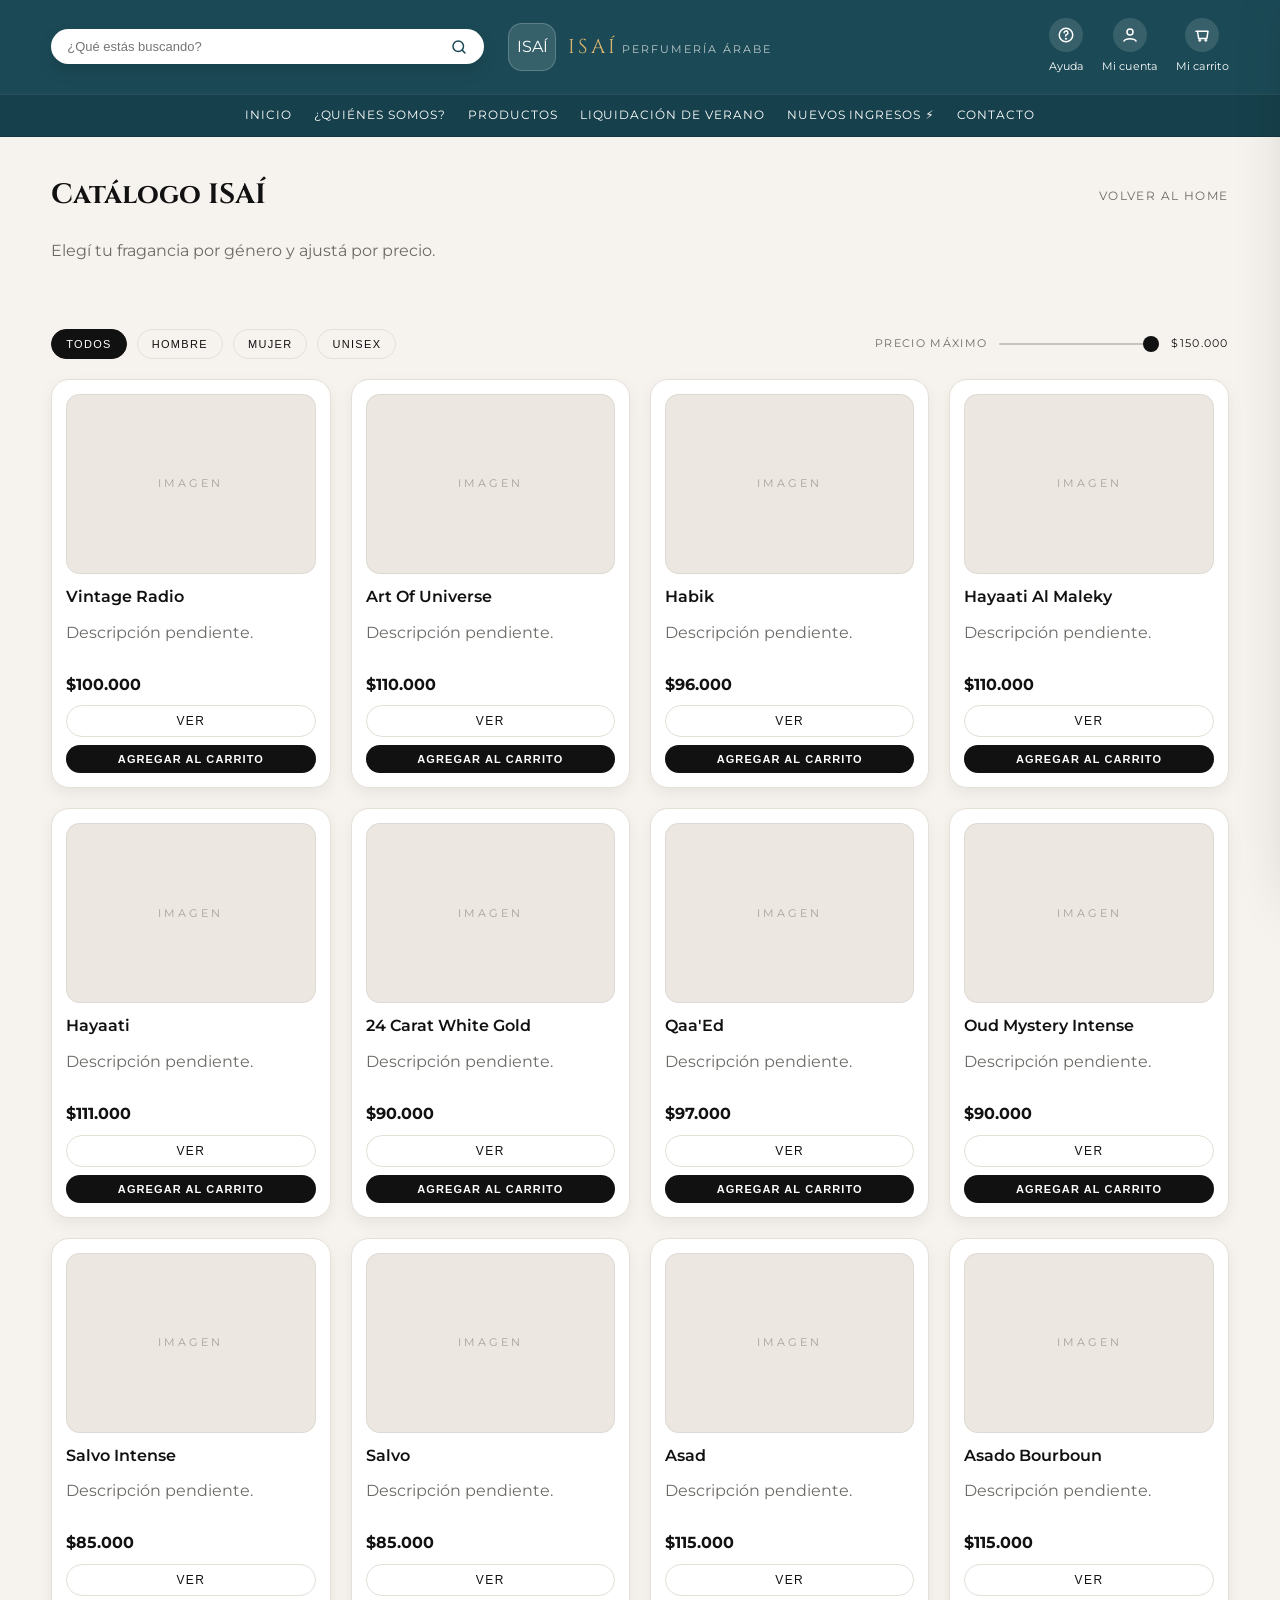
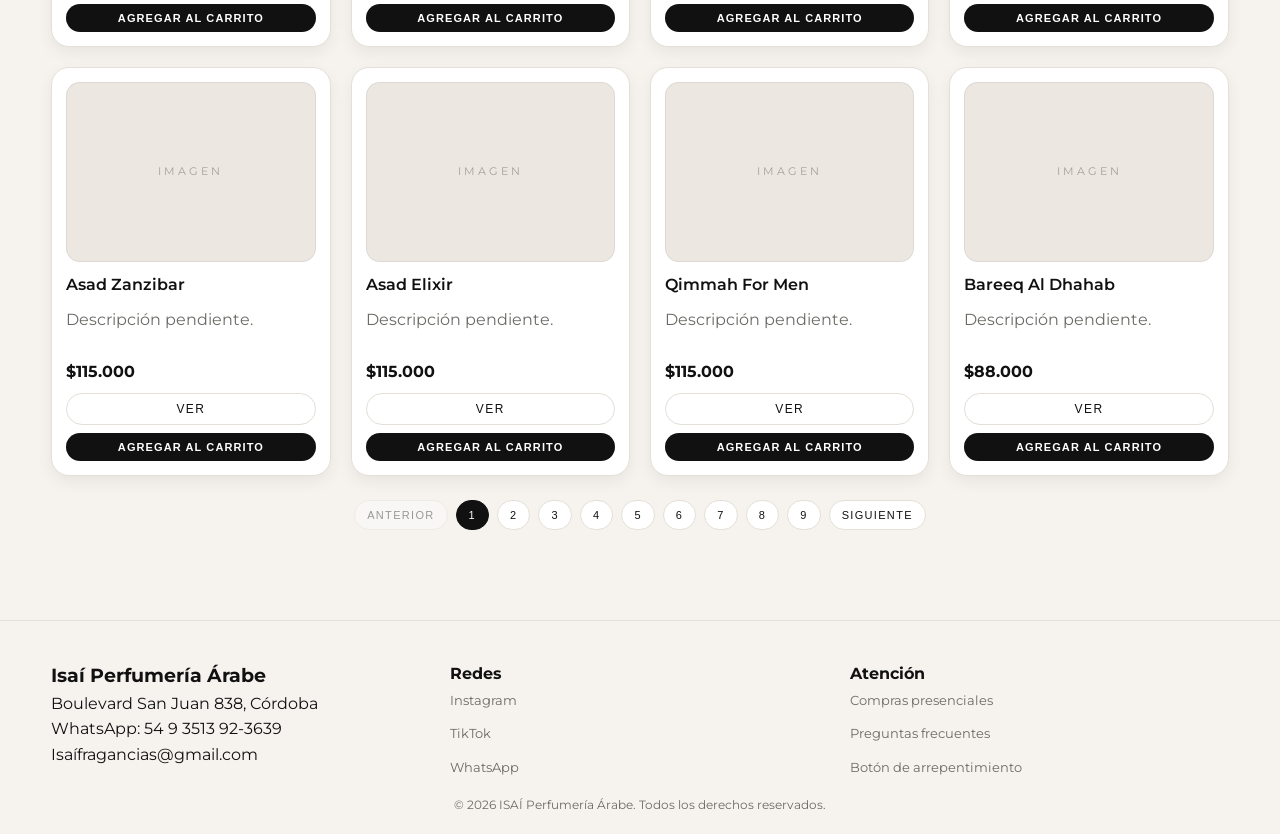
==== commit b077e2ca: "Descripción de los cambios" ====
--- a/catalogo.html
+++ b/catalogo.html
@@ -96,6 +96,39 @@
         <a href="./contacto.html" data-transition>Contacto</a>
       </div>
     </nav>
+    <nav class="mobile-nav" aria-label="Navegación principal">
+      <div class="container mobile-nav-inner">
+        <a href="./index.html" data-transition>Inicio</a>
+        <a href="./index.html#quienes-somos" data-transition>¿Quiénes somos?</a>
+        <button class="mobile-nav-toggle" type="button" data-mobile-menu="products" aria-expanded="false" aria-controls="mobileProductsMenu">
+          Productos
+          <span class="caret" aria-hidden="true">▾</span>
+        </button>
+        <a href="./catalogo.html" data-transition>Liquidación de verano</a>
+        <a href="./catalogo.html" data-transition>Nuevos ingresos ⚡</a>
+        <a href="./contacto.html" data-transition>Contacto</a>
+      </div>
+    </nav>
+    <div class="mobile-menu-panel" id="mobileProductsMenu" aria-label="Categorías de productos">
+      <div class="container mobile-menu-inner">
+        <a href="./catalogo.html" data-transition>Ver todos los productos</a>
+        <span class="mobile-menu-title">Perfumes de diseñador</span>
+        <a href="./catalogo.html" data-transition>Perfumes de diseñador masculinos</a>
+        <a href="./catalogo.html" data-transition>Perfumes de diseñador femeninos</a>
+        <span class="mobile-menu-title">Perfumes árabes</span>
+        <a href="./catalogo.html" data-transition>Perfumes árabes masculinos</a>
+        <a href="./catalogo.html" data-transition>Perfumes árabes femeninos</a>
+        <a href="./catalogo.html" data-transition>Desodorantes árabes</a>
+        <a href="./catalogo.html" data-transition>Liquidación verano</a>
+        <a href="./catalogo.html" data-transition>Nuevos ingresos</a>
+        <span class="mobile-menu-title">Decants árabes</span>
+        <a href="./catalogo.html" data-transition>Decants árabes masculinos</a>
+        <a href="./catalogo.html" data-transition>Decants árabes femeninos</a>
+        <a href="./catalogo.html" data-transition>Gift card</a>
+        <a href="./catalogo.html" data-transition>Mini perfumeros</a>
+        <a href="./catalogo.html" data-transition>Packaging premium para regalos</a>
+      </div>
+    </div>
   </header>
 
   <main>
@@ -134,168 +167,876 @@
         </div>
         <div class="catalog-grid">
 <!-- CATALOG_ITEMS_START -->
-          <article class='catalog-item' data-sexo='unisex' data-price='120000'>
-            <div class='catalog-image' aria-hidden='true'></div>
-            <h3>9pm elixir</h3>
-            <p class='catalog-desc'>Descripción pendiente.</p>
-            <div class='catalog-bottom'>
-              <span class='price'>$100</span>
-              <div class='catalog-actions'>
-                <button class='btn-ghost'>Ver</button>
-                <button class='btn-add'>Agregar al carrito</button>
-              </div>
-            </div>
-          </article>
-          <article class='catalog-item' data-sexo='unisex' data-price='106000'>
-            <img class='catalog-image' src='assets/9am-dive-2-ce58c6cea0a50196da17528649274515-480-0.webp' alt='9am dive' loading='lazy' />
-            <h3>9am dive</h3>
-            <p class='catalog-desc'>Descripción pendiente.</p>
-            <div class='catalog-bottom'>
-              <span class='price'>$100</span>
-              <div class='catalog-actions'>
-                <button class='btn-ghost'>Ver</button>
-                <button class='btn-add'>Agregar al carrito</button>
-              </div>
-            </div>
-          </article>
-          <article class='catalog-item' data-sexo='unisex' data-price='100'>
-            <img class='catalog-image' src='assets/amber-oud-gold-edition-1-470d76e36e4e703c5717528659717755-480-0.webp' alt='Amber oud gold edition' loading='lazy' />
-            <h3>Amber oud gold edition</h3>
-            <p class='catalog-desc'>Descripción pendiente.</p>
-            <div class='catalog-bottom'>
-              <span class='price'>$100</span>
-              <div class='catalog-actions'>
-                <button class='btn-ghost'>Ver</button>
-                <button class='btn-add'>Agregar al carrito</button>
-              </div>
-            </div>
-          </article>
-          <article class='catalog-item' data-sexo='unisex' data-price='100'>
-            <div class='catalog-image' aria-hidden='true'></div>
-            <h3>Amber oud gold extreme pure perfume</h3>
-            <p class='catalog-desc'>Descripción pendiente.</p>
-            <div class='catalog-bottom'>
-              <span class='price'>$100</span>
-              <div class='catalog-actions'>
-                <button class='btn-ghost'>Ver</button>
-                <button class='btn-add'>Agregar al carrito</button>
-              </div>
-            </div>
-          </article>
-          <article class='catalog-item' data-sexo='unisex' data-price='145000'>
-            <div class='catalog-image' aria-hidden='true'></div>
-            <h3>Viking Beirut</h3>
-            <p class='catalog-desc'>Descripción pendiente.</p>
-            <div class='catalog-bottom'>
-              <span class='price'>$100</span>
-              <div class='catalog-actions'>
-                <button class='btn-ghost'>Ver</button>
-                <button class='btn-add'>Agregar al carrito</button>
-              </div>
-            </div>
-          </article>
-          <article class='catalog-item' data-sexo='unisex' data-price='145000'>
-            <div class='catalog-image' aria-hidden='true'></div>
-            <h3>Viking rio</h3>
-            <p class='catalog-desc'>Descripción pendiente.</p>
-            <div class='catalog-bottom'>
-              <span class='price'>$100</span>
-              <div class='catalog-actions'>
-                <button class='btn-ghost'>Ver</button>
-                <button class='btn-add'>Agregar al carrito</button>
-              </div>
-            </div>
-          </article>
-          <article class='catalog-item' data-sexo='unisex' data-price='115000'>
+          <article class='catalog-item' data-sexo='hombre' data-price='100000'>
+            <div class='catalog-image' aria-hidden='true'></div>
+            <h3>Vintage Radio</h3>
+            <p class='catalog-desc'>Descripción pendiente.</p>
+            <div class='catalog-bottom'>
+              <span class='price'></span>
+              <div class='catalog-actions'>
+                <button class='btn-ghost'>Ver</button>
+                <button class='btn-add'>Agregar al carrito</button>
+              </div>
+            </div>
+          </article>
+          <article class='catalog-item' data-sexo='hombre' data-price='110000'>
+            <div class='catalog-image' aria-hidden='true'></div>
+            <h3>Art Of Universe</h3>
+            <p class='catalog-desc'>Descripción pendiente.</p>
+            <div class='catalog-bottom'>
+              <span class='price'></span>
+              <div class='catalog-actions'>
+                <button class='btn-ghost'>Ver</button>
+                <button class='btn-add'>Agregar al carrito</button>
+              </div>
+            </div>
+          </article>
+          <article class='catalog-item' data-sexo='hombre' data-price='96000'>
+            <div class='catalog-image' aria-hidden='true'></div>
+            <h3>Habik</h3>
+            <p class='catalog-desc'>Descripción pendiente.</p>
+            <div class='catalog-bottom'>
+              <span class='price'></span>
+              <div class='catalog-actions'>
+                <button class='btn-ghost'>Ver</button>
+                <button class='btn-add'>Agregar al carrito</button>
+              </div>
+            </div>
+          </article>
+          <article class='catalog-item' data-sexo='hombre' data-price='110000'>
+            <div class='catalog-image' aria-hidden='true'></div>
+            <h3>Hayaati Al Maleky</h3>
+            <p class='catalog-desc'>Descripción pendiente.</p>
+            <div class='catalog-bottom'>
+              <span class='price'></span>
+              <div class='catalog-actions'>
+                <button class='btn-ghost'>Ver</button>
+                <button class='btn-add'>Agregar al carrito</button>
+              </div>
+            </div>
+          </article>
+          <article class='catalog-item' data-sexo='hombre' data-price='111000'>
+            <div class='catalog-image' aria-hidden='true'></div>
+            <h3>Hayaati</h3>
+            <p class='catalog-desc'>Descripción pendiente.</p>
+            <div class='catalog-bottom'>
+              <span class='price'></span>
+              <div class='catalog-actions'>
+                <button class='btn-ghost'>Ver</button>
+                <button class='btn-add'>Agregar al carrito</button>
+              </div>
+            </div>
+          </article>
+          <article class='catalog-item' data-sexo='hombre' data-price='90000'>
+            <div class='catalog-image' aria-hidden='true'></div>
+            <h3>24 Carat White Gold</h3>
+            <p class='catalog-desc'>Descripción pendiente.</p>
+            <div class='catalog-bottom'>
+              <span class='price'></span>
+              <div class='catalog-actions'>
+                <button class='btn-ghost'>Ver</button>
+                <button class='btn-add'>Agregar al carrito</button>
+              </div>
+            </div>
+          </article>
+          <article class='catalog-item' data-sexo='hombre' data-price='97000'>
+            <div class='catalog-image' aria-hidden='true'></div>
+            <h3>Qaa&#39;Ed</h3>
+            <p class='catalog-desc'>Descripción pendiente.</p>
+            <div class='catalog-bottom'>
+              <span class='price'></span>
+              <div class='catalog-actions'>
+                <button class='btn-ghost'>Ver</button>
+                <button class='btn-add'>Agregar al carrito</button>
+              </div>
+            </div>
+          </article>
+          <article class='catalog-item' data-sexo='hombre' data-price='90000'>
+            <div class='catalog-image' aria-hidden='true'></div>
+            <h3>Oud Mystery Intense</h3>
+            <p class='catalog-desc'>Descripción pendiente.</p>
+            <div class='catalog-bottom'>
+              <span class='price'></span>
+              <div class='catalog-actions'>
+                <button class='btn-ghost'>Ver</button>
+                <button class='btn-add'>Agregar al carrito</button>
+              </div>
+            </div>
+          </article>
+          <article class='catalog-item' data-sexo='hombre' data-price='85000'>
+            <div class='catalog-image' aria-hidden='true'></div>
+            <h3>Salvo Intense</h3>
+            <p class='catalog-desc'>Descripción pendiente.</p>
+            <div class='catalog-bottom'>
+              <span class='price'></span>
+              <div class='catalog-actions'>
+                <button class='btn-ghost'>Ver</button>
+                <button class='btn-add'>Agregar al carrito</button>
+              </div>
+            </div>
+          </article>
+          <article class='catalog-item' data-sexo='hombre' data-price='85000'>
+            <div class='catalog-image' aria-hidden='true'></div>
+            <h3>Salvo</h3>
+            <p class='catalog-desc'>Descripción pendiente.</p>
+            <div class='catalog-bottom'>
+              <span class='price'></span>
+              <div class='catalog-actions'>
+                <button class='btn-ghost'>Ver</button>
+                <button class='btn-add'>Agregar al carrito</button>
+              </div>
+            </div>
+          </article>
+          <article class='catalog-item' data-sexo='hombre' data-price='115000'>
+            <div class='catalog-image' aria-hidden='true'></div>
+            <h3>Asad</h3>
+            <p class='catalog-desc'>Descripción pendiente.</p>
+            <div class='catalog-bottom'>
+              <span class='price'></span>
+              <div class='catalog-actions'>
+                <button class='btn-ghost'>Ver</button>
+                <button class='btn-add'>Agregar al carrito</button>
+              </div>
+            </div>
+          </article>
+          <article class='catalog-item' data-sexo='hombre' data-price='115000'>
+            <div class='catalog-image' aria-hidden='true'></div>
+            <h3>Asado Bourboun</h3>
+            <p class='catalog-desc'>Descripción pendiente.</p>
+            <div class='catalog-bottom'>
+              <span class='price'></span>
+              <div class='catalog-actions'>
+                <button class='btn-ghost'>Ver</button>
+                <button class='btn-add'>Agregar al carrito</button>
+              </div>
+            </div>
+          </article>
+          <article class='catalog-item' data-sexo='hombre' data-price='115000'>
+            <div class='catalog-image' aria-hidden='true'></div>
+            <h3>Asad Zanzibar</h3>
+            <p class='catalog-desc'>Descripción pendiente.</p>
+            <div class='catalog-bottom'>
+              <span class='price'></span>
+              <div class='catalog-actions'>
+                <button class='btn-ghost'>Ver</button>
+                <button class='btn-add'>Agregar al carrito</button>
+              </div>
+            </div>
+          </article>
+          <article class='catalog-item' data-sexo='hombre' data-price='115000'>
+            <div class='catalog-image' aria-hidden='true'></div>
+            <h3>Asad Elixir</h3>
+            <p class='catalog-desc'>Descripción pendiente.</p>
+            <div class='catalog-bottom'>
+              <span class='price'></span>
+              <div class='catalog-actions'>
+                <button class='btn-ghost'>Ver</button>
+                <button class='btn-add'>Agregar al carrito</button>
+              </div>
+            </div>
+          </article>
+          <article class='catalog-item' data-sexo='hombre' data-price='115000'>
+            <div class='catalog-image' aria-hidden='true'></div>
+            <h3>Qimmah For Men</h3>
+            <p class='catalog-desc'>Descripción pendiente.</p>
+            <div class='catalog-bottom'>
+              <span class='price'></span>
+              <div class='catalog-actions'>
+                <button class='btn-ghost'>Ver</button>
+                <button class='btn-add'>Agregar al carrito</button>
+              </div>
+            </div>
+          </article>
+          <article class='catalog-item' data-sexo='hombre' data-price='88000'>
+            <div class='catalog-image' aria-hidden='true'></div>
+            <h3>Bareeq Al Dhahab</h3>
+            <p class='catalog-desc'>Descripción pendiente.</p>
+            <div class='catalog-bottom'>
+              <span class='price'></span>
+              <div class='catalog-actions'>
+                <button class='btn-ghost'>Ver</button>
+                <button class='btn-add'>Agregar al carrito</button>
+              </div>
+            </div>
+          </article>
+          <article class='catalog-item' data-sexo='hombre' data-price='125000'>
+            <div class='catalog-image' aria-hidden='true'></div>
+            <h3>Historic Olmeda</h3>
+            <p class='catalog-desc'>Descripción pendiente.</p>
+            <div class='catalog-bottom'>
+              <span class='price'></span>
+              <div class='catalog-actions'>
+                <button class='btn-ghost'>Ver</button>
+                <button class='btn-add'>Agregar al carrito</button>
+              </div>
+            </div>
+          </article>
+          <article class='catalog-item' data-sexo='hombre' data-price='145000'>
+            <div class='catalog-image' aria-hidden='true'></div>
+            <h3>Liquid Brun</h3>
+            <p class='catalog-desc'>Descripción pendiente.</p>
+            <div class='catalog-bottom'>
+              <span class='price'></span>
+              <div class='catalog-actions'>
+                <button class='btn-ghost'>Ver</button>
+                <button class='btn-add'>Agregar al carrito</button>
+              </div>
+            </div>
+          </article>
+          <article class='catalog-item' data-sexo='hombre' data-price='150000'>
+            <div class='catalog-image' aria-hidden='true'></div>
+            <h3>Bharara King</h3>
+            <p class='catalog-desc'>Descripción pendiente.</p>
+            <div class='catalog-bottom'>
+              <span class='price'></span>
+              <div class='catalog-actions'>
+                <button class='btn-ghost'>Ver</button>
+                <button class='btn-add'>Agregar al carrito</button>
+              </div>
+            </div>
+          </article>
+          <article class='catalog-item' data-sexo='hombre' data-price='145000'>
+            <div class='catalog-image' aria-hidden='true'></div>
+            <h3>Bharara Viking</h3>
+            <p class='catalog-desc'>Descripción pendiente.</p>
+            <div class='catalog-bottom'>
+              <span class='price'></span>
+              <div class='catalog-actions'>
+                <button class='btn-ghost'>Ver</button>
+                <button class='btn-add'>Agregar al carrito</button>
+              </div>
+            </div>
+          </article>
+          <article class='catalog-item' data-sexo='hombre' data-price='145000'>
+            <div class='catalog-image' aria-hidden='true'></div>
+            <h3>Bharara Viking Rio</h3>
+            <p class='catalog-desc'>Descripción pendiente.</p>
+            <div class='catalog-bottom'>
+              <span class='price'></span>
+              <div class='catalog-actions'>
+                <button class='btn-ghost'>Ver</button>
+                <button class='btn-add'>Agregar al carrito</button>
+              </div>
+            </div>
+          </article>
+          <article class='catalog-item' data-sexo='hombre' data-price='98000'>
+            <div class='catalog-image' aria-hidden='true'></div>
+            <h3>Al Qiam Gold</h3>
+            <p class='catalog-desc'>Descripción pendiente.</p>
+            <div class='catalog-bottom'>
+              <span class='price'></span>
+              <div class='catalog-actions'>
+                <button class='btn-ghost'>Ver</button>
+                <button class='btn-add'>Agregar al carrito</button>
+              </div>
+            </div>
+          </article>
+          <article class='catalog-item' data-sexo='hombre' data-price='115000'>
+            <div class='catalog-image' aria-hidden='true'></div>
+            <h3>Badee Al Oud Of Glory</h3>
+            <p class='catalog-desc'>Descripción pendiente.</p>
+            <div class='catalog-bottom'>
+              <span class='price'></span>
+              <div class='catalog-actions'>
+                <button class='btn-ghost'>Ver</button>
+                <button class='btn-add'>Agregar al carrito</button>
+              </div>
+            </div>
+          </article>
+          <article class='catalog-item' data-sexo='hombre' data-price='125000'>
+            <div class='catalog-image' aria-hidden='true'></div>
+            <h3>Club De Nuit Sillage</h3>
+            <p class='catalog-desc'>Descripción pendiente.</p>
+            <div class='catalog-bottom'>
+              <span class='price'></span>
+              <div class='catalog-actions'>
+                <button class='btn-ghost'>Ver</button>
+                <button class='btn-add'>Agregar al carrito</button>
+              </div>
+            </div>
+          </article>
+          <article class='catalog-item' data-sexo='hombre' data-price='145000'>
+            <div class='catalog-image' aria-hidden='true'></div>
+            <h3>Club De Nuit Bling</h3>
+            <p class='catalog-desc'>Descripción pendiente.</p>
+            <div class='catalog-bottom'>
+              <span class='price'></span>
+              <div class='catalog-actions'>
+                <button class='btn-ghost'>Ver</button>
+                <button class='btn-add'>Agregar al carrito</button>
+              </div>
+            </div>
+          </article>
+          <article class='catalog-item' data-sexo='hombre' data-price='135000'>
+            <div class='catalog-image' aria-hidden='true'></div>
+            <h3>Club De Nuit Iconic</h3>
+            <p class='catalog-desc'>Descripción pendiente.</p>
+            <div class='catalog-bottom'>
+              <span class='price'></span>
+              <div class='catalog-actions'>
+                <button class='btn-ghost'>Ver</button>
+                <button class='btn-add'>Agregar al carrito</button>
+              </div>
+            </div>
+          </article>
+          <article class='catalog-item' data-sexo='hombre' data-price='125000'>
+            <div class='catalog-image' aria-hidden='true'></div>
+            <h3>Club De Nuit Intense Man</h3>
+            <p class='catalog-desc'>Descripción pendiente.</p>
+            <div class='catalog-bottom'>
+              <span class='price'></span>
+              <div class='catalog-actions'>
+                <button class='btn-ghost'>Ver</button>
+                <button class='btn-add'>Agregar al carrito</button>
+              </div>
+            </div>
+          </article>
+          <article class='catalog-item' data-sexo='hombre' data-price='145000'>
+            <div class='catalog-image' aria-hidden='true'></div>
+            <h3>Club De Nuit Precieux</h3>
+            <p class='catalog-desc'>Descripción pendiente.</p>
+            <div class='catalog-bottom'>
+              <span class='price'></span>
+              <div class='catalog-actions'>
+                <button class='btn-ghost'>Ver</button>
+                <button class='btn-add'>Agregar al carrito</button>
+              </div>
+            </div>
+          </article>
+          <article class='catalog-item' data-sexo='hombre' data-price='150000'>
+            <div class='catalog-image' aria-hidden='true'></div>
+            <h3>Odyssey Revolution</h3>
+            <p class='catalog-desc'>Descripción pendiente.</p>
+            <div class='catalog-bottom'>
+              <span class='price'></span>
+              <div class='catalog-actions'>
+                <button class='btn-ghost'>Ver</button>
+                <button class='btn-add'>Agregar al carrito</button>
+              </div>
+            </div>
+          </article>
+          <article class='catalog-item' data-sexo='hombre' data-price='125000'>
+            <div class='catalog-image' aria-hidden='true'></div>
+            <h3>Odyssey Homme</h3>
+            <p class='catalog-desc'>Descripción pendiente.</p>
+            <div class='catalog-bottom'>
+              <span class='price'></span>
+              <div class='catalog-actions'>
+                <button class='btn-ghost'>Ver</button>
+                <button class='btn-add'>Agregar al carrito</button>
+              </div>
+            </div>
+          </article>
+          <article class='catalog-item' data-sexo='hombre' data-price='120000'>
+            <div class='catalog-image' aria-hidden='true'></div>
+            <h3>Odyssey Aoud</h3>
+            <p class='catalog-desc'>Descripción pendiente.</p>
+            <div class='catalog-bottom'>
+              <span class='price'></span>
+              <div class='catalog-actions'>
+                <button class='btn-ghost'>Ver</button>
+                <button class='btn-add'>Agregar al carrito</button>
+              </div>
+            </div>
+          </article>
+          <article class='catalog-item' data-sexo='hombre' data-price='120000'>
+            <div class='catalog-image' aria-hidden='true'></div>
+            <h3>Odyssey Wild One Gold Edition</h3>
+            <p class='catalog-desc'>Descripción pendiente.</p>
+            <div class='catalog-bottom'>
+              <span class='price'></span>
+              <div class='catalog-actions'>
+                <button class='btn-ghost'>Ver</button>
+                <button class='btn-add'>Agregar al carrito</button>
+              </div>
+            </div>
+          </article>
+          <article class='catalog-item' data-sexo='hombre' data-price='120000'>
+            <div class='catalog-image' aria-hidden='true'></div>
+            <h3>Osyssey Home White Edition</h3>
+            <p class='catalog-desc'>Descripción pendiente.</p>
+            <div class='catalog-bottom'>
+              <span class='price'></span>
+              <div class='catalog-actions'>
+                <button class='btn-ghost'>Ver</button>
+                <button class='btn-add'>Agregar al carrito</button>
+              </div>
+            </div>
+          </article>
+          <article class='catalog-item' data-sexo='hombre' data-price='119000'>
+            <div class='catalog-image' aria-hidden='true'></div>
+            <h3>Odyssey Spectra</h3>
+            <p class='catalog-desc'>Descripción pendiente.</p>
+            <div class='catalog-bottom'>
+              <span class='price'></span>
+              <div class='catalog-actions'>
+                <button class='btn-ghost'>Ver</button>
+                <button class='btn-add'>Agregar al carrito</button>
+              </div>
+            </div>
+          </article>
+          <article class='catalog-item' data-sexo='hombre' data-price='120000'>
+            <div class='catalog-image' aria-hidden='true'></div>
+            <h3>Odyssey Aqua Edition</h3>
+            <p class='catalog-desc'>Descripción pendiente.</p>
+            <div class='catalog-bottom'>
+              <span class='price'></span>
+              <div class='catalog-actions'>
+                <button class='btn-ghost'>Ver</button>
+                <button class='btn-add'>Agregar al carrito</button>
+              </div>
+            </div>
+          </article>
+          <article class='catalog-item' data-sexo='hombre' data-price='120000'>
+            <div class='catalog-image' aria-hidden='true'></div>
+            <h3>Odyssey Tyrant Special Edition</h3>
+            <p class='catalog-desc'>Descripción pendiente.</p>
+            <div class='catalog-bottom'>
+              <span class='price'></span>
+              <div class='catalog-actions'>
+                <button class='btn-ghost'>Ver</button>
+                <button class='btn-add'>Agregar al carrito</button>
+              </div>
+            </div>
+          </article>
+          <article class='catalog-item' data-sexo='hombre' data-price='125000'>
+            <div class='catalog-image' aria-hidden='true'></div>
+            <h3>Odyssey Mega Man</h3>
+            <p class='catalog-desc'>Descripción pendiente.</p>
+            <div class='catalog-bottom'>
+              <span class='price'></span>
+              <div class='catalog-actions'>
+                <button class='btn-ghost'>Ver</button>
+                <button class='btn-add'>Agregar al carrito</button>
+              </div>
+            </div>
+          </article>
+          <article class='catalog-item' data-sexo='hombre' data-price='110000'>
+            <div class='catalog-image' aria-hidden='true'></div>
+            <h3>Maahir Legacy</h3>
+            <p class='catalog-desc'>Descripción pendiente.</p>
+            <div class='catalog-bottom'>
+              <span class='price'></span>
+              <div class='catalog-actions'>
+                <button class='btn-ghost'>Ver</button>
+                <button class='btn-add'>Agregar al carrito</button>
+              </div>
+            </div>
+          </article>
+          <article class='catalog-item' data-sexo='hombre' data-price='100000'>
+            <div class='catalog-image' aria-hidden='true'></div>
+            <h3>Maahir Black Edition</h3>
+            <p class='catalog-desc'>Descripción pendiente.</p>
+            <div class='catalog-bottom'>
+              <span class='price'></span>
+              <div class='catalog-actions'>
+                <button class='btn-ghost'>Ver</button>
+                <button class='btn-add'>Agregar al carrito</button>
+              </div>
+            </div>
+          </article>
+          <article class='catalog-item' data-sexo='hombre' data-price='90000'>
+            <div class='catalog-image' aria-hidden='true'></div>
+            <h3>Qaed Al Fursan Untamed</h3>
+            <p class='catalog-desc'>Descripción pendiente.</p>
+            <div class='catalog-bottom'>
+              <span class='price'></span>
+              <div class='catalog-actions'>
+                <button class='btn-ghost'>Ver</button>
+                <button class='btn-add'>Agregar al carrito</button>
+              </div>
+            </div>
+          </article>
+          <article class='catalog-item' data-sexo='hombre' data-price='115000'>
             <div class='catalog-image' aria-hidden='true'></div>
             <h3>Rayhaan Elixir</h3>
             <p class='catalog-desc'>Descripción pendiente.</p>
             <div class='catalog-bottom'>
-              <span class='price'>$100</span>
-              <div class='catalog-actions'>
-                <button class='btn-ghost'>Ver</button>
-                <button class='btn-add'>Agregar al carrito</button>
-              </div>
-            </div>
-          </article>
-          <article class='catalog-item' data-sexo='unisex' data-price='145000'>
-            <div class='catalog-image' aria-hidden='true'></div>
-            <h3>Club de Nuit Bling</h3>
-            <p class='catalog-desc'>Descripción pendiente.</p>
-            <div class='catalog-bottom'>
-              <span class='price'>$100</span>
-              <div class='catalog-actions'>
-                <button class='btn-ghost'>Ver</button>
-                <button class='btn-add'>Agregar al carrito</button>
-              </div>
-            </div>
-          </article>
-          <article class='catalog-item' data-sexo='unisex' data-price='145000'>
-            <img class='catalog-image' src='assets/club-de-nuit-precieux-3-416b3d33a0fd085ec717528661124676-480-0.webp' alt='Club de Nuit Precieux' loading='lazy' />
-            <h3>Club de Nuit Precieux</h3>
-            <p class='catalog-desc'>Descripción pendiente.</p>
-            <div class='catalog-bottom'>
-              <span class='price'>$100</span>
-              <div class='catalog-actions'>
-                <button class='btn-ghost'>Ver</button>
-                <button class='btn-add'>Agregar al carrito</button>
-              </div>
-            </div>
-          </article>
-          <article class='catalog-item' data-sexo='unisex' data-price='125000'>
-            <img class='catalog-image' src='assets/club-de-nuit-sillage-2-6b5cf2fa0db7807ec317528650976438-480-0.webp' alt='Club de Nuit sillage' loading='lazy' />
-            <h3>Club de Nuit sillage</h3>
-            <p class='catalog-desc'>Descripción pendiente.</p>
-            <div class='catalog-bottom'>
-              <span class='price'>$100</span>
-              <div class='catalog-actions'>
-                <button class='btn-ghost'>Ver</button>
-                <button class='btn-add'>Agregar al carrito</button>
-              </div>
-            </div>
-          </article>
-          <article class='catalog-item' data-sexo='unisex' data-price='150000'>
-            <div class='catalog-image' aria-hidden='true'></div>
-            <h3>Odyssey Revolution</h3>
-            <p class='catalog-desc'>Descripción pendiente.</p>
-            <div class='catalog-bottom'>
-              <span class='price'>$100</span>
-              <div class='catalog-actions'>
-                <button class='btn-ghost'>Ver</button>
-                <button class='btn-add'>Agregar al carrito</button>
-              </div>
-            </div>
-          </article>
-          <article class='catalog-item' data-sexo='unisex' data-price='119000'>
-            <div class='catalog-image' aria-hidden='true'></div>
-            <h3>Odyssey Spectra</h3>
-            <p class='catalog-desc'>Descripción pendiente.</p>
-            <div class='catalog-bottom'>
-              <span class='price'>$100</span>
-              <div class='catalog-actions'>
-                <button class='btn-ghost'>Ver</button>
-                <button class='btn-add'>Agregar al carrito</button>
-              </div>
-            </div>
-          </article>
-          <article class='catalog-item' data-sexo='unisex' data-price='120000'>
-            <div class='catalog-image' aria-hidden='true'></div>
-            <h3>Odyssey go mango</h3>
-            <p class='catalog-desc'>Descripción pendiente.</p>
-            <div class='catalog-bottom'>
-              <span class='price'>$100</span>
-              <div class='catalog-actions'>
-                <button class='btn-ghost'>Ver</button>
-                <button class='btn-add'>Agregar al carrito</button>
-              </div>
-            </div>
-          </article>
-          <article class='catalog-item' data-sexo='unisex' data-price='119000'>
-            <img class='catalog-image' src='assets/mandarin-sky-fc021295ecf2f45d7317528644469880-480-0.webp' alt='Odyssey mandarin sky elixir' loading='lazy' />
-            <h3>Odyssey mandarin sky elixir</h3>
-            <p class='catalog-desc'>Descripción pendiente.</p>
-            <div class='catalog-bottom'>
-              <span class='price'>$100</span>
+              <span class='price'></span>
+              <div class='catalog-actions'>
+                <button class='btn-ghost'>Ver</button>
+                <button class='btn-add'>Agregar al carrito</button>
+              </div>
+            </div>
+          </article>
+          <article class='catalog-item' data-sexo='hombre' data-price='106000'>
+            <div class='catalog-image' aria-hidden='true'></div>
+            <h3>Corium</h3>
+            <p class='catalog-desc'>Descripción pendiente.</p>
+            <div class='catalog-bottom'>
+              <span class='price'></span>
+              <div class='catalog-actions'>
+                <button class='btn-ghost'>Ver</button>
+                <button class='btn-add'>Agregar al carrito</button>
+              </div>
+            </div>
+          </article>
+          <article class='catalog-item' data-sexo='hombre' data-price='106000'>
+            <div class='catalog-image' aria-hidden='true'></div>
+            <h3>Tiger</h3>
+            <p class='catalog-desc'>Descripción pendiente.</p>
+            <div class='catalog-bottom'>
+              <span class='price'></span>
+              <div class='catalog-actions'>
+                <button class='btn-ghost'>Ver</button>
+                <button class='btn-add'>Agregar al carrito</button>
+              </div>
+            </div>
+          </article>
+          <article class='catalog-item' data-sexo='hombre' data-price='125000'>
+            <div class='catalog-image' aria-hidden='true'></div>
+            <h3>9Pm</h3>
+            <p class='catalog-desc'>Descripción pendiente.</p>
+            <div class='catalog-bottom'>
+              <span class='price'></span>
+              <div class='catalog-actions'>
+                <button class='btn-ghost'>Ver</button>
+                <button class='btn-add'>Agregar al carrito</button>
+              </div>
+            </div>
+          </article>
+          <article class='catalog-item' data-sexo='hombre' data-price='106000'>
+            <div class='catalog-image' aria-hidden='true'></div>
+            <h3>9Am Dive</h3>
+            <p class='catalog-desc'>Descripción pendiente.</p>
+            <div class='catalog-bottom'>
+              <span class='price'></span>
+              <div class='catalog-actions'>
+                <button class='btn-ghost'>Ver</button>
+                <button class='btn-add'>Agregar al carrito</button>
+              </div>
+            </div>
+          </article>
+          <article class='catalog-item' data-sexo='hombre' data-price='120000'>
+            <div class='catalog-image' aria-hidden='true'></div>
+            <h3>9Pm Elixir</h3>
+            <p class='catalog-desc'>Descripción pendiente.</p>
+            <div class='catalog-bottom'>
+              <span class='price'></span>
+              <div class='catalog-actions'>
+                <button class='btn-ghost'>Ver</button>
+                <button class='btn-add'>Agregar al carrito</button>
+              </div>
+            </div>
+          </article>
+          <article class='catalog-item' data-sexo='hombre' data-price='130000'>
+            <div class='catalog-image' aria-hidden='true'></div>
+            <h3>Haramain Amber Oud Dubai Night</h3>
+            <p class='catalog-desc'>Descripción pendiente.</p>
+            <div class='catalog-bottom'>
+              <span class='price'></span>
+              <div class='catalog-actions'>
+                <button class='btn-ghost'>Ver</button>
+                <button class='btn-add'>Agregar al carrito</button>
+              </div>
+            </div>
+          </article>
+          <article class='catalog-item' data-sexo='hombre' data-price='135000'>
+            <div class='catalog-image' aria-hidden='true'></div>
+            <h3>Haramain Amber Oud</h3>
+            <p class='catalog-desc'>Descripción pendiente.</p>
+            <div class='catalog-bottom'>
+              <span class='price'></span>
+              <div class='catalog-actions'>
+                <button class='btn-ghost'>Ver</button>
+                <button class='btn-add'>Agregar al carrito</button>
+              </div>
+            </div>
+          </article>
+          <article class='catalog-item' data-sexo='hombre' data-price='130000'>
+            <div class='catalog-image' aria-hidden='true'></div>
+            <h3>The Kingdom</h3>
+            <p class='catalog-desc'>Descripción pendiente.</p>
+            <div class='catalog-bottom'>
+              <span class='price'></span>
+              <div class='catalog-actions'>
+                <button class='btn-ghost'>Ver</button>
+                <button class='btn-add'>Agregar al carrito</button>
+              </div>
+            </div>
+          </article>
+          <article class='catalog-item' data-sexo='hombre' data-price='115000'>
+            <div class='catalog-image' aria-hidden='true'></div>
+            <h3>Khamran Durkan</h3>
+            <p class='catalog-desc'>Descripción pendiente.</p>
+            <div class='catalog-bottom'>
+              <span class='price'></span>
+              <div class='catalog-actions'>
+                <button class='btn-ghost'>Ver</button>
+                <button class='btn-add'>Agregar al carrito</button>
+              </div>
+            </div>
+          </article>
+          <article class='catalog-item' data-sexo='hombre' data-price='115000'>
+            <div class='catalog-image' aria-hidden='true'></div>
+            <h3>Khamran</h3>
+            <p class='catalog-desc'>Descripción pendiente.</p>
+            <div class='catalog-bottom'>
+              <span class='price'></span>
+              <div class='catalog-actions'>
+                <button class='btn-ghost'>Ver</button>
+                <button class='btn-add'>Agregar al carrito</button>
+              </div>
+            </div>
+          </article>
+          <article class='catalog-item' data-sexo='hombre' data-price='115000'>
+            <div class='catalog-image' aria-hidden='true'></div>
+            <h3>Khamran Qahwa</h3>
+            <p class='catalog-desc'>Descripción pendiente.</p>
+            <div class='catalog-bottom'>
+              <span class='price'></span>
+              <div class='catalog-actions'>
+                <button class='btn-ghost'>Ver</button>
+                <button class='btn-add'>Agregar al carrito</button>
+              </div>
+            </div>
+          </article>
+          <article class='catalog-item' data-sexo='hombre' data-price='120000'>
+            <div class='catalog-image' aria-hidden='true'></div>
+            <h3>Odyssey Go Mango</h3>
+            <p class='catalog-desc'>Descripción pendiente.</p>
+            <div class='catalog-bottom'>
+              <span class='price'></span>
+              <div class='catalog-actions'>
+                <button class='btn-ghost'>Ver</button>
+                <button class='btn-add'>Agregar al carrito</button>
+              </div>
+            </div>
+          </article>
+          <article class='catalog-item' data-sexo='hombre' data-price='110000'>
+            <div class='catalog-image' aria-hidden='true'></div>
+            <h3>Odyssey Mandarin Sky</h3>
+            <p class='catalog-desc'>Descripción pendiente.</p>
+            <div class='catalog-bottom'>
+              <span class='price'></span>
+              <div class='catalog-actions'>
+                <button class='btn-ghost'>Ver</button>
+                <button class='btn-add'>Agregar al carrito</button>
+              </div>
+            </div>
+          </article>
+          <article class='catalog-item' data-sexo='hombre' data-price='119000'>
+            <div class='catalog-image' aria-hidden='true'></div>
+            <h3>Odyssey Mandarin Sky Elixir</h3>
+            <p class='catalog-desc'>Descripción pendiente.</p>
+            <div class='catalog-bottom'>
+              <span class='price'></span>
+              <div class='catalog-actions'>
+                <button class='btn-ghost'>Ver</button>
+                <button class='btn-add'>Agregar al carrito</button>
+              </div>
+            </div>
+          </article>
+          <article class='catalog-item' data-sexo='hombre' data-price='120000'>
+            <div class='catalog-image' aria-hidden='true'></div>
+            <h3>Sceptre Malachite</h3>
+            <p class='catalog-desc'>Descripción pendiente.</p>
+            <div class='catalog-bottom'>
+              <span class='price'></span>
+              <div class='catalog-actions'>
+                <button class='btn-ghost'>Ver</button>
+                <button class='btn-add'>Agregar al carrito</button>
+              </div>
+            </div>
+          </article>
+          <article class='catalog-item' data-sexo='hombre' data-price='120000'>
+            <div class='catalog-image' aria-hidden='true'></div>
+            <h3>Sceptre Amazonite</h3>
+            <p class='catalog-desc'>Descripción pendiente.</p>
+            <div class='catalog-bottom'>
+              <span class='price'></span>
+              <div class='catalog-actions'>
+                <button class='btn-ghost'>Ver</button>
+                <button class='btn-add'>Agregar al carrito</button>
+              </div>
+            </div>
+          </article>
+          <article class='catalog-item' data-sexo='hombre' data-price='120000'>
+            <div class='catalog-image' aria-hidden='true'></div>
+            <h3>Sceptre Oceana</h3>
+            <p class='catalog-desc'>Descripción pendiente.</p>
+            <div class='catalog-bottom'>
+              <span class='price'></span>
+              <div class='catalog-actions'>
+                <button class='btn-ghost'>Ver</button>
+                <button class='btn-add'>Agregar al carrito</button>
+              </div>
+            </div>
+          </article>
+          <article class='catalog-item' data-sexo='hombre' data-price='120000'>
+            <div class='catalog-image' aria-hidden='true'></div>
+            <h3>His Confession</h3>
+            <p class='catalog-desc'>Descripción pendiente.</p>
+            <div class='catalog-bottom'>
+              <span class='price'></span>
+              <div class='catalog-actions'>
+                <button class='btn-ghost'>Ver</button>
+                <button class='btn-add'>Agregar al carrito</button>
+              </div>
+            </div>
+          </article>
+          <article class='catalog-item' data-sexo='hombre' data-price='120000'>
+            <div class='catalog-image' aria-hidden='true'></div>
+            <h3>Shaheen Gold</h3>
+            <p class='catalog-desc'>Descripción pendiente.</p>
+            <div class='catalog-bottom'>
+              <span class='price'></span>
+              <div class='catalog-actions'>
+                <button class='btn-ghost'>Ver</button>
+                <button class='btn-add'>Agregar al carrito</button>
+              </div>
+            </div>
+          </article>
+          <article class='catalog-item' data-sexo='hombre' data-price='110000'>
+            <div class='catalog-image' aria-hidden='true'></div>
+            <h3>Shaheen Silver</h3>
+            <p class='catalog-desc'>Descripción pendiente.</p>
+            <div class='catalog-bottom'>
+              <span class='price'></span>
+              <div class='catalog-actions'>
+                <button class='btn-ghost'>Ver</button>
+                <button class='btn-add'>Agregar al carrito</button>
+              </div>
+            </div>
+          </article>
+          <article class='catalog-item' data-sexo='hombre' data-price='115000'>
+            <div class='catalog-image' aria-hidden='true'></div>
+            <h3>Al Noble Ameer</h3>
+            <p class='catalog-desc'>Descripción pendiente.</p>
+            <div class='catalog-bottom'>
+              <span class='price'></span>
+              <div class='catalog-actions'>
+                <button class='btn-ghost'>Ver</button>
+                <button class='btn-add'>Agregar al carrito</button>
+              </div>
+            </div>
+          </article>
+          <article class='catalog-item' data-sexo='hombre' data-price='115000'>
+            <div class='catalog-image' aria-hidden='true'></div>
+            <h3>Al Noble Safeer</h3>
+            <p class='catalog-desc'>Descripción pendiente.</p>
+            <div class='catalog-bottom'>
+              <span class='price'></span>
+              <div class='catalog-actions'>
+                <button class='btn-ghost'>Ver</button>
+                <button class='btn-add'>Agregar al carrito</button>
+              </div>
+            </div>
+          </article>
+          <article class='catalog-item' data-sexo='hombre' data-price='115000'>
+            <div class='catalog-image' aria-hidden='true'></div>
+            <h3>Al Noble Wazeer</h3>
+            <p class='catalog-desc'>Descripción pendiente.</p>
+            <div class='catalog-bottom'>
+              <span class='price'></span>
+              <div class='catalog-actions'>
+                <button class='btn-ghost'>Ver</button>
+                <button class='btn-add'>Agregar al carrito</button>
+              </div>
+            </div>
+          </article>
+          <article class='catalog-item' data-sexo='hombre' data-price='120000'>
+            <div class='catalog-image' aria-hidden='true'></div>
+            <h3>Vintagle Castle</h3>
+            <p class='catalog-desc'>Descripción pendiente.</p>
+            <div class='catalog-bottom'>
+              <span class='price'></span>
+              <div class='catalog-actions'>
+                <button class='btn-ghost'>Ver</button>
+                <button class='btn-add'>Agregar al carrito</button>
+              </div>
+            </div>
+          </article>
+          <article class='catalog-item' data-sexo='hombre' data-price='115000'>
+            <div class='catalog-image' aria-hidden='true'></div>
+            <h3>Pisa</h3>
+            <p class='catalog-desc'>Descripción pendiente.</p>
+            <div class='catalog-bottom'>
+              <span class='price'></span>
+              <div class='catalog-actions'>
+                <button class='btn-ghost'>Ver</button>
+                <button class='btn-add'>Agregar al carrito</button>
+              </div>
+            </div>
+          </article>
+          <article class='catalog-item' data-sexo='hombre' data-price='115000'>
+            <div class='catalog-image' aria-hidden='true'></div>
+            <h3>Fakhar Black</h3>
+            <p class='catalog-desc'>Descripción pendiente.</p>
+            <div class='catalog-bottom'>
+              <span class='price'></span>
+              <div class='catalog-actions'>
+                <button class='btn-ghost'>Ver</button>
+                <button class='btn-add'>Agregar al carrito</button>
+              </div>
+            </div>
+          </article>
+          <article class='catalog-item' data-sexo='hombre' data-price='115000'>
+            <div class='catalog-image' aria-hidden='true'></div>
+            <h3>Fakhar Extrait</h3>
+            <p class='catalog-desc'>Descripción pendiente.</p>
+            <div class='catalog-bottom'>
+              <span class='price'></span>
+              <div class='catalog-actions'>
+                <button class='btn-ghost'>Ver</button>
+                <button class='btn-add'>Agregar al carrito</button>
+              </div>
+            </div>
+          </article>
+          <article class='catalog-item' data-sexo='hombre' data-price='120000'>
+            <div class='catalog-image' aria-hidden='true'></div>
+            <h3>Fakhar Platin</h3>
+            <p class='catalog-desc'>Descripción pendiente.</p>
+            <div class='catalog-bottom'>
+              <span class='price'></span>
+              <div class='catalog-actions'>
+                <button class='btn-ghost'>Ver</button>
+                <button class='btn-add'>Agregar al carrito</button>
+              </div>
+            </div>
+          </article>
+          <article class='catalog-item' data-sexo='hombre' data-price='115000'>
+            <div class='catalog-image' aria-hidden='true'></div>
+            <h3>Hawas Fire</h3>
+            <p class='catalog-desc'>Descripción pendiente.</p>
+            <div class='catalog-bottom'>
+              <span class='price'></span>
+              <div class='catalog-actions'>
+                <button class='btn-ghost'>Ver</button>
+                <button class='btn-add'>Agregar al carrito</button>
+              </div>
+            </div>
+          </article>
+          <article class='catalog-item' data-sexo='hombre' data-price='120000'>
+            <div class='catalog-image' aria-hidden='true'></div>
+            <h3>Hawas Elixir</h3>
+            <p class='catalog-desc'>Descripción pendiente.</p>
+            <div class='catalog-bottom'>
+              <span class='price'></span>
+              <div class='catalog-actions'>
+                <button class='btn-ghost'>Ver</button>
+                <button class='btn-add'>Agregar al carrito</button>
+              </div>
+            </div>
+          </article>
+          <article class='catalog-item' data-sexo='hombre' data-price='115000'>
+            <div class='catalog-image' aria-hidden='true'></div>
+            <h3>Hawas Black</h3>
+            <p class='catalog-desc'>Descripción pendiente.</p>
+            <div class='catalog-bottom'>
+              <span class='price'></span>
+              <div class='catalog-actions'>
+                <button class='btn-ghost'>Ver</button>
+                <button class='btn-add'>Agregar al carrito</button>
+              </div>
+            </div>
+          </article>
+          <article class='catalog-item' data-sexo='hombre' data-price='98000'>
+            <div class='catalog-image' aria-hidden='true'></div>
+            <h3>Philos</h3>
+            <p class='catalog-desc'>Descripción pendiente.</p>
+            <div class='catalog-bottom'>
+              <span class='price'></span>
               <div class='catalog-actions'>
                 <button class='btn-ghost'>Ver</button>
                 <button class='btn-add'>Agregar al carrito</button>
@@ -303,11 +1044,611 @@
             </div>
           </article>
           <article class='catalog-item' data-sexo='mujer' data-price='110000'>
-            <img class='catalog-image' src='assets/yara-tous-1-f80c6f9f076474d4aa17528654938909-480-0.webp' alt='Yara Tous' loading='lazy' />
+            <div class='catalog-image' aria-hidden='true'></div>
+            <h3>24 Carat Pure Gold</h3>
+            <p class='catalog-desc'>Descripción pendiente.</p>
+            <div class='catalog-bottom'>
+              <span class='price'></span>
+              <div class='catalog-actions'>
+                <button class='btn-ghost'>Ver</button>
+                <button class='btn-add'>Agregar al carrito</button>
+              </div>
+            </div>
+          </article>
+          <article class='catalog-item' data-sexo='mujer' data-price='120000'>
+            <div class='catalog-image' aria-hidden='true'></div>
+            <h3>Hawas For Her</h3>
+            <p class='catalog-desc'>Descripción pendiente.</p>
+            <div class='catalog-bottom'>
+              <span class='price'></span>
+              <div class='catalog-actions'>
+                <button class='btn-ghost'>Ver</button>
+                <button class='btn-add'>Agregar al carrito</button>
+              </div>
+            </div>
+          </article>
+          <article class='catalog-item' data-sexo='mujer' data-price='125000'>
+            <div class='catalog-image' aria-hidden='true'></div>
+            <h3>Hawas For Her Eclat</h3>
+            <p class='catalog-desc'>Descripción pendiente.</p>
+            <div class='catalog-bottom'>
+              <span class='price'></span>
+              <div class='catalog-actions'>
+                <button class='btn-ghost'>Ver</button>
+                <button class='btn-add'>Agregar al carrito</button>
+              </div>
+            </div>
+          </article>
+          <article class='catalog-item' data-sexo='mujer' data-price='120000'>
+            <div class='catalog-image' aria-hidden='true'></div>
+            <h3>Emaan</h3>
+            <p class='catalog-desc'>Descripción pendiente.</p>
+            <div class='catalog-bottom'>
+              <span class='price'></span>
+              <div class='catalog-actions'>
+                <button class='btn-ghost'>Ver</button>
+                <button class='btn-add'>Agregar al carrito</button>
+              </div>
+            </div>
+          </article>
+          <article class='catalog-item' data-sexo='mujer' data-price='120000'>
+            <div class='catalog-image' aria-hidden='true'></div>
+            <h3>Sakeena</h3>
+            <p class='catalog-desc'>Descripción pendiente.</p>
+            <div class='catalog-bottom'>
+              <span class='price'></span>
+              <div class='catalog-actions'>
+                <button class='btn-ghost'>Ver</button>
+                <button class='btn-add'>Agregar al carrito</button>
+              </div>
+            </div>
+          </article>
+          <article class='catalog-item' data-sexo='mujer' data-price='120000'>
+            <div class='catalog-image' aria-hidden='true'></div>
+            <h3>Haya</h3>
+            <p class='catalog-desc'>Descripción pendiente.</p>
+            <div class='catalog-bottom'>
+              <span class='price'></span>
+              <div class='catalog-actions'>
+                <button class='btn-ghost'>Ver</button>
+                <button class='btn-add'>Agregar al carrito</button>
+              </div>
+            </div>
+          </article>
+          <article class='catalog-item' data-sexo='mujer' data-price='116000'>
+            <div class='catalog-image' aria-hidden='true'></div>
+            <h3>The Kingdom</h3>
+            <p class='catalog-desc'>Descripción pendiente.</p>
+            <div class='catalog-bottom'>
+              <span class='price'></span>
+              <div class='catalog-actions'>
+                <button class='btn-ghost'>Ver</button>
+                <button class='btn-add'>Agregar al carrito</button>
+              </div>
+            </div>
+          </article>
+          <article class='catalog-item' data-sexo='mujer' data-price='120000'>
+            <div class='catalog-image' aria-hidden='true'></div>
+            <h3>Eclaire</h3>
+            <p class='catalog-desc'>Descripción pendiente.</p>
+            <div class='catalog-bottom'>
+              <span class='price'></span>
+              <div class='catalog-actions'>
+                <button class='btn-ghost'>Ver</button>
+                <button class='btn-add'>Agregar al carrito</button>
+              </div>
+            </div>
+          </article>
+          <article class='catalog-item' data-sexo='mujer' data-price='95000'>
+            <div class='catalog-image' aria-hidden='true'></div>
+            <h3>Eclaire</h3>
+            <p class='catalog-desc'>Descripción pendiente.</p>
+            <div class='catalog-bottom'>
+              <span class='price'></span>
+              <div class='catalog-actions'>
+                <button class='btn-ghost'>Ver</button>
+                <button class='btn-add'>Agregar al carrito</button>
+              </div>
+            </div>
+          </article>
+          <article class='catalog-item' data-sexo='mujer' data-price='117000'>
+            <div class='catalog-image' aria-hidden='true'></div>
+            <h3>9Am</h3>
+            <p class='catalog-desc'>Descripción pendiente.</p>
+            <div class='catalog-bottom'>
+              <span class='price'></span>
+              <div class='catalog-actions'>
+                <button class='btn-ghost'>Ver</button>
+                <button class='btn-add'>Agregar al carrito</button>
+              </div>
+            </div>
+          </article>
+          <article class='catalog-item' data-sexo='mujer' data-price='115000'>
+            <div class='catalog-image' aria-hidden='true'></div>
+            <h3>Her Confession</h3>
+            <p class='catalog-desc'>Descripción pendiente.</p>
+            <div class='catalog-bottom'>
+              <span class='price'></span>
+              <div class='catalog-actions'>
+                <button class='btn-ghost'>Ver</button>
+                <button class='btn-add'>Agregar al carrito</button>
+              </div>
+            </div>
+          </article>
+          <article class='catalog-item' data-sexo='mujer' data-price='100000'>
+            <div class='catalog-image' aria-hidden='true'></div>
+            <h3>Petra</h3>
+            <p class='catalog-desc'>Descripción pendiente.</p>
+            <div class='catalog-bottom'>
+              <span class='price'></span>
+              <div class='catalog-actions'>
+                <button class='btn-ghost'>Ver</button>
+                <button class='btn-add'>Agregar al carrito</button>
+              </div>
+            </div>
+          </article>
+          <article class='catalog-item' data-sexo='mujer' data-price='100000'>
+            <div class='catalog-image' aria-hidden='true'></div>
+            <h3>Ajwad Pink To Pink</h3>
+            <p class='catalog-desc'>Descripción pendiente.</p>
+            <div class='catalog-bottom'>
+              <span class='price'></span>
+              <div class='catalog-actions'>
+                <button class='btn-ghost'>Ver</button>
+                <button class='btn-add'>Agregar al carrito</button>
+              </div>
+            </div>
+          </article>
+          <article class='catalog-item' data-sexo='mujer' data-price='100000'>
+            <div class='catalog-image' aria-hidden='true'></div>
+            <h3>Ajwad</h3>
+            <p class='catalog-desc'>Descripción pendiente.</p>
+            <div class='catalog-bottom'>
+              <span class='price'></span>
+              <div class='catalog-actions'>
+                <button class='btn-ghost'>Ver</button>
+                <button class='btn-add'>Agregar al carrito</button>
+              </div>
+            </div>
+          </article>
+          <article class='catalog-item' data-sexo='mujer' data-price='140000'>
+            <div class='catalog-image' aria-hidden='true'></div>
+            <h3>Bharara Queen</h3>
+            <p class='catalog-desc'>Descripción pendiente.</p>
+            <div class='catalog-bottom'>
+              <span class='price'></span>
+              <div class='catalog-actions'>
+                <button class='btn-ghost'>Ver</button>
+                <button class='btn-add'>Agregar al carrito</button>
+              </div>
+            </div>
+          </article>
+          <article class='catalog-item' data-sexo='mujer' data-price='140000'>
+            <div class='catalog-image' aria-hidden='true'></div>
+            <h3>Bharara Rose</h3>
+            <p class='catalog-desc'>Descripción pendiente.</p>
+            <div class='catalog-bottom'>
+              <span class='price'></span>
+              <div class='catalog-actions'>
+                <button class='btn-ghost'>Ver</button>
+                <button class='btn-add'>Agregar al carrito</button>
+              </div>
+            </div>
+          </article>
+          <article class='catalog-item' data-sexo='mujer' data-price='130000'>
+            <div class='catalog-image' aria-hidden='true'></div>
+            <h3>Odyssey Montagne</h3>
+            <p class='catalog-desc'>Descripción pendiente.</p>
+            <div class='catalog-bottom'>
+              <span class='price'></span>
+              <div class='catalog-actions'>
+                <button class='btn-ghost'>Ver</button>
+                <button class='btn-add'>Agregar al carrito</button>
+              </div>
+            </div>
+          </article>
+          <article class='catalog-item' data-sexo='mujer' data-price='130000'>
+            <div class='catalog-image' aria-hidden='true'></div>
+            <h3>Odyssey Candee</h3>
+            <p class='catalog-desc'>Descripción pendiente.</p>
+            <div class='catalog-bottom'>
+              <span class='price'></span>
+              <div class='catalog-actions'>
+                <button class='btn-ghost'>Ver</button>
+                <button class='btn-add'>Agregar al carrito</button>
+              </div>
+            </div>
+          </article>
+          <article class='catalog-item' data-sexo='mujer' data-price='130000'>
+            <div class='catalog-image' aria-hidden='true'></div>
+            <h3>Odyssey Marshmallow</h3>
+            <p class='catalog-desc'>Descripción pendiente.</p>
+            <div class='catalog-bottom'>
+              <span class='price'></span>
+              <div class='catalog-actions'>
+                <button class='btn-ghost'>Ver</button>
+                <button class='btn-add'>Agregar al carrito</button>
+              </div>
+            </div>
+          </article>
+          <article class='catalog-item' data-sexo='mujer' data-price='130000'>
+            <div class='catalog-image' aria-hidden='true'></div>
+            <h3>Odyssey Ba Ha Mas</h3>
+            <p class='catalog-desc'>Descripción pendiente.</p>
+            <div class='catalog-bottom'>
+              <span class='price'></span>
+              <div class='catalog-actions'>
+                <button class='btn-ghost'>Ver</button>
+                <button class='btn-add'>Agregar al carrito</button>
+              </div>
+            </div>
+          </article>
+          <article class='catalog-item' data-sexo='mujer' data-price='83000'>
+            <div class='catalog-image' aria-hidden='true'></div>
+            <h3>Odyssey Limoni Fresh</h3>
+            <p class='catalog-desc'>Descripción pendiente.</p>
+            <div class='catalog-bottom'>
+              <span class='price'></span>
+              <div class='catalog-actions'>
+                <button class='btn-ghost'>Ver</button>
+                <button class='btn-add'>Agregar al carrito</button>
+              </div>
+            </div>
+          </article>
+          <article class='catalog-item' data-sexo='mujer' data-price='120000'>
+            <div class='catalog-image' aria-hidden='true'></div>
+            <h3>Bade Honor And Glory</h3>
+            <p class='catalog-desc'>Descripción pendiente.</p>
+            <div class='catalog-bottom'>
+              <span class='price'></span>
+              <div class='catalog-actions'>
+                <button class='btn-ghost'>Ver</button>
+                <button class='btn-add'>Agregar al carrito</button>
+              </div>
+            </div>
+          </article>
+          <article class='catalog-item' data-sexo='mujer' data-price='120000'>
+            <div class='catalog-image' aria-hidden='true'></div>
+            <h3>Bade Sublime</h3>
+            <p class='catalog-desc'>Descripción pendiente.</p>
+            <div class='catalog-bottom'>
+              <span class='price'></span>
+              <div class='catalog-actions'>
+                <button class='btn-ghost'>Ver</button>
+                <button class='btn-add'>Agregar al carrito</button>
+              </div>
+            </div>
+          </article>
+          <article class='catalog-item' data-sexo='mujer' data-price='120000'>
+            <div class='catalog-image' aria-hidden='true'></div>
+            <h3>Bade Noble Blush</h3>
+            <p class='catalog-desc'>Descripción pendiente.</p>
+            <div class='catalog-bottom'>
+              <span class='price'></span>
+              <div class='catalog-actions'>
+                <button class='btn-ghost'>Ver</button>
+                <button class='btn-add'>Agregar al carrito</button>
+              </div>
+            </div>
+          </article>
+          <article class='catalog-item' data-sexo='mujer' data-price='120000'>
+            <div class='catalog-image' aria-hidden='true'></div>
+            <h3>Bade Amethyst</h3>
+            <p class='catalog-desc'>Descripción pendiente.</p>
+            <div class='catalog-bottom'>
+              <span class='price'></span>
+              <div class='catalog-actions'>
+                <button class='btn-ghost'>Ver</button>
+                <button class='btn-add'>Agregar al carrito</button>
+              </div>
+            </div>
+          </article>
+          <article class='catalog-item' data-sexo='mujer' data-price='125000'>
+            <div class='catalog-image' aria-hidden='true'></div>
+            <h3>Island Bliss</h3>
+            <p class='catalog-desc'>Descripción pendiente.</p>
+            <div class='catalog-bottom'>
+              <span class='price'></span>
+              <div class='catalog-actions'>
+                <button class='btn-ghost'>Ver</button>
+                <button class='btn-add'>Agregar al carrito</button>
+              </div>
+            </div>
+          </article>
+          <article class='catalog-item' data-sexo='mujer' data-price='120000'>
+            <div class='catalog-image' aria-hidden='true'></div>
+            <h3>Yum Yum</h3>
+            <p class='catalog-desc'>Descripción pendiente.</p>
+            <div class='catalog-bottom'>
+              <span class='price'></span>
+              <div class='catalog-actions'>
+                <button class='btn-ghost'>Ver</button>
+                <button class='btn-add'>Agregar al carrito</button>
+              </div>
+            </div>
+          </article>
+          <article class='catalog-item' data-sexo='mujer' data-price='130000'>
+            <div class='catalog-image' aria-hidden='true'></div>
+            <h3>Musamam White Intense</h3>
+            <p class='catalog-desc'>Descripción pendiente.</p>
+            <div class='catalog-bottom'>
+              <span class='price'></span>
+              <div class='catalog-actions'>
+                <button class='btn-ghost'>Ver</button>
+                <button class='btn-add'>Agregar al carrito</button>
+              </div>
+            </div>
+          </article>
+          <article class='catalog-item' data-sexo='mujer' data-price='120000'>
+            <div class='catalog-image' aria-hidden='true'></div>
+            <h3>Historic Olmeda</h3>
+            <p class='catalog-desc'>Descripción pendiente.</p>
+            <div class='catalog-bottom'>
+              <span class='price'></span>
+              <div class='catalog-actions'>
+                <button class='btn-ghost'>Ver</button>
+                <button class='btn-add'>Agregar al carrito</button>
+              </div>
+            </div>
+          </article>
+          <article class='catalog-item' data-sexo='mujer' data-price='50000'>
+            <div class='catalog-image' aria-hidden='true'></div>
+            <h3>Todos Los Tubees</h3>
+            <p class='catalog-desc'>Descripción pendiente.</p>
+            <div class='catalog-bottom'>
+              <span class='price'></span>
+              <div class='catalog-actions'>
+                <button class='btn-ghost'>Ver</button>
+                <button class='btn-add'>Agregar al carrito</button>
+              </div>
+            </div>
+          </article>
+          <article class='catalog-item' data-sexo='mujer' data-price='130000'>
+            <div class='catalog-image' aria-hidden='true'></div>
+            <h3>Marshmallow Blush</h3>
+            <p class='catalog-desc'>Descripción pendiente.</p>
+            <div class='catalog-bottom'>
+              <span class='price'></span>
+              <div class='catalog-actions'>
+                <button class='btn-ghost'>Ver</button>
+                <button class='btn-add'>Agregar al carrito</button>
+              </div>
+            </div>
+          </article>
+          <article class='catalog-item' data-sexo='mujer' data-price='110000'>
+            <div class='catalog-image' aria-hidden='true'></div>
+            <h3>Yara Candy</h3>
+            <p class='catalog-desc'>Descripción pendiente.</p>
+            <div class='catalog-bottom'>
+              <span class='price'></span>
+              <div class='catalog-actions'>
+                <button class='btn-ghost'>Ver</button>
+                <button class='btn-add'>Agregar al carrito</button>
+              </div>
+            </div>
+          </article>
+          <article class='catalog-item' data-sexo='mujer' data-price='110000'>
+            <div class='catalog-image' aria-hidden='true'></div>
+            <h3>Yara</h3>
+            <p class='catalog-desc'>Descripción pendiente.</p>
+            <div class='catalog-bottom'>
+              <span class='price'></span>
+              <div class='catalog-actions'>
+                <button class='btn-ghost'>Ver</button>
+                <button class='btn-add'>Agregar al carrito</button>
+              </div>
+            </div>
+          </article>
+          <article class='catalog-item' data-sexo='mujer' data-price='110000'>
+            <div class='catalog-image' aria-hidden='true'></div>
+            <h3>Yara Moi</h3>
+            <p class='catalog-desc'>Descripción pendiente.</p>
+            <div class='catalog-bottom'>
+              <span class='price'></span>
+              <div class='catalog-actions'>
+                <button class='btn-ghost'>Ver</button>
+                <button class='btn-add'>Agregar al carrito</button>
+              </div>
+            </div>
+          </article>
+          <article class='catalog-item' data-sexo='mujer' data-price='110000'>
+            <div class='catalog-image' aria-hidden='true'></div>
             <h3>Yara Tous</h3>
             <p class='catalog-desc'>Descripción pendiente.</p>
             <div class='catalog-bottom'>
-              <span class='price'>$100</span>
+              <span class='price'></span>
+              <div class='catalog-actions'>
+                <button class='btn-ghost'>Ver</button>
+                <button class='btn-add'>Agregar al carrito</button>
+              </div>
+            </div>
+          </article>
+          <article class='catalog-item' data-sexo='mujer' data-price='115000'>
+            <div class='catalog-image' aria-hidden='true'></div>
+            <h3>Victoria</h3>
+            <p class='catalog-desc'>Descripción pendiente.</p>
+            <div class='catalog-bottom'>
+              <span class='price'></span>
+              <div class='catalog-actions'>
+                <button class='btn-ghost'>Ver</button>
+                <button class='btn-add'>Agregar al carrito</button>
+              </div>
+            </div>
+          </article>
+          <article class='catalog-item' data-sexo='mujer' data-price='130000'>
+            <div class='catalog-image' aria-hidden='true'></div>
+            <h3>Club De Nuit Maleka</h3>
+            <p class='catalog-desc'>Descripción pendiente.</p>
+            <div class='catalog-bottom'>
+              <span class='price'></span>
+              <div class='catalog-actions'>
+                <button class='btn-ghost'>Ver</button>
+                <button class='btn-add'>Agregar al carrito</button>
+              </div>
+            </div>
+          </article>
+          <article class='catalog-item' data-sexo='mujer' data-price='130000'>
+            <div class='catalog-image' aria-hidden='true'></div>
+            <h3>Club De Nuit Untold</h3>
+            <p class='catalog-desc'>Descripción pendiente.</p>
+            <div class='catalog-bottom'>
+              <span class='price'></span>
+              <div class='catalog-actions'>
+                <button class='btn-ghost'>Ver</button>
+                <button class='btn-add'>Agregar al carrito</button>
+              </div>
+            </div>
+          </article>
+          <article class='catalog-item' data-sexo='mujer' data-price='120000'>
+            <div class='catalog-image' aria-hidden='true'></div>
+            <h3>Club De Nuit Milestone</h3>
+            <p class='catalog-desc'>Descripción pendiente.</p>
+            <div class='catalog-bottom'>
+              <span class='price'></span>
+              <div class='catalog-actions'>
+                <button class='btn-ghost'>Ver</button>
+                <button class='btn-add'>Agregar al carrito</button>
+              </div>
+            </div>
+          </article>
+          <article class='catalog-item' data-sexo='mujer' data-price='125000'>
+            <div class='catalog-image' aria-hidden='true'></div>
+            <h3>Club De Nuit Woman Extrait</h3>
+            <p class='catalog-desc'>Descripción pendiente.</p>
+            <div class='catalog-bottom'>
+              <span class='price'></span>
+              <div class='catalog-actions'>
+                <button class='btn-ghost'>Ver</button>
+                <button class='btn-add'>Agregar al carrito</button>
+              </div>
+            </div>
+          </article>
+          <article class='catalog-item' data-sexo='mujer' data-price='127000'>
+            <div class='catalog-image' aria-hidden='true'></div>
+            <h3>Club De Nuit Imperiale</h3>
+            <p class='catalog-desc'>Descripción pendiente.</p>
+            <div class='catalog-bottom'>
+              <span class='price'></span>
+              <div class='catalog-actions'>
+                <button class='btn-ghost'>Ver</button>
+                <button class='btn-add'>Agregar al carrito</button>
+              </div>
+            </div>
+          </article>
+          <article class='catalog-item' data-sexo='mujer' data-price='130000'>
+            <div class='catalog-image' aria-hidden='true'></div>
+            <h3>Club De Nuit Lionheart</h3>
+            <p class='catalog-desc'>Descripción pendiente.</p>
+            <div class='catalog-bottom'>
+              <span class='price'></span>
+              <div class='catalog-actions'>
+                <button class='btn-ghost'>Ver</button>
+                <button class='btn-add'>Agregar al carrito</button>
+              </div>
+            </div>
+          </article>
+          <article class='catalog-item' data-sexo='mujer' data-price='115000'>
+            <div class='catalog-image' aria-hidden='true'></div>
+            <h3>Teruaq Intense</h3>
+            <p class='catalog-desc'>Descripción pendiente.</p>
+            <div class='catalog-bottom'>
+              <span class='price'></span>
+              <div class='catalog-actions'>
+                <button class='btn-ghost'>Ver</button>
+                <button class='btn-add'>Agregar al carrito</button>
+              </div>
+            </div>
+          </article>
+          <article class='catalog-item' data-sexo='mujer' data-price='115000'>
+            <div class='catalog-image' aria-hidden='true'></div>
+            <h3>Teriaq</h3>
+            <p class='catalog-desc'>Descripción pendiente.</p>
+            <div class='catalog-bottom'>
+              <span class='price'></span>
+              <div class='catalog-actions'>
+                <button class='btn-ghost'>Ver</button>
+                <button class='btn-add'>Agregar al carrito</button>
+              </div>
+            </div>
+          </article>
+          <article class='catalog-item' data-sexo='mujer' data-price='145000'>
+            <div class='catalog-image' aria-hidden='true'></div>
+            <h3>Veneno Scarlet</h3>
+            <p class='catalog-desc'>Descripción pendiente.</p>
+            <div class='catalog-bottom'>
+              <span class='price'></span>
+              <div class='catalog-actions'>
+                <button class='btn-ghost'>Ver</button>
+                <button class='btn-add'>Agregar al carrito</button>
+              </div>
+            </div>
+          </article>
+          <article class='catalog-item' data-sexo='mujer' data-price='145000'>
+            <div class='catalog-image' aria-hidden='true'></div>
+            <h3>Veneno Bianco</h3>
+            <p class='catalog-desc'>Descripción pendiente.</p>
+            <div class='catalog-bottom'>
+              <span class='price'></span>
+              <div class='catalog-actions'>
+                <button class='btn-ghost'>Ver</button>
+                <button class='btn-add'>Agregar al carrito</button>
+              </div>
+            </div>
+          </article>
+          <article class='catalog-item' data-sexo='mujer' data-price='140000'>
+            <div class='catalog-image' aria-hidden='true'></div>
+            <h3>Vulcan Baie</h3>
+            <p class='catalog-desc'>Descripción pendiente.</p>
+            <div class='catalog-bottom'>
+              <span class='price'></span>
+              <div class='catalog-actions'>
+                <button class='btn-ghost'>Ver</button>
+                <button class='btn-add'>Agregar al carrito</button>
+              </div>
+            </div>
+          </article>
+          <article class='catalog-item' data-sexo='mujer' data-price='140000'>
+            <div class='catalog-image' aria-hidden='true'></div>
+            <h3>Vulcan Sable</h3>
+            <p class='catalog-desc'>Descripción pendiente.</p>
+            <div class='catalog-bottom'>
+              <span class='price'></span>
+              <div class='catalog-actions'>
+                <button class='btn-ghost'>Ver</button>
+                <button class='btn-add'>Agregar al carrito</button>
+              </div>
+            </div>
+          </article>
+          <article class='catalog-item' data-sexo='mujer' data-price='120000'>
+            <div class='catalog-image' aria-hidden='true'></div>
+            <h3>Mayar Natural Intense</h3>
+            <p class='catalog-desc'>Descripción pendiente.</p>
+            <div class='catalog-bottom'>
+              <span class='price'></span>
+              <div class='catalog-actions'>
+                <button class='btn-ghost'>Ver</button>
+                <button class='btn-add'>Agregar al carrito</button>
+              </div>
+            </div>
+          </article>
+          <article class='catalog-item' data-sexo='mujer' data-price='95000'>
+            <div class='catalog-image' aria-hidden='true'></div>
+            <h3>Mayar Cherry Intense</h3>
+            <p class='catalog-desc'>Descripción pendiente.</p>
+            <div class='catalog-bottom'>
+              <span class='price'></span>
+              <div class='catalog-actions'>
+                <button class='btn-ghost'>Ver</button>
+                <button class='btn-add'>Agregar al carrito</button>
+              </div>
+            </div>
+          </article>
+          <article class='catalog-item' data-sexo='mujer' data-price='120000'>
+            <div class='catalog-image' aria-hidden='true'></div>
+            <h3>Mayar Durrat Al Aroos</h3>
+            <p class='catalog-desc'>Descripción pendiente.</p>
+            <div class='catalog-bottom'>
+              <span class='price'></span>
               <div class='catalog-actions'>
                 <button class='btn-ghost'>Ver</button>
                 <button class='btn-add'>Agregar al carrito</button>
@@ -315,71 +1656,35 @@
             </div>
           </article>
           <article class='catalog-item' data-sexo='mujer' data-price='110000'>
-            <img class='catalog-image' src='assets/yara-1e9fd74fcd25db87b417528666614106-480-0.webp' alt='Yara' loading='lazy' />
-            <h3>Yara</h3>
-            <p class='catalog-desc'>Descripción pendiente.</p>
-            <div class='catalog-bottom'>
-              <span class='price'>$100</span>
-              <div class='catalog-actions'>
-                <button class='btn-ghost'>Ver</button>
-                <button class='btn-add'>Agregar al carrito</button>
-              </div>
-            </div>
-          </article>
-          <article class='catalog-item' data-sexo='mujer' data-price='110000'>
-            <img class='catalog-image' src='assets/yara-moi-4f3da8b42e802fad1f17528662202598-480-0.webp' alt='Yara Moi' loading='lazy' />
-            <h3>Yara Moi</h3>
-            <p class='catalog-desc'>Descripción pendiente.</p>
-            <div class='catalog-bottom'>
-              <span class='price'>$100</span>
-              <div class='catalog-actions'>
-                <button class='btn-ghost'>Ver</button>
-                <button class='btn-add'>Agregar al carrito</button>
-              </div>
-            </div>
-          </article>
-          <article class='catalog-item' data-sexo='mujer' data-price='110000'>
-            <img class='catalog-image' src='assets/yara-candy-9c486fa7c915f6bd6f17528668304357-480-0.webp' alt='Yara candy' loading='lazy' />
-            <h3>Yara candy</h3>
-            <p class='catalog-desc'>Descripción pendiente.</p>
-            <div class='catalog-bottom'>
-              <span class='price'>$100</span>
-              <div class='catalog-actions'>
-                <button class='btn-ghost'>Ver</button>
-                <button class='btn-add'>Agregar al carrito</button>
-              </div>
-            </div>
-          </article>
-          <article class='catalog-item' data-sexo='mujer' data-price='115000'>
-            <div class='catalog-image' aria-hidden='true'></div>
-            <h3>Victoria</h3>
-            <p class='catalog-desc'>Descripción pendiente.</p>
-            <div class='catalog-bottom'>
-              <span class='price'>$100</span>
-              <div class='catalog-actions'>
-                <button class='btn-ghost'>Ver</button>
-                <button class='btn-add'>Agregar al carrito</button>
-              </div>
-            </div>
-          </article>
-          <article class='catalog-item' data-sexo='mujer' data-price='100'>
-            <div class='catalog-image' aria-hidden='true'></div>
-            <h3>Hayaati gold elixir</h3>
-            <p class='catalog-desc'>Descripción pendiente.</p>
-            <div class='catalog-bottom'>
-              <span class='price'>$100</span>
-              <div class='catalog-actions'>
-                <button class='btn-ghost'>Ver</button>
-                <button class='btn-add'>Agregar al carrito</button>
-              </div>
-            </div>
-          </article>
-          <article class='catalog-item' data-sexo='mujer' data-price='100'>
-            <img class='catalog-image' src='assets/qaed-al-fursan-unlimited-1-23f8436e5f7df302da17528661625706-480-0.webp' alt='Qaed Al fursan unlimited' loading='lazy' />
-            <h3>Qaed Al fursan unlimited</h3>
-            <p class='catalog-desc'>Descripción pendiente.</p>
-            <div class='catalog-bottom'>
-              <span class='price'>$100</span>
+            <div class='catalog-image' aria-hidden='true'></div>
+            <h3>Mohra Silky Rose</h3>
+            <p class='catalog-desc'>Descripción pendiente.</p>
+            <div class='catalog-bottom'>
+              <span class='price'></span>
+              <div class='catalog-actions'>
+                <button class='btn-ghost'>Ver</button>
+                <button class='btn-add'>Agregar al carrito</button>
+              </div>
+            </div>
+          </article>
+          <article class='catalog-item' data-sexo='mujer' data-price='119000'>
+            <div class='catalog-image' aria-hidden='true'></div>
+            <h3>Philos Pura</h3>
+            <p class='catalog-desc'>Descripción pendiente.</p>
+            <div class='catalog-bottom'>
+              <span class='price'></span>
+              <div class='catalog-actions'>
+                <button class='btn-ghost'>Ver</button>
+                <button class='btn-add'>Agregar al carrito</button>
+              </div>
+            </div>
+          </article>
+          <article class='catalog-item' data-sexo='mujer' data-price='105000'>
+            <div class='catalog-image' aria-hidden='true'></div>
+            <h3>Philos Rosso</h3>
+            <p class='catalog-desc'>Descripción pendiente.</p>
+            <div class='catalog-bottom'>
+              <span class='price'></span>
               <div class='catalog-actions'>
                 <button class='btn-ghost'>Ver</button>
                 <button class='btn-add'>Agregar al carrito</button>
@@ -387,23 +1692,23 @@
             </div>
           </article>
           <article class='catalog-item' data-sexo='mujer' data-price='120000'>
-            <img class='catalog-image' src='assets/sakeena-2-cd015dcd280c1987e217593337213972-480-0.webp' alt='Sakeena' loading='lazy' />
-            <h3>Sakeena</h3>
-            <p class='catalog-desc'>Descripción pendiente.</p>
-            <div class='catalog-bottom'>
-              <span class='price'>$100</span>
-              <div class='catalog-actions'>
-                <button class='btn-ghost'>Ver</button>
-                <button class='btn-add'>Agregar al carrito</button>
-              </div>
-            </div>
-          </article>
-          <article class='catalog-item' data-sexo='mujer' data-price='120000'>
-            <img class='catalog-image' src='assets/haya-2-b6655b7a2e25f0cec317528651229626-480-0.webp' alt='Haya' loading='lazy' />
-            <h3>Haya</h3>
-            <p class='catalog-desc'>Descripción pendiente.</p>
-            <div class='catalog-bottom'>
-              <span class='price'>$100</span>
+            <div class='catalog-image' aria-hidden='true'></div>
+            <h3>Rose Mystery</h3>
+            <p class='catalog-desc'>Descripción pendiente.</p>
+            <div class='catalog-bottom'>
+              <span class='price'></span>
+              <div class='catalog-actions'>
+                <button class='btn-ghost'>Ver</button>
+                <button class='btn-add'>Agregar al carrito</button>
+              </div>
+            </div>
+          </article>
+          <article class='catalog-item' data-sexo='mujer' data-price='98000'>
+            <div class='catalog-image' aria-hidden='true'></div>
+            <h3>Qaed Al Fursan</h3>
+            <p class='catalog-desc'>Descripción pendiente.</p>
+            <div class='catalog-bottom'>
+              <span class='price'></span>
               <div class='catalog-actions'>
                 <button class='btn-ghost'>Ver</button>
                 <button class='btn-add'>Agregar al carrito</button>
@@ -412,1544 +1717,10 @@
           </article>
           <article class='catalog-item' data-sexo='mujer' data-price='100000'>
             <div class='catalog-image' aria-hidden='true'></div>
-            <h3>Petra</h3>
-            <p class='catalog-desc'>Descripción pendiente.</p>
-            <div class='catalog-bottom'>
-              <span class='price'>$100</span>
-              <div class='catalog-actions'>
-                <button class='btn-ghost'>Ver</button>
-                <button class='btn-add'>Agregar al carrito</button>
-              </div>
-            </div>
-          </article>
-          <article class='catalog-item' data-sexo='mujer' data-price='120000'>
-            <img class='catalog-image' src='assets/badee-al-oud-amethyst-2-dccb5fd0e75ff0fc3317528658294531-480-0.webp' alt='Bade al oud amethist' loading='lazy' />
-            <h3>Bade al oud amethist</h3>
-            <p class='catalog-desc'>Descripción pendiente.</p>
-            <div class='catalog-bottom'>
-              <span class='price'>$100</span>
-              <div class='catalog-actions'>
-                <button class='btn-ghost'>Ver</button>
-                <button class='btn-add'>Agregar al carrito</button>
-              </div>
-            </div>
-          </article>
-          <article class='catalog-item' data-sexo='mujer' data-price='120000'>
-            <div class='catalog-image' aria-hidden='true'></div>
-            <h3>Bade al oud sublime</h3>
-            <p class='catalog-desc'>Descripción pendiente.</p>
-            <div class='catalog-bottom'>
-              <span class='price'>$100</span>
-              <div class='catalog-actions'>
-                <button class='btn-ghost'>Ver</button>
-                <button class='btn-add'>Agregar al carrito</button>
-              </div>
-            </div>
-          </article>
-          <article class='catalog-item' data-sexo='mujer' data-price='120000'>
-            <div class='catalog-image' aria-hidden='true'></div>
-            <h3>Bade al oud honor and glory</h3>
-            <p class='catalog-desc'>Descripción pendiente.</p>
-            <div class='catalog-bottom'>
-              <span class='price'>$100</span>
-              <div class='catalog-actions'>
-                <button class='btn-ghost'>Ver</button>
-                <button class='btn-add'>Agregar al carrito</button>
-              </div>
-            </div>
-          </article>
-          <article class='catalog-item' data-sexo='mujer' data-price='120000'>
-            <img class='catalog-image' src='assets/badee-al-oud-noble-blush-2-93d44f6e034d47b64117528649076566-480-0.webp' alt='Bade al oud noble blush' loading='lazy' />
-            <h3>Bade al oud noble blush</h3>
-            <p class='catalog-desc'>Descripción pendiente.</p>
-            <div class='catalog-bottom'>
-              <span class='price'>$100</span>
-              <div class='catalog-actions'>
-                <button class='btn-ghost'>Ver</button>
-                <button class='btn-add'>Agregar al carrito</button>
-              </div>
-            </div>
-          </article>
-          <article class='catalog-item' data-sexo='mujer' data-price='100000'>
-            <div class='catalog-image' aria-hidden='true'></div>
-            <h3>AJwad</h3>
-            <p class='catalog-desc'>Descripción pendiente.</p>
-            <div class='catalog-bottom'>
-              <span class='price'>$100</span>
-              <div class='catalog-actions'>
-                <button class='btn-ghost'>Ver</button>
-                <button class='btn-add'>Agregar al carrito</button>
-              </div>
-            </div>
-          </article>
-          <article class='catalog-item' data-sexo='mujer' data-price='100000'>
-            <div class='catalog-image' aria-hidden='true'></div>
-            <h3>Ajwad pink to pink</h3>
-            <p class='catalog-desc'>Descripción pendiente.</p>
-            <div class='catalog-bottom'>
-              <span class='price'>$100</span>
-              <div class='catalog-actions'>
-                <button class='btn-ghost'>Ver</button>
-                <button class='btn-add'>Agregar al carrito</button>
-              </div>
-            </div>
-          </article>
-          <article class='catalog-item' data-sexo='mujer' data-price='100000'>
-            <div class='catalog-image' aria-hidden='true'></div>
-            <h3>Ajwad pink to pink</h3>
-            <p class='catalog-desc'>Descripción pendiente.</p>
-            <div class='catalog-bottom'>
-              <span class='price'>$100</span>
-              <div class='catalog-actions'>
-                <button class='btn-ghost'>Ver</button>
-                <button class='btn-add'>Agregar al carrito</button>
-              </div>
-            </div>
-          </article>
-          <article class='catalog-item' data-sexo='mujer' data-price='100'>
-            <div class='catalog-image' aria-hidden='true'></div>
-            <h3>Mayar cherry</h3>
-            <p class='catalog-desc'>Descripción pendiente.</p>
-            <div class='catalog-bottom'>
-              <span class='price'>$100</span>
-              <div class='catalog-actions'>
-                <button class='btn-ghost'>Ver</button>
-                <button class='btn-add'>Agregar al carrito</button>
-              </div>
-            </div>
-          </article>
-          <article class='catalog-item' data-sexo='mujer' data-price='120000'>
-            <div class='catalog-image' aria-hidden='true'></div>
-            <h3>Mayar natural intense</h3>
-            <p class='catalog-desc'>Descripción pendiente.</p>
-            <div class='catalog-bottom'>
-              <span class='price'>$100</span>
-              <div class='catalog-actions'>
-                <button class='btn-ghost'>Ver</button>
-                <button class='btn-add'>Agregar al carrito</button>
-              </div>
-            </div>
-          </article>
-          <article class='catalog-item' data-sexo='mujer' data-price='100'>
-            <div class='catalog-image' aria-hidden='true'></div>
-            <h3>Mayar</h3>
-            <p class='catalog-desc'>Descripción pendiente.</p>
-            <div class='catalog-bottom'>
-              <span class='price'>$100</span>
-              <div class='catalog-actions'>
-                <button class='btn-ghost'>Ver</button>
-                <button class='btn-add'>Agregar al carrito</button>
-              </div>
-            </div>
-          </article>
-          <article class='catalog-item' data-sexo='mujer' data-price='110000'>
-            <div class='catalog-image' aria-hidden='true'></div>
-            <h3>24 carat pure gold</h3>
-            <p class='catalog-desc'>Descripción pendiente.</p>
-            <div class='catalog-bottom'>
-              <span class='price'>$100</span>
-              <div class='catalog-actions'>
-                <button class='btn-ghost'>Ver</button>
-                <button class='btn-add'>Agregar al carrito</button>
-              </div>
-            </div>
-          </article>
-          <article class='catalog-item' data-sexo='mujer' data-price='100'>
-            <div class='catalog-image' aria-hidden='true'></div>
-            <h3>Qimmah for women</h3>
-            <p class='catalog-desc'>Descripción pendiente.</p>
-            <div class='catalog-bottom'>
-              <span class='price'>$100</span>
-              <div class='catalog-actions'>
-                <button class='btn-ghost'>Ver</button>
-                <button class='btn-add'>Agregar al carrito</button>
-              </div>
-            </div>
-          </article>
-          <article class='catalog-item' data-sexo='mujer' data-price='116000'>
-            <img class='catalog-image' src='assets/the-kingdom-2-8cd2a860d806cb575717540568405363-480-0.webp' alt='The kingdom for Women' loading='lazy' />
-            <h3>The kingdom for Women</h3>
-            <p class='catalog-desc'>Descripción pendiente.</p>
-            <div class='catalog-bottom'>
-              <span class='price'>$100</span>
-              <div class='catalog-actions'>
-                <button class='btn-ghost'>Ver</button>
-                <button class='btn-add'>Agregar al carrito</button>
-              </div>
-            </div>
-          </article>
-          <article class='catalog-item' data-sexo='mujer' data-price='95000'>
-            <img class='catalog-image' src='assets/eclaire-e11c85113da9650cb317540565515096-480-0.webp' alt='Eclaire' loading='lazy' />
-            <h3>Eclaire</h3>
-            <p class='catalog-desc'>Descripción pendiente.</p>
-            <div class='catalog-bottom'>
-              <span class='price'>$100</span>
-              <div class='catalog-actions'>
-                <button class='btn-ghost'>Ver</button>
-                <button class='btn-add'>Agregar al carrito</button>
-              </div>
-            </div>
-          </article>
-          <article class='catalog-item' data-sexo='mujer' data-price='100'>
-            <div class='catalog-image' aria-hidden='true'></div>
-            <h3>Eclaire Bannoffi</h3>
-            <p class='catalog-desc'>Descripción pendiente.</p>
-            <div class='catalog-bottom'>
-              <span class='price'>$100</span>
-              <div class='catalog-actions'>
-                <button class='btn-ghost'>Ver</button>
-                <button class='btn-add'>Agregar al carrito</button>
-              </div>
-            </div>
-          </article>
-          <article class='catalog-item' data-sexo='mujer' data-price='115000'>
-            <div class='catalog-image' aria-hidden='true'></div>
-            <h3>Her confession</h3>
-            <p class='catalog-desc'>Descripción pendiente.</p>
-            <div class='catalog-bottom'>
-              <span class='price'>$100</span>
-              <div class='catalog-actions'>
-                <button class='btn-ghost'>Ver</button>
-                <button class='btn-add'>Agregar al carrito</button>
-              </div>
-            </div>
-          </article>
-          <article class='catalog-item' data-sexo='mujer' data-price='140000'>
-            <div class='catalog-image' aria-hidden='true'></div>
-            <h3>Vulcan Baie</h3>
-            <p class='catalog-desc'>Descripción pendiente.</p>
-            <div class='catalog-bottom'>
-              <span class='price'>$100</span>
-              <div class='catalog-actions'>
-                <button class='btn-ghost'>Ver</button>
-                <button class='btn-add'>Agregar al carrito</button>
-              </div>
-            </div>
-          </article>
-          <article class='catalog-item' data-sexo='mujer' data-price='140000'>
-            <div class='catalog-image' aria-hidden='true'></div>
-            <h3>Vulcan sable</h3>
-            <p class='catalog-desc'>Descripción pendiente.</p>
-            <div class='catalog-bottom'>
-              <span class='price'>$100</span>
-              <div class='catalog-actions'>
-                <button class='btn-ghost'>Ver</button>
-                <button class='btn-add'>Agregar al carrito</button>
-              </div>
-            </div>
-          </article>
-          <article class='catalog-item' data-sexo='mujer' data-price='145000'>
-            <div class='catalog-image' aria-hidden='true'></div>
-            <h3>Veneno Bianco</h3>
-            <p class='catalog-desc'>Descripción pendiente.</p>
-            <div class='catalog-bottom'>
-              <span class='price'>$100</span>
-              <div class='catalog-actions'>
-                <button class='btn-ghost'>Ver</button>
-                <button class='btn-add'>Agregar al carrito</button>
-              </div>
-            </div>
-          </article>
-          <article class='catalog-item' data-sexo='mujer' data-price='145000'>
-            <div class='catalog-image' aria-hidden='true'></div>
-            <h3>Veneno scarlet</h3>
-            <p class='catalog-desc'>Descripción pendiente.</p>
-            <div class='catalog-bottom'>
-              <span class='price'>$100</span>
-              <div class='catalog-actions'>
-                <button class='btn-ghost'>Ver</button>
-                <button class='btn-add'>Agregar al carrito</button>
-              </div>
-            </div>
-          </article>
-          <article class='catalog-item' data-sexo='mujer' data-price='100'>
-            <div class='catalog-image' aria-hidden='true'></div>
-            <h3>Vulcan Feu</h3>
-            <p class='catalog-desc'>Descripción pendiente.</p>
-            <div class='catalog-bottom'>
-              <span class='price'>$100</span>
-              <div class='catalog-actions'>
-                <button class='btn-ghost'>Ver</button>
-                <button class='btn-add'>Agregar al carrito</button>
-              </div>
-            </div>
-          </article>
-          <article class='catalog-item' data-sexo='mujer' data-price='50000'>
-            <div class='catalog-image' aria-hidden='true'></div>
-            <h3>Cherry luxe</h3>
-            <p class='catalog-desc'>Descripción pendiente.</p>
-            <div class='catalog-bottom'>
-              <span class='price'>$100</span>
-              <div class='catalog-actions'>
-                <button class='btn-ghost'>Ver</button>
-                <button class='btn-add'>Agregar al carrito</button>
-              </div>
-            </div>
-          </article>
-          <article class='catalog-item' data-sexo='mujer' data-price='50000'>
-            <div class='catalog-image' aria-hidden='true'></div>
-            <h3>Dreamy treats</h3>
-            <p class='catalog-desc'>Descripción pendiente.</p>
-            <div class='catalog-bottom'>
-              <span class='price'>$100</span>
-              <div class='catalog-actions'>
-                <button class='btn-ghost'>Ver</button>
-                <button class='btn-add'>Agregar al carrito</button>
-              </div>
-            </div>
-          </article>
-          <article class='catalog-item' data-sexo='mujer' data-price='50000'>
-            <div class='catalog-image' aria-hidden='true'></div>
-            <h3>Pink sugar</h3>
-            <p class='catalog-desc'>Descripción pendiente.</p>
-            <div class='catalog-bottom'>
-              <span class='price'>$100</span>
-              <div class='catalog-actions'>
-                <button class='btn-ghost'>Ver</button>
-                <button class='btn-add'>Agregar al carrito</button>
-              </div>
-            </div>
-          </article>
-          <article class='catalog-item' data-sexo='mujer' data-price='50000'>
-            <div class='catalog-image' aria-hidden='true'></div>
-            <h3>Pacificrim</h3>
-            <p class='catalog-desc'>Descripción pendiente.</p>
-            <div class='catalog-bottom'>
-              <span class='price'>$100</span>
-              <div class='catalog-actions'>
-                <button class='btn-ghost'>Ver</button>
-                <button class='btn-add'>Agregar al carrito</button>
-              </div>
-            </div>
-          </article>
-          <article class='catalog-item' data-sexo='mujer' data-price='50000'>
-            <div class='catalog-image' aria-hidden='true'></div>
-            <h3>Unicorn Vanilla</h3>
-            <p class='catalog-desc'>Descripción pendiente.</p>
-            <div class='catalog-bottom'>
-              <span class='price'>$100</span>
-              <div class='catalog-actions'>
-                <button class='btn-ghost'>Ver</button>
-                <button class='btn-add'>Agregar al carrito</button>
-              </div>
-            </div>
-          </article>
-          <article class='catalog-item' data-sexo='mujer' data-price='50000'>
-            <div class='catalog-image' aria-hidden='true'></div>
-            <h3>Chocolate Fudge</h3>
-            <p class='catalog-desc'>Descripción pendiente.</p>
-            <div class='catalog-bottom'>
-              <span class='price'>$100</span>
-              <div class='catalog-actions'>
-                <button class='btn-ghost'>Ver</button>
-                <button class='btn-add'>Agregar al carrito</button>
-              </div>
-            </div>
-          </article>
-          <article class='catalog-item' data-sexo='mujer' data-price='50000'>
-            <div class='catalog-image' aria-hidden='true'></div>
-            <h3>Candy Pop</h3>
-            <p class='catalog-desc'>Descripción pendiente.</p>
-            <div class='catalog-bottom'>
-              <span class='price'>$100</span>
-              <div class='catalog-actions'>
-                <button class='btn-ghost'>Ver</button>
-                <button class='btn-add'>Agregar al carrito</button>
-              </div>
-            </div>
-          </article>
-          <article class='catalog-item' data-sexo='mujer' data-price='50000'>
-            <div class='catalog-image' aria-hidden='true'></div>
-            <h3>Sandbox</h3>
-            <p class='catalog-desc'>Descripción pendiente.</p>
-            <div class='catalog-bottom'>
-              <span class='price'>$100</span>
-              <div class='catalog-actions'>
-                <button class='btn-ghost'>Ver</button>
-                <button class='btn-add'>Agregar al carrito</button>
-              </div>
-            </div>
-          </article>
-          <article class='catalog-item' data-sexo='mujer' data-price='50000'>
-            <div class='catalog-image' aria-hidden='true'></div>
-            <h3>Strawberry cheesecake</h3>
-            <p class='catalog-desc'>Descripción pendiente.</p>
-            <div class='catalog-bottom'>
-              <span class='price'>$100</span>
-              <div class='catalog-actions'>
-                <button class='btn-ghost'>Ver</button>
-                <button class='btn-add'>Agregar al carrito</button>
-              </div>
-            </div>
-          </article>
-          <article class='catalog-item' data-sexo='mujer' data-price='50000'>
-            <div class='catalog-image' aria-hidden='true'></div>
-            <h3>Sweet caramel</h3>
-            <p class='catalog-desc'>Descripción pendiente.</p>
-            <div class='catalog-bottom'>
-              <span class='price'>$100</span>
-              <div class='catalog-actions'>
-                <button class='btn-ghost'>Ver</button>
-                <button class='btn-add'>Agregar al carrito</button>
-              </div>
-            </div>
-          </article>
-          <article class='catalog-item' data-sexo='mujer' data-price='50000'>
-            <div class='catalog-image' aria-hidden='true'></div>
-            <h3>Berry Blast</h3>
-            <p class='catalog-desc'>Descripción pendiente.</p>
-            <div class='catalog-bottom'>
-              <span class='price'>$100</span>
-              <div class='catalog-actions'>
-                <button class='btn-ghost'>Ver</button>
-                <button class='btn-add'>Agregar al carrito</button>
-              </div>
-            </div>
-          </article>
-          <article class='catalog-item' data-sexo='mujer' data-price='50000'>
-            <div class='catalog-image' aria-hidden='true'></div>
-            <h3>Bubble gum</h3>
-            <p class='catalog-desc'>Descripción pendiente.</p>
-            <div class='catalog-bottom'>
-              <span class='price'>$100</span>
-              <div class='catalog-actions'>
-                <button class='btn-ghost'>Ver</button>
-                <button class='btn-add'>Agregar al carrito</button>
-              </div>
-            </div>
-          </article>
-          <article class='catalog-item' data-sexo='mujer' data-price='50000'>
-            <div class='catalog-image' aria-hidden='true'></div>
-            <h3>Titans splash</h3>
-            <p class='catalog-desc'>Descripción pendiente.</p>
-            <div class='catalog-bottom'>
-              <span class='price'>$100</span>
-              <div class='catalog-actions'>
-                <button class='btn-ghost'>Ver</button>
-                <button class='btn-add'>Agregar al carrito</button>
-              </div>
-            </div>
-          </article>
-          <article class='catalog-item' data-sexo='mujer' data-price='50000'>
-            <div class='catalog-image' aria-hidden='true'></div>
-            <h3>Bearly love</h3>
-            <p class='catalog-desc'>Descripción pendiente.</p>
-            <div class='catalog-bottom'>
-              <span class='price'>$100</span>
-              <div class='catalog-actions'>
-                <button class='btn-ghost'>Ver</button>
-                <button class='btn-add'>Agregar al carrito</button>
-              </div>
-            </div>
-          </article>
-          <article class='catalog-item' data-sexo='mujer' data-price='50000'>
-            <div class='catalog-image' aria-hidden='true'></div>
-            <h3>Cotton candy</h3>
-            <p class='catalog-desc'>Descripción pendiente.</p>
-            <div class='catalog-bottom'>
-              <span class='price'>$100</span>
-              <div class='catalog-actions'>
-                <button class='btn-ghost'>Ver</button>
-                <button class='btn-add'>Agregar al carrito</button>
-              </div>
-            </div>
-          </article>
-          <article class='catalog-item' data-sexo='mujer' data-price='50000'>
-            <div class='catalog-image' aria-hidden='true'></div>
-            <h3>Cookies and cream</h3>
-            <p class='catalog-desc'>Descripción pendiente.</p>
-            <div class='catalog-bottom'>
-              <span class='price'>$100</span>
-              <div class='catalog-actions'>
-                <button class='btn-ghost'>Ver</button>
-                <button class='btn-add'>Agregar al carrito</button>
-              </div>
-            </div>
-          </article>
-          <article class='catalog-item' data-sexo='mujer' data-price='100'>
-            <div class='catalog-image' aria-hidden='true'></div>
-            <h3>Reyna pour femme</h3>
-            <p class='catalog-desc'>Descripción pendiente.</p>
-            <div class='catalog-bottom'>
-              <span class='price'>$100</span>
-              <div class='catalog-actions'>
-                <button class='btn-ghost'>Ver</button>
-                <button class='btn-add'>Agregar al carrito</button>
-              </div>
-            </div>
-          </article>
-          <article class='catalog-item' data-sexo='mujer' data-price='119000'>
-            <div class='catalog-image' aria-hidden='true'></div>
-            <h3>Philos pura</h3>
-            <p class='catalog-desc'>Descripción pendiente.</p>
-            <div class='catalog-bottom'>
-              <span class='price'>$100</span>
-              <div class='catalog-actions'>
-                <button class='btn-ghost'>Ver</button>
-                <button class='btn-add'>Agregar al carrito</button>
-              </div>
-            </div>
-          </article>
-          <article class='catalog-item' data-sexo='mujer' data-price='105000'>
-            <div class='catalog-image' aria-hidden='true'></div>
-            <h3>Philos Rosso</h3>
-            <p class='catalog-desc'>Descripción pendiente.</p>
-            <div class='catalog-bottom'>
-              <span class='price'>$100</span>
-              <div class='catalog-actions'>
-                <button class='btn-ghost'>Ver</button>
-                <button class='btn-add'>Agregar al carrito</button>
-              </div>
-            </div>
-          </article>
-          <article class='catalog-item' data-sexo='mujer' data-price='100'>
-            <div class='catalog-image' aria-hidden='true'></div>
-            <h3>Coral Blush</h3>
-            <p class='catalog-desc'>Descripción pendiente.</p>
-            <div class='catalog-bottom'>
-              <span class='price'>$100</span>
-              <div class='catalog-actions'>
-                <button class='btn-ghost'>Ver</button>
-                <button class='btn-add'>Agregar al carrito</button>
-              </div>
-            </div>
-          </article>
-          <article class='catalog-item' data-sexo='mujer' data-price='130000'>
-            <div class='catalog-image' aria-hidden='true'></div>
-            <h3>Odyssey Marshmallow</h3>
-            <p class='catalog-desc'>Descripción pendiente.</p>
-            <div class='catalog-bottom'>
-              <span class='price'>$100</span>
-              <div class='catalog-actions'>
-                <button class='btn-ghost'>Ver</button>
-                <button class='btn-add'>Agregar al carrito</button>
-              </div>
-            </div>
-          </article>
-          <article class='catalog-item' data-sexo='mujer' data-price='130000'>
-            <img class='catalog-image' src='assets/odyssey-candee-2-ad8facce740920f55817540567501755-480-0.webp' alt='Odysssey candee' loading='lazy' />
-            <h3>Odysssey candee</h3>
-            <p class='catalog-desc'>Descripción pendiente.</p>
-            <div class='catalog-bottom'>
-              <span class='price'>$100</span>
-              <div class='catalog-actions'>
-                <button class='btn-ghost'>Ver</button>
-                <button class='btn-add'>Agregar al carrito</button>
-              </div>
-            </div>
-          </article>
-          <article class='catalog-item' data-sexo='mujer' data-price='130000'>
-            <div class='catalog-image' aria-hidden='true'></div>
-            <h3>Odyssey eau de montagne</h3>
-            <p class='catalog-desc'>Descripción pendiente.</p>
-            <div class='catalog-bottom'>
-              <span class='price'>$100</span>
-              <div class='catalog-actions'>
-                <button class='btn-ghost'>Ver</button>
-                <button class='btn-add'>Agregar al carrito</button>
-              </div>
-            </div>
-          </article>
-          <article class='catalog-item' data-sexo='mujer' data-price='130000'>
-            <div class='catalog-image' aria-hidden='true'></div>
-            <h3>Odyssey Bahamas</h3>
-            <p class='catalog-desc'>Descripción pendiente.</p>
-            <div class='catalog-bottom'>
-              <span class='price'>$100</span>
-              <div class='catalog-actions'>
-                <button class='btn-ghost'>Ver</button>
-                <button class='btn-add'>Agregar al carrito</button>
-              </div>
-            </div>
-          </article>
-          <article class='catalog-item' data-sexo='mujer' data-price='125000'>
-            <div class='catalog-image' aria-hidden='true'></div>
-            <h3>Island bliss</h3>
-            <p class='catalog-desc'>Descripción pendiente.</p>
-            <div class='catalog-bottom'>
-              <span class='price'>$100</span>
-              <div class='catalog-actions'>
-                <button class='btn-ghost'>Ver</button>
-                <button class='btn-add'>Agregar al carrito</button>
-              </div>
-            </div>
-          </article>
-          <article class='catalog-item' data-sexo='mujer' data-price='120000'>
-            <div class='catalog-image' aria-hidden='true'></div>
-            <h3>Yum yum</h3>
-            <p class='catalog-desc'>Descripción pendiente.</p>
-            <div class='catalog-bottom'>
-              <span class='price'>$100</span>
-              <div class='catalog-actions'>
-                <button class='btn-ghost'>Ver</button>
-                <button class='btn-add'>Agregar al carrito</button>
-              </div>
-            </div>
-          </article>
-          <article class='catalog-item' data-sexo='mujer' data-price='100'>
-            <div class='catalog-image' aria-hidden='true'></div>
-            <h3>Club de Nuit  extrait da perfume</h3>
-            <p class='catalog-desc'>Descripción pendiente.</p>
-            <div class='catalog-bottom'>
-              <span class='price'>$100</span>
-              <div class='catalog-actions'>
-                <button class='btn-ghost'>Ver</button>
-                <button class='btn-add'>Agregar al carrito</button>
-              </div>
-            </div>
-          </article>
-          <article class='catalog-item' data-sexo='mujer' data-price='130000'>
-            <div class='catalog-image' aria-hidden='true'></div>
-            <h3>Club de Nuit maleka</h3>
-            <p class='catalog-desc'>Descripción pendiente.</p>
-            <div class='catalog-bottom'>
-              <span class='price'>$100</span>
-              <div class='catalog-actions'>
-                <button class='btn-ghost'>Ver</button>
-                <button class='btn-add'>Agregar al carrito</button>
-              </div>
-            </div>
-          </article>
-          <article class='catalog-item' data-sexo='mujer' data-price='130000'>
-            <img class='catalog-image' src='assets/club-de-nuit-untold-2-d1439f9e355cfbff6617528649963504-480-0.webp' alt='Club de Nuit untold' loading='lazy' />
-            <h3>Club de Nuit untold</h3>
-            <p class='catalog-desc'>Descripción pendiente.</p>
-            <div class='catalog-bottom'>
-              <span class='price'>$100</span>
-              <div class='catalog-actions'>
-                <button class='btn-ghost'>Ver</button>
-                <button class='btn-add'>Agregar al carrito</button>
-              </div>
-            </div>
-          </article>
-          <article class='catalog-item' data-sexo='mujer' data-price='120000'>
-            <div class='catalog-image' aria-hidden='true'></div>
-            <h3>Club de Nuit milestone</h3>
-            <p class='catalog-desc'>Descripción pendiente.</p>
-            <div class='catalog-bottom'>
-              <span class='price'>$100</span>
-              <div class='catalog-actions'>
-                <button class='btn-ghost'>Ver</button>
-                <button class='btn-add'>Agregar al carrito</button>
-              </div>
-            </div>
-          </article>
-          <article class='catalog-item' data-sexo='mujer' data-price='130000'>
-            <div class='catalog-image' aria-hidden='true'></div>
-            <h3>Club de Nuit Lionheart</h3>
-            <p class='catalog-desc'>Descripción pendiente.</p>
-            <div class='catalog-bottom'>
-              <span class='price'>$100</span>
-              <div class='catalog-actions'>
-                <button class='btn-ghost'>Ver</button>
-                <button class='btn-add'>Agregar al carrito</button>
-              </div>
-            </div>
-          </article>
-          <article class='catalog-item' data-sexo='mujer' data-price='127000'>
-            <img class='catalog-image' src='assets/club-de-nuit-imperiale-2-c79250e4698360157917540555677104-480-0.webp' alt='Club de Nuit imperial' loading='lazy' />
-            <h3>Club de Nuit imperial</h3>
-            <p class='catalog-desc'>Descripción pendiente.</p>
-            <div class='catalog-bottom'>
-              <span class='price'>$100</span>
-              <div class='catalog-actions'>
-                <button class='btn-ghost'>Ver</button>
-                <button class='btn-add'>Agregar al carrito</button>
-              </div>
-            </div>
-          </article>
-          <article class='catalog-item' data-sexo='mujer' data-price='125000'>
-            <div class='catalog-image' aria-hidden='true'></div>
-            <h3>Hawas eclat</h3>
-            <p class='catalog-desc'>Descripción pendiente.</p>
-            <div class='catalog-bottom'>
-              <span class='price'>$100</span>
-              <div class='catalog-actions'>
-                <button class='btn-ghost'>Ver</button>
-                <button class='btn-add'>Agregar al carrito</button>
-              </div>
-            </div>
-          </article>
-          <article class='catalog-item' data-sexo='mujer' data-price='120000'>
-            <div class='catalog-image' aria-hidden='true'></div>
-            <h3>Hawas for her</h3>
-            <p class='catalog-desc'>Descripción pendiente.</p>
-            <div class='catalog-bottom'>
-              <span class='price'>$100</span>
-              <div class='catalog-actions'>
-                <button class='btn-ghost'>Ver</button>
-                <button class='btn-add'>Agregar al carrito</button>
-              </div>
-            </div>
-          </article>
-          <article class='catalog-item' data-sexo='mujer' data-price='130000'>
-            <div class='catalog-image' aria-hidden='true'></div>
-            <h3>Marshmallow blush</h3>
-            <p class='catalog-desc'>Descripción pendiente.</p>
-            <div class='catalog-bottom'>
-              <span class='price'>$100</span>
-              <div class='catalog-actions'>
-                <button class='btn-ghost'>Ver</button>
-                <button class='btn-add'>Agregar al carrito</button>
-              </div>
-            </div>
-          </article>
-          <article class='catalog-item' data-sexo='mujer' data-price='140000'>
-            <div class='catalog-image' aria-hidden='true'></div>
-            <h3>Bharara Queen</h3>
-            <p class='catalog-desc'>Descripción pendiente.</p>
-            <div class='catalog-bottom'>
-              <span class='price'>$100</span>
-              <div class='catalog-actions'>
-                <button class='btn-ghost'>Ver</button>
-                <button class='btn-add'>Agregar al carrito</button>
-              </div>
-            </div>
-          </article>
-          <article class='catalog-item' data-sexo='mujer' data-price='140000'>
-            <div class='catalog-image' aria-hidden='true'></div>
-            <h3>Bharara Rose</h3>
-            <p class='catalog-desc'>Descripción pendiente.</p>
-            <div class='catalog-bottom'>
-              <span class='price'>$100</span>
-              <div class='catalog-actions'>
-                <button class='btn-ghost'>Ver</button>
-                <button class='btn-add'>Agregar al carrito</button>
-              </div>
-            </div>
-          </article>
-          <article class='catalog-item' data-sexo='mujer' data-price='100'>
-            <div class='catalog-image' aria-hidden='true'></div>
-            <h3>Durrat al aroos</h3>
-            <p class='catalog-desc'>Descripción pendiente.</p>
-            <div class='catalog-bottom'>
-              <span class='price'>$100</span>
-              <div class='catalog-actions'>
-                <button class='btn-ghost'>Ver</button>
-                <button class='btn-add'>Agregar al carrito</button>
-              </div>
-            </div>
-          </article>
-          <article class='catalog-item' data-sexo='mujer' data-price='100'>
-            <div class='catalog-image' aria-hidden='true'></div>
-            <h3>Rose mystery intense</h3>
-            <p class='catalog-desc'>Descripción pendiente.</p>
-            <div class='catalog-bottom'>
-              <span class='price'>$100</span>
-              <div class='catalog-actions'>
-                <button class='btn-ghost'>Ver</button>
-                <button class='btn-add'>Agregar al carrito</button>
-              </div>
-            </div>
-          </article>
-          <article class='catalog-item' data-sexo='mujer' data-price='100'>
-            <div class='catalog-image' aria-hidden='true'></div>
-            <h3>Amber Rouge</h3>
-            <p class='catalog-desc'>Descripción pendiente.</p>
-            <div class='catalog-bottom'>
-              <span class='price'>$100</span>
-              <div class='catalog-actions'>
-                <button class='btn-ghost'>Ver</button>
-                <button class='btn-add'>Agregar al carrito</button>
-              </div>
-            </div>
-          </article>
-          <article class='catalog-item' data-sexo='hombre' data-price='115000'>
-            <img class='catalog-image' src='assets/asad-bourbon-cfe56c417ca29da56c17528646200387-480-0.webp' alt='Asad Bourbon' loading='lazy' />
-            <h3>Asad Bourbon</h3>
-            <p class='catalog-desc'>Descripción pendiente.</p>
-            <div class='catalog-bottom'>
-              <span class='price'>$100</span>
-              <div class='catalog-actions'>
-                <button class='btn-ghost'>Ver</button>
-                <button class='btn-add'>Agregar al carrito</button>
-              </div>
-            </div>
-          </article>
-          <article class='catalog-item' data-sexo='hombre' data-price='115000'>
-            <img class='catalog-image' src='assets/asad-zanzibar-4bde20e141f390d9e117528655145135-480-0.webp' alt='Asad Zanzibar' loading='lazy' />
-            <h3>Asad Zanzibar</h3>
-            <p class='catalog-desc'>Descripción pendiente.</p>
-            <div class='catalog-bottom'>
-              <span class='price'>$100</span>
-              <div class='catalog-actions'>
-                <button class='btn-ghost'>Ver</button>
-                <button class='btn-add'>Agregar al carrito</button>
-              </div>
-            </div>
-          </article>
-          <article class='catalog-item' data-sexo='hombre' data-price='115000'>
-            <img class='catalog-image' src='assets/asad-11eb4c128b99304dba17528666412970-480-0.webp' alt='Asad' loading='lazy' />
-            <h3>Asad</h3>
-            <p class='catalog-desc'>Descripción pendiente.</p>
-            <div class='catalog-bottom'>
-              <span class='price'>$100</span>
-              <div class='catalog-actions'>
-                <button class='btn-ghost'>Ver</button>
-                <button class='btn-add'>Agregar al carrito</button>
-              </div>
-            </div>
-          </article>
-          <article class='catalog-item' data-sexo='hombre' data-price='115000'>
-            <div class='catalog-image' aria-hidden='true'></div>
-            <h3>Asad Elixir</h3>
-            <p class='catalog-desc'>Descripción pendiente.</p>
-            <div class='catalog-bottom'>
-              <span class='price'>$100</span>
-              <div class='catalog-actions'>
-                <button class='btn-ghost'>Ver</button>
-                <button class='btn-add'>Agregar al carrito</button>
-              </div>
-            </div>
-          </article>
-          <article class='catalog-item' data-sexo='hombre' data-price='111000'>
-            <div class='catalog-image' aria-hidden='true'></div>
-            <h3>Hayaati</h3>
-            <p class='catalog-desc'>Descripción pendiente.</p>
-            <div class='catalog-bottom'>
-              <span class='price'>$100</span>
-              <div class='catalog-actions'>
-                <button class='btn-ghost'>Ver</button>
-                <button class='btn-add'>Agregar al carrito</button>
-              </div>
-            </div>
-          </article>
-          <article class='catalog-item' data-sexo='hombre' data-price='110000'>
-            <img class='catalog-image' src='assets/maahir-legacy-3-d9dfe373f2933b535f17593344482260-480-0.webp' alt='Maheer Legacy' loading='lazy' />
-            <h3>Maheer Legacy</h3>
-            <p class='catalog-desc'>Descripción pendiente.</p>
-            <div class='catalog-bottom'>
-              <span class='price'>$100</span>
-              <div class='catalog-actions'>
-                <button class='btn-ghost'>Ver</button>
-                <button class='btn-add'>Agregar al carrito</button>
-              </div>
-            </div>
-          </article>
-          <article class='catalog-item' data-sexo='hombre' data-price='115000'>
-            <div class='catalog-image' aria-hidden='true'></div>
-            <h3>Fakhar black</h3>
-            <p class='catalog-desc'>Descripción pendiente.</p>
-            <div class='catalog-bottom'>
-              <span class='price'>$100</span>
-              <div class='catalog-actions'>
-                <button class='btn-ghost'>Ver</button>
-                <button class='btn-add'>Agregar al carrito</button>
-              </div>
-            </div>
-          </article>
-          <article class='catalog-item' data-sexo='hombre' data-price='115000'>
-            <img class='catalog-image' src='assets/khamrah-dukhan-1-3b89fcdb1fa7c8595517540566604973-480-0.webp' alt='Khamrah Dukhan' loading='lazy' />
-            <h3>Khamrah Dukhan</h3>
-            <p class='catalog-desc'>Descripción pendiente.</p>
-            <div class='catalog-bottom'>
-              <span class='price'>$100</span>
-              <div class='catalog-actions'>
-                <button class='btn-ghost'>Ver</button>
-                <button class='btn-add'>Agregar al carrito</button>
-              </div>
-            </div>
-          </article>
-          <article class='catalog-item' data-sexo='hombre' data-price='115000'>
-            <div class='catalog-image' aria-hidden='true'></div>
-            <h3>Qimmah for men</h3>
-            <p class='catalog-desc'>Descripción pendiente.</p>
-            <div class='catalog-bottom'>
-              <span class='price'>$100</span>
-              <div class='catalog-actions'>
-                <button class='btn-ghost'>Ver</button>
-                <button class='btn-add'>Agregar al carrito</button>
-              </div>
-            </div>
-          </article>
-          <article class='catalog-item' data-sexo='hombre' data-price='115000'>
-            <div class='catalog-image' aria-hidden='true'></div>
-            <h3>Hawas black</h3>
-            <p class='catalog-desc'>Descripción pendiente.</p>
-            <div class='catalog-bottom'>
-              <span class='price'>$100</span>
-              <div class='catalog-actions'>
-                <button class='btn-ghost'>Ver</button>
-                <button class='btn-add'>Agregar al carrito</button>
-              </div>
-            </div>
-          </article>
-          <article class='catalog-item' data-sexo='hombre' data-price='120000'>
-            <div class='catalog-image' aria-hidden='true'></div>
-            <h3>Hawas elixir</h3>
-            <p class='catalog-desc'>Descripción pendiente.</p>
-            <div class='catalog-bottom'>
-              <span class='price'>$100</span>
-              <div class='catalog-actions'>
-                <button class='btn-ghost'>Ver</button>
-                <button class='btn-add'>Agregar al carrito</button>
-              </div>
-            </div>
-          </article>
-          <article class='catalog-item' data-sexo='hombre' data-price='115000'>
-            <div class='catalog-image' aria-hidden='true'></div>
-            <h3>Oud Oud for Glory</h3>
-            <p class='catalog-desc'>Descripción pendiente.</p>
-            <div class='catalog-bottom'>
-              <span class='price'>$100</span>
-              <div class='catalog-actions'>
-                <button class='btn-ghost'>Ver</button>
-                <button class='btn-add'>Agregar al carrito</button>
-              </div>
-            </div>
-          </article>
-          <article class='catalog-item' data-sexo='hombre' data-price='98000'>
-            <div class='catalog-image' aria-hidden='true'></div>
-            <h3>Al Qiam Gold</h3>
-            <p class='catalog-desc'>Descripción pendiente.</p>
-            <div class='catalog-bottom'>
-              <span class='price'>$100</span>
-              <div class='catalog-actions'>
-                <button class='btn-ghost'>Ver</button>
-                <button class='btn-add'>Agregar al carrito</button>
-              </div>
-            </div>
-          </article>
-          <article class='catalog-item' data-sexo='hombre' data-price='130000'>
-            <img class='catalog-image' src='assets/the-kingdom-2-8cd2a860d806cb575717540568405363-480-0.webp' alt='The kingdom for men' loading='lazy' />
-            <h3>The kingdom for men</h3>
-            <p class='catalog-desc'>Descripción pendiente.</p>
-            <div class='catalog-bottom'>
-              <span class='price'>$100</span>
-              <div class='catalog-actions'>
-                <button class='btn-ghost'>Ver</button>
-                <button class='btn-add'>Agregar al carrito</button>
-              </div>
-            </div>
-          </article>
-          <article class='catalog-item' data-sexo='hombre' data-price='115000'>
-            <div class='catalog-image' aria-hidden='true'></div>
-            <h3>Fakhar extrait</h3>
-            <p class='catalog-desc'>Descripción pendiente.</p>
-            <div class='catalog-bottom'>
-              <span class='price'>$100</span>
-              <div class='catalog-actions'>
-                <button class='btn-ghost'>Ver</button>
-                <button class='btn-add'>Agregar al carrito</button>
-              </div>
-            </div>
-          </article>
-          <article class='catalog-item' data-sexo='hombre' data-price='115000'>
-            <div class='catalog-image' aria-hidden='true'></div>
-            <h3>Fakhar black</h3>
-            <p class='catalog-desc'>Descripción pendiente.</p>
-            <div class='catalog-bottom'>
-              <span class='price'>$100</span>
-              <div class='catalog-actions'>
-                <button class='btn-ghost'>Ver</button>
-                <button class='btn-add'>Agregar al carrito</button>
-              </div>
-            </div>
-          </article>
-          <article class='catalog-item' data-sexo='hombre' data-price='96000'>
-            <div class='catalog-image' aria-hidden='true'></div>
-            <h3>Habik</h3>
-            <p class='catalog-desc'>Descripción pendiente.</p>
-            <div class='catalog-bottom'>
-              <span class='price'>$100</span>
-              <div class='catalog-actions'>
-                <button class='btn-ghost'>Ver</button>
-                <button class='btn-add'>Agregar al carrito</button>
-              </div>
-            </div>
-          </article>
-          <article class='catalog-item' data-sexo='hombre' data-price='120000'>
-            <div class='catalog-image' aria-hidden='true'></div>
-            <h3>Vintage castle</h3>
-            <p class='catalog-desc'>Descripción pendiente.</p>
-            <div class='catalog-bottom'>
-              <span class='price'>$100</span>
-              <div class='catalog-actions'>
-                <button class='btn-ghost'>Ver</button>
-                <button class='btn-add'>Agregar al carrito</button>
-              </div>
-            </div>
-          </article>
-          <article class='catalog-item' data-sexo='hombre' data-price='115000'>
-            <div class='catalog-image' aria-hidden='true'></div>
-            <h3>Pisa</h3>
-            <p class='catalog-desc'>Descripción pendiente.</p>
-            <div class='catalog-bottom'>
-              <span class='price'>$100</span>
-              <div class='catalog-actions'>
-                <button class='btn-ghost'>Ver</button>
-                <button class='btn-add'>Agregar al carrito</button>
-              </div>
-            </div>
-          </article>
-          <article class='catalog-item' data-sexo='hombre' data-price='120000'>
-            <div class='catalog-image' aria-hidden='true'></div>
-            <h3>Shaheen gold</h3>
-            <p class='catalog-desc'>Descripción pendiente.</p>
-            <div class='catalog-bottom'>
-              <span class='price'>$100</span>
-              <div class='catalog-actions'>
-                <button class='btn-ghost'>Ver</button>
-                <button class='btn-add'>Agregar al carrito</button>
-              </div>
-            </div>
-          </article>
-          <article class='catalog-item' data-sexo='hombre' data-price='130000'>
-            <img class='catalog-image' src='assets/amber-oud-dubai-night-2-53b1103d10ef30a3d017540553736971-480-0.webp' alt='Amber Oud Dubai Night' loading='lazy' />
-            <h3>Amber Oud Dubai Night</h3>
-            <p class='catalog-desc'>Descripción pendiente.</p>
-            <div class='catalog-bottom'>
-              <span class='price'>$100</span>
-              <div class='catalog-actions'>
-                <button class='btn-ghost'>Ver</button>
-                <button class='btn-add'>Agregar al carrito</button>
-              </div>
-            </div>
-          </article>
-          <article class='catalog-item' data-sexo='hombre' data-price='88000'>
-            <div class='catalog-image' aria-hidden='true'></div>
-            <h3>Bareeq Al Dhahab</h3>
-            <p class='catalog-desc'>Descripción pendiente.</p>
-            <div class='catalog-bottom'>
-              <span class='price'>$100</span>
-              <div class='catalog-actions'>
-                <button class='btn-ghost'>Ver</button>
-                <button class='btn-add'>Agregar al carrito</button>
-              </div>
-            </div>
-          </article>
-          <article class='catalog-item' data-sexo='hombre' data-price='85000'>
-            <img class='catalog-image' src='assets/salvo-intense-9c23a056df74e4dca417540568008187-480-0.webp' alt='Salvo Intense' loading='lazy' />
-            <h3>Salvo Intense</h3>
-            <p class='catalog-desc'>Descripción pendiente.</p>
-            <div class='catalog-bottom'>
-              <span class='price'>$100</span>
-              <div class='catalog-actions'>
-                <button class='btn-ghost'>Ver</button>
-                <button class='btn-add'>Agregar al carrito</button>
-              </div>
-            </div>
-          </article>
-          85000
-            <p class='catalog-desc'>Descripción pendiente.</p>
-            <div class='catalog-bottom'>
-              <span class='price'>$100</span>
-              <div class='catalog-actions'>
-                <button class='btn-ghost'>Ver</button>
-                <button class='btn-add'>Agregar al carrito</button>
-              </div>
-            </div>
-          </article>
-          <article class='catalog-item' data-sexo='hombre' data-price='120000'>
-            <div class='catalog-image' aria-hidden='true'></div>
-            <h3>Scepter oceana</h3>
-            <p class='catalog-desc'>Descripción pendiente.</p>
-            <div class='catalog-bottom'>
-              <span class='price'>$100</span>
-              <div class='catalog-actions'>
-                <button class='btn-ghost'>Ver</button>
-                <button class='btn-add'>Agregar al carrito</button>
-              </div>
-            </div>
-          </article>
-          <article class='catalog-item' data-sexo='hombre' data-price='125000'>
-            <img class='catalog-image' src='assets/club-de-nuit-intense-2-477eed1a75093eb63117528664407509-480-0.webp' alt='Club de nuit intense' loading='lazy' />
-            <h3>Club de nuit intense</h3>
-            <p class='catalog-desc'>Descripción pendiente.</p>
-            <div class='catalog-bottom'>
-              <span class='price'>$100</span>
-              <div class='catalog-actions'>
-                <button class='btn-ghost'>Ver</button>
-                <button class='btn-add'>Agregar al carrito</button>
-              </div>
-            </div>
-          </article>
-          <article class='catalog-item' data-sexo='hombre' data-price='135000'>
-            <div class='catalog-image' aria-hidden='true'></div>
-            <h3>Club de nuit blue iconic</h3>
-            <p class='catalog-desc'>Descripción pendiente.</p>
-            <div class='catalog-bottom'>
-              <span class='price'>$100</span>
-              <div class='catalog-actions'>
-                <button class='btn-ghost'>Ver</button>
-                <button class='btn-add'>Agregar al carrito</button>
-              </div>
-            </div>
-          </article>
-          <article class='catalog-item' data-sexo='hombre' data-price='120000'>
-            <div class='catalog-image' aria-hidden='true'></div>
-            <h3>Odyssey Homme  white edition</h3>
-            <p class='catalog-desc'>Descripción pendiente.</p>
-            <div class='catalog-bottom'>
-              <span class='price'>$100</span>
-              <div class='catalog-actions'>
-                <button class='btn-ghost'>Ver</button>
-                <button class='btn-add'>Agregar al carrito</button>
-              </div>
-            </div>
-          </article>
-          <article class='catalog-item' data-sexo='hombre' data-price='110000'>
-            <img class='catalog-image' src='assets/mandarin-sky-fc021295ecf2f45d7317528644469880-480-0.webp' alt='Odyssey mandarin sky' loading='lazy' />
-            <h3>Odyssey mandarin sky</h3>
-            <p class='catalog-desc'>Descripción pendiente.</p>
-            <div class='catalog-bottom'>
-              <span class='price'>$100</span>
-              <div class='catalog-actions'>
-                <button class='btn-ghost'>Ver</button>
-                <button class='btn-add'>Agregar al carrito</button>
-              </div>
-            </div>
-          </article>
-          <article class='catalog-item' data-sexo='hombre' data-price='125000'>
-            <div class='catalog-image' aria-hidden='true'></div>
-            <h3>Odyssey mega man</h3>
-            <p class='catalog-desc'>Descripción pendiente.</p>
-            <div class='catalog-bottom'>
-              <span class='price'>$100</span>
-              <div class='catalog-actions'>
-                <button class='btn-ghost'>Ver</button>
-                <button class='btn-add'>Agregar al carrito</button>
-              </div>
-            </div>
-          </article>
-          <article class='catalog-item' data-sexo='hombre' data-price='120000'>
-            <div class='catalog-image' aria-hidden='true'></div>
-            <h3>Odyssey aqua</h3>
-            <p class='catalog-desc'>Descripción pendiente.</p>
-            <div class='catalog-bottom'>
-              <span class='price'>$100</span>
-              <div class='catalog-actions'>
-                <button class='btn-ghost'>Ver</button>
-                <button class='btn-add'>Agregar al carrito</button>
-              </div>
-            </div>
-          </article>
-          <article class='catalog-item' data-sexo='hombre' data-price='120000'>
-            <div class='catalog-image' aria-hidden='true'></div>
-            <h3>Odyssey Wild One Gold edition</h3>
-            <p class='catalog-desc'>Descripción pendiente.</p>
-            <div class='catalog-bottom'>
-              <span class='price'>$100</span>
-              <div class='catalog-actions'>
-                <button class='btn-ghost'>Ver</button>
-                <button class='btn-add'>Agregar al carrito</button>
-              </div>
-            </div>
-          </article>
-          <article class='catalog-item' data-sexo='hombre' data-price='120000'>
-            <div class='catalog-image' aria-hidden='true'></div>
-            <h3>Odyssey Aoud</h3>
-            <p class='catalog-desc'>Descripción pendiente.</p>
-            <div class='catalog-bottom'>
-              <span class='price'>$100</span>
-              <div class='catalog-actions'>
-                <button class='btn-ghost'>Ver</button>
-                <button class='btn-add'>Agregar al carrito</button>
-              </div>
-            </div>
-          </article>
-          <article class='catalog-item' data-sexo='hombre' data-price='120000'>
-            <div class='catalog-image' aria-hidden='true'></div>
-            <h3>Odyssey Tyrant</h3>
-            <p class='catalog-desc'>Descripción pendiente.</p>
-            <div class='catalog-bottom'>
-              <span class='price'>$100</span>
-              <div class='catalog-actions'>
-                <button class='btn-ghost'>Ver</button>
-                <button class='btn-add'>Agregar al carrito</button>
-              </div>
-            </div>
-          </article>
-          <article class='catalog-item' data-sexo='hombre' data-price='145000'>
-            <div class='catalog-image' aria-hidden='true'></div>
-            <h3>Veneno Bianco</h3>
-            <p class='catalog-desc'>Descripción pendiente.</p>
-            <div class='catalog-bottom'>
-              <span class='price'>$100</span>
-              <div class='catalog-actions'>
-                <button class='btn-ghost'>Ver</button>
-                <button class='btn-add'>Agregar al carrito</button>
-              </div>
-            </div>
-          </article>
-          <article class='catalog-item' data-sexo='hombre' data-price='150000'>
-            <img class='catalog-image' src='assets/bharara-king-1-bc9bb4340295ccc9fc17528663512866-1024-1024.webp' alt='Bharara King' loading='lazy' />
-            <h3>Bharara King</h3>
-            <p class='catalog-desc'>Descripción pendiente.</p>
-            <div class='catalog-bottom'>
-              <span class='price'>$100</span>
-              <div class='catalog-actions'>
-                <button class='btn-ghost'>Ver</button>
-                <button class='btn-add'>Agregar al carrito</button>
-              </div>
-            </div>
-          </article>
-          <article class='catalog-item' data-sexo='hombre' data-price='145000'>
-            <div class='catalog-image' aria-hidden='true'></div>
-            <h3>Liquid Brun</h3>
-            <p class='catalog-desc'>Descripción pendiente.</p>
-            <div class='catalog-bottom'>
-              <span class='price'>$100</span>
-              <div class='catalog-actions'>
-                <button class='btn-ghost'>Ver</button>
-                <button class='btn-add'>Agregar al carrito</button>
-              </div>
-            </div>
-          </article>
-          <article class='catalog-item' data-sexo='hombre' data-price='106000'>
-            <div class='catalog-image' aria-hidden='true'></div>
-            <h3>Rayhaan Corium</h3>
-            <p class='catalog-desc'>Descripción pendiente.</p>
-            <div class='catalog-bottom'>
-              <span class='price'>$100</span>
-              <div class='catalog-actions'>
-                <button class='btn-ghost'>Ver</button>
-                <button class='btn-add'>Agregar al carrito</button>
-              </div>
-            </div>
-          </article>
-          <article class='catalog-item' data-sexo='hombre' data-price='106000'>
-            <div class='catalog-image' aria-hidden='true'></div>
-            <h3>Rayhaan Tiger</h3>
-            <p class='catalog-desc'>Descripción pendiente.</p>
-            <div class='catalog-bottom'>
-              <span class='price'>$100</span>
-              <div class='catalog-actions'>
-                <button class='btn-ghost'>Ver</button>
-                <button class='btn-add'>Agregar al carrito</button>
-              </div>
-            </div>
-          </article>
-          <article class='catalog-item' data-sexo='hombre' data-price='125000'>
-            <img class='catalog-image' src='assets/9pm-be6f1ed8467e26bf4317528664003121-480-0.webp' alt='9pm' loading='lazy' />
-            <h3>9pm</h3>
-            <p class='catalog-desc'>Descripción pendiente.</p>
-            <div class='catalog-bottom'>
-              <span class='price'>$100</span>
-              <div class='catalog-actions'>
-                <button class='btn-ghost'>Ver</button>
-                <button class='btn-add'>Agregar al carrito</button>
-              </div>
-            </div>
-          </article>
-          <article class='catalog-item' data-sexo='hombre' data-price='100000'>
-            <div class='catalog-image' aria-hidden='true'></div>
-            <h3>Maheer black</h3>
-            <p class='catalog-desc'>Descripción pendiente.</p>
-            <div class='catalog-bottom'>
-              <span class='price'>$100</span>
-              <div class='catalog-actions'>
-                <button class='btn-ghost'>Ver</button>
-                <button class='btn-add'>Agregar al carrito</button>
-              </div>
-            </div>
-          </article>
-          <article class='catalog-item' data-sexo='hombre' data-price='110000'>
-            <div class='catalog-image' aria-hidden='true'></div>
-            <h3>Hayaati Al Maleky</h3>
-            <p class='catalog-desc'>Descripción pendiente.</p>
-            <div class='catalog-bottom'>
-              <span class='price'>$100</span>
-              <div class='catalog-actions'>
-                <button class='btn-ghost'>Ver</button>
-                <button class='btn-add'>Agregar al carrito</button>
-              </div>
-            </div>
-          </article>
-          <article class='catalog-item' data-sexo='hombre' data-price='90000'>
-            <div class='catalog-image' aria-hidden='true'></div>
-            <h3>24 Karat white gold</h3>
-            <p class='catalog-desc'>Descripción pendiente.</p>
-            <div class='catalog-bottom'>
-              <span class='price'>$100</span>
-              <div class='catalog-actions'>
-                <button class='btn-ghost'>Ver</button>
-                <button class='btn-add'>Agregar al carrito</button>
-              </div>
-            </div>
-          </article>
-          <article class='catalog-item' data-sexo='hombre' data-price='120000'>
-            <div class='catalog-image' aria-hidden='true'></div>
-            <h3>Fakhar Platin</h3>
-            <p class='catalog-desc'>Descripción pendiente.</p>
-            <div class='catalog-bottom'>
-              <span class='price'>$100</span>
-              <div class='catalog-actions'>
-                <button class='btn-ghost'>Ver</button>
-                <button class='btn-add'>Agregar al carrito</button>
-              </div>
-            </div>
-          </article>
-          <article class='catalog-item' data-sexo='hombre' data-price='115000'>
-            <div class='catalog-image' aria-hidden='true'></div>
-            <h3>Wazeer</h3>
-            <p class='catalog-desc'>Descripción pendiente.</p>
-            <div class='catalog-bottom'>
-              <span class='price'>$100</span>
-              <div class='catalog-actions'>
-                <button class='btn-ghost'>Ver</button>
-                <button class='btn-add'>Agregar al carrito</button>
-              </div>
-            </div>
-          </article>
-          <article class='catalog-item' data-sexo='hombre' data-price='115000'>
-            <div class='catalog-image' aria-hidden='true'></div>
-            <h3>Safeer</h3>
-            <p class='catalog-desc'>Descripción pendiente.</p>
-            <div class='catalog-bottom'>
-              <span class='price'>$100</span>
-              <div class='catalog-actions'>
-                <button class='btn-ghost'>Ver</button>
-                <button class='btn-add'>Agregar al carrito</button>
-              </div>
-            </div>
-          </article>
-          <article class='catalog-item' data-sexo='hombre' data-price='115000'>
-            <div class='catalog-image' aria-hidden='true'></div>
-            <h3>Ameer</h3>
-            <p class='catalog-desc'>Descripción pendiente.</p>
-            <div class='catalog-bottom'>
-              <span class='price'>$100</span>
-              <div class='catalog-actions'>
-                <button class='btn-ghost'>Ver</button>
-                <button class='btn-add'>Agregar al carrito</button>
-              </div>
-            </div>
-          </article>
-          <article class='catalog-item' data-sexo='hombre' data-price='115000'>
-            <div class='catalog-image' aria-hidden='true'></div>
-            <h3>Hawas fire</h3>
-            <p class='catalog-desc'>Descripción pendiente.</p>
-            <div class='catalog-bottom'>
-              <span class='price'>$100</span>
-              <div class='catalog-actions'>
-                <button class='btn-ghost'>Ver</button>
-                <button class='btn-add'>Agregar al carrito</button>
-              </div>
-            </div>
-          </article>
-          <article class='catalog-item' data-sexo='hombre' data-price='100000'>
-            <div class='catalog-image' aria-hidden='true'></div>
-            <h3>Vintage Radio</h3>
-            <p class='catalog-desc'>Descripción pendiente.</p>
-            <div class='catalog-bottom'>
-              <span class='price'>$100</span>
-              <div class='catalog-actions'>
-                <button class='btn-ghost'>Ver</button>
-                <button class='btn-add'>Agregar al carrito</button>
-              </div>
-            </div>
-          </article>
-          <article class='catalog-item' data-sexo='hombre' data-price='110000'>
-            <div class='catalog-image' aria-hidden='true'></div>
-            <h3>Art of universe</h3>
-            <p class='catalog-desc'>Descripción pendiente.</p>
-            <div class='catalog-bottom'>
-              <span class='price'>$100</span>
-              <div class='catalog-actions'>
-                <button class='btn-ghost'>Ver</button>
-                <button class='btn-add'>Agregar al carrito</button>
-              </div>
-            </div>
-          </article>
-          <article class='catalog-item' data-sexo='hombre' data-price='97000'>
-            <img class='catalog-image' src='assets/qaed-al-fursan-unlimited-1-23f8436e5f7df302da17528661625706-480-0.webp' alt='Qaa’ed' loading='lazy' />
-            <h3>Qaa’ed</h3>
-            <p class='catalog-desc'>Descripción pendiente.</p>
-            <div class='catalog-bottom'>
-              <span class='price'>$100</span>
-              <div class='catalog-actions'>
-                <button class='btn-ghost'>Ver</button>
-                <button class='btn-add'>Agregar al carrito</button>
-              </div>
-            </div>
-          </article>
-          <article class='catalog-item' data-sexo='hombre' data-price='90000'>
-            <div class='catalog-image' aria-hidden='true'></div>
-            <h3>Qaed Al Fursan Untamed</h3>
-            <p class='catalog-desc'>Descripción pendiente.</p>
-            <div class='catalog-bottom'>
-              <span class='price'>$100</span>
-              <div class='catalog-actions'>
-                <button class='btn-ghost'>Ver</button>
-                <button class='btn-add'>Agregar al carrito</button>
-              </div>
-            </div>
-          </article>
-          <article class='catalog-item' data-sexo='hombre' data-price='115000'>
-            <img class='catalog-image' src='assets/khamrah-qahwa-2-d98318db1d4514543e17528665002789-480-0.webp' alt='Khamrah Qahwa' loading='lazy' />
-            <h3>Khamrah Qahwa</h3>
-            <p class='catalog-desc'>Descripción pendiente.</p>
-            <div class='catalog-bottom'>
-              <span class='price'>$100</span>
-              <div class='catalog-actions'>
-                <button class='btn-ghost'>Ver</button>
-                <button class='btn-add'>Agregar al carrito</button>
-              </div>
-            </div>
-          </article>
-          <article class='catalog-item' data-sexo='hombre' data-price='115000'>
-            <img class='catalog-image' src='assets/khamrah-3-b67c582a0d4443c43317528665663035-480-0.webp' alt='Khamrah' loading='lazy' />
-            <h3>Khamrah</h3>
-            <p class='catalog-desc'>Descripción pendiente.</p>
-            <div class='catalog-bottom'>
-              <span class='price'>$100</span>
-              <div class='catalog-actions'>
-                <button class='btn-ghost'>Ver</button>
-                <button class='btn-add'>Agregar al carrito</button>
-              </div>
-            </div>
-          </article>
-          <article class='catalog-item' data-sexo='hombre' data-price='120000'>
-            <div class='catalog-image' aria-hidden='true'></div>
-            <h3>His confession</h3>
-            <p class='catalog-desc'>Descripción pendiente.</p>
-            <div class='catalog-bottom'>
-              <span class='price'>$100</span>
-              <div class='catalog-actions'>
-                <button class='btn-ghost'>Ver</button>
-                <button class='btn-add'>Agregar al carrito</button>
-              </div>
-            </div>
-          </article>
-          <article class='catalog-item' data-sexo='hombre' data-price='100'>
-            <div class='catalog-image' aria-hidden='true'></div>
-            <h3>Afeef</h3>
-            <p class='catalog-desc'>Descripción pendiente.</p>
-            <div class='catalog-bottom'>
-              <span class='price'>$100</span>
-              <div class='catalog-actions'>
-                <button class='btn-ghost'>Ver</button>
-                <button class='btn-add'>Agregar al carrito</button>
-              </div>
-            </div>
-          </article>
-          <article class='catalog-item' data-sexo='hombre' data-price='100'>
-            <div class='catalog-image' aria-hidden='true'></div>
-            <h3>Shaheen</h3>
-            <p class='catalog-desc'>Descripción pendiente.</p>
-            <div class='catalog-bottom'>
-              <span class='price'>$100</span>
-              <div class='catalog-actions'>
-                <button class='btn-ghost'>Ver</button>
-                <button class='btn-add'>Agregar al carrito</button>
-              </div>
-            </div>
-          </article>
-          <article class='catalog-item' data-sexo='hombre' data-price='115000'>
-            <div class='catalog-image' aria-hidden='true'></div>
-            <h3>Teriaq</h3>
-            <p class='catalog-desc'>Descripción pendiente.</p>
-            <div class='catalog-bottom'>
-              <span class='price'>$100</span>
-              <div class='catalog-actions'>
-                <button class='btn-ghost'>Ver</button>
-                <button class='btn-add'>Agregar al carrito</button>
-              </div>
-            </div>
-          </article>
-          <article class='catalog-item' data-sexo='hombre' data-price='115000'>
-            <div class='catalog-image' aria-hidden='true'></div>
-            <h3>Teriaq intense</h3>
-            <p class='catalog-desc'>Descripción pendiente.</p>
-            <div class='catalog-bottom'>
-              <span class='price'>$100</span>
-              <div class='catalog-actions'>
-                <button class='btn-ghost'>Ver</button>
-                <button class='btn-add'>Agregar al carrito</button>
-              </div>
-            </div>
-          </article>
-          <article class='catalog-item' data-sexo='hombre' data-price='130000'>
-            <div class='catalog-image' aria-hidden='true'></div>
-            <h3>Musaman white intense</h3>
-            <p class='catalog-desc'>Descripción pendiente.</p>
-            <div class='catalog-bottom'>
-              <span class='price'>$100</span>
-              <div class='catalog-actions'>
-                <button class='btn-ghost'>Ver</button>
-                <button class='btn-add'>Agregar al carrito</button>
-              </div>
-            </div>
-          </article>
-          <article class='catalog-item' data-sexo='hombre' data-price='100'>
-            <div class='catalog-image' aria-hidden='true'></div>
-            <h3>Oud mood</h3>
-            <p class='catalog-desc'>Descripción pendiente.</p>
-            <div class='catalog-bottom'>
-              <span class='price'>$100</span>
-              <div class='catalog-actions'>
-                <button class='btn-ghost'>Ver</button>
-                <button class='btn-add'>Agregar al carrito</button>
-              </div>
-            </div>
-          </article>
-          <article class='catalog-item' data-sexo='hombre' data-price='98000'>
-            <div class='catalog-image' aria-hidden='true'></div>
-            <h3>Philos Opus Noir</h3>
-            <p class='catalog-desc'>Descripción pendiente.</p>
-            <div class='catalog-bottom'>
-              <span class='price'>$100</span>
-              <div class='catalog-actions'>
-                <button class='btn-ghost'>Ver</button>
-                <button class='btn-add'>Agregar al carrito</button>
-              </div>
-            </div>
-          </article>
-          <article class='catalog-item' data-sexo='hombre' data-price='120000'>
-            <div class='catalog-image' aria-hidden='true'></div>
-            <h3>Scepter malachite</h3>
-            <p class='catalog-desc'>Descripción pendiente.</p>
-            <div class='catalog-bottom'>
-              <span class='price'>$100</span>
-              <div class='catalog-actions'>
-                <button class='btn-ghost'>Ver</button>
-                <button class='btn-add'>Agregar al carrito</button>
-              </div>
-            </div>
-          </article>
-          <article class='catalog-item' data-sexo='hombre' data-price='120000'>
-            <div class='catalog-image' aria-hidden='true'></div>
-            <h3>Scepter amazonite</h3>
-            <p class='catalog-desc'>Descripción pendiente.</p>
-            <div class='catalog-bottom'>
-              <span class='price'>$100</span>
-              <div class='catalog-actions'>
-                <button class='btn-ghost'>Ver</button>
-                <button class='btn-add'>Agregar al carrito</button>
-              </div>
-            </div>
-          </article>
-          <article class='catalog-item' data-sexo='hombre' data-price='90000'>
-            <div class='catalog-image' aria-hidden='true'></div>
-            <h3>Oud Mistery Intense</h3>
-            <p class='catalog-desc'>Descripción pendiente.</p>
-            <div class='catalog-bottom'>
-              <span class='price'>$100</span>
-              <div class='catalog-actions'>
-                <button class='btn-ghost'>Ver</button>
-                <button class='btn-add'>Agregar al carrito</button>
-              </div>
-            </div>
-          </article>
-          <article class='catalog-item' data-sexo='hombre' data-price='125000'>
-            <div class='catalog-image' aria-hidden='true'></div>
-            <h3>Historic Olmeda</h3>
-            <p class='catalog-desc'>Descripción pendiente.</p>
-            <div class='catalog-bottom'>
-              <span class='price'>$100</span>
-              <div class='catalog-actions'>
-                <button class='btn-ghost'>Ver</button>
-                <button class='btn-add'>Agregar al carrito</button>
-              </div>
-            </div>
-          </article>
-          <article class='catalog-item' data-sexo='hombre' data-price='100'>
-            <div class='catalog-image' aria-hidden='true'></div>
-            <h3>Historic sahara</h3>
-            <p class='catalog-desc'>Descripción pendiente.</p>
-            <div class='catalog-bottom'>
-              <span class='price'>$100</span>
+            <h3>Hayaati Mujer</h3>
+            <p class='catalog-desc'>Descripción pendiente.</p>
+            <div class='catalog-bottom'>
+              <span class='price'></span>
               <div class='catalog-actions'>
                 <button class='btn-ghost'>Ver</button>
                 <button class='btn-add'>Agregar al carrito</button>
@@ -1966,7 +1737,7 @@
   <footer class="site-footer">
     <div class="container footer-grid">
       <div>
-        <h3>ISAÍ Perfumería Árabe</h3>
+        <h3>Isaí Perfumería Árabe</h3>
         <p>Boulevard San Juan 838, Córdoba</p>
         <p>WhatsApp: 54 9 3513 92-3639</p>
         <p>Isaífragancias@gmail.com</p>
@@ -1974,7 +1745,7 @@
       <div>
         <h4>Redes</h4>
         <ul class="footer-links">
-          <li><a href="https://www.instagram.com/isaifragancias/" target="_blank" rel="noopener">Instagram</a></li>
+          <li><a href="https://www.instagram.com/isaiperfumeria/" target="_blank" rel="noopener">Instagram</a></li>
           <li><a href="#">TikTok</a></li>
           <li><a href="https://wa.me/5493513923639?text=Hola%21%20tego%20una%20consulta%20a%20cerca%20de%20un%20perfume">WhatsApp</a></li>
         </ul>
@@ -2516,6 +2287,42 @@
     })();
   </script>
   <script>
+    (function () {
+      var toggle = document.querySelector('[data-mobile-menu="products"]');
+      var panel = document.getElementById("mobileProductsMenu");
+      if (!toggle || !panel) return;
+
+      function closeMenu() {
+        panel.classList.remove("open");
+        toggle.setAttribute("aria-expanded", "false");
+      }
+
+      toggle.addEventListener("click", function (event) {
+        event.preventDefault();
+        var isOpen = panel.classList.toggle("open");
+        toggle.setAttribute("aria-expanded", isOpen ? "true" : "false");
+      });
+
+      panel.addEventListener("click", function (event) {
+        if (event.target.closest("a")) {
+          closeMenu();
+        }
+      });
+
+      document.addEventListener("click", function (event) {
+        if (!panel.contains(event.target) && !toggle.contains(event.target)) {
+          closeMenu();
+        }
+      });
+
+      window.addEventListener("resize", function () {
+        if (window.innerWidth > 900) {
+          closeMenu();
+        }
+      });
+    })();
+  </script>
+  <script>
     document.addEventListener("click", function (event) {
       var link = event.target.closest("a[data-transition]");
       if (!link) return;
@@ -2553,3 +2360,5 @@
 
 
 
+
+
--- a/styles.css
+++ b/styles.css
@@ -353,6 +353,116 @@
   background: #16404b;
 }
 
+.mobile-nav {
+  display: none;
+  border-top: 1px solid rgba(255, 255, 255, 0.08);
+  border-bottom: 1px solid rgba(255, 255, 255, 0.08);
+  background: #16404b;
+}
+
+.mobile-nav-inner {
+  display: flex;
+  align-items: center;
+  gap: 18px;
+  justify-content: center;
+  padding: 10px 18px 12px;
+  font-size: 12px;
+  text-transform: uppercase;
+  letter-spacing: 0.08em;
+  white-space: nowrap;
+  overflow-x: auto;
+  -webkit-overflow-scrolling: touch;
+  scroll-snap-type: x proximity;
+  scrollbar-width: none;
+}
+
+.mobile-nav-inner::-webkit-scrollbar {
+  display: none;
+}
+
+.mobile-nav-inner a {
+  color: #ffffff;
+  text-decoration: none;
+  padding: 4px 2px;
+  border-bottom: 2px solid transparent;
+  scroll-snap-align: center;
+}
+
+.mobile-nav-toggle {
+  background: none;
+  border: 0;
+  color: #ffffff;
+  font: inherit;
+  text-transform: uppercase;
+  letter-spacing: 0.08em;
+  padding: 4px 2px;
+  display: inline-flex;
+  align-items: center;
+  gap: 6px;
+  border-bottom: 2px solid transparent;
+  cursor: pointer;
+  scroll-snap-align: center;
+}
+
+.mobile-nav-toggle .caret {
+  font-size: 10px;
+  opacity: 0.7;
+  transition: transform 0.2s ease;
+}
+
+.mobile-nav-toggle[aria-expanded="true"] .caret {
+  transform: rotate(180deg);
+}
+
+.mobile-nav-inner a:hover {
+  border-bottom-color: rgba(255, 255, 255, 0.6);
+}
+
+.mobile-nav-toggle:hover {
+  border-bottom-color: rgba(255, 255, 255, 0.6);
+}
+
+.mobile-nav-inner a:focus-visible {
+  outline: 2px solid rgba(255, 255, 255, 0.7);
+  outline-offset: 3px;
+}
+
+.mobile-nav-toggle:focus-visible {
+  outline: 2px solid rgba(255, 255, 255, 0.7);
+  outline-offset: 3px;
+}
+
+.mobile-menu-panel {
+  display: none;
+  background: #16404b;
+  border-top: 1px solid rgba(255, 255, 255, 0.08);
+  border-bottom: 1px solid rgba(255, 255, 255, 0.08);
+}
+
+.mobile-menu-panel.open {
+  display: block;
+}
+
+.mobile-menu-inner {
+  display: grid;
+  gap: 8px;
+  padding: 12px 18px 16px;
+  text-transform: uppercase;
+  letter-spacing: 0.08em;
+  font-size: 11px;
+}
+
+.mobile-menu-inner a {
+  color: #ffffff;
+  text-decoration: none;
+}
+
+.mobile-menu-title {
+  color: rgba(255, 255, 255, 0.7);
+  font-size: 10px;
+  letter-spacing: 0.14em;
+  margin-top: 6px;
+}
 .nav-inner {
   display: flex;
   align-items: center;
@@ -1409,6 +1519,9 @@
   .main-nav {
     display: none;
   }
+  .mobile-nav {
+    display: block;
+  }
   .catalog-grid {
     grid-template-columns: repeat(2, minmax(0, 1fr));
   }
@@ -1428,6 +1541,10 @@
   .catalog-grid {
     grid-template-columns: 1fr;
   }
-}
-
-
+  .mobile-nav-inner {
+    justify-content: flex-start;
+    padding-left: 16px;
+  }
+}
+
+
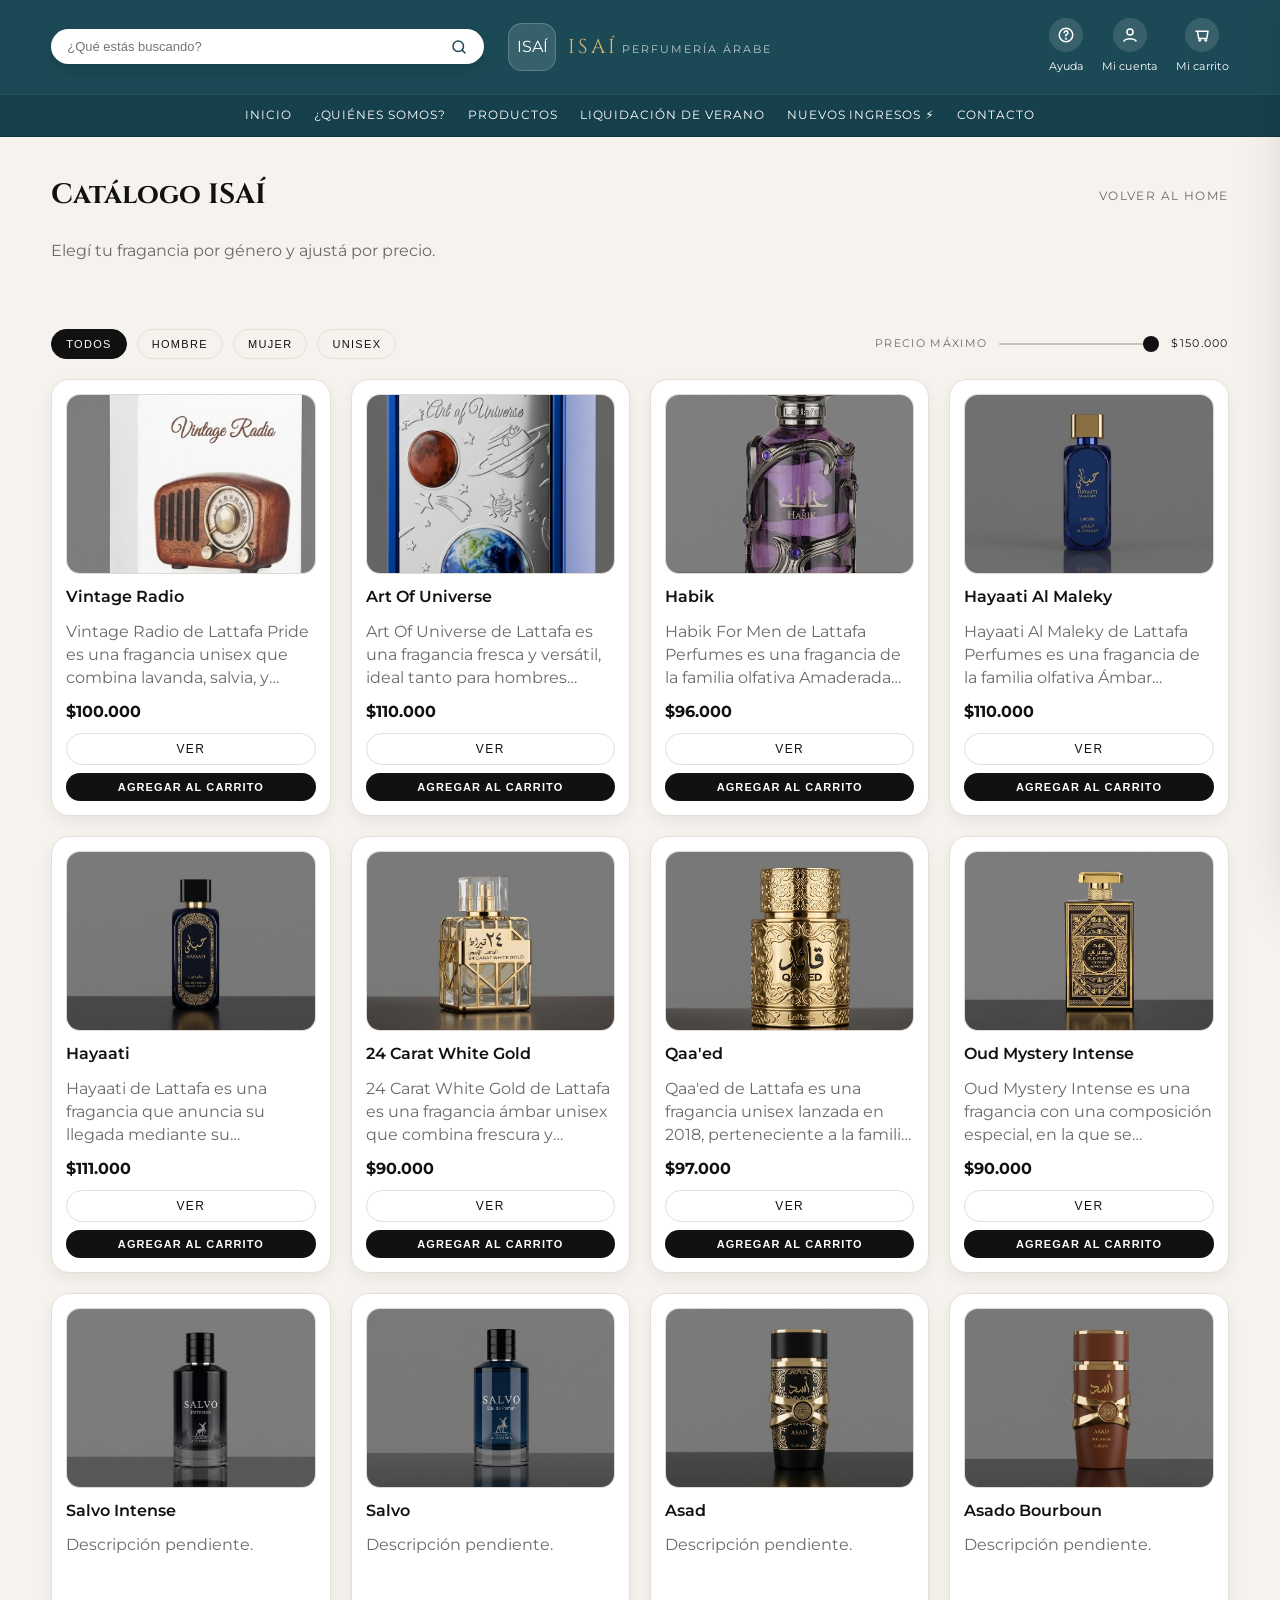
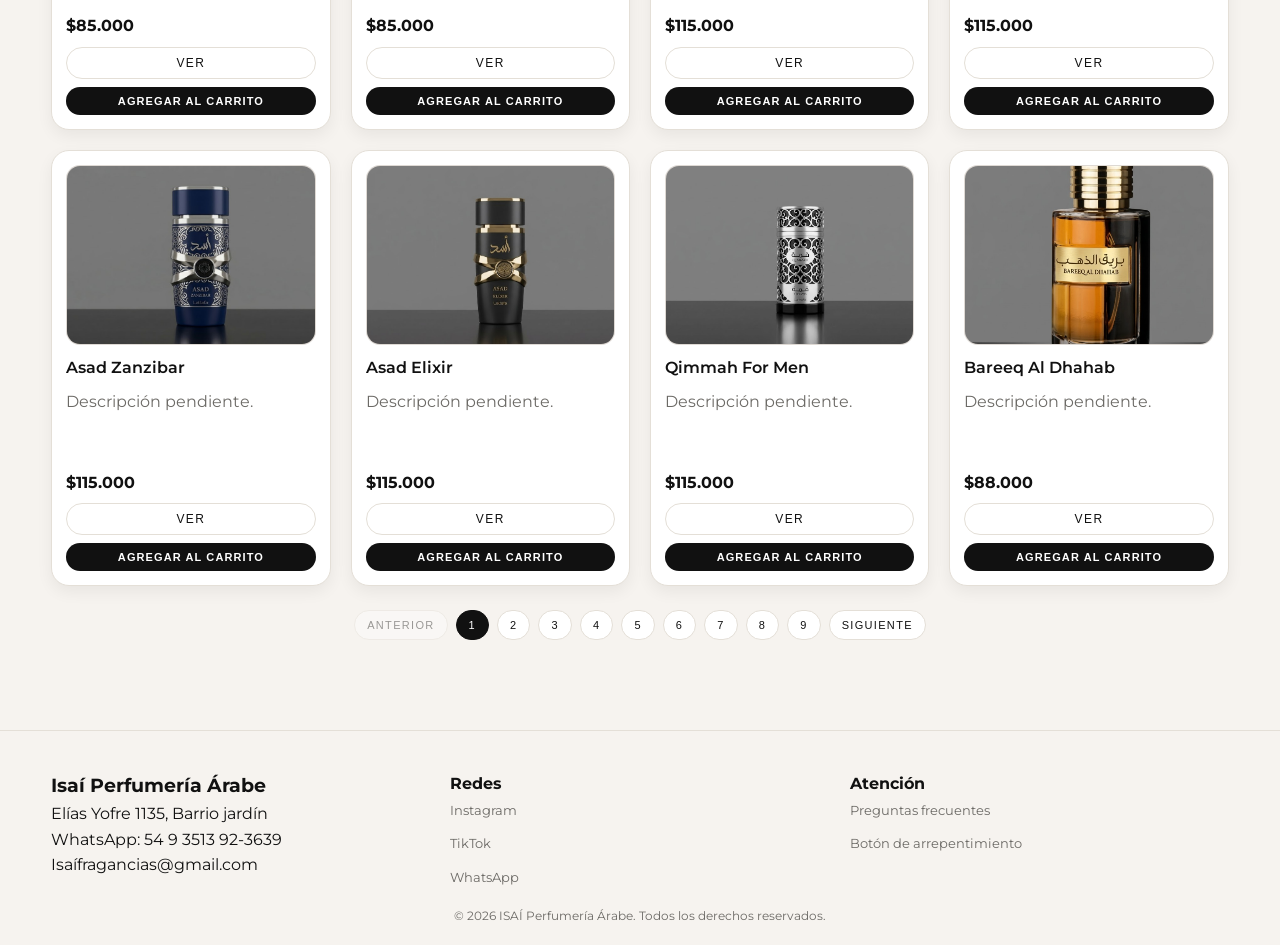
==== commit 2a85c6e1: "Cambios en la interfaz, agregamos todas las imagenes de los perfumes y refactorizamos el index" ====
--- a/catalogo.html
+++ b/catalogo.html
@@ -168,9 +168,9 @@
         <div class="catalog-grid">
 <!-- CATALOG_ITEMS_START -->
           <article class='catalog-item' data-sexo='hombre' data-price='100000'>
-            <div class='catalog-image' aria-hidden='true'></div>
+            <img class='catalog-image' src='assets/catalogo/vintage%20radio.jpg' alt='Vintage Radio' loading='lazy' />
             <h3>Vintage Radio</h3>
-            <p class='catalog-desc'>Descripción pendiente.</p>
+            <p class='catalog-desc'>Vintage Radio de Lattafa Pride es una fragancia unisex que combina lavanda, salvia, y bergamota en sus notas de salida, con un corazón de ciruela, palo santo, y pimienta negra, y finaliza con una base de sándalo y madera de ámbar.</p>
             <div class='catalog-bottom'>
               <span class='price'></span>
               <div class='catalog-actions'>
@@ -180,9 +180,9 @@
             </div>
           </article>
           <article class='catalog-item' data-sexo='hombre' data-price='110000'>
-            <div class='catalog-image' aria-hidden='true'></div>
+            <img class='catalog-image' src='assets/catalogo/art%20of%20universe.jpg' alt='Art Of Universe' loading='lazy' />
             <h3>Art Of Universe</h3>
-            <p class='catalog-desc'>Descripción pendiente.</p>
+            <p class='catalog-desc'>Art Of Universe de Lattafa es una fragancia fresca y versátil, ideal tanto para hombres como para mujeres que buscan una sensación limpia y vibrante. Desde el primer instante despliega un estallido cítrico gracias a la mandarina y la bergamota, reforzado por el toque mentolado de la menta y el ligero picante del jengibre.</p>
             <div class='catalog-bottom'>
               <span class='price'></span>
               <div class='catalog-actions'>
@@ -192,9 +192,9 @@
             </div>
           </article>
           <article class='catalog-item' data-sexo='hombre' data-price='96000'>
-            <div class='catalog-image' aria-hidden='true'></div>
+            <img class='catalog-image' src='assets/catalogo/habik.jpg' alt='Hayaati Al Maleky' loading='lazy' />
             <h3>Habik</h3>
-            <p class='catalog-desc'>Descripción pendiente.</p>
+            <p class='catalog-desc'>Habik For Men de Lattafa Perfumes es una fragancia de la familia olfativa Amaderada Aromática para Hombres. Esta fragrancia es nueva. Habik For Men se lanzó en 2025. Las Notas de Salida son pimienta, cardamomo, abrótano y bergamota; las Notas de Corazón son lavanda, canela y salvia; las Notas de Fondo son haba tonka, sándalo, pachulí, almizcle y Amberwood.</p>
             <div class='catalog-bottom'>
               <span class='price'></span>
               <div class='catalog-actions'>
@@ -204,9 +204,9 @@
             </div>
           </article>
           <article class='catalog-item' data-sexo='hombre' data-price='110000'>
-            <div class='catalog-image' aria-hidden='true'></div>
+            <img class='catalog-image' src='assets/catalogo/hayaati%20al%20maleky.jpeg' alt='Hayaati Al Maleky' loading='lazy' />
             <h3>Hayaati Al Maleky</h3>
-            <p class='catalog-desc'>Descripción pendiente.</p>
+            <p class='catalog-desc'>Hayaati Al Maleky de Lattafa Perfumes es una fragancia de la familia olfativa Ámbar Especiada para Hombres y Mujeres. Esta fragrancia es nueva. Hayaati Al Maleky se lanzó en 2022. Las Notas de Salida son nuez moscada, pimienta rosa, bergamota y jengibre; las Notas de Corazón son cedro, notas amaderadas, ládano y incienso; las Notas de Fondo son almizcle, ámbar y ámbar gris.</p>
             <div class='catalog-bottom'>
               <span class='price'></span>
               <div class='catalog-actions'>
@@ -216,9 +216,9 @@
             </div>
           </article>
           <article class='catalog-item' data-sexo='hombre' data-price='111000'>
-            <div class='catalog-image' aria-hidden='true'></div>
+            <img class='catalog-image' src='assets/catalogo/hayaati.jpeg' alt='Hayaati' loading='lazy' />
             <h3>Hayaati</h3>
-            <p class='catalog-desc'>Descripción pendiente.</p>
+            <p class='catalog-desc'>Hayaati de Lattafa es una fragancia que anuncia su llegada mediante su composición oriental especiada que fusiona la frescura vibrante con un fondo misterioso y seductor. Su carácter es intenso, equilibrado y absolutamente majestuoso, diseñado para quienes no se conforman con pasar desapercibidos..</p>
             <div class='catalog-bottom'>
               <span class='price'></span>
               <div class='catalog-actions'>
@@ -228,9 +228,9 @@
             </div>
           </article>
           <article class='catalog-item' data-sexo='hombre' data-price='90000'>
-            <div class='catalog-image' aria-hidden='true'></div>
+            <img class='catalog-image' src='assets/catalogo/24%20carat%20white%20gold.jpeg' alt='24 Carat White Gold' loading='lazy' />
             <h3>24 Carat White Gold</h3>
-            <p class='catalog-desc'>Descripción pendiente.</p>
+            <p class='catalog-desc'>24 Carat White Gold de Lattafa es una fragancia ámbar unisex que combina frescura y especias con un toque profundo de oud. Es conocida por su versatilidad y su aroma que balancea notas frescas y aromáticas sobre una base sensual de oud, lo que la hace ideal tanto para hombres como para mujeres.</p>
             <div class='catalog-bottom'>
               <span class='price'></span>
               <div class='catalog-actions'>
@@ -240,9 +240,9 @@
             </div>
           </article>
           <article class='catalog-item' data-sexo='hombre' data-price='97000'>
-            <div class='catalog-image' aria-hidden='true'></div>
-            <h3>Qaa&#39;Ed</h3>
-            <p class='catalog-desc'>Descripción pendiente.</p>
+            <img class='catalog-image' src='assets/catalogo/qaaed.jpg' alt='Qaa&#39;ed' loading='lazy' />
+            <h3>Qaa&#39;ed</h3>
+            <p class='catalog-desc'>Qaa'ed de Lattafa es una fragancia unisex lanzada en 2018, perteneciente a la familia olfativa Ámbar. Sus notas de salida incluyen canela, cardamomo y bergamota, las de corazón son azafrán, sándalo, cedro y clavel, mientras que las de fondo son vainilla, madera de oud, ámbar y cuero.</p>
             <div class='catalog-bottom'>
               <span class='price'></span>
               <div class='catalog-actions'>
@@ -252,9 +252,9 @@
             </div>
           </article>
           <article class='catalog-item' data-sexo='hombre' data-price='90000'>
-            <div class='catalog-image' aria-hidden='true'></div>
+            <img class='catalog-image' src='assets/catalogo/oud%20mystery%20intense.jpg' alt='Oud Mystery Intense' loading='lazy' />
             <h3>Oud Mystery Intense</h3>
-            <p class='catalog-desc'>Descripción pendiente.</p>
+            <p class='catalog-desc'>Oud Mystery Intense es una fragancia con una composición especial, en la que se encuentran vibrantes notas complementando armoniosamente el perfume. Aporta una sensación de profundidad y elegancia..</p>
             <div class='catalog-bottom'>
               <span class='price'></span>
               <div class='catalog-actions'>
@@ -264,7 +264,7 @@
             </div>
           </article>
           <article class='catalog-item' data-sexo='hombre' data-price='85000'>
-            <div class='catalog-image' aria-hidden='true'></div>
+            <img class='catalog-image' src='assets/catalogo/salvo%20intense.jpeg' alt='Salvo Intense' loading='lazy' />
             <h3>Salvo Intense</h3>
             <p class='catalog-desc'>Descripción pendiente.</p>
             <div class='catalog-bottom'>
@@ -276,7 +276,7 @@
             </div>
           </article>
           <article class='catalog-item' data-sexo='hombre' data-price='85000'>
-            <div class='catalog-image' aria-hidden='true'></div>
+            <img class='catalog-image' src='assets/catalogo/salvo.jpeg' alt='Salvo' loading='lazy' />
             <h3>Salvo</h3>
             <p class='catalog-desc'>Descripción pendiente.</p>
             <div class='catalog-bottom'>
@@ -288,7 +288,7 @@
             </div>
           </article>
           <article class='catalog-item' data-sexo='hombre' data-price='115000'>
-            <div class='catalog-image' aria-hidden='true'></div>
+            <img class='catalog-image' src='assets/catalogo/asad.jpeg' alt='Asad' loading='lazy' />
             <h3>Asad</h3>
             <p class='catalog-desc'>Descripción pendiente.</p>
             <div class='catalog-bottom'>
@@ -300,7 +300,7 @@
             </div>
           </article>
           <article class='catalog-item' data-sexo='hombre' data-price='115000'>
-            <div class='catalog-image' aria-hidden='true'></div>
+            <img class='catalog-image' src='assets/catalogo/asado%20bourbon.jpeg' alt='Asado Bourboun' loading='lazy' />
             <h3>Asado Bourboun</h3>
             <p class='catalog-desc'>Descripción pendiente.</p>
             <div class='catalog-bottom'>
@@ -312,7 +312,7 @@
             </div>
           </article>
           <article class='catalog-item' data-sexo='hombre' data-price='115000'>
-            <div class='catalog-image' aria-hidden='true'></div>
+            <img class='catalog-image' src='assets/catalogo/asado%20zanzibar.jpeg' alt='Asad Zanzibar' loading='lazy' />
             <h3>Asad Zanzibar</h3>
             <p class='catalog-desc'>Descripción pendiente.</p>
             <div class='catalog-bottom'>
@@ -324,7 +324,7 @@
             </div>
           </article>
           <article class='catalog-item' data-sexo='hombre' data-price='115000'>
-            <div class='catalog-image' aria-hidden='true'></div>
+            <img class='catalog-image' src='assets/catalogo/asad%20elixir.jpeg' alt='Asad Elixir' loading='lazy' />
             <h3>Asad Elixir</h3>
             <p class='catalog-desc'>Descripción pendiente.</p>
             <div class='catalog-bottom'>
@@ -336,7 +336,7 @@
             </div>
           </article>
           <article class='catalog-item' data-sexo='hombre' data-price='115000'>
-            <div class='catalog-image' aria-hidden='true'></div>
+            <img class='catalog-image' src='assets/catalogo/qimmah%20for%20men.jpeg' alt='Qimmah For Men' loading='lazy' />
             <h3>Qimmah For Men</h3>
             <p class='catalog-desc'>Descripción pendiente.</p>
             <div class='catalog-bottom'>
@@ -348,7 +348,7 @@
             </div>
           </article>
           <article class='catalog-item' data-sexo='hombre' data-price='88000'>
-            <div class='catalog-image' aria-hidden='true'></div>
+            <img class='catalog-image' src='assets/catalogo/bareeq%20al%20dhahab.jpeg' alt='Bareeq Al Dhahab' loading='lazy' />
             <h3>Bareeq Al Dhahab</h3>
             <p class='catalog-desc'>Descripción pendiente.</p>
             <div class='catalog-bottom'>
@@ -360,7 +360,7 @@
             </div>
           </article>
           <article class='catalog-item' data-sexo='hombre' data-price='125000'>
-            <div class='catalog-image' aria-hidden='true'></div>
+            <img class='catalog-image' src='assets/catalogo/historic%20olmeda.jpeg' alt='Historic Olmeda' loading='lazy' />
             <h3>Historic Olmeda</h3>
             <p class='catalog-desc'>Descripción pendiente.</p>
             <div class='catalog-bottom'>
@@ -372,7 +372,7 @@
             </div>
           </article>
           <article class='catalog-item' data-sexo='hombre' data-price='145000'>
-            <div class='catalog-image' aria-hidden='true'></div>
+            <img class='catalog-image' src='assets/catalogo/liquid%20brun.jpg' alt='Liquid Brun' loading='lazy' />
             <h3>Liquid Brun</h3>
             <p class='catalog-desc'>Descripción pendiente.</p>
             <div class='catalog-bottom'>
@@ -384,7 +384,7 @@
             </div>
           </article>
           <article class='catalog-item' data-sexo='hombre' data-price='150000'>
-            <div class='catalog-image' aria-hidden='true'></div>
+            <img class='catalog-image' src='assets/catalogo/bharara%20king.jpg' alt='Bharara King' loading='lazy' />
             <h3>Bharara King</h3>
             <p class='catalog-desc'>Descripción pendiente.</p>
             <div class='catalog-bottom'>
@@ -396,7 +396,7 @@
             </div>
           </article>
           <article class='catalog-item' data-sexo='hombre' data-price='145000'>
-            <div class='catalog-image' aria-hidden='true'></div>
+            <img class='catalog-image' src='assets/catalogo/bharara%20viking.jpeg' alt='Bharara Viking' loading='lazy' />
             <h3>Bharara Viking</h3>
             <p class='catalog-desc'>Descripción pendiente.</p>
             <div class='catalog-bottom'>
@@ -408,7 +408,7 @@
             </div>
           </article>
           <article class='catalog-item' data-sexo='hombre' data-price='145000'>
-            <div class='catalog-image' aria-hidden='true'></div>
+            <img class='catalog-image' src='assets/catalogo/bharara%20viking%20rio.jpg' alt='Bharara Viking Rio' loading='lazy' />
             <h3>Bharara Viking Rio</h3>
             <p class='catalog-desc'>Descripción pendiente.</p>
             <div class='catalog-bottom'>
@@ -420,7 +420,7 @@
             </div>
           </article>
           <article class='catalog-item' data-sexo='hombre' data-price='98000'>
-            <div class='catalog-image' aria-hidden='true'></div>
+            <img class='catalog-image' src='assets/catalogo/al%20qiam%20gold.jpg' alt='Al Qiam Gold' loading='lazy' />
             <h3>Al Qiam Gold</h3>
             <p class='catalog-desc'>Descripción pendiente.</p>
             <div class='catalog-bottom'>
@@ -432,7 +432,7 @@
             </div>
           </article>
           <article class='catalog-item' data-sexo='hombre' data-price='115000'>
-            <div class='catalog-image' aria-hidden='true'></div>
+            <img class='catalog-image' src='assets/catalogo/badee%20al%20oud%20of%20glory.jpg' alt='Badee Al Oud Of Glory' loading='lazy' />
             <h3>Badee Al Oud Of Glory</h3>
             <p class='catalog-desc'>Descripción pendiente.</p>
             <div class='catalog-bottom'>
@@ -444,7 +444,7 @@
             </div>
           </article>
           <article class='catalog-item' data-sexo='hombre' data-price='125000'>
-            <div class='catalog-image' aria-hidden='true'></div>
+            <img class='catalog-image' src='assets/catalogo/club%20de%20nuit%20sillage.jpg' alt='Club De Nuit Sillage' loading='lazy' />
             <h3>Club De Nuit Sillage</h3>
             <p class='catalog-desc'>Descripción pendiente.</p>
             <div class='catalog-bottom'>
@@ -456,7 +456,7 @@
             </div>
           </article>
           <article class='catalog-item' data-sexo='hombre' data-price='145000'>
-            <div class='catalog-image' aria-hidden='true'></div>
+            <img class='catalog-image' src='assets/catalogo/club%20de%20nuit%20bling.jpg' alt='Club De Nuit Bling' loading='lazy' />
             <h3>Club De Nuit Bling</h3>
             <p class='catalog-desc'>Descripción pendiente.</p>
             <div class='catalog-bottom'>
@@ -468,7 +468,7 @@
             </div>
           </article>
           <article class='catalog-item' data-sexo='hombre' data-price='135000'>
-            <div class='catalog-image' aria-hidden='true'></div>
+            <img class='catalog-image' src='assets/catalogo/club%20de%20nuit%20iconic.jpeg' alt='Club De Nuit Iconic' loading='lazy' />
             <h3>Club De Nuit Iconic</h3>
             <p class='catalog-desc'>Descripción pendiente.</p>
             <div class='catalog-bottom'>
@@ -480,7 +480,7 @@
             </div>
           </article>
           <article class='catalog-item' data-sexo='hombre' data-price='125000'>
-            <div class='catalog-image' aria-hidden='true'></div>
+            <img class='catalog-image' src='assets/catalogo/club%20de%20nuit%20intense%20man.jpeg' alt='Club De Nuit Intense Man' loading='lazy' />
             <h3>Club De Nuit Intense Man</h3>
             <p class='catalog-desc'>Descripción pendiente.</p>
             <div class='catalog-bottom'>
@@ -492,7 +492,7 @@
             </div>
           </article>
           <article class='catalog-item' data-sexo='hombre' data-price='145000'>
-            <div class='catalog-image' aria-hidden='true'></div>
+            <img class='catalog-image' src='assets/catalogo/club%20de%20nuit%20precieux.jpeg' alt='Club De Nuit Precieux' loading='lazy' />
             <h3>Club De Nuit Precieux</h3>
             <p class='catalog-desc'>Descripción pendiente.</p>
             <div class='catalog-bottom'>
@@ -504,7 +504,7 @@
             </div>
           </article>
           <article class='catalog-item' data-sexo='hombre' data-price='150000'>
-            <div class='catalog-image' aria-hidden='true'></div>
+            <img class='catalog-image' src='assets/catalogo/odyssey%20revolution.jpeg' alt='Odyssey Revolution' loading='lazy' />
             <h3>Odyssey Revolution</h3>
             <p class='catalog-desc'>Descripción pendiente.</p>
             <div class='catalog-bottom'>
@@ -516,7 +516,7 @@
             </div>
           </article>
           <article class='catalog-item' data-sexo='hombre' data-price='125000'>
-            <div class='catalog-image' aria-hidden='true'></div>
+            <img class='catalog-image' src='assets/catalogo/odyssey%20homme.jpeg' alt='Odyssey Homme' loading='lazy' />
             <h3>Odyssey Homme</h3>
             <p class='catalog-desc'>Descripción pendiente.</p>
             <div class='catalog-bottom'>
@@ -528,7 +528,7 @@
             </div>
           </article>
           <article class='catalog-item' data-sexo='hombre' data-price='120000'>
-            <div class='catalog-image' aria-hidden='true'></div>
+            <img class='catalog-image' src='assets/catalogo/odyssey%20aoud.jpeg' alt='Odyssey Aoud' loading='lazy' />
             <h3>Odyssey Aoud</h3>
             <p class='catalog-desc'>Descripción pendiente.</p>
             <div class='catalog-bottom'>
@@ -540,7 +540,7 @@
             </div>
           </article>
           <article class='catalog-item' data-sexo='hombre' data-price='120000'>
-            <div class='catalog-image' aria-hidden='true'></div>
+            <img class='catalog-image' src='assets/catalogo/odyssey%20wild%20one%20gold%20edition.jpeg' alt='Odyssey Wild One Gold Edition' loading='lazy' />
             <h3>Odyssey Wild One Gold Edition</h3>
             <p class='catalog-desc'>Descripción pendiente.</p>
             <div class='catalog-bottom'>
@@ -552,7 +552,7 @@
             </div>
           </article>
           <article class='catalog-item' data-sexo='hombre' data-price='120000'>
-            <div class='catalog-image' aria-hidden='true'></div>
+            <img class='catalog-image' src='assets/catalogo/osyssey%20home%20white%20edition.jpg' alt='Osyssey Home White Edition' loading='lazy' />
             <h3>Osyssey Home White Edition</h3>
             <p class='catalog-desc'>Descripción pendiente.</p>
             <div class='catalog-bottom'>
@@ -564,7 +564,7 @@
             </div>
           </article>
           <article class='catalog-item' data-sexo='hombre' data-price='119000'>
-            <div class='catalog-image' aria-hidden='true'></div>
+            <img class='catalog-image' src='assets/catalogo/odyssey%20spectra.jpg' alt='Odyssey Spectra' loading='lazy' />
             <h3>Odyssey Spectra</h3>
             <p class='catalog-desc'>Descripción pendiente.</p>
             <div class='catalog-bottom'>
@@ -576,7 +576,7 @@
             </div>
           </article>
           <article class='catalog-item' data-sexo='hombre' data-price='120000'>
-            <div class='catalog-image' aria-hidden='true'></div>
+            <img class='catalog-image' src='assets/catalogo/odyssey%20aqua%20edition.jpeg' alt='Odyssey Aqua Edition' loading='lazy' />
             <h3>Odyssey Aqua Edition</h3>
             <p class='catalog-desc'>Descripción pendiente.</p>
             <div class='catalog-bottom'>
@@ -588,7 +588,7 @@
             </div>
           </article>
           <article class='catalog-item' data-sexo='hombre' data-price='120000'>
-            <div class='catalog-image' aria-hidden='true'></div>
+            <img class='catalog-image' src='assets/catalogo/odyssey%20tyrant%20special%20edition.jpg' alt='Odyssey Tyrant Special Edition' loading='lazy' />
             <h3>Odyssey Tyrant Special Edition</h3>
             <p class='catalog-desc'>Descripción pendiente.</p>
             <div class='catalog-bottom'>
@@ -600,7 +600,7 @@
             </div>
           </article>
           <article class='catalog-item' data-sexo='hombre' data-price='125000'>
-            <div class='catalog-image' aria-hidden='true'></div>
+            <img class='catalog-image' src='assets/catalogo/odyssey%20mega%20man.jpg' alt='Odyssey Mega Man' loading='lazy' />
             <h3>Odyssey Mega Man</h3>
             <p class='catalog-desc'>Descripción pendiente.</p>
             <div class='catalog-bottom'>
@@ -612,7 +612,7 @@
             </div>
           </article>
           <article class='catalog-item' data-sexo='hombre' data-price='110000'>
-            <div class='catalog-image' aria-hidden='true'></div>
+            <img class='catalog-image' src='assets/catalogo/maahir%20legacy.jpg' alt='Maahir Legacy' loading='lazy' />
             <h3>Maahir Legacy</h3>
             <p class='catalog-desc'>Descripción pendiente.</p>
             <div class='catalog-bottom'>
@@ -624,7 +624,7 @@
             </div>
           </article>
           <article class='catalog-item' data-sexo='hombre' data-price='100000'>
-            <div class='catalog-image' aria-hidden='true'></div>
+            <img class='catalog-image' src='assets/catalogo/maahir%20black%20edition.jpg' alt='Maahir Black Edition' loading='lazy' />
             <h3>Maahir Black Edition</h3>
             <p class='catalog-desc'>Descripción pendiente.</p>
             <div class='catalog-bottom'>
@@ -636,7 +636,7 @@
             </div>
           </article>
           <article class='catalog-item' data-sexo='hombre' data-price='90000'>
-            <div class='catalog-image' aria-hidden='true'></div>
+            <img class='catalog-image' src='assets/catalogo/qaed%20al%20fursan%20untamed.jpg' alt='Qaed Al Fursan Untamed' loading='lazy' />
             <h3>Qaed Al Fursan Untamed</h3>
             <p class='catalog-desc'>Descripción pendiente.</p>
             <div class='catalog-bottom'>
@@ -648,7 +648,7 @@
             </div>
           </article>
           <article class='catalog-item' data-sexo='hombre' data-price='115000'>
-            <div class='catalog-image' aria-hidden='true'></div>
+            <img class='catalog-image' src='assets/catalogo/rayhaan%20elixir.jpeg' alt='Rayhaan Elixir' loading='lazy' />
             <h3>Rayhaan Elixir</h3>
             <p class='catalog-desc'>Descripción pendiente.</p>
             <div class='catalog-bottom'>
@@ -660,7 +660,7 @@
             </div>
           </article>
           <article class='catalog-item' data-sexo='hombre' data-price='106000'>
-            <div class='catalog-image' aria-hidden='true'></div>
+            <img class='catalog-image' src='assets/catalogo/corium.jpg' alt='Corium' loading='lazy' />
             <h3>Corium</h3>
             <p class='catalog-desc'>Descripción pendiente.</p>
             <div class='catalog-bottom'>
@@ -672,7 +672,7 @@
             </div>
           </article>
           <article class='catalog-item' data-sexo='hombre' data-price='106000'>
-            <div class='catalog-image' aria-hidden='true'></div>
+            <img class='catalog-image' src='assets/catalogo/tiger.jpg' alt='Tiger' loading='lazy' />
             <h3>Tiger</h3>
             <p class='catalog-desc'>Descripción pendiente.</p>
             <div class='catalog-bottom'>
@@ -684,7 +684,7 @@
             </div>
           </article>
           <article class='catalog-item' data-sexo='hombre' data-price='125000'>
-            <div class='catalog-image' aria-hidden='true'></div>
+            <img class='catalog-image' src='assets/catalogo/9pm.jpg' alt='9Pm' loading='lazy' />
             <h3>9Pm</h3>
             <p class='catalog-desc'>Descripción pendiente.</p>
             <div class='catalog-bottom'>
@@ -696,7 +696,7 @@
             </div>
           </article>
           <article class='catalog-item' data-sexo='hombre' data-price='106000'>
-            <div class='catalog-image' aria-hidden='true'></div>
+            <img class='catalog-image' src='assets/catalogo/9am%20dive.jpeg' alt='9Am Dive' loading='lazy' />
             <h3>9Am Dive</h3>
             <p class='catalog-desc'>Descripción pendiente.</p>
             <div class='catalog-bottom'>
@@ -708,7 +708,7 @@
             </div>
           </article>
           <article class='catalog-item' data-sexo='hombre' data-price='120000'>
-            <div class='catalog-image' aria-hidden='true'></div>
+            <img class='catalog-image' src='assets/catalogo/9pm%20elixir.jpg' alt='9Pm Elixir' loading='lazy' />
             <h3>9Pm Elixir</h3>
             <p class='catalog-desc'>Descripción pendiente.</p>
             <div class='catalog-bottom'>
@@ -720,7 +720,7 @@
             </div>
           </article>
           <article class='catalog-item' data-sexo='hombre' data-price='130000'>
-            <div class='catalog-image' aria-hidden='true'></div>
+            <img class='catalog-image' src='assets/catalogo/haramain%20amber%20oud%20dubai%20night.jpg' alt='Haramain Amber Oud Dubai Night' loading='lazy' />
             <h3>Haramain Amber Oud Dubai Night</h3>
             <p class='catalog-desc'>Descripción pendiente.</p>
             <div class='catalog-bottom'>
@@ -732,7 +732,7 @@
             </div>
           </article>
           <article class='catalog-item' data-sexo='hombre' data-price='135000'>
-            <div class='catalog-image' aria-hidden='true'></div>
+            <img class='catalog-image' src='assets/catalogo/haramain%20amber%20oud.jpg' alt='Haramain Amber Oud' loading='lazy' />
             <h3>Haramain Amber Oud</h3>
             <p class='catalog-desc'>Descripción pendiente.</p>
             <div class='catalog-bottom'>
@@ -744,7 +744,7 @@
             </div>
           </article>
           <article class='catalog-item' data-sexo='hombre' data-price='130000'>
-            <div class='catalog-image' aria-hidden='true'></div>
+            <img class='catalog-image' src='assets/catalogo/the%20kingdom.jpeg' alt='The Kingdom' loading='lazy' />
             <h3>The Kingdom</h3>
             <p class='catalog-desc'>Descripción pendiente.</p>
             <div class='catalog-bottom'>
@@ -756,7 +756,7 @@
             </div>
           </article>
           <article class='catalog-item' data-sexo='hombre' data-price='115000'>
-            <div class='catalog-image' aria-hidden='true'></div>
+            <img class='catalog-image' src='assets/catalogo/khamran%20durkan.jpeg' alt='Khamran Durkan' loading='lazy' />
             <h3>Khamran Durkan</h3>
             <p class='catalog-desc'>Descripción pendiente.</p>
             <div class='catalog-bottom'>
@@ -768,7 +768,7 @@
             </div>
           </article>
           <article class='catalog-item' data-sexo='hombre' data-price='115000'>
-            <div class='catalog-image' aria-hidden='true'></div>
+            <img class='catalog-image' src='assets/catalogo/khamran.jpeg' alt='Khamran' loading='lazy' />
             <h3>Khamran</h3>
             <p class='catalog-desc'>Descripción pendiente.</p>
             <div class='catalog-bottom'>
@@ -780,7 +780,7 @@
             </div>
           </article>
           <article class='catalog-item' data-sexo='hombre' data-price='115000'>
-            <div class='catalog-image' aria-hidden='true'></div>
+            <img class='catalog-image' src='assets/catalogo/khamran%20qahwa.jpg' alt='Khamran Qahwa' loading='lazy' />
             <h3>Khamran Qahwa</h3>
             <p class='catalog-desc'>Descripción pendiente.</p>
             <div class='catalog-bottom'>
@@ -792,7 +792,7 @@
             </div>
           </article>
           <article class='catalog-item' data-sexo='hombre' data-price='120000'>
-            <div class='catalog-image' aria-hidden='true'></div>
+            <img class='catalog-image' src='assets/catalogo/odyssey%20go%20mango.jpeg' alt='Odyssey Go Mango' loading='lazy' />
             <h3>Odyssey Go Mango</h3>
             <p class='catalog-desc'>Descripción pendiente.</p>
             <div class='catalog-bottom'>
@@ -804,7 +804,7 @@
             </div>
           </article>
           <article class='catalog-item' data-sexo='hombre' data-price='110000'>
-            <div class='catalog-image' aria-hidden='true'></div>
+            <img class='catalog-image' src='assets/catalogo/odyssey%20mandarin%20sky.jpeg' alt='Odyssey Mandarin Sky' loading='lazy' />
             <h3>Odyssey Mandarin Sky</h3>
             <p class='catalog-desc'>Descripción pendiente.</p>
             <div class='catalog-bottom'>
@@ -816,7 +816,7 @@
             </div>
           </article>
           <article class='catalog-item' data-sexo='hombre' data-price='119000'>
-            <div class='catalog-image' aria-hidden='true'></div>
+            <img class='catalog-image' src='assets/catalogo/odyssey%20mandarin%20sky%20elixir.jpeg' alt='Odyssey Mandarin Sky Elixir' loading='lazy' />
             <h3>Odyssey Mandarin Sky Elixir</h3>
             <p class='catalog-desc'>Descripción pendiente.</p>
             <div class='catalog-bottom'>
@@ -828,7 +828,7 @@
             </div>
           </article>
           <article class='catalog-item' data-sexo='hombre' data-price='120000'>
-            <div class='catalog-image' aria-hidden='true'></div>
+            <img class='catalog-image' src='assets/catalogo/sceptre%20malachite.jpeg' alt='Sceptre Malachite' loading='lazy' />
             <h3>Sceptre Malachite</h3>
             <p class='catalog-desc'>Descripción pendiente.</p>
             <div class='catalog-bottom'>
@@ -840,7 +840,7 @@
             </div>
           </article>
           <article class='catalog-item' data-sexo='hombre' data-price='120000'>
-            <div class='catalog-image' aria-hidden='true'></div>
+            <img class='catalog-image' src='assets/catalogo/sceptre%20amazonite.jpeg' alt='Sceptre Amazonite' loading='lazy' />
             <h3>Sceptre Amazonite</h3>
             <p class='catalog-desc'>Descripción pendiente.</p>
             <div class='catalog-bottom'>
@@ -852,7 +852,7 @@
             </div>
           </article>
           <article class='catalog-item' data-sexo='hombre' data-price='120000'>
-            <div class='catalog-image' aria-hidden='true'></div>
+            <img class='catalog-image' src='assets/catalogo/sceptre%20oceana.jpg' alt='Sceptre Oceana' loading='lazy' />
             <h3>Sceptre Oceana</h3>
             <p class='catalog-desc'>Descripción pendiente.</p>
             <div class='catalog-bottom'>
@@ -864,7 +864,7 @@
             </div>
           </article>
           <article class='catalog-item' data-sexo='hombre' data-price='120000'>
-            <div class='catalog-image' aria-hidden='true'></div>
+            <img class='catalog-image' src='assets/catalogo/his%20confession.jpg' alt='His Confession' loading='lazy' />
             <h3>His Confession</h3>
             <p class='catalog-desc'>Descripción pendiente.</p>
             <div class='catalog-bottom'>
@@ -876,7 +876,7 @@
             </div>
           </article>
           <article class='catalog-item' data-sexo='hombre' data-price='120000'>
-            <div class='catalog-image' aria-hidden='true'></div>
+            <img class='catalog-image' src='assets/catalogo/shaheen%20gold.jpg' alt='Shaheen Gold' loading='lazy' />
             <h3>Shaheen Gold</h3>
             <p class='catalog-desc'>Descripción pendiente.</p>
             <div class='catalog-bottom'>
@@ -888,7 +888,7 @@
             </div>
           </article>
           <article class='catalog-item' data-sexo='hombre' data-price='110000'>
-            <div class='catalog-image' aria-hidden='true'></div>
+            <img class='catalog-image' src='assets/catalogo/shaheen%20silver.jpg' alt='Shaheen Silver' loading='lazy' />
             <h3>Shaheen Silver</h3>
             <p class='catalog-desc'>Descripción pendiente.</p>
             <div class='catalog-bottom'>
@@ -900,7 +900,7 @@
             </div>
           </article>
           <article class='catalog-item' data-sexo='hombre' data-price='115000'>
-            <div class='catalog-image' aria-hidden='true'></div>
+            <img class='catalog-image' src='assets/catalogo/al%20noble%20ameer.jpg' alt='Al Noble Ameer' loading='lazy' />
             <h3>Al Noble Ameer</h3>
             <p class='catalog-desc'>Descripción pendiente.</p>
             <div class='catalog-bottom'>
@@ -912,7 +912,7 @@
             </div>
           </article>
           <article class='catalog-item' data-sexo='hombre' data-price='115000'>
-            <div class='catalog-image' aria-hidden='true'></div>
+            <img class='catalog-image' src='assets/catalogo/al%20noble%20safeer.jpeg' alt='Al Noble Safeer' loading='lazy' />
             <h3>Al Noble Safeer</h3>
             <p class='catalog-desc'>Descripción pendiente.</p>
             <div class='catalog-bottom'>
@@ -924,7 +924,7 @@
             </div>
           </article>
           <article class='catalog-item' data-sexo='hombre' data-price='115000'>
-            <div class='catalog-image' aria-hidden='true'></div>
+            <img class='catalog-image' src='assets/catalogo/al%20noble%20wazeer.jpeg' alt='Al Noble Wazeer' loading='lazy' />
             <h3>Al Noble Wazeer</h3>
             <p class='catalog-desc'>Descripción pendiente.</p>
             <div class='catalog-bottom'>
@@ -936,7 +936,7 @@
             </div>
           </article>
           <article class='catalog-item' data-sexo='hombre' data-price='120000'>
-            <div class='catalog-image' aria-hidden='true'></div>
+            <img class='catalog-image' src='assets/catalogo/vintagle%20castle.jpg' alt='Vintagle Castle' loading='lazy' />
             <h3>Vintagle Castle</h3>
             <p class='catalog-desc'>Descripción pendiente.</p>
             <div class='catalog-bottom'>
@@ -948,7 +948,7 @@
             </div>
           </article>
           <article class='catalog-item' data-sexo='hombre' data-price='115000'>
-            <div class='catalog-image' aria-hidden='true'></div>
+            <img class='catalog-image' src='assets/catalogo/pisa.jpg' alt='Pisa' loading='lazy' />
             <h3>Pisa</h3>
             <p class='catalog-desc'>Descripción pendiente.</p>
             <div class='catalog-bottom'>
@@ -960,7 +960,7 @@
             </div>
           </article>
           <article class='catalog-item' data-sexo='hombre' data-price='115000'>
-            <div class='catalog-image' aria-hidden='true'></div>
+            <img class='catalog-image' src='assets/catalogo/fakhar%20black.jpeg' alt='Fakhar Black' loading='lazy' />
             <h3>Fakhar Black</h3>
             <p class='catalog-desc'>Descripción pendiente.</p>
             <div class='catalog-bottom'>
@@ -972,7 +972,7 @@
             </div>
           </article>
           <article class='catalog-item' data-sexo='hombre' data-price='115000'>
-            <div class='catalog-image' aria-hidden='true'></div>
+            <img class='catalog-image' src='assets/catalogo/fakhar%20extrait.jpg' alt='Fakhar Extrait' loading='lazy' />
             <h3>Fakhar Extrait</h3>
             <p class='catalog-desc'>Descripción pendiente.</p>
             <div class='catalog-bottom'>
@@ -984,7 +984,7 @@
             </div>
           </article>
           <article class='catalog-item' data-sexo='hombre' data-price='120000'>
-            <div class='catalog-image' aria-hidden='true'></div>
+            <img class='catalog-image' src='assets/catalogo/fakhar%20platin.jpg' alt='Fakhar Platin' loading='lazy' />
             <h3>Fakhar Platin</h3>
             <p class='catalog-desc'>Descripción pendiente.</p>
             <div class='catalog-bottom'>
@@ -996,7 +996,7 @@
             </div>
           </article>
           <article class='catalog-item' data-sexo='hombre' data-price='115000'>
-            <div class='catalog-image' aria-hidden='true'></div>
+            <img class='catalog-image' src='assets/catalogo/hawas%20fire.jpg' alt='Hawas Fire' loading='lazy' />
             <h3>Hawas Fire</h3>
             <p class='catalog-desc'>Descripción pendiente.</p>
             <div class='catalog-bottom'>
@@ -1008,7 +1008,7 @@
             </div>
           </article>
           <article class='catalog-item' data-sexo='hombre' data-price='120000'>
-            <div class='catalog-image' aria-hidden='true'></div>
+            <img class='catalog-image' src='assets/catalogo/hawas%20elixir.jpeg' alt='Hawas Elixir' loading='lazy' />
             <h3>Hawas Elixir</h3>
             <p class='catalog-desc'>Descripción pendiente.</p>
             <div class='catalog-bottom'>
@@ -1020,7 +1020,7 @@
             </div>
           </article>
           <article class='catalog-item' data-sexo='hombre' data-price='115000'>
-            <div class='catalog-image' aria-hidden='true'></div>
+            <img class='catalog-image' src='assets/catalogo/hawas%20black.jpeg' alt='Hawas Black' loading='lazy' />
             <h3>Hawas Black</h3>
             <p class='catalog-desc'>Descripción pendiente.</p>
             <div class='catalog-bottom'>
@@ -1032,7 +1032,7 @@
             </div>
           </article>
           <article class='catalog-item' data-sexo='hombre' data-price='98000'>
-            <div class='catalog-image' aria-hidden='true'></div>
+            <img class='catalog-image' src='assets/catalogo/philos%20pura.jpg' alt='Philos' loading='lazy' />
             <h3>Philos</h3>
             <p class='catalog-desc'>Descripción pendiente.</p>
             <div class='catalog-bottom'>
@@ -1044,7 +1044,7 @@
             </div>
           </article>
           <article class='catalog-item' data-sexo='mujer' data-price='110000'>
-            <div class='catalog-image' aria-hidden='true'></div>
+            <img class='catalog-image' src='assets/catalogo/24%20carat%20pure%20gold.jpeg' alt='24 Carat Pure Gold' loading='lazy' />
             <h3>24 Carat Pure Gold</h3>
             <p class='catalog-desc'>Descripción pendiente.</p>
             <div class='catalog-bottom'>
@@ -1056,7 +1056,7 @@
             </div>
           </article>
           <article class='catalog-item' data-sexo='mujer' data-price='120000'>
-            <div class='catalog-image' aria-hidden='true'></div>
+            <img class='catalog-image' src='assets/catalogo/hawas%20for%20her.jpg' alt='Hawas For Her' loading='lazy' />
             <h3>Hawas For Her</h3>
             <p class='catalog-desc'>Descripción pendiente.</p>
             <div class='catalog-bottom'>
@@ -1068,7 +1068,7 @@
             </div>
           </article>
           <article class='catalog-item' data-sexo='mujer' data-price='125000'>
-            <div class='catalog-image' aria-hidden='true'></div>
+            <img class='catalog-image' src='assets/catalogo/hawas%20for%20her%20eclat.jpeg' alt='Hawas For Her Eclat' loading='lazy' />
             <h3>Hawas For Her Eclat</h3>
             <p class='catalog-desc'>Descripción pendiente.</p>
             <div class='catalog-bottom'>
@@ -1080,7 +1080,7 @@
             </div>
           </article>
           <article class='catalog-item' data-sexo='mujer' data-price='120000'>
-            <div class='catalog-image' aria-hidden='true'></div>
+            <img class='catalog-image' src='assets/catalogo/emaan.jpg' alt='Emaan' loading='lazy' />
             <h3>Emaan</h3>
             <p class='catalog-desc'>Descripción pendiente.</p>
             <div class='catalog-bottom'>
@@ -1092,7 +1092,7 @@
             </div>
           </article>
           <article class='catalog-item' data-sexo='mujer' data-price='120000'>
-            <div class='catalog-image' aria-hidden='true'></div>
+            <img class='catalog-image' src='assets/catalogo/sakeena.jpeg' alt='Sakeena' loading='lazy' />
             <h3>Sakeena</h3>
             <p class='catalog-desc'>Descripción pendiente.</p>
             <div class='catalog-bottom'>
@@ -1104,7 +1104,7 @@
             </div>
           </article>
           <article class='catalog-item' data-sexo='mujer' data-price='120000'>
-            <div class='catalog-image' aria-hidden='true'></div>
+            <img class='catalog-image' src='assets/catalogo/haya.jpeg' alt='Haya' loading='lazy' />
             <h3>Haya</h3>
             <p class='catalog-desc'>Descripción pendiente.</p>
             <div class='catalog-bottom'>
@@ -1116,7 +1116,7 @@
             </div>
           </article>
           <article class='catalog-item' data-sexo='mujer' data-price='116000'>
-            <div class='catalog-image' aria-hidden='true'></div>
+            <img class='catalog-image' src='assets/catalogo/the%20kingdom.jpeg' alt='The Kingdom' loading='lazy' />
             <h3>The Kingdom</h3>
             <p class='catalog-desc'>Descripción pendiente.</p>
             <div class='catalog-bottom'>
@@ -1128,7 +1128,19 @@
             </div>
           </article>
           <article class='catalog-item' data-sexo='mujer' data-price='120000'>
-            <div class='catalog-image' aria-hidden='true'></div>
+            <img class='catalog-image' src='assets/catalogo/eclaire banoffi.jpg' alt='Eclaire' loading='lazy' />
+            <h3>Eclaire Banoffi</h3>
+            <p class='catalog-desc'>Descripción pendiente.</p>
+            <div class='catalog-bottom'>
+              <span class='price'></span>
+              <div class='catalog-actions'>
+                <button class='btn-ghost'>Ver</button>
+                <button class='btn-add'>Agregar al carrito</button>
+              </div>
+            </div>
+          </article>
+          <article class='catalog-item' data-sexo='mujer' data-price='95000'>
+            <img class='catalog-image' src='assets/catalogo/eclaire.jpeg' alt='Eclaire' loading='lazy' />
             <h3>Eclaire</h3>
             <p class='catalog-desc'>Descripción pendiente.</p>
             <div class='catalog-bottom'>
@@ -1139,33 +1151,549 @@
               </div>
             </div>
           </article>
+          <article class='catalog-item' data-sexo='mujer' data-price='117000'>
+            <img class='catalog-image' src='assets/catalogo/9am.jpg' alt='9Am' loading='lazy' />
+            <h3>9Am</h3>
+            <p class='catalog-desc'>Descripción pendiente.</p>
+            <div class='catalog-bottom'>
+              <span class='price'></span>
+              <div class='catalog-actions'>
+                <button class='btn-ghost'>Ver</button>
+                <button class='btn-add'>Agregar al carrito</button>
+              </div>
+            </div>
+          </article>
+          <article class='catalog-item' data-sexo='mujer' data-price='115000'>
+            <img class='catalog-image' src='assets/catalogo/her%20confession.jpg' alt='Her Confession' loading='lazy' />
+            <h3>Her Confession</h3>
+            <p class='catalog-desc'>Descripción pendiente.</p>
+            <div class='catalog-bottom'>
+              <span class='price'></span>
+              <div class='catalog-actions'>
+                <button class='btn-ghost'>Ver</button>
+                <button class='btn-add'>Agregar al carrito</button>
+              </div>
+            </div>
+          </article>
+          <article class='catalog-item' data-sexo='mujer' data-price='100000'>
+            <img class='catalog-image' src='assets/catalogo/petra.jpg' alt='Petra' loading='lazy' />
+            <h3>Petra</h3>
+            <p class='catalog-desc'>Descripción pendiente.</p>
+            <div class='catalog-bottom'>
+              <span class='price'></span>
+              <div class='catalog-actions'>
+                <button class='btn-ghost'>Ver</button>
+                <button class='btn-add'>Agregar al carrito</button>
+              </div>
+            </div>
+          </article>
+          <article class='catalog-item' data-sexo='mujer' data-price='100000'>
+            <img class='catalog-image' src='assets/catalogo/ajwad%20pink%20to%20pink.jpg' alt='Ajwad Pink To Pink' loading='lazy' />
+            <h3>Ajwad Pink To Pink</h3>
+            <p class='catalog-desc'>Descripción pendiente.</p>
+            <div class='catalog-bottom'>
+              <span class='price'></span>
+              <div class='catalog-actions'>
+                <button class='btn-ghost'>Ver</button>
+                <button class='btn-add'>Agregar al carrito</button>
+              </div>
+            </div>
+          </article>
+          <article class='catalog-item' data-sexo='mujer' data-price='100000'>
+            <img class='catalog-image' src='assets/catalogo/ajwad.jpeg' alt='Ajwad' loading='lazy' />
+            <h3>Ajwad</h3>
+            <p class='catalog-desc'>Descripción pendiente.</p>
+            <div class='catalog-bottom'>
+              <span class='price'></span>
+              <div class='catalog-actions'>
+                <button class='btn-ghost'>Ver</button>
+                <button class='btn-add'>Agregar al carrito</button>
+              </div>
+            </div>
+          </article>
+          <article class='catalog-item' data-sexo='mujer' data-price='140000'>
+            <img class='catalog-image' src='assets/catalogo/bharara%20queen.jpeg' alt='Bharara Queen' loading='lazy' />
+            <h3>Bharara Queen</h3>
+            <p class='catalog-desc'>Descripción pendiente.</p>
+            <div class='catalog-bottom'>
+              <span class='price'></span>
+              <div class='catalog-actions'>
+                <button class='btn-ghost'>Ver</button>
+                <button class='btn-add'>Agregar al carrito</button>
+              </div>
+            </div>
+          </article>
+          <article class='catalog-item' data-sexo='mujer' data-price='140000'>
+            <img class='catalog-image' src='assets/catalogo/bharara%20rose.jpeg' alt='Bharara Rose' loading='lazy' />
+            <h3>Bharara Rose</h3>
+            <p class='catalog-desc'>Descripción pendiente.</p>
+            <div class='catalog-bottom'>
+              <span class='price'></span>
+              <div class='catalog-actions'>
+                <button class='btn-ghost'>Ver</button>
+                <button class='btn-add'>Agregar al carrito</button>
+              </div>
+            </div>
+          </article>
+          <article class='catalog-item' data-sexo='mujer' data-price='130000'>
+            <img class='catalog-image' src='assets/catalogo/odyssey%20montagne.jpeg' alt='Odyssey Montagne' loading='lazy' />
+            <h3>Odyssey Montagne</h3>
+            <p class='catalog-desc'>Descripción pendiente.</p>
+            <div class='catalog-bottom'>
+              <span class='price'></span>
+              <div class='catalog-actions'>
+                <button class='btn-ghost'>Ver</button>
+                <button class='btn-add'>Agregar al carrito</button>
+              </div>
+            </div>
+          </article>
+          <article class='catalog-item' data-sexo='mujer' data-price='130000'>
+            <img class='catalog-image' src='assets/catalogo/odyssey%20candee.jpg' alt='Odyssey Candee' loading='lazy' />
+            <h3>Odyssey Candee</h3>
+            <p class='catalog-desc'>Descripción pendiente.</p>
+            <div class='catalog-bottom'>
+              <span class='price'></span>
+              <div class='catalog-actions'>
+                <button class='btn-ghost'>Ver</button>
+                <button class='btn-add'>Agregar al carrito</button>
+              </div>
+            </div>
+          </article>
+          <article class='catalog-item' data-sexo='mujer' data-price='130000'>
+            <img class='catalog-image' src='assets/catalogo/odyssey%20marshmallow.jpg' alt='Odyssey Marshmallow' loading='lazy' />
+            <h3>Odyssey Marshmallow</h3>
+            <p class='catalog-desc'>Descripción pendiente.</p>
+            <div class='catalog-bottom'>
+              <span class='price'></span>
+              <div class='catalog-actions'>
+                <button class='btn-ghost'>Ver</button>
+                <button class='btn-add'>Agregar al carrito</button>
+              </div>
+            </div>
+          </article>
+          <article class='catalog-item' data-sexo='mujer' data-price='130000'>
+            <img class='catalog-image' src='assets/catalogo/odyssey%20ba%20ha%20mas.jpg' alt='Odyssey Ba Ha Mas' loading='lazy' />
+            <h3>Odyssey Ba Ha Mas</h3>
+            <p class='catalog-desc'>Descripción pendiente.</p>
+            <div class='catalog-bottom'>
+              <span class='price'></span>
+              <div class='catalog-actions'>
+                <button class='btn-ghost'>Ver</button>
+                <button class='btn-add'>Agregar al carrito</button>
+              </div>
+            </div>
+          </article>
+          <article class='catalog-item' data-sexo='mujer' data-price='83000'>
+            <img class='catalog-image' src='assets/catalogo/odyssey%20limoni%20fresh.jpeg' alt='Odyssey Limoni Fresh' loading='lazy' />
+            <h3>Odyssey Limoni Fresh</h3>
+            <p class='catalog-desc'>Descripción pendiente.</p>
+            <div class='catalog-bottom'>
+              <span class='price'></span>
+              <div class='catalog-actions'>
+                <button class='btn-ghost'>Ver</button>
+                <button class='btn-add'>Agregar al carrito</button>
+              </div>
+            </div>
+          </article>
+          <article class='catalog-item' data-sexo='mujer' data-price='120000'>
+            <img class='catalog-image' src='assets/catalogo/bade%20honor%20and%20glory.jpg' alt='Bade Honor And Glory' loading='lazy' />
+            <h3>Bade Honor And Glory</h3>
+            <p class='catalog-desc'>Descripción pendiente.</p>
+            <div class='catalog-bottom'>
+              <span class='price'></span>
+              <div class='catalog-actions'>
+                <button class='btn-ghost'>Ver</button>
+                <button class='btn-add'>Agregar al carrito</button>
+              </div>
+            </div>
+          </article>
+          <article class='catalog-item' data-sexo='mujer' data-price='120000'>
+            <img class='catalog-image' src='assets/catalogo/bade%20sublime.jpg' alt='Bade Sublime' loading='lazy' />
+            <h3>Bade Sublime</h3>
+            <p class='catalog-desc'>Descripción pendiente.</p>
+            <div class='catalog-bottom'>
+              <span class='price'></span>
+              <div class='catalog-actions'>
+                <button class='btn-ghost'>Ver</button>
+                <button class='btn-add'>Agregar al carrito</button>
+              </div>
+            </div>
+          </article>
+          <article class='catalog-item' data-sexo='mujer' data-price='120000'>
+            <img class='catalog-image' src='assets/catalogo/bade%20noble%20blush.jpg' alt='Bade Noble Blush' loading='lazy' />
+            <h3>Bade Noble Blush</h3>
+            <p class='catalog-desc'>Descripción pendiente.</p>
+            <div class='catalog-bottom'>
+              <span class='price'></span>
+              <div class='catalog-actions'>
+                <button class='btn-ghost'>Ver</button>
+                <button class='btn-add'>Agregar al carrito</button>
+              </div>
+            </div>
+          </article>
+          <article class='catalog-item' data-sexo='mujer' data-price='120000'>
+            <img class='catalog-image' src='assets/catalogo/bade%20amethyst.jpg' alt='Bade Amethyst' loading='lazy' />
+            <h3>Bade Amethyst</h3>
+            <p class='catalog-desc'>Descripción pendiente.</p>
+            <div class='catalog-bottom'>
+              <span class='price'></span>
+              <div class='catalog-actions'>
+                <button class='btn-ghost'>Ver</button>
+                <button class='btn-add'>Agregar al carrito</button>
+              </div>
+            </div>
+          </article>
+          <article class='catalog-item' data-sexo='mujer' data-price='125000'>
+            <img class='catalog-image' src='assets/catalogo/island%20bliss.jpg' alt='Island Bliss' loading='lazy' />
+            <h3>Island Bliss</h3>
+            <p class='catalog-desc'>Descripción pendiente.</p>
+            <div class='catalog-bottom'>
+              <span class='price'></span>
+              <div class='catalog-actions'>
+                <button class='btn-ghost'>Ver</button>
+                <button class='btn-add'>Agregar al carrito</button>
+              </div>
+            </div>
+          </article>
+          <article class='catalog-item' data-sexo='mujer' data-price='120000'>
+            <img class='catalog-image' src='assets/catalogo/yum%20yum.jpg' alt='Yum Yum' loading='lazy' />
+            <h3>Yum Yum</h3>
+            <p class='catalog-desc'>Descripción pendiente.</p>
+            <div class='catalog-bottom'>
+              <span class='price'></span>
+              <div class='catalog-actions'>
+                <button class='btn-ghost'>Ver</button>
+                <button class='btn-add'>Agregar al carrito</button>
+              </div>
+            </div>
+          </article>
+          <article class='catalog-item' data-sexo='mujer' data-price='130000'>
+            <img class='catalog-image' src='assets/catalogo/musamam%20white%20intense.jpg' alt='Musamam White Intense' loading='lazy' />
+            <h3>Musamam White Intense</h3>
+            <p class='catalog-desc'>Descripción pendiente.</p>
+            <div class='catalog-bottom'>
+              <span class='price'></span>
+              <div class='catalog-actions'>
+                <button class='btn-ghost'>Ver</button>
+                <button class='btn-add'>Agregar al carrito</button>
+              </div>
+            </div>
+          </article>
+          <article class='catalog-item' data-sexo='mujer' data-price='120000'>
+            <img class='catalog-image' src='assets/catalogo/historic%20olmeda.jpeg' alt='Historic Olmeda' loading='lazy' />
+            <h3>Historic Olmeda</h3>
+            <p class='catalog-desc'>Descripción pendiente.</p>
+            <div class='catalog-bottom'>
+              <span class='price'></span>
+              <div class='catalog-actions'>
+                <button class='btn-ghost'>Ver</button>
+                <button class='btn-add'>Agregar al carrito</button>
+              </div>
+            </div>
+          </article>
+          <article class='catalog-item' data-sexo='mujer' data-price='130000'>
+            <img class='catalog-image' src='assets/catalogo/marshmallow%20blush.jpg' alt='Marshmallow Blush' loading='lazy' />
+            <h3>Marshmallow Blush</h3>
+            <p class='catalog-desc'>Descripción pendiente.</p>
+            <div class='catalog-bottom'>
+              <span class='price'></span>
+              <div class='catalog-actions'>
+                <button class='btn-ghost'>Ver</button>
+                <button class='btn-add'>Agregar al carrito</button>
+              </div>
+            </div>
+          </article>
+          <article class='catalog-item' data-sexo='mujer' data-price='110000'>
+            <img class='catalog-image' src='assets/catalogo/yara%20candy.jpg' alt='Yara Candy' loading='lazy' />
+            <h3>Yara Candy</h3>
+            <p class='catalog-desc'>Descripción pendiente.</p>
+            <div class='catalog-bottom'>
+              <span class='price'></span>
+              <div class='catalog-actions'>
+                <button class='btn-ghost'>Ver</button>
+                <button class='btn-add'>Agregar al carrito</button>
+              </div>
+            </div>
+          </article>
+          <article class='catalog-item' data-sexo='mujer' data-price='110000'>
+            <img class='catalog-image' src='assets/catalogo/yara.jpg' alt='Yara' loading='lazy' />
+            <h3>Yara</h3>
+            <p class='catalog-desc'>Descripción pendiente.</p>
+            <div class='catalog-bottom'>
+              <span class='price'></span>
+              <div class='catalog-actions'>
+                <button class='btn-ghost'>Ver</button>
+                <button class='btn-add'>Agregar al carrito</button>
+              </div>
+            </div>
+          </article>
+          <article class='catalog-item' data-sexo='mujer' data-price='110000'>
+            <img class='catalog-image' src='assets/catalogo/yara%20moi.jpg' alt='Yara Moi' loading='lazy' />
+            <h3>Yara Moi</h3>
+            <p class='catalog-desc'>Descripción pendiente.</p>
+            <div class='catalog-bottom'>
+              <span class='price'></span>
+              <div class='catalog-actions'>
+                <button class='btn-ghost'>Ver</button>
+                <button class='btn-add'>Agregar al carrito</button>
+              </div>
+            </div>
+          </article>
+          <article class='catalog-item' data-sexo='mujer' data-price='110000'>
+            <img class='catalog-image' src='assets/catalogo/yara%20tous.jpg' alt='Yara Tous' loading='lazy' />
+            <h3>Yara Tous</h3>
+            <p class='catalog-desc'>Descripción pendiente.</p>
+            <div class='catalog-bottom'>
+              <span class='price'></span>
+              <div class='catalog-actions'>
+                <button class='btn-ghost'>Ver</button>
+                <button class='btn-add'>Agregar al carrito</button>
+              </div>
+            </div>
+          </article>
+          <article class='catalog-item' data-sexo='mujer' data-price='115000'>
+            <img class='catalog-image' src='assets/catalogo/victoria.jpg' alt='Victoria' loading='lazy' />
+            <h3>Victoria</h3>
+            <p class='catalog-desc'>Descripción pendiente.</p>
+            <div class='catalog-bottom'>
+              <span class='price'></span>
+              <div class='catalog-actions'>
+                <button class='btn-ghost'>Ver</button>
+                <button class='btn-add'>Agregar al carrito</button>
+              </div>
+            </div>
+          </article>
+          <article class='catalog-item' data-sexo='mujer' data-price='130000'>
+            <img class='catalog-image' src='assets/catalogo/club%20de%20nuit%20maleka.jpg' alt='Club De Nuit Maleka' loading='lazy' />
+            <h3>Club De Nuit Maleka</h3>
+            <p class='catalog-desc'>Descripción pendiente.</p>
+            <div class='catalog-bottom'>
+              <span class='price'></span>
+              <div class='catalog-actions'>
+                <button class='btn-ghost'>Ver</button>
+                <button class='btn-add'>Agregar al carrito</button>
+              </div>
+            </div>
+          </article>
+          <article class='catalog-item' data-sexo='mujer' data-price='130000'>
+            <img class='catalog-image' src='assets/catalogo/club%20de%20nuit%20untold.jpg' alt='Club De Nuit Untold' loading='lazy' />
+            <h3>Club De Nuit Untold</h3>
+            <p class='catalog-desc'>Descripción pendiente.</p>
+            <div class='catalog-bottom'>
+              <span class='price'></span>
+              <div class='catalog-actions'>
+                <button class='btn-ghost'>Ver</button>
+                <button class='btn-add'>Agregar al carrito</button>
+              </div>
+            </div>
+          </article>
+          <article class='catalog-item' data-sexo='mujer' data-price='120000'>
+            <img class='catalog-image' src='assets/catalogo/club%20de%20nuit%20milestone.jpeg' alt='Club De Nuit Milestone' loading='lazy' />
+            <h3>Club De Nuit Milestone</h3>
+            <p class='catalog-desc'>Descripción pendiente.</p>
+            <div class='catalog-bottom'>
+              <span class='price'></span>
+              <div class='catalog-actions'>
+                <button class='btn-ghost'>Ver</button>
+                <button class='btn-add'>Agregar al carrito</button>
+              </div>
+            </div>
+          </article>
+          <article class='catalog-item' data-sexo='mujer' data-price='125000'>
+            <img class='catalog-image' src='assets/catalogo/club%20de%20nuit%20woman%20extrait.jpg' alt='Club De Nuit Woman Extrait' loading='lazy' />
+            <h3>Club De Nuit Woman Extrait</h3>
+            <p class='catalog-desc'>Descripción pendiente.</p>
+            <div class='catalog-bottom'>
+              <span class='price'></span>
+              <div class='catalog-actions'>
+                <button class='btn-ghost'>Ver</button>
+                <button class='btn-add'>Agregar al carrito</button>
+              </div>
+            </div>
+          </article>
+          <article class='catalog-item' data-sexo='mujer' data-price='127000'>
+            <img class='catalog-image' src='assets/catalogo/club%20de%20nuit%20imperiale.jpeg' alt='Club De Nuit Imperiale' loading='lazy' />
+            <h3>Club De Nuit Imperiale</h3>
+            <p class='catalog-desc'>Descripción pendiente.</p>
+            <div class='catalog-bottom'>
+              <span class='price'></span>
+              <div class='catalog-actions'>
+                <button class='btn-ghost'>Ver</button>
+                <button class='btn-add'>Agregar al carrito</button>
+              </div>
+            </div>
+          </article>
+          <article class='catalog-item' data-sexo='mujer' data-price='130000'>
+            <img class='catalog-image' src='assets/catalogo/club%20de%20nuit%20lionheart.jpeg' alt='Club De Nuit Lionheart' loading='lazy' />
+            <h3>Club De Nuit Lionheart</h3>
+            <p class='catalog-desc'>Descripción pendiente.</p>
+            <div class='catalog-bottom'>
+              <span class='price'></span>
+              <div class='catalog-actions'>
+                <button class='btn-ghost'>Ver</button>
+                <button class='btn-add'>Agregar al carrito</button>
+              </div>
+            </div>
+          </article>
+          <article class='catalog-item' data-sexo='mujer' data-price='115000'>
+            <img class='catalog-image' src='assets/catalogo/teriaq%20intense.jpg' alt='Teruaq Intense' loading='lazy' />
+            <h3>Teruaq Intense</h3>
+            <p class='catalog-desc'>Descripción pendiente.</p>
+            <div class='catalog-bottom'>
+              <span class='price'></span>
+              <div class='catalog-actions'>
+                <button class='btn-ghost'>Ver</button>
+                <button class='btn-add'>Agregar al carrito</button>
+              </div>
+            </div>
+          </article>
+          <article class='catalog-item' data-sexo='mujer' data-price='115000'>
+            <img class='catalog-image' src='assets/catalogo/teriaq.jpg' alt='Teriaq' loading='lazy' />
+            <h3>Teriaq</h3>
+            <p class='catalog-desc'>Descripción pendiente.</p>
+            <div class='catalog-bottom'>
+              <span class='price'></span>
+              <div class='catalog-actions'>
+                <button class='btn-ghost'>Ver</button>
+                <button class='btn-add'>Agregar al carrito</button>
+              </div>
+            </div>
+          </article>
+          <article class='catalog-item' data-sexo='mujer' data-price='145000'>
+            <img class='catalog-image' src='assets/catalogo/veneno%20scarlet.jpg' alt='Veneno Scarlet' loading='lazy' />
+            <h3>Veneno Scarlet</h3>
+            <p class='catalog-desc'>Descripción pendiente.</p>
+            <div class='catalog-bottom'>
+              <span class='price'></span>
+              <div class='catalog-actions'>
+                <button class='btn-ghost'>Ver</button>
+                <button class='btn-add'>Agregar al carrito</button>
+              </div>
+            </div>
+          </article>
+          <article class='catalog-item' data-sexo='mujer' data-price='145000'>
+            <img class='catalog-image' src='assets/catalogo/veneno%20bianco.jpg' alt='Veneno Bianco' loading='lazy' />
+            <h3>Veneno Bianco</h3>
+            <p class='catalog-desc'>Descripción pendiente.</p>
+            <div class='catalog-bottom'>
+              <span class='price'></span>
+              <div class='catalog-actions'>
+                <button class='btn-ghost'>Ver</button>
+                <button class='btn-add'>Agregar al carrito</button>
+              </div>
+            </div>
+          </article>
+          <article class='catalog-item' data-sexo='mujer' data-price='140000'>
+            <img class='catalog-image' src='assets/catalogo/vulcan%20baie.jpg' alt='Vulcan Baie' loading='lazy' />
+            <h3>Vulcan Baie</h3>
+            <p class='catalog-desc'>Descripción pendiente.</p>
+            <div class='catalog-bottom'>
+              <span class='price'></span>
+              <div class='catalog-actions'>
+                <button class='btn-ghost'>Ver</button>
+                <button class='btn-add'>Agregar al carrito</button>
+              </div>
+            </div>
+          </article>
+          <article class='catalog-item' data-sexo='mujer' data-price='140000'>
+            <img class='catalog-image' src='assets/catalogo/vulcan%20sable.jpg' alt='Vulcan Sable' loading='lazy' />
+            <h3>Vulcan Sable</h3>
+            <p class='catalog-desc'>Descripción pendiente.</p>
+            <div class='catalog-bottom'>
+              <span class='price'></span>
+              <div class='catalog-actions'>
+                <button class='btn-ghost'>Ver</button>
+                <button class='btn-add'>Agregar al carrito</button>
+              </div>
+            </div>
+          </article>
+          <article class='catalog-item' data-sexo='mujer' data-price='120000'>
+            <img class='catalog-image' src='assets/catalogo/mayar%20natural%20intense.jpg' alt='Mayar Natural Intense' loading='lazy' />
+            <h3>Mayar Natural Intense</h3>
+            <p class='catalog-desc'>Descripción pendiente.</p>
+            <div class='catalog-bottom'>
+              <span class='price'></span>
+              <div class='catalog-actions'>
+                <button class='btn-ghost'>Ver</button>
+                <button class='btn-add'>Agregar al carrito</button>
+              </div>
+            </div>
+          </article>
           <article class='catalog-item' data-sexo='mujer' data-price='95000'>
-            <div class='catalog-image' aria-hidden='true'></div>
-            <h3>Eclaire</h3>
-            <p class='catalog-desc'>Descripción pendiente.</p>
-            <div class='catalog-bottom'>
-              <span class='price'></span>
-              <div class='catalog-actions'>
-                <button class='btn-ghost'>Ver</button>
-                <button class='btn-add'>Agregar al carrito</button>
-              </div>
-            </div>
-          </article>
-          <article class='catalog-item' data-sexo='mujer' data-price='117000'>
-            <div class='catalog-image' aria-hidden='true'></div>
-            <h3>9Am</h3>
-            <p class='catalog-desc'>Descripción pendiente.</p>
-            <div class='catalog-bottom'>
-              <span class='price'></span>
-              <div class='catalog-actions'>
-                <button class='btn-ghost'>Ver</button>
-                <button class='btn-add'>Agregar al carrito</button>
-              </div>
-            </div>
-          </article>
-          <article class='catalog-item' data-sexo='mujer' data-price='115000'>
-            <div class='catalog-image' aria-hidden='true'></div>
-            <h3>Her Confession</h3>
+            <img class='catalog-image' src='assets/catalogo/mayar%20cherry%20intense.jpg' alt='Mayar Cherry Intense' loading='lazy' />
+            <h3>Mayar Cherry Intense</h3>
+            <p class='catalog-desc'>Descripción pendiente.</p>
+            <div class='catalog-bottom'>
+              <span class='price'></span>
+              <div class='catalog-actions'>
+                <button class='btn-ghost'>Ver</button>
+                <button class='btn-add'>Agregar al carrito</button>
+              </div>
+            </div>
+          </article>
+          <article class='catalog-item' data-sexo='mujer' data-price='120000'>
+            <img class='catalog-image' src='assets/catalogo/mayar%20durrat%20al%20aroos.jpeg' alt='Mayar Durrat Al Aroos' loading='lazy' />
+            <h3>Mayar Durrat Al Aroos</h3>
+            <p class='catalog-desc'>Descripción pendiente.</p>
+            <div class='catalog-bottom'>
+              <span class='price'></span>
+              <div class='catalog-actions'>
+                <button class='btn-ghost'>Ver</button>
+                <button class='btn-add'>Agregar al carrito</button>
+              </div>
+            </div>
+          </article>
+          <article class='catalog-item' data-sexo='mujer' data-price='110000'>
+            <img class='catalog-image' src='assets/catalogo/mohra%20silky%20rose.jpeg' alt='Mohra Silky Rose' loading='lazy' />
+            <h3>Mohra Silky Rose</h3>
+            <p class='catalog-desc'>Descripción pendiente.</p>
+            <div class='catalog-bottom'>
+              <span class='price'></span>
+              <div class='catalog-actions'>
+                <button class='btn-ghost'>Ver</button>
+                <button class='btn-add'>Agregar al carrito</button>
+              </div>
+            </div>
+          </article>
+          <article class='catalog-item' data-sexo='mujer' data-price='119000'>
+            <img class='catalog-image' src='assets/catalogo/philos%20pura.jpg' alt='Philos Pura' loading='lazy' />
+            <h3>Philos Pura</h3>
+            <p class='catalog-desc'>Descripción pendiente.</p>
+            <div class='catalog-bottom'>
+              <span class='price'></span>
+              <div class='catalog-actions'>
+                <button class='btn-ghost'>Ver</button>
+                <button class='btn-add'>Agregar al carrito</button>
+              </div>
+            </div>
+          </article>
+          <article class='catalog-item' data-sexo='mujer' data-price='105000'>
+            <img class='catalog-image' src='assets/catalogo/philos%20rosso.jpg' alt='Philos Rosso' loading='lazy' />
+            <h3>Philos Rosso</h3>
+            <p class='catalog-desc'>Descripción pendiente.</p>
+            <div class='catalog-bottom'>
+              <span class='price'></span>
+              <div class='catalog-actions'>
+                <button class='btn-ghost'>Ver</button>
+                <button class='btn-add'>Agregar al carrito</button>
+              </div>
+            </div>
+          </article>
+          <article class='catalog-item' data-sexo='mujer' data-price='120000'>
+            <img class='catalog-image' src='assets/catalogo/rose%20mystery.jpg' alt='Rose Mystery' loading='lazy' />
+            <h3>Rose Mystery</h3>
+            <p class='catalog-desc'>Descripción pendiente.</p>
+            <div class='catalog-bottom'>
+              <span class='price'></span>
+              <div class='catalog-actions'>
+                <button class='btn-ghost'>Ver</button>
+                <button class='btn-add'>Agregar al carrito</button>
+              </div>
+            </div>
+          </article>
+          <article class='catalog-item' data-sexo='mujer' data-price='98000'>
+            <img class='catalog-image' src='assets/catalogo/qaed%20al%20fursan.jpg' alt='Qaed Al Fursan' loading='lazy' />
+            <h3>Qaed Al Fursan</h3>
             <p class='catalog-desc'>Descripción pendiente.</p>
             <div class='catalog-bottom'>
               <span class='price'></span>
@@ -1176,547 +1704,7 @@
             </div>
           </article>
           <article class='catalog-item' data-sexo='mujer' data-price='100000'>
-            <div class='catalog-image' aria-hidden='true'></div>
-            <h3>Petra</h3>
-            <p class='catalog-desc'>Descripción pendiente.</p>
-            <div class='catalog-bottom'>
-              <span class='price'></span>
-              <div class='catalog-actions'>
-                <button class='btn-ghost'>Ver</button>
-                <button class='btn-add'>Agregar al carrito</button>
-              </div>
-            </div>
-          </article>
-          <article class='catalog-item' data-sexo='mujer' data-price='100000'>
-            <div class='catalog-image' aria-hidden='true'></div>
-            <h3>Ajwad Pink To Pink</h3>
-            <p class='catalog-desc'>Descripción pendiente.</p>
-            <div class='catalog-bottom'>
-              <span class='price'></span>
-              <div class='catalog-actions'>
-                <button class='btn-ghost'>Ver</button>
-                <button class='btn-add'>Agregar al carrito</button>
-              </div>
-            </div>
-          </article>
-          <article class='catalog-item' data-sexo='mujer' data-price='100000'>
-            <div class='catalog-image' aria-hidden='true'></div>
-            <h3>Ajwad</h3>
-            <p class='catalog-desc'>Descripción pendiente.</p>
-            <div class='catalog-bottom'>
-              <span class='price'></span>
-              <div class='catalog-actions'>
-                <button class='btn-ghost'>Ver</button>
-                <button class='btn-add'>Agregar al carrito</button>
-              </div>
-            </div>
-          </article>
-          <article class='catalog-item' data-sexo='mujer' data-price='140000'>
-            <div class='catalog-image' aria-hidden='true'></div>
-            <h3>Bharara Queen</h3>
-            <p class='catalog-desc'>Descripción pendiente.</p>
-            <div class='catalog-bottom'>
-              <span class='price'></span>
-              <div class='catalog-actions'>
-                <button class='btn-ghost'>Ver</button>
-                <button class='btn-add'>Agregar al carrito</button>
-              </div>
-            </div>
-          </article>
-          <article class='catalog-item' data-sexo='mujer' data-price='140000'>
-            <div class='catalog-image' aria-hidden='true'></div>
-            <h3>Bharara Rose</h3>
-            <p class='catalog-desc'>Descripción pendiente.</p>
-            <div class='catalog-bottom'>
-              <span class='price'></span>
-              <div class='catalog-actions'>
-                <button class='btn-ghost'>Ver</button>
-                <button class='btn-add'>Agregar al carrito</button>
-              </div>
-            </div>
-          </article>
-          <article class='catalog-item' data-sexo='mujer' data-price='130000'>
-            <div class='catalog-image' aria-hidden='true'></div>
-            <h3>Odyssey Montagne</h3>
-            <p class='catalog-desc'>Descripción pendiente.</p>
-            <div class='catalog-bottom'>
-              <span class='price'></span>
-              <div class='catalog-actions'>
-                <button class='btn-ghost'>Ver</button>
-                <button class='btn-add'>Agregar al carrito</button>
-              </div>
-            </div>
-          </article>
-          <article class='catalog-item' data-sexo='mujer' data-price='130000'>
-            <div class='catalog-image' aria-hidden='true'></div>
-            <h3>Odyssey Candee</h3>
-            <p class='catalog-desc'>Descripción pendiente.</p>
-            <div class='catalog-bottom'>
-              <span class='price'></span>
-              <div class='catalog-actions'>
-                <button class='btn-ghost'>Ver</button>
-                <button class='btn-add'>Agregar al carrito</button>
-              </div>
-            </div>
-          </article>
-          <article class='catalog-item' data-sexo='mujer' data-price='130000'>
-            <div class='catalog-image' aria-hidden='true'></div>
-            <h3>Odyssey Marshmallow</h3>
-            <p class='catalog-desc'>Descripción pendiente.</p>
-            <div class='catalog-bottom'>
-              <span class='price'></span>
-              <div class='catalog-actions'>
-                <button class='btn-ghost'>Ver</button>
-                <button class='btn-add'>Agregar al carrito</button>
-              </div>
-            </div>
-          </article>
-          <article class='catalog-item' data-sexo='mujer' data-price='130000'>
-            <div class='catalog-image' aria-hidden='true'></div>
-            <h3>Odyssey Ba Ha Mas</h3>
-            <p class='catalog-desc'>Descripción pendiente.</p>
-            <div class='catalog-bottom'>
-              <span class='price'></span>
-              <div class='catalog-actions'>
-                <button class='btn-ghost'>Ver</button>
-                <button class='btn-add'>Agregar al carrito</button>
-              </div>
-            </div>
-          </article>
-          <article class='catalog-item' data-sexo='mujer' data-price='83000'>
-            <div class='catalog-image' aria-hidden='true'></div>
-            <h3>Odyssey Limoni Fresh</h3>
-            <p class='catalog-desc'>Descripción pendiente.</p>
-            <div class='catalog-bottom'>
-              <span class='price'></span>
-              <div class='catalog-actions'>
-                <button class='btn-ghost'>Ver</button>
-                <button class='btn-add'>Agregar al carrito</button>
-              </div>
-            </div>
-          </article>
-          <article class='catalog-item' data-sexo='mujer' data-price='120000'>
-            <div class='catalog-image' aria-hidden='true'></div>
-            <h3>Bade Honor And Glory</h3>
-            <p class='catalog-desc'>Descripción pendiente.</p>
-            <div class='catalog-bottom'>
-              <span class='price'></span>
-              <div class='catalog-actions'>
-                <button class='btn-ghost'>Ver</button>
-                <button class='btn-add'>Agregar al carrito</button>
-              </div>
-            </div>
-          </article>
-          <article class='catalog-item' data-sexo='mujer' data-price='120000'>
-            <div class='catalog-image' aria-hidden='true'></div>
-            <h3>Bade Sublime</h3>
-            <p class='catalog-desc'>Descripción pendiente.</p>
-            <div class='catalog-bottom'>
-              <span class='price'></span>
-              <div class='catalog-actions'>
-                <button class='btn-ghost'>Ver</button>
-                <button class='btn-add'>Agregar al carrito</button>
-              </div>
-            </div>
-          </article>
-          <article class='catalog-item' data-sexo='mujer' data-price='120000'>
-            <div class='catalog-image' aria-hidden='true'></div>
-            <h3>Bade Noble Blush</h3>
-            <p class='catalog-desc'>Descripción pendiente.</p>
-            <div class='catalog-bottom'>
-              <span class='price'></span>
-              <div class='catalog-actions'>
-                <button class='btn-ghost'>Ver</button>
-                <button class='btn-add'>Agregar al carrito</button>
-              </div>
-            </div>
-          </article>
-          <article class='catalog-item' data-sexo='mujer' data-price='120000'>
-            <div class='catalog-image' aria-hidden='true'></div>
-            <h3>Bade Amethyst</h3>
-            <p class='catalog-desc'>Descripción pendiente.</p>
-            <div class='catalog-bottom'>
-              <span class='price'></span>
-              <div class='catalog-actions'>
-                <button class='btn-ghost'>Ver</button>
-                <button class='btn-add'>Agregar al carrito</button>
-              </div>
-            </div>
-          </article>
-          <article class='catalog-item' data-sexo='mujer' data-price='125000'>
-            <div class='catalog-image' aria-hidden='true'></div>
-            <h3>Island Bliss</h3>
-            <p class='catalog-desc'>Descripción pendiente.</p>
-            <div class='catalog-bottom'>
-              <span class='price'></span>
-              <div class='catalog-actions'>
-                <button class='btn-ghost'>Ver</button>
-                <button class='btn-add'>Agregar al carrito</button>
-              </div>
-            </div>
-          </article>
-          <article class='catalog-item' data-sexo='mujer' data-price='120000'>
-            <div class='catalog-image' aria-hidden='true'></div>
-            <h3>Yum Yum</h3>
-            <p class='catalog-desc'>Descripción pendiente.</p>
-            <div class='catalog-bottom'>
-              <span class='price'></span>
-              <div class='catalog-actions'>
-                <button class='btn-ghost'>Ver</button>
-                <button class='btn-add'>Agregar al carrito</button>
-              </div>
-            </div>
-          </article>
-          <article class='catalog-item' data-sexo='mujer' data-price='130000'>
-            <div class='catalog-image' aria-hidden='true'></div>
-            <h3>Musamam White Intense</h3>
-            <p class='catalog-desc'>Descripción pendiente.</p>
-            <div class='catalog-bottom'>
-              <span class='price'></span>
-              <div class='catalog-actions'>
-                <button class='btn-ghost'>Ver</button>
-                <button class='btn-add'>Agregar al carrito</button>
-              </div>
-            </div>
-          </article>
-          <article class='catalog-item' data-sexo='mujer' data-price='120000'>
-            <div class='catalog-image' aria-hidden='true'></div>
-            <h3>Historic Olmeda</h3>
-            <p class='catalog-desc'>Descripción pendiente.</p>
-            <div class='catalog-bottom'>
-              <span class='price'></span>
-              <div class='catalog-actions'>
-                <button class='btn-ghost'>Ver</button>
-                <button class='btn-add'>Agregar al carrito</button>
-              </div>
-            </div>
-          </article>
-          <article class='catalog-item' data-sexo='mujer' data-price='50000'>
-            <div class='catalog-image' aria-hidden='true'></div>
-            <h3>Todos Los Tubees</h3>
-            <p class='catalog-desc'>Descripción pendiente.</p>
-            <div class='catalog-bottom'>
-              <span class='price'></span>
-              <div class='catalog-actions'>
-                <button class='btn-ghost'>Ver</button>
-                <button class='btn-add'>Agregar al carrito</button>
-              </div>
-            </div>
-          </article>
-          <article class='catalog-item' data-sexo='mujer' data-price='130000'>
-            <div class='catalog-image' aria-hidden='true'></div>
-            <h3>Marshmallow Blush</h3>
-            <p class='catalog-desc'>Descripción pendiente.</p>
-            <div class='catalog-bottom'>
-              <span class='price'></span>
-              <div class='catalog-actions'>
-                <button class='btn-ghost'>Ver</button>
-                <button class='btn-add'>Agregar al carrito</button>
-              </div>
-            </div>
-          </article>
-          <article class='catalog-item' data-sexo='mujer' data-price='110000'>
-            <div class='catalog-image' aria-hidden='true'></div>
-            <h3>Yara Candy</h3>
-            <p class='catalog-desc'>Descripción pendiente.</p>
-            <div class='catalog-bottom'>
-              <span class='price'></span>
-              <div class='catalog-actions'>
-                <button class='btn-ghost'>Ver</button>
-                <button class='btn-add'>Agregar al carrito</button>
-              </div>
-            </div>
-          </article>
-          <article class='catalog-item' data-sexo='mujer' data-price='110000'>
-            <div class='catalog-image' aria-hidden='true'></div>
-            <h3>Yara</h3>
-            <p class='catalog-desc'>Descripción pendiente.</p>
-            <div class='catalog-bottom'>
-              <span class='price'></span>
-              <div class='catalog-actions'>
-                <button class='btn-ghost'>Ver</button>
-                <button class='btn-add'>Agregar al carrito</button>
-              </div>
-            </div>
-          </article>
-          <article class='catalog-item' data-sexo='mujer' data-price='110000'>
-            <div class='catalog-image' aria-hidden='true'></div>
-            <h3>Yara Moi</h3>
-            <p class='catalog-desc'>Descripción pendiente.</p>
-            <div class='catalog-bottom'>
-              <span class='price'></span>
-              <div class='catalog-actions'>
-                <button class='btn-ghost'>Ver</button>
-                <button class='btn-add'>Agregar al carrito</button>
-              </div>
-            </div>
-          </article>
-          <article class='catalog-item' data-sexo='mujer' data-price='110000'>
-            <div class='catalog-image' aria-hidden='true'></div>
-            <h3>Yara Tous</h3>
-            <p class='catalog-desc'>Descripción pendiente.</p>
-            <div class='catalog-bottom'>
-              <span class='price'></span>
-              <div class='catalog-actions'>
-                <button class='btn-ghost'>Ver</button>
-                <button class='btn-add'>Agregar al carrito</button>
-              </div>
-            </div>
-          </article>
-          <article class='catalog-item' data-sexo='mujer' data-price='115000'>
-            <div class='catalog-image' aria-hidden='true'></div>
-            <h3>Victoria</h3>
-            <p class='catalog-desc'>Descripción pendiente.</p>
-            <div class='catalog-bottom'>
-              <span class='price'></span>
-              <div class='catalog-actions'>
-                <button class='btn-ghost'>Ver</button>
-                <button class='btn-add'>Agregar al carrito</button>
-              </div>
-            </div>
-          </article>
-          <article class='catalog-item' data-sexo='mujer' data-price='130000'>
-            <div class='catalog-image' aria-hidden='true'></div>
-            <h3>Club De Nuit Maleka</h3>
-            <p class='catalog-desc'>Descripción pendiente.</p>
-            <div class='catalog-bottom'>
-              <span class='price'></span>
-              <div class='catalog-actions'>
-                <button class='btn-ghost'>Ver</button>
-                <button class='btn-add'>Agregar al carrito</button>
-              </div>
-            </div>
-          </article>
-          <article class='catalog-item' data-sexo='mujer' data-price='130000'>
-            <div class='catalog-image' aria-hidden='true'></div>
-            <h3>Club De Nuit Untold</h3>
-            <p class='catalog-desc'>Descripción pendiente.</p>
-            <div class='catalog-bottom'>
-              <span class='price'></span>
-              <div class='catalog-actions'>
-                <button class='btn-ghost'>Ver</button>
-                <button class='btn-add'>Agregar al carrito</button>
-              </div>
-            </div>
-          </article>
-          <article class='catalog-item' data-sexo='mujer' data-price='120000'>
-            <div class='catalog-image' aria-hidden='true'></div>
-            <h3>Club De Nuit Milestone</h3>
-            <p class='catalog-desc'>Descripción pendiente.</p>
-            <div class='catalog-bottom'>
-              <span class='price'></span>
-              <div class='catalog-actions'>
-                <button class='btn-ghost'>Ver</button>
-                <button class='btn-add'>Agregar al carrito</button>
-              </div>
-            </div>
-          </article>
-          <article class='catalog-item' data-sexo='mujer' data-price='125000'>
-            <div class='catalog-image' aria-hidden='true'></div>
-            <h3>Club De Nuit Woman Extrait</h3>
-            <p class='catalog-desc'>Descripción pendiente.</p>
-            <div class='catalog-bottom'>
-              <span class='price'></span>
-              <div class='catalog-actions'>
-                <button class='btn-ghost'>Ver</button>
-                <button class='btn-add'>Agregar al carrito</button>
-              </div>
-            </div>
-          </article>
-          <article class='catalog-item' data-sexo='mujer' data-price='127000'>
-            <div class='catalog-image' aria-hidden='true'></div>
-            <h3>Club De Nuit Imperiale</h3>
-            <p class='catalog-desc'>Descripción pendiente.</p>
-            <div class='catalog-bottom'>
-              <span class='price'></span>
-              <div class='catalog-actions'>
-                <button class='btn-ghost'>Ver</button>
-                <button class='btn-add'>Agregar al carrito</button>
-              </div>
-            </div>
-          </article>
-          <article class='catalog-item' data-sexo='mujer' data-price='130000'>
-            <div class='catalog-image' aria-hidden='true'></div>
-            <h3>Club De Nuit Lionheart</h3>
-            <p class='catalog-desc'>Descripción pendiente.</p>
-            <div class='catalog-bottom'>
-              <span class='price'></span>
-              <div class='catalog-actions'>
-                <button class='btn-ghost'>Ver</button>
-                <button class='btn-add'>Agregar al carrito</button>
-              </div>
-            </div>
-          </article>
-          <article class='catalog-item' data-sexo='mujer' data-price='115000'>
-            <div class='catalog-image' aria-hidden='true'></div>
-            <h3>Teruaq Intense</h3>
-            <p class='catalog-desc'>Descripción pendiente.</p>
-            <div class='catalog-bottom'>
-              <span class='price'></span>
-              <div class='catalog-actions'>
-                <button class='btn-ghost'>Ver</button>
-                <button class='btn-add'>Agregar al carrito</button>
-              </div>
-            </div>
-          </article>
-          <article class='catalog-item' data-sexo='mujer' data-price='115000'>
-            <div class='catalog-image' aria-hidden='true'></div>
-            <h3>Teriaq</h3>
-            <p class='catalog-desc'>Descripción pendiente.</p>
-            <div class='catalog-bottom'>
-              <span class='price'></span>
-              <div class='catalog-actions'>
-                <button class='btn-ghost'>Ver</button>
-                <button class='btn-add'>Agregar al carrito</button>
-              </div>
-            </div>
-          </article>
-          <article class='catalog-item' data-sexo='mujer' data-price='145000'>
-            <div class='catalog-image' aria-hidden='true'></div>
-            <h3>Veneno Scarlet</h3>
-            <p class='catalog-desc'>Descripción pendiente.</p>
-            <div class='catalog-bottom'>
-              <span class='price'></span>
-              <div class='catalog-actions'>
-                <button class='btn-ghost'>Ver</button>
-                <button class='btn-add'>Agregar al carrito</button>
-              </div>
-            </div>
-          </article>
-          <article class='catalog-item' data-sexo='mujer' data-price='145000'>
-            <div class='catalog-image' aria-hidden='true'></div>
-            <h3>Veneno Bianco</h3>
-            <p class='catalog-desc'>Descripción pendiente.</p>
-            <div class='catalog-bottom'>
-              <span class='price'></span>
-              <div class='catalog-actions'>
-                <button class='btn-ghost'>Ver</button>
-                <button class='btn-add'>Agregar al carrito</button>
-              </div>
-            </div>
-          </article>
-          <article class='catalog-item' data-sexo='mujer' data-price='140000'>
-            <div class='catalog-image' aria-hidden='true'></div>
-            <h3>Vulcan Baie</h3>
-            <p class='catalog-desc'>Descripción pendiente.</p>
-            <div class='catalog-bottom'>
-              <span class='price'></span>
-              <div class='catalog-actions'>
-                <button class='btn-ghost'>Ver</button>
-                <button class='btn-add'>Agregar al carrito</button>
-              </div>
-            </div>
-          </article>
-          <article class='catalog-item' data-sexo='mujer' data-price='140000'>
-            <div class='catalog-image' aria-hidden='true'></div>
-            <h3>Vulcan Sable</h3>
-            <p class='catalog-desc'>Descripción pendiente.</p>
-            <div class='catalog-bottom'>
-              <span class='price'></span>
-              <div class='catalog-actions'>
-                <button class='btn-ghost'>Ver</button>
-                <button class='btn-add'>Agregar al carrito</button>
-              </div>
-            </div>
-          </article>
-          <article class='catalog-item' data-sexo='mujer' data-price='120000'>
-            <div class='catalog-image' aria-hidden='true'></div>
-            <h3>Mayar Natural Intense</h3>
-            <p class='catalog-desc'>Descripción pendiente.</p>
-            <div class='catalog-bottom'>
-              <span class='price'></span>
-              <div class='catalog-actions'>
-                <button class='btn-ghost'>Ver</button>
-                <button class='btn-add'>Agregar al carrito</button>
-              </div>
-            </div>
-          </article>
-          <article class='catalog-item' data-sexo='mujer' data-price='95000'>
-            <div class='catalog-image' aria-hidden='true'></div>
-            <h3>Mayar Cherry Intense</h3>
-            <p class='catalog-desc'>Descripción pendiente.</p>
-            <div class='catalog-bottom'>
-              <span class='price'></span>
-              <div class='catalog-actions'>
-                <button class='btn-ghost'>Ver</button>
-                <button class='btn-add'>Agregar al carrito</button>
-              </div>
-            </div>
-          </article>
-          <article class='catalog-item' data-sexo='mujer' data-price='120000'>
-            <div class='catalog-image' aria-hidden='true'></div>
-            <h3>Mayar Durrat Al Aroos</h3>
-            <p class='catalog-desc'>Descripción pendiente.</p>
-            <div class='catalog-bottom'>
-              <span class='price'></span>
-              <div class='catalog-actions'>
-                <button class='btn-ghost'>Ver</button>
-                <button class='btn-add'>Agregar al carrito</button>
-              </div>
-            </div>
-          </article>
-          <article class='catalog-item' data-sexo='mujer' data-price='110000'>
-            <div class='catalog-image' aria-hidden='true'></div>
-            <h3>Mohra Silky Rose</h3>
-            <p class='catalog-desc'>Descripción pendiente.</p>
-            <div class='catalog-bottom'>
-              <span class='price'></span>
-              <div class='catalog-actions'>
-                <button class='btn-ghost'>Ver</button>
-                <button class='btn-add'>Agregar al carrito</button>
-              </div>
-            </div>
-          </article>
-          <article class='catalog-item' data-sexo='mujer' data-price='119000'>
-            <div class='catalog-image' aria-hidden='true'></div>
-            <h3>Philos Pura</h3>
-            <p class='catalog-desc'>Descripción pendiente.</p>
-            <div class='catalog-bottom'>
-              <span class='price'></span>
-              <div class='catalog-actions'>
-                <button class='btn-ghost'>Ver</button>
-                <button class='btn-add'>Agregar al carrito</button>
-              </div>
-            </div>
-          </article>
-          <article class='catalog-item' data-sexo='mujer' data-price='105000'>
-            <div class='catalog-image' aria-hidden='true'></div>
-            <h3>Philos Rosso</h3>
-            <p class='catalog-desc'>Descripción pendiente.</p>
-            <div class='catalog-bottom'>
-              <span class='price'></span>
-              <div class='catalog-actions'>
-                <button class='btn-ghost'>Ver</button>
-                <button class='btn-add'>Agregar al carrito</button>
-              </div>
-            </div>
-          </article>
-          <article class='catalog-item' data-sexo='mujer' data-price='120000'>
-            <div class='catalog-image' aria-hidden='true'></div>
-            <h3>Rose Mystery</h3>
-            <p class='catalog-desc'>Descripción pendiente.</p>
-            <div class='catalog-bottom'>
-              <span class='price'></span>
-              <div class='catalog-actions'>
-                <button class='btn-ghost'>Ver</button>
-                <button class='btn-add'>Agregar al carrito</button>
-              </div>
-            </div>
-          </article>
-          <article class='catalog-item' data-sexo='mujer' data-price='98000'>
-            <div class='catalog-image' aria-hidden='true'></div>
-            <h3>Qaed Al Fursan</h3>
-            <p class='catalog-desc'>Descripción pendiente.</p>
-            <div class='catalog-bottom'>
-              <span class='price'></span>
-              <div class='catalog-actions'>
-                <button class='btn-ghost'>Ver</button>
-                <button class='btn-add'>Agregar al carrito</button>
-              </div>
-            </div>
-          </article>
-          <article class='catalog-item' data-sexo='mujer' data-price='100000'>
-            <div class='catalog-image' aria-hidden='true'></div>
+            <img class='catalog-image' src='assets/catalogo/hayaati%20mujer.jpg' alt='Hayaati Mujer' loading='lazy' />
             <h3>Hayaati Mujer</h3>
             <p class='catalog-desc'>Descripción pendiente.</p>
             <div class='catalog-bottom'>
@@ -1738,7 +1726,7 @@
     <div class="container footer-grid">
       <div>
         <h3>Isaí Perfumería Árabe</h3>
-        <p>Boulevard San Juan 838, Córdoba</p>
+        <p>Elías Yofre 1135, Barrio jardín</p>
         <p>WhatsApp: 54 9 3513 92-3639</p>
         <p>Isaífragancias@gmail.com</p>
       </div>
@@ -1753,9 +1741,8 @@
       <div>
         <h4>Atención</h4>
         <ul class="footer-links">
-          <li><a href="#">Compras presenciales</a></li>
-          <li><a href="#">Preguntas frecuentes</a></li>
-          <li><a href="#">Botón de arrepentimiento</a></li>
+          <li><a href="contacto.html">Preguntas frecuentes</a></li>
+          <li><a href="index.html">Botón de arrepentimiento</a></li>
         </ul>
       </div>
     </div>
@@ -2362,3 +2349,9 @@
 
 
 
+
+
+
+
+
+
--- a/styles.css
+++ b/styles.css
@@ -553,6 +553,7 @@
 
 .hero-panel.active {
   display: block;
+  animation: heroPanelIn 0.7s ease both;
 }
 
 .hero-panel.slide-2 {
@@ -569,10 +570,10 @@
 
 .hero-content {
   display: grid;
-  grid-template-columns: 1.1fr 1fr 0.9fr;
-  gap: 28px;
-  align-items: center;
-  min-height: 360px;
+  grid-template-columns: 1fr 1.35fr;
+  gap: 36px;
+  align-items: center;
+  min-height: 400px;
   padding: 48px 0 64px;
 }
 
@@ -635,6 +636,49 @@
   display: grid;
   place-items: center;
   min-height: 240px;
+}
+
+.hero-image-frame {
+  width: min(680px, 100%);
+  height: 340px;
+  border-radius: 20px;
+  overflow: hidden;
+  border: 1px solid rgba(255, 255, 255, 0.15);
+  box-shadow: 0 18px 34px rgba(0, 0, 0, 0.35);
+}
+
+.hero-slide-image {
+  width: 100%;
+  height: 100%;
+  object-fit: cover;
+  display: block;
+  transform: scale(1);
+}
+
+.hero-panel.active .hero-slide-image {
+  animation: heroImageIn 1.1s ease both;
+}
+
+@keyframes heroPanelIn {
+  from {
+    opacity: 0;
+    transform: translateY(10px);
+  }
+  to {
+    opacity: 1;
+    transform: translateY(0);
+  }
+}
+
+@keyframes heroImageIn {
+  from {
+    opacity: 0.65;
+    transform: scale(1.06);
+  }
+  to {
+    opacity: 1;
+    transform: scale(1);
+  }
 }
 
 .hero-bottles {
@@ -696,9 +740,7 @@
 }
 
 .hero-right {
-  display: grid;
-  gap: 16px;
-  text-transform: uppercase;
+  display: none;
 }
 
 .promo-item {
@@ -962,6 +1004,12 @@
   height: 180px;
 }
 
+img.product-image {
+  object-fit: cover;
+  width: 100%;
+  height: 180px;
+}
+
 .badge {
   display: none;
 }
@@ -978,7 +1026,14 @@
 
 .catalog-desc {
   color: var(--muted);
-  min-height: 42px;
+  line-height: 1.45;
+  min-height: calc(1.45em * 3);
+  max-height: calc(1.45em * 3);
+  overflow: hidden;
+  text-overflow: ellipsis;
+  display: -webkit-box;
+  -webkit-line-clamp: 3;
+  -webkit-box-orient: vertical;
 }
 
 .price-row {
@@ -1508,6 +1563,10 @@
   .hero-center {
     order: 2;
   }
+  .hero-image-frame {
+    width: min(560px, 100%);
+    height: 260px;
+  }
   .hero-right {
     order: 3;
     justify-items: center;
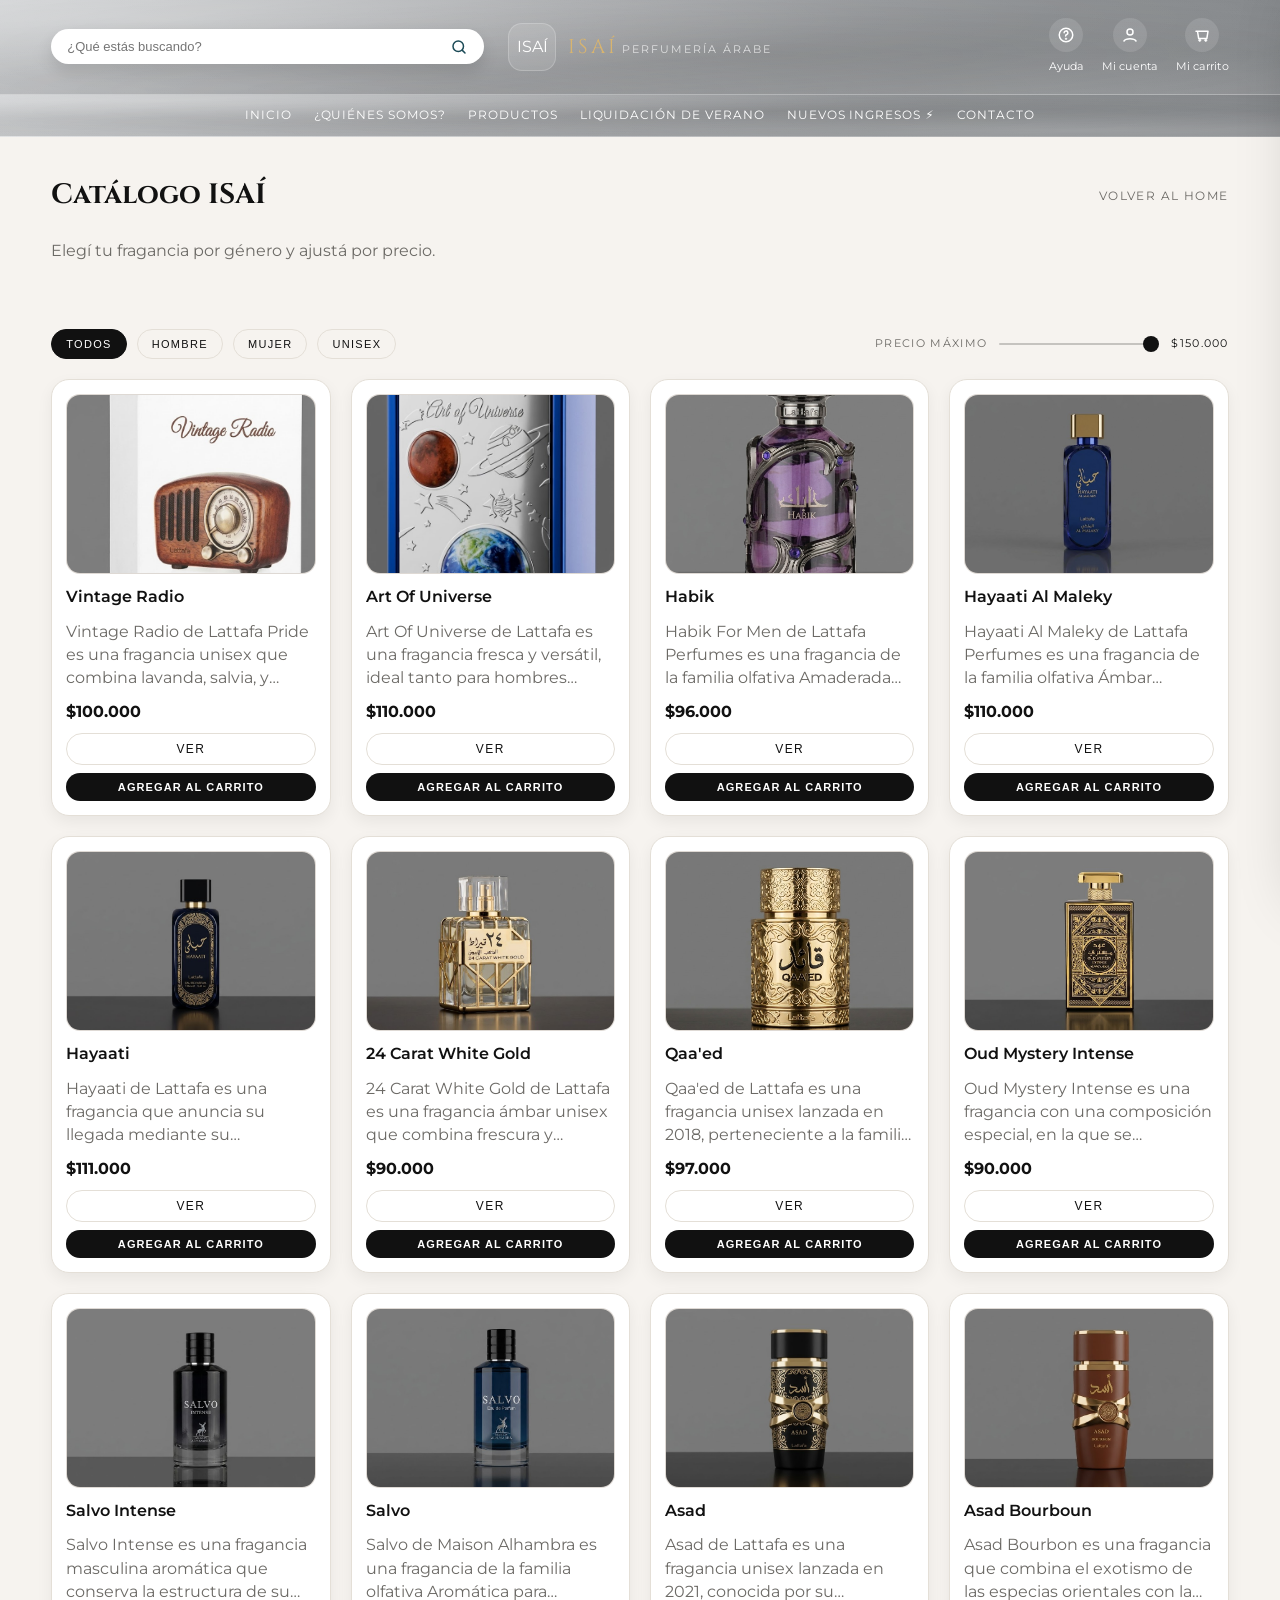
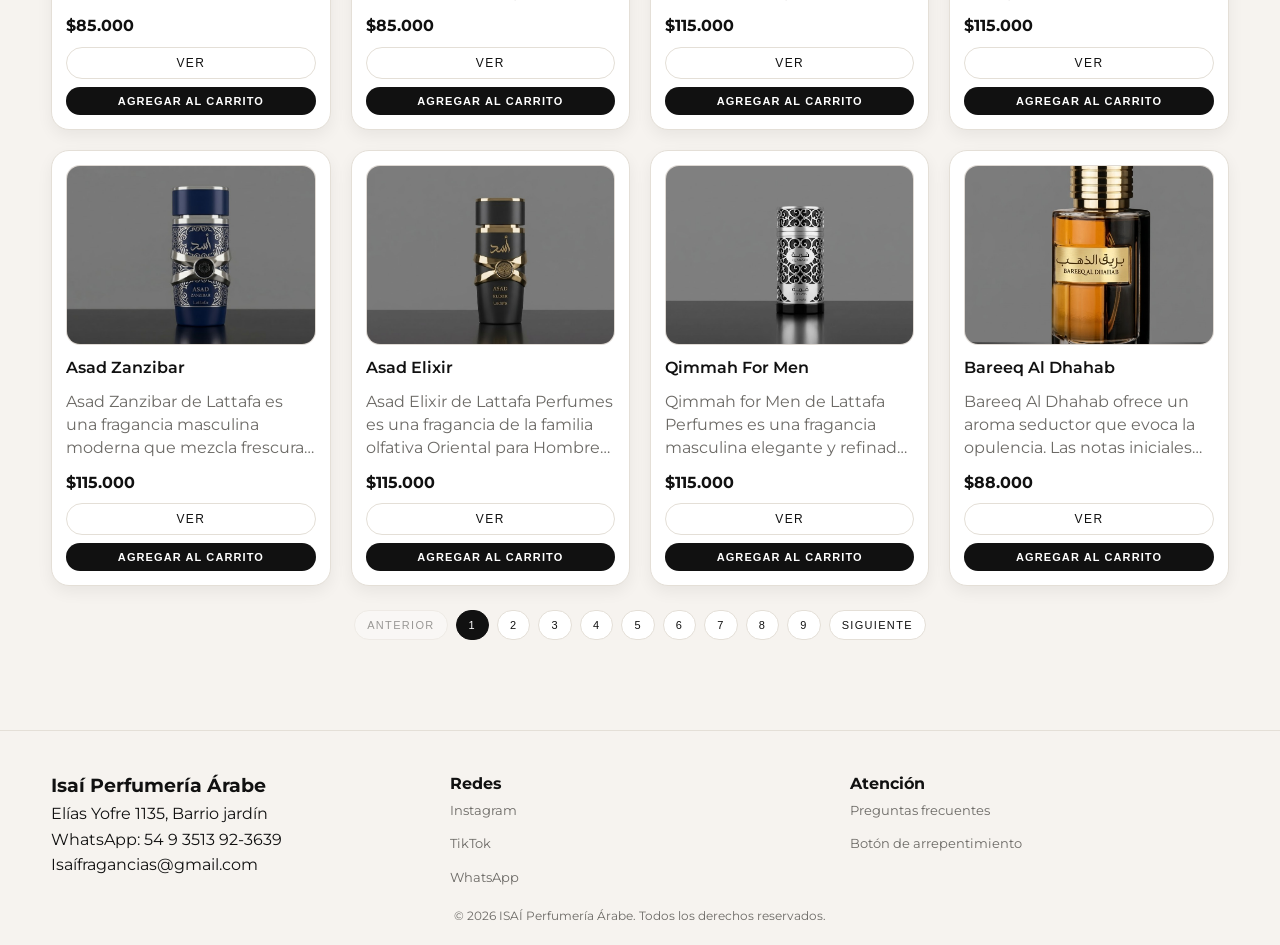
==== commit cc91a962: "cambiamos el color del header por pedido del cliente y agregamos unas descripciones mas" ====
--- a/catalogo.html
+++ b/catalogo.html
@@ -8,7 +8,7 @@
   <link rel="preconnect" href="https://fonts.googleapis.com" />
   <link rel="preconnect" href="https://fonts.gstatic.com" crossorigin />
   <link href="https://fonts.googleapis.com/css2?family=Cinzel:wght@500;700&family=Montserrat:wght@300;400;600;700&display=swap" rel="stylesheet" />
-  <link rel="stylesheet" href="styles.css" />
+  <link rel="stylesheet" href="styles.css?v=20260423b" />
 </head>
 <body class="page-animate">
   <header class="main-header perfumarte-header">
@@ -266,7 +266,7 @@
           <article class='catalog-item' data-sexo='hombre' data-price='85000'>
             <img class='catalog-image' src='assets/catalogo/salvo%20intense.jpeg' alt='Salvo Intense' loading='lazy' />
             <h3>Salvo Intense</h3>
-            <p class='catalog-desc'>Descripción pendiente.</p>
+            <p class='catalog-desc'>Salvo Intense es una fragancia masculina aromática que conserva la estructura de su versión original pero con mayor intensidad y profundidad. La bergamota en la salida aporta una frescura chispeante que captura la atención al instante. En el corazón, una combinación especiada y aromática de lavanda, pimienta de Sichuan, anís estrellado y nuez moscada añade un carácter sofisticado y audaz.</p>
             <div class='catalog-bottom'>
               <span class='price'></span>
               <div class='catalog-actions'>
@@ -278,7 +278,7 @@
           <article class='catalog-item' data-sexo='hombre' data-price='85000'>
             <img class='catalog-image' src='assets/catalogo/salvo.jpeg' alt='Salvo' loading='lazy' />
             <h3>Salvo</h3>
-            <p class='catalog-desc'>Descripción pendiente.</p>
+            <p class='catalog-desc'>Salvo de Maison Alhambra es una fragancia de la familia olfativa Aromática para Hombres. Salvo Intense se lanzó en 2022. La Nota de Salida es bergamota; las Notas de Corazón son lavanda, pimienta de Sichuan, anís estrellado y nuez moscada; las Notas de Fondo son ambroxan y vainilla..</p>
             <div class='catalog-bottom'>
               <span class='price'></span>
               <div class='catalog-actions'>
@@ -290,7 +290,7 @@
           <article class='catalog-item' data-sexo='hombre' data-price='115000'>
             <img class='catalog-image' src='assets/catalogo/asad.jpeg' alt='Asad' loading='lazy' />
             <h3>Asad</h3>
-            <p class='catalog-desc'>Descripción pendiente.</p>
+            <p class='catalog-desc'>Asad de Lattafa es una fragancia unisex lanzada en 2021, conocida por su durabilidad y versatilidad. Combina notas de pimienta negra, tabaco y piña al inicio, seguidas de café, pachulí e iris, y finaliza con un fondo cálido de vainilla, ámbar y maderas secas. Comparada a menudo con Sauvage Elixir de Dior, Asad ofrece una experiencia similar a un precio más accesible​ ..</p>
             <div class='catalog-bottom'>
               <span class='price'></span>
               <div class='catalog-actions'>
@@ -301,8 +301,8 @@
           </article>
           <article class='catalog-item' data-sexo='hombre' data-price='115000'>
             <img class='catalog-image' src='assets/catalogo/asado%20bourbon.jpeg' alt='Asado Bourboun' loading='lazy' />
-            <h3>Asado Bourboun</h3>
-            <p class='catalog-desc'>Descripción pendiente.</p>
+            <h3>Asad Bourboun</h3>
+            <p class='catalog-desc'>Asad Bourbon es una fragancia que combina el exotismo de las especias orientales con la profundidad de notas cálidas y sensuales. Desde el primer instante, se percibe un equilibrio sofisticado entre la frescura de la lavanda, la dulzura de la ciruela Mirabel y el toque vibrante de la pimienta rosa. El corazón introduce un carácter más oscuro y misterioso, con el cacao y la nuez moscada aportando un contraste especiado y gourmand, mientras que la Davana añade un matiz herbáceo único.</p>
             <div class='catalog-bottom'>
               <span class='price'></span>
               <div class='catalog-actions'>
@@ -314,7 +314,7 @@
           <article class='catalog-item' data-sexo='hombre' data-price='115000'>
             <img class='catalog-image' src='assets/catalogo/asado%20zanzibar.jpeg' alt='Asad Zanzibar' loading='lazy' />
             <h3>Asad Zanzibar</h3>
-            <p class='catalog-desc'>Descripción pendiente.</p>
+            <p class='catalog-desc'>Asad Zanzibar de Lattafa es una fragancia masculina moderna que mezcla frescura marina con un toque especiado y dulce. Lanzado en 2024, sorprende con una salida intensa de lavanda y pimienta negra que abre paso a un corazón exótico de iris, coco y acordes salados que evocan la brisa del océano. El fondo con vainilla cremosa e incienso aporta calidez y sensualidad, creando un contraste único entre frescura y dulzura. Es un perfume arriesgado, polémico y original, ideal para quienes buscan diferenciarse..</p>
             <div class='catalog-bottom'>
               <span class='price'></span>
               <div class='catalog-actions'>
@@ -326,7 +326,7 @@
           <article class='catalog-item' data-sexo='hombre' data-price='115000'>
             <img class='catalog-image' src='assets/catalogo/asad%20elixir.jpeg' alt='Asad Elixir' loading='lazy' />
             <h3>Asad Elixir</h3>
-            <p class='catalog-desc'>Descripción pendiente.</p>
+            <p class='catalog-desc'>Asad Elixir de Lattafa Perfumes es una fragancia de la familia olfativa Oriental para Hombres. Esta fragrancia es nueva. Asad Elixir se lanzó en 2025. Las Notas de Salida son pimienta rosa, azafrán y toronja (pomelo); las Notas de Corazón son tabaco, vainilla y cedro; las Notas de Fondo son ámbar ligero, Incienso, pachulí y cachemira..</p>
             <div class='catalog-bottom'>
               <span class='price'></span>
               <div class='catalog-actions'>
@@ -338,7 +338,7 @@
           <article class='catalog-item' data-sexo='hombre' data-price='115000'>
             <img class='catalog-image' src='assets/catalogo/qimmah%20for%20men.jpeg' alt='Qimmah For Men' loading='lazy' />
             <h3>Qimmah For Men</h3>
-            <p class='catalog-desc'>Descripción pendiente.</p>
+            <p class='catalog-desc'>Qimmah for Men de Lattafa Perfumes es una fragancia masculina elegante y refinada, diseñada para hombres que valoran la sofisticación y el carácter. Con un enfoque en notas amaderadas y aromáticas, esta composición ofrece una apertura cálida y distintiva, seguida de un corazón fresco y herbáceo, para culminar en un fondo terroso y envolvente. Perfecta para ocasiones formales o el día a día, destaca por su equilibrio y profundidad.</p>
             <div class='catalog-bottom'>
               <span class='price'></span>
               <div class='catalog-actions'>
@@ -350,7 +350,7 @@
           <article class='catalog-item' data-sexo='hombre' data-price='88000'>
             <img class='catalog-image' src='assets/catalogo/bareeq%20al%20dhahab.jpeg' alt='Bareeq Al Dhahab' loading='lazy' />
             <h3>Bareeq Al Dhahab</h3>
-            <p class='catalog-desc'>Descripción pendiente.</p>
+            <p class='catalog-desc'>Bareeq Al Dhahab ofrece un aroma seductor que evoca la opulencia. Las notas iniciales de azafrán y pimiento brindan un toque especiado, mientras que el corazón revela la calidez del caramelo y el oud. Finalmente, las notas de fondo aportan una base rica y duradera con incienso y ámbar, creando una experiencia sensorial única que perdura en la piel. Esta fragancia es ideal para quienes buscan un perfume distintivo que combine sofisticación con un aire exótico. Su duración es notable, lo que la convierte en una opción perfecta para ocasiones especiales o uso diario.</p>
             <div class='catalog-bottom'>
               <span class='price'></span>
               <div class='catalog-actions'>
@@ -362,7 +362,7 @@
           <article class='catalog-item' data-sexo='hombre' data-price='125000'>
             <img class='catalog-image' src='assets/catalogo/historic%20olmeda.jpeg' alt='Historic Olmeda' loading='lazy' />
             <h3>Historic Olmeda</h3>
-            <p class='catalog-desc'>Descripción pendiente.</p>
+            <p class='catalog-desc'>Este perfume es una exquisita mezcla que trasciende épocas, ofreciendo un toque del pasado con un toque moderno y sofisticado. Una cautivadora oda a la sofisticación atemporal, esta encantadora fragancia se abre con gracia con una danza aromática de notas de salida, revelando un corazón que resuena con la elegancia clásica y una base cálida y refinada, dejando una huella imborrable de encanto perdurable.</p>
             <div class='catalog-bottom'>
               <span class='price'></span>
               <div class='catalog-actions'>
@@ -374,7 +374,7 @@
           <article class='catalog-item' data-sexo='hombre' data-price='145000'>
             <img class='catalog-image' src='assets/catalogo/liquid%20brun.jpg' alt='Liquid Brun' loading='lazy' />
             <h3>Liquid Brun</h3>
-            <p class='catalog-desc'>Descripción pendiente.</p>
+            <p class='catalog-desc'>Liquid Brun de French Avenue es una fragancia amaderada con un carácter especiado y dulce, perfecta para quienes buscan un aroma sofisticado y envolvente. La apertura es vibrante y especiada, con la calidez de la canela y el cardamomo combinados con la frescura luminosa de la bergamota y la elegancia de la flor de azahar del naranjo.</p>
             <div class='catalog-bottom'>
               <span class='price'></span>
               <div class='catalog-actions'>
@@ -386,7 +386,7 @@
           <article class='catalog-item' data-sexo='hombre' data-price='150000'>
             <img class='catalog-image' src='assets/catalogo/bharara%20king.jpg' alt='Bharara King' loading='lazy' />
             <h3>Bharara King</h3>
-            <p class='catalog-desc'>Descripción pendiente.</p>
+            <p class='catalog-desc'>King de Bharara es una fragancia aromática lanzada en 2021, diseñada para hombres y mujeres. Se destaca por su carácter fresco, afrutado y ligeramente dulce, ideal para aquellos que buscan un aroma vibrante pero con una base cálida.</p>
             <div class='catalog-bottom'>
               <span class='price'></span>
               <div class='catalog-actions'>
@@ -2355,3 +2355,5 @@
 
 
 
+
+
--- a/styles.css
+++ b/styles.css
@@ -8,6 +8,15 @@
   --accent-dark: #a98237;
   --shadow: 0 12px 30px rgba(0, 0, 0, 0.08);
   --shadow-soft: 0 6px 16px rgba(0, 0, 0, 0.06);
+  --nav-gray-base: #8f9193;
+  --nav-gray-ink: #747679;
+  --nav-gray-edge: #bdbfc1;
+  --nav-stone:
+    radial-gradient(170% 130% at 12% 14%, rgba(255, 255, 255, 0.3) 0%, rgba(255, 255, 255, 0.08) 33%, transparent 66%),
+    radial-gradient(150% 140% at 84% 86%, rgba(255, 255, 255, 0.24) 0%, rgba(255, 255, 255, 0.06) 36%, transparent 68%),
+    radial-gradient(95% 100% at 60% 40%, rgba(0, 0, 0, 0.14) 0%, rgba(0, 0, 0, 0.04) 44%, transparent 74%),
+    radial-gradient(120% 100% at 34% 66%, rgba(0, 0, 0, 0.1) 0%, rgba(0, 0, 0, 0.03) 40%, transparent 70%),
+    linear-gradient(152deg, #cbcdcf, #a4a6a9 42%, #8a8d90 70%, #7f8285);
 }
 
 * {
@@ -93,8 +102,8 @@
 }
 
 .main-header {
-  background: #1b4a56;
-  border-bottom: 1px solid #123640;
+  background: var(--nav-stone);
+  border-bottom: 1px solid rgba(255, 255, 255, 0.25);
   position: sticky;
   top: 0;
   z-index: 20;
@@ -349,15 +358,15 @@
 }
 
 .main-nav {
-  border-top: 1px solid rgba(255, 255, 255, 0.08);
-  background: #16404b;
+  border-top: 1px solid rgba(255, 255, 255, 0.25);
+  background: var(--nav-stone);
 }
 
 .mobile-nav {
   display: none;
-  border-top: 1px solid rgba(255, 255, 255, 0.08);
-  border-bottom: 1px solid rgba(255, 255, 255, 0.08);
-  background: #16404b;
+  border-top: 1px solid rgba(255, 255, 255, 0.25);
+  border-bottom: 1px solid rgba(255, 255, 255, 0.2);
+  background: var(--nav-stone);
 }
 
 .mobile-nav-inner {
@@ -434,9 +443,9 @@
 
 .mobile-menu-panel {
   display: none;
-  background: #16404b;
-  border-top: 1px solid rgba(255, 255, 255, 0.08);
-  border-bottom: 1px solid rgba(255, 255, 255, 0.08);
+  background: var(--nav-stone);
+  border-top: 1px solid rgba(255, 255, 255, 0.25);
+  border-bottom: 1px solid rgba(255, 255, 255, 0.2);
 }
 
 .mobile-menu-panel.open {
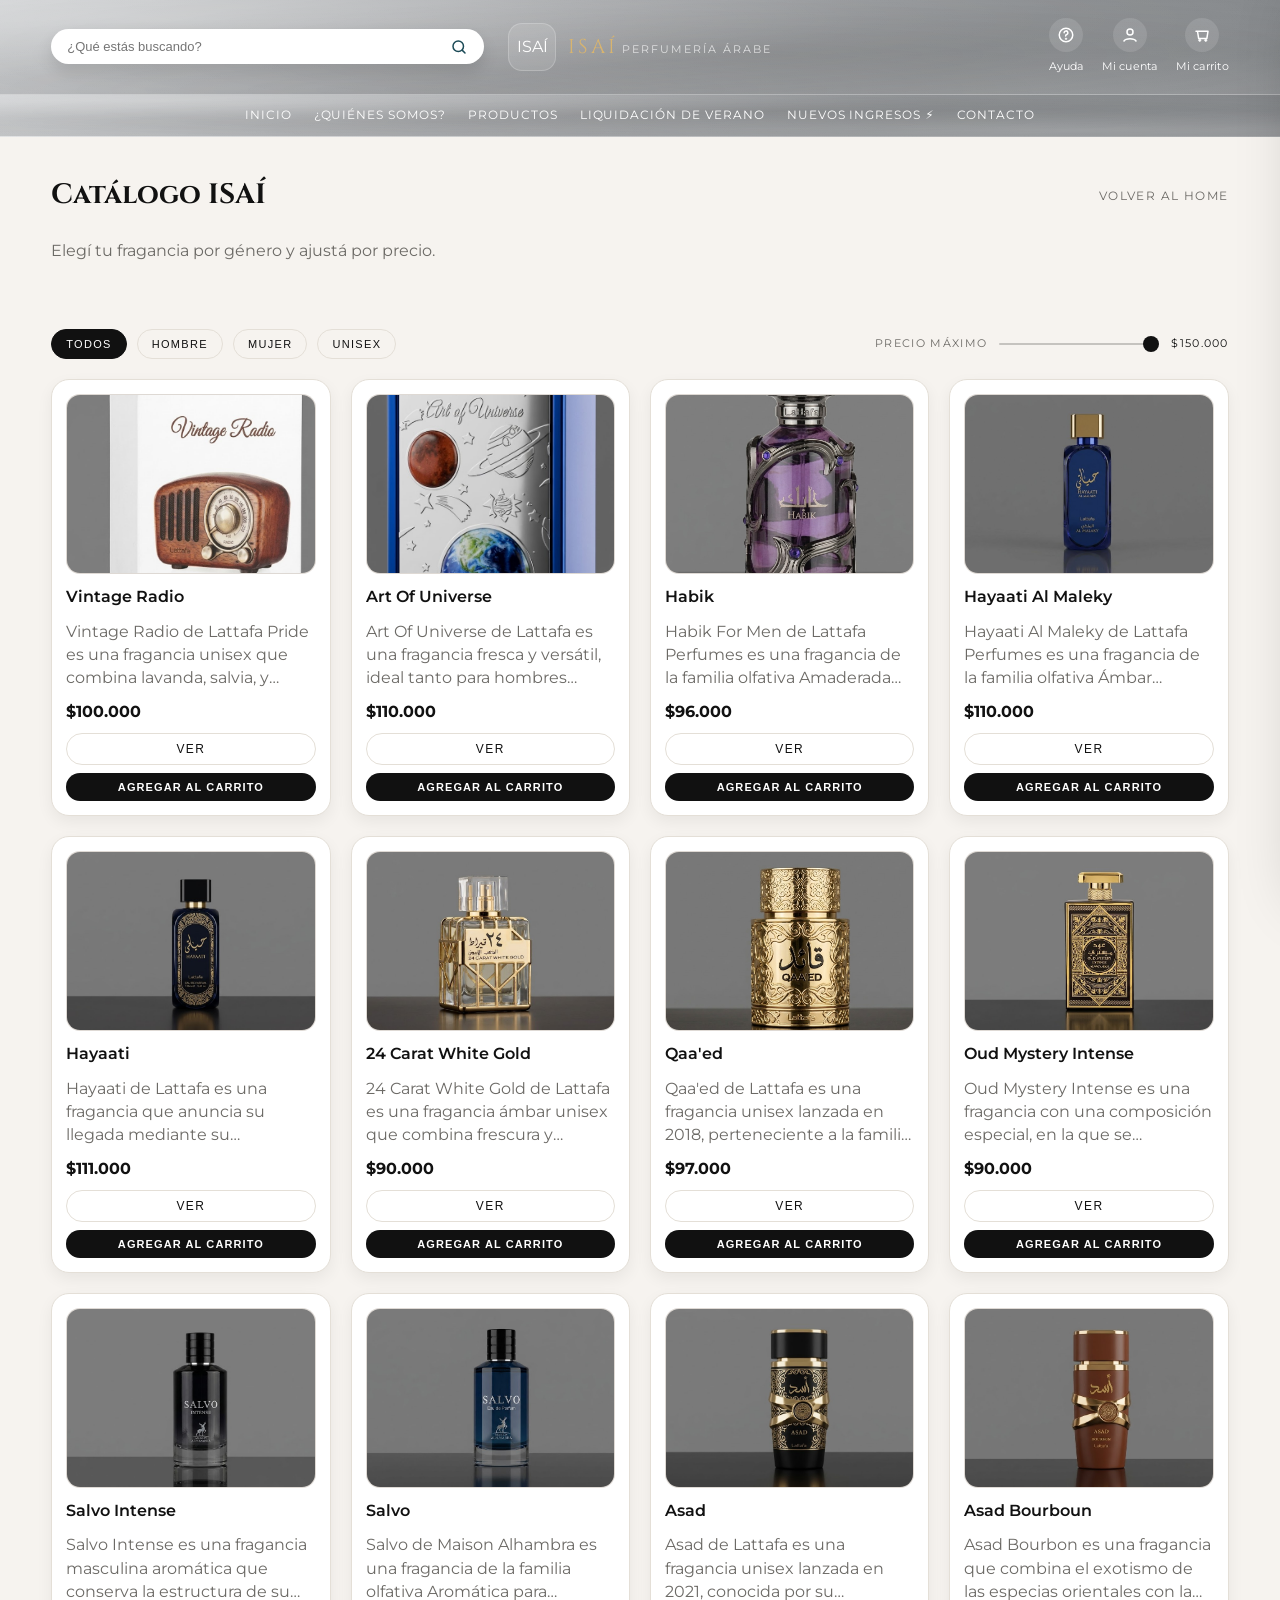
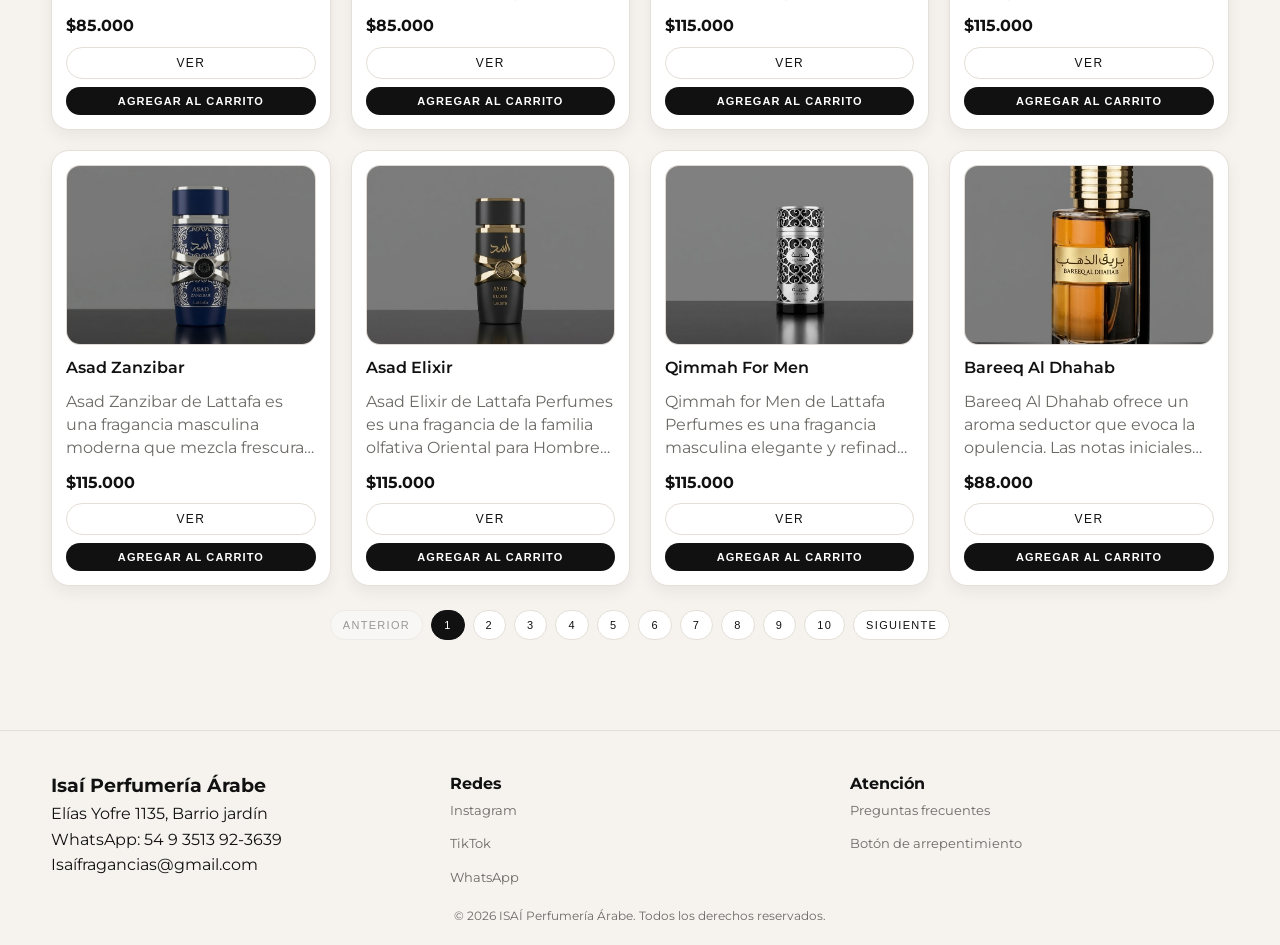
==== commit c6a4f6d9: "finalizacion de carga de imagenes" ====
--- a/catalogo.html
+++ b/catalogo.html
@@ -398,7 +398,7 @@
           <article class='catalog-item' data-sexo='hombre' data-price='145000'>
             <img class='catalog-image' src='assets/catalogo/bharara%20viking.jpeg' alt='Bharara Viking' loading='lazy' />
             <h3>Bharara Viking</h3>
-            <p class='catalog-desc'>Descripción pendiente.</p>
+            <p class='catalog-desc'>Bharara Viking ofrece un perfil moderno, elegante y amaderado, con muy buena proyeccion y duracion. ideal para salidas y noches especiales.</p>
             <div class='catalog-bottom'>
               <span class='price'></span>
               <div class='catalog-actions'>
@@ -410,7 +410,7 @@
           <article class='catalog-item' data-sexo='hombre' data-price='145000'>
             <img class='catalog-image' src='assets/catalogo/bharara%20viking%20rio.jpg' alt='Bharara Viking Rio' loading='lazy' />
             <h3>Bharara Viking Rio</h3>
-            <p class='catalog-desc'>Descripción pendiente.</p>
+            <p class='catalog-desc'>Bharara Viking Rio ofrece un perfil moderno, elegante y amaderado, con muy buena proyeccion y duracion. ideal para salidas y noches especiales.</p>
             <div class='catalog-bottom'>
               <span class='price'></span>
               <div class='catalog-actions'>
@@ -422,7 +422,7 @@
           <article class='catalog-item' data-sexo='hombre' data-price='98000'>
             <img class='catalog-image' src='assets/catalogo/al%20qiam%20gold.jpg' alt='Al Qiam Gold' loading='lazy' />
             <h3>Al Qiam Gold</h3>
-            <p class='catalog-desc'>Descripción pendiente.</p>
+            <p class='catalog-desc'>Al Qiam Gold ofrece un perfil equilibrado, moderno y muy llevadero, con muy buena proyeccion y duracion. rinde excelente para uso diario y reuniones.</p>
             <div class='catalog-bottom'>
               <span class='price'></span>
               <div class='catalog-actions'>
@@ -434,7 +434,7 @@
           <article class='catalog-item' data-sexo='hombre' data-price='115000'>
             <img class='catalog-image' src='assets/catalogo/badee%20al%20oud%20of%20glory.jpg' alt='Badee Al Oud Of Glory' loading='lazy' />
             <h3>Badee Al Oud Of Glory</h3>
-            <p class='catalog-desc'>Descripción pendiente.</p>
+            <p class='catalog-desc'>Badee Al Oud Of Glory ofrece un perfil oriental, amaderado y especiado, con muy buena proyeccion y duracion. rinde excelente para uso diario y reuniones.</p>
             <div class='catalog-bottom'>
               <span class='price'></span>
               <div class='catalog-actions'>
@@ -446,7 +446,7 @@
           <article class='catalog-item' data-sexo='hombre' data-price='125000'>
             <img class='catalog-image' src='assets/catalogo/club%20de%20nuit%20sillage.jpg' alt='Club De Nuit Sillage' loading='lazy' />
             <h3>Club De Nuit Sillage</h3>
-            <p class='catalog-desc'>Descripción pendiente.</p>
+            <p class='catalog-desc'>Club De Nuit Sillage ofrece un perfil moderno, elegante y amaderado, con muy buena proyeccion y duracion. rinde excelente para uso diario y reuniones.</p>
             <div class='catalog-bottom'>
               <span class='price'></span>
               <div class='catalog-actions'>
@@ -458,7 +458,7 @@
           <article class='catalog-item' data-sexo='hombre' data-price='145000'>
             <img class='catalog-image' src='assets/catalogo/club%20de%20nuit%20bling.jpg' alt='Club De Nuit Bling' loading='lazy' />
             <h3>Club De Nuit Bling</h3>
-            <p class='catalog-desc'>Descripción pendiente.</p>
+            <p class='catalog-desc'>Club De Nuit Bling ofrece un perfil moderno, elegante y amaderado, con muy buena proyeccion y duracion. rinde excelente para uso diario y reuniones.</p>
             <div class='catalog-bottom'>
               <span class='price'></span>
               <div class='catalog-actions'>
@@ -470,7 +470,7 @@
           <article class='catalog-item' data-sexo='hombre' data-price='135000'>
             <img class='catalog-image' src='assets/catalogo/club%20de%20nuit%20iconic.jpeg' alt='Club De Nuit Iconic' loading='lazy' />
             <h3>Club De Nuit Iconic</h3>
-            <p class='catalog-desc'>Descripción pendiente.</p>
+            <p class='catalog-desc'>Club De Nuit Iconic ofrece un perfil moderno, elegante y amaderado, con muy buena proyeccion y duracion. rinde excelente para uso diario y reuniones.</p>
             <div class='catalog-bottom'>
               <span class='price'></span>
               <div class='catalog-actions'>
@@ -482,7 +482,7 @@
           <article class='catalog-item' data-sexo='hombre' data-price='125000'>
             <img class='catalog-image' src='assets/catalogo/club%20de%20nuit%20intense%20man.jpeg' alt='Club De Nuit Intense Man' loading='lazy' />
             <h3>Club De Nuit Intense Man</h3>
-            <p class='catalog-desc'>Descripción pendiente.</p>
+            <p class='catalog-desc'>Club De Nuit Intense Man ofrece un perfil moderno, elegante y amaderado, con muy buena proyeccion y duracion. ideal para salidas y noches especiales.</p>
             <div class='catalog-bottom'>
               <span class='price'></span>
               <div class='catalog-actions'>
@@ -494,7 +494,7 @@
           <article class='catalog-item' data-sexo='hombre' data-price='145000'>
             <img class='catalog-image' src='assets/catalogo/club%20de%20nuit%20precieux.jpeg' alt='Club De Nuit Precieux' loading='lazy' />
             <h3>Club De Nuit Precieux</h3>
-            <p class='catalog-desc'>Descripción pendiente.</p>
+            <p class='catalog-desc'>Club De Nuit Precieux ofrece un perfil moderno, elegante y amaderado, con muy buena proyeccion y duracion. rinde excelente para uso diario y reuniones.</p>
             <div class='catalog-bottom'>
               <span class='price'></span>
               <div class='catalog-actions'>
@@ -506,7 +506,7 @@
           <article class='catalog-item' data-sexo='hombre' data-price='150000'>
             <img class='catalog-image' src='assets/catalogo/odyssey%20revolution.jpeg' alt='Odyssey Revolution' loading='lazy' />
             <h3>Odyssey Revolution</h3>
-            <p class='catalog-desc'>Descripción pendiente.</p>
+            <p class='catalog-desc'>Odyssey Revolution ofrece un perfil moderno, elegante y amaderado, con muy buena proyeccion y duracion. rinde excelente para uso diario y reuniones.</p>
             <div class='catalog-bottom'>
               <span class='price'></span>
               <div class='catalog-actions'>
@@ -518,7 +518,7 @@
           <article class='catalog-item' data-sexo='hombre' data-price='125000'>
             <img class='catalog-image' src='assets/catalogo/odyssey%20homme.jpeg' alt='Odyssey Homme' loading='lazy' />
             <h3>Odyssey Homme</h3>
-            <p class='catalog-desc'>Descripción pendiente.</p>
+            <p class='catalog-desc'>Odyssey Homme ofrece un perfil moderno, elegante y amaderado, con muy buena proyeccion y duracion. rinde excelente para uso diario y reuniones.</p>
             <div class='catalog-bottom'>
               <span class='price'></span>
               <div class='catalog-actions'>
@@ -530,7 +530,7 @@
           <article class='catalog-item' data-sexo='hombre' data-price='120000'>
             <img class='catalog-image' src='assets/catalogo/odyssey%20aoud.jpeg' alt='Odyssey Aoud' loading='lazy' />
             <h3>Odyssey Aoud</h3>
-            <p class='catalog-desc'>Descripción pendiente.</p>
+            <p class='catalog-desc'>Odyssey Aoud ofrece un perfil oriental, amaderado y especiado, con muy buena proyeccion y duracion. rinde excelente para uso diario y reuniones.</p>
             <div class='catalog-bottom'>
               <span class='price'></span>
               <div class='catalog-actions'>
@@ -542,7 +542,7 @@
           <article class='catalog-item' data-sexo='hombre' data-price='120000'>
             <img class='catalog-image' src='assets/catalogo/odyssey%20wild%20one%20gold%20edition.jpeg' alt='Odyssey Wild One Gold Edition' loading='lazy' />
             <h3>Odyssey Wild One Gold Edition</h3>
-            <p class='catalog-desc'>Descripción pendiente.</p>
+            <p class='catalog-desc'>Odyssey Wild One Gold Edition ofrece un perfil moderno, elegante y amaderado, con muy buena proyeccion y duracion. rinde excelente para uso diario y reuniones.</p>
             <div class='catalog-bottom'>
               <span class='price'></span>
               <div class='catalog-actions'>
@@ -554,7 +554,7 @@
           <article class='catalog-item' data-sexo='hombre' data-price='120000'>
             <img class='catalog-image' src='assets/catalogo/osyssey%20home%20white%20edition.jpg' alt='Osyssey Home White Edition' loading='lazy' />
             <h3>Osyssey Home White Edition</h3>
-            <p class='catalog-desc'>Descripción pendiente.</p>
+            <p class='catalog-desc'>Osyssey Home White Edition ofrece un perfil equilibrado, moderno y muy llevadero, con muy buena proyeccion y duracion. rinde excelente para uso diario y reuniones.</p>
             <div class='catalog-bottom'>
               <span class='price'></span>
               <div class='catalog-actions'>
@@ -566,7 +566,7 @@
           <article class='catalog-item' data-sexo='hombre' data-price='119000'>
             <img class='catalog-image' src='assets/catalogo/odyssey%20spectra.jpg' alt='Odyssey Spectra' loading='lazy' />
             <h3>Odyssey Spectra</h3>
-            <p class='catalog-desc'>Descripción pendiente.</p>
+            <p class='catalog-desc'>Odyssey Spectra ofrece un perfil moderno, elegante y amaderado, con muy buena proyeccion y duracion. rinde excelente para uso diario y reuniones.</p>
             <div class='catalog-bottom'>
               <span class='price'></span>
               <div class='catalog-actions'>
@@ -578,7 +578,7 @@
           <article class='catalog-item' data-sexo='hombre' data-price='120000'>
             <img class='catalog-image' src='assets/catalogo/odyssey%20aqua%20edition.jpeg' alt='Odyssey Aqua Edition' loading='lazy' />
             <h3>Odyssey Aqua Edition</h3>
-            <p class='catalog-desc'>Descripción pendiente.</p>
+            <p class='catalog-desc'>Odyssey Aqua Edition ofrece un perfil moderno, elegante y amaderado, con muy buena proyeccion y duracion. perfecto para el d&#237;a a d&#237;a y climas c&#225;lidos.</p>
             <div class='catalog-bottom'>
               <span class='price'></span>
               <div class='catalog-actions'>
@@ -590,7 +590,7 @@
           <article class='catalog-item' data-sexo='hombre' data-price='120000'>
             <img class='catalog-image' src='assets/catalogo/odyssey%20tyrant%20special%20edition.jpg' alt='Odyssey Tyrant Special Edition' loading='lazy' />
             <h3>Odyssey Tyrant Special Edition</h3>
-            <p class='catalog-desc'>Descripción pendiente.</p>
+            <p class='catalog-desc'>Odyssey Tyrant Special Edition ofrece un perfil moderno, elegante y amaderado, con muy buena proyeccion y duracion. rinde excelente para uso diario y reuniones.</p>
             <div class='catalog-bottom'>
               <span class='price'></span>
               <div class='catalog-actions'>
@@ -602,7 +602,7 @@
           <article class='catalog-item' data-sexo='hombre' data-price='125000'>
             <img class='catalog-image' src='assets/catalogo/odyssey%20mega%20man.jpg' alt='Odyssey Mega Man' loading='lazy' />
             <h3>Odyssey Mega Man</h3>
-            <p class='catalog-desc'>Descripción pendiente.</p>
+            <p class='catalog-desc'>Odyssey Mega Man ofrece un perfil moderno, elegante y amaderado, con muy buena proyeccion y duracion. rinde excelente para uso diario y reuniones.</p>
             <div class='catalog-bottom'>
               <span class='price'></span>
               <div class='catalog-actions'>
@@ -614,7 +614,7 @@
           <article class='catalog-item' data-sexo='hombre' data-price='110000'>
             <img class='catalog-image' src='assets/catalogo/maahir%20legacy.jpg' alt='Maahir Legacy' loading='lazy' />
             <h3>Maahir Legacy</h3>
-            <p class='catalog-desc'>Descripción pendiente.</p>
+            <p class='catalog-desc'>Maahir Legacy ofrece un perfil equilibrado, moderno y muy llevadero, con muy buena proyeccion y duracion. rinde excelente para uso diario y reuniones.</p>
             <div class='catalog-bottom'>
               <span class='price'></span>
               <div class='catalog-actions'>
@@ -626,7 +626,7 @@
           <article class='catalog-item' data-sexo='hombre' data-price='100000'>
             <img class='catalog-image' src='assets/catalogo/maahir%20black%20edition.jpg' alt='Maahir Black Edition' loading='lazy' />
             <h3>Maahir Black Edition</h3>
-            <p class='catalog-desc'>Descripción pendiente.</p>
+            <p class='catalog-desc'>Maahir Black Edition ofrece un perfil equilibrado, moderno y muy llevadero, con muy buena proyeccion y duracion. rinde excelente para uso diario y reuniones.</p>
             <div class='catalog-bottom'>
               <span class='price'></span>
               <div class='catalog-actions'>
@@ -638,7 +638,7 @@
           <article class='catalog-item' data-sexo='hombre' data-price='90000'>
             <img class='catalog-image' src='assets/catalogo/qaed%20al%20fursan%20untamed.jpg' alt='Qaed Al Fursan Untamed' loading='lazy' />
             <h3>Qaed Al Fursan Untamed</h3>
-            <p class='catalog-desc'>Descripción pendiente.</p>
+            <p class='catalog-desc'>Qaed Al Fursan Untamed ofrece un perfil oriental, amaderado y especiado, con muy buena proyeccion y duracion. rinde excelente para uso diario y reuniones.</p>
             <div class='catalog-bottom'>
               <span class='price'></span>
               <div class='catalog-actions'>
@@ -650,7 +650,7 @@
           <article class='catalog-item' data-sexo='hombre' data-price='115000'>
             <img class='catalog-image' src='assets/catalogo/rayhaan%20elixir.jpeg' alt='Rayhaan Elixir' loading='lazy' />
             <h3>Rayhaan Elixir</h3>
-            <p class='catalog-desc'>Descripción pendiente.</p>
+            <p class='catalog-desc'>Rayhaan Elixir ofrece un perfil intenso, sofisticado y de gran presencia, con muy buena proyeccion y duracion. ideal para salidas y noches especiales.</p>
             <div class='catalog-bottom'>
               <span class='price'></span>
               <div class='catalog-actions'>
@@ -662,7 +662,7 @@
           <article class='catalog-item' data-sexo='hombre' data-price='106000'>
             <img class='catalog-image' src='assets/catalogo/corium.jpg' alt='Corium' loading='lazy' />
             <h3>Corium</h3>
-            <p class='catalog-desc'>Descripción pendiente.</p>
+            <p class='catalog-desc'>Corium ofrece un perfil equilibrado, moderno y muy llevadero, con muy buena proyeccion y duracion. rinde excelente para uso diario y reuniones.</p>
             <div class='catalog-bottom'>
               <span class='price'></span>
               <div class='catalog-actions'>
@@ -674,7 +674,7 @@
           <article class='catalog-item' data-sexo='hombre' data-price='106000'>
             <img class='catalog-image' src='assets/catalogo/tiger.jpg' alt='Tiger' loading='lazy' />
             <h3>Tiger</h3>
-            <p class='catalog-desc'>Descripción pendiente.</p>
+            <p class='catalog-desc'>Tiger ofrece un perfil equilibrado, moderno y muy llevadero, con muy buena proyeccion y duracion. rinde excelente para uso diario y reuniones.</p>
             <div class='catalog-bottom'>
               <span class='price'></span>
               <div class='catalog-actions'>
@@ -686,7 +686,7 @@
           <article class='catalog-item' data-sexo='hombre' data-price='125000'>
             <img class='catalog-image' src='assets/catalogo/9pm.jpg' alt='9Pm' loading='lazy' />
             <h3>9Pm</h3>
-            <p class='catalog-desc'>Descripción pendiente.</p>
+            <p class='catalog-desc'>9Pm ofrece un perfil fresco, c&#237;trico y vers&#225;til, con muy buena proyeccion y duracion. rinde excelente para uso diario y reuniones.</p>
             <div class='catalog-bottom'>
               <span class='price'></span>
               <div class='catalog-actions'>
@@ -698,7 +698,7 @@
           <article class='catalog-item' data-sexo='hombre' data-price='106000'>
             <img class='catalog-image' src='assets/catalogo/9am%20dive.jpeg' alt='9Am Dive' loading='lazy' />
             <h3>9Am Dive</h3>
-            <p class='catalog-desc'>Descripción pendiente.</p>
+            <p class='catalog-desc'>9Am Dive ofrece un perfil fresco, c&#237;trico y vers&#225;til, con muy buena proyeccion y duracion. perfecto para el d&#237;a a d&#237;a y climas c&#225;lidos.</p>
             <div class='catalog-bottom'>
               <span class='price'></span>
               <div class='catalog-actions'>
@@ -710,7 +710,7 @@
           <article class='catalog-item' data-sexo='hombre' data-price='120000'>
             <img class='catalog-image' src='assets/catalogo/9pm%20elixir.jpg' alt='9Pm Elixir' loading='lazy' />
             <h3>9Pm Elixir</h3>
-            <p class='catalog-desc'>Descripción pendiente.</p>
+            <p class='catalog-desc'>9Pm Elixir ofrece un perfil fresco, c&#237;trico y vers&#225;til, con muy buena proyeccion y duracion. ideal para salidas y noches especiales.</p>
             <div class='catalog-bottom'>
               <span class='price'></span>
               <div class='catalog-actions'>
@@ -722,7 +722,7 @@
           <article class='catalog-item' data-sexo='hombre' data-price='130000'>
             <img class='catalog-image' src='assets/catalogo/haramain%20amber%20oud%20dubai%20night.jpg' alt='Haramain Amber Oud Dubai Night' loading='lazy' />
             <h3>Haramain Amber Oud Dubai Night</h3>
-            <p class='catalog-desc'>Descripción pendiente.</p>
+            <p class='catalog-desc'>Haramain Amber Oud Dubai Night ofrece un perfil oriental, amaderado y especiado, con muy buena proyeccion y duracion. ideal para salidas y noches especiales.</p>
             <div class='catalog-bottom'>
               <span class='price'></span>
               <div class='catalog-actions'>
@@ -734,7 +734,7 @@
           <article class='catalog-item' data-sexo='hombre' data-price='135000'>
             <img class='catalog-image' src='assets/catalogo/haramain%20amber%20oud.jpg' alt='Haramain Amber Oud' loading='lazy' />
             <h3>Haramain Amber Oud</h3>
-            <p class='catalog-desc'>Descripción pendiente.</p>
+            <p class='catalog-desc'>Haramain Amber Oud ofrece un perfil oriental, amaderado y especiado, con muy buena proyeccion y duracion. rinde excelente para uso diario y reuniones.</p>
             <div class='catalog-bottom'>
               <span class='price'></span>
               <div class='catalog-actions'>
@@ -746,7 +746,7 @@
           <article class='catalog-item' data-sexo='hombre' data-price='130000'>
             <img class='catalog-image' src='assets/catalogo/the%20kingdom.jpeg' alt='The Kingdom' loading='lazy' />
             <h3>The Kingdom</h3>
-            <p class='catalog-desc'>Descripción pendiente.</p>
+            <p class='catalog-desc'>The Kingdom ofrece un perfil moderno, elegante y amaderado, con muy buena proyeccion y duracion. ideal para salidas y noches especiales.</p>
             <div class='catalog-bottom'>
               <span class='price'></span>
               <div class='catalog-actions'>
@@ -758,7 +758,7 @@
           <article class='catalog-item' data-sexo='hombre' data-price='115000'>
             <img class='catalog-image' src='assets/catalogo/khamran%20durkan.jpeg' alt='Khamran Durkan' loading='lazy' />
             <h3>Khamran Durkan</h3>
-            <p class='catalog-desc'>Descripción pendiente.</p>
+            <p class='catalog-desc'>Khamran Durkan ofrece un perfil oriental, amaderado y especiado, con muy buena proyeccion y duracion. rinde excelente para uso diario y reuniones.</p>
             <div class='catalog-bottom'>
               <span class='price'></span>
               <div class='catalog-actions'>
@@ -770,7 +770,7 @@
           <article class='catalog-item' data-sexo='hombre' data-price='115000'>
             <img class='catalog-image' src='assets/catalogo/khamran.jpeg' alt='Khamran' loading='lazy' />
             <h3>Khamran</h3>
-            <p class='catalog-desc'>Descripción pendiente.</p>
+            <p class='catalog-desc'>Khamran ofrece un perfil oriental, amaderado y especiado, con muy buena proyeccion y duracion. rinde excelente para uso diario y reuniones.</p>
             <div class='catalog-bottom'>
               <span class='price'></span>
               <div class='catalog-actions'>
@@ -782,7 +782,7 @@
           <article class='catalog-item' data-sexo='hombre' data-price='115000'>
             <img class='catalog-image' src='assets/catalogo/khamran%20qahwa.jpg' alt='Khamran Qahwa' loading='lazy' />
             <h3>Khamran Qahwa</h3>
-            <p class='catalog-desc'>Descripción pendiente.</p>
+            <p class='catalog-desc'>Khamran Qahwa ofrece un perfil oriental, amaderado y especiado, con muy buena proyeccion y duracion. rinde excelente para uso diario y reuniones.</p>
             <div class='catalog-bottom'>
               <span class='price'></span>
               <div class='catalog-actions'>
@@ -794,7 +794,7 @@
           <article class='catalog-item' data-sexo='hombre' data-price='120000'>
             <img class='catalog-image' src='assets/catalogo/odyssey%20go%20mango.jpeg' alt='Odyssey Go Mango' loading='lazy' />
             <h3>Odyssey Go Mango</h3>
-            <p class='catalog-desc'>Descripción pendiente.</p>
+            <p class='catalog-desc'>Odyssey Go Mango ofrece un perfil moderno, elegante y amaderado, con muy buena proyeccion y duracion. rinde excelente para uso diario y reuniones.</p>
             <div class='catalog-bottom'>
               <span class='price'></span>
               <div class='catalog-actions'>
@@ -806,7 +806,7 @@
           <article class='catalog-item' data-sexo='hombre' data-price='110000'>
             <img class='catalog-image' src='assets/catalogo/odyssey%20mandarin%20sky.jpeg' alt='Odyssey Mandarin Sky' loading='lazy' />
             <h3>Odyssey Mandarin Sky</h3>
-            <p class='catalog-desc'>Descripción pendiente.</p>
+            <p class='catalog-desc'>Odyssey Mandarin Sky ofrece un perfil moderno, elegante y amaderado, con muy buena proyeccion y duracion. rinde excelente para uso diario y reuniones.</p>
             <div class='catalog-bottom'>
               <span class='price'></span>
               <div class='catalog-actions'>
@@ -818,7 +818,7 @@
           <article class='catalog-item' data-sexo='hombre' data-price='119000'>
             <img class='catalog-image' src='assets/catalogo/odyssey%20mandarin%20sky%20elixir.jpeg' alt='Odyssey Mandarin Sky Elixir' loading='lazy' />
             <h3>Odyssey Mandarin Sky Elixir</h3>
-            <p class='catalog-desc'>Descripción pendiente.</p>
+            <p class='catalog-desc'>Odyssey Mandarin Sky Elixir ofrece un perfil moderno, elegante y amaderado, con muy buena proyeccion y duracion. ideal para salidas y noches especiales.</p>
             <div class='catalog-bottom'>
               <span class='price'></span>
               <div class='catalog-actions'>
@@ -830,7 +830,7 @@
           <article class='catalog-item' data-sexo='hombre' data-price='120000'>
             <img class='catalog-image' src='assets/catalogo/sceptre%20malachite.jpeg' alt='Sceptre Malachite' loading='lazy' />
             <h3>Sceptre Malachite</h3>
-            <p class='catalog-desc'>Descripción pendiente.</p>
+            <p class='catalog-desc'>Sceptre Malachite ofrece un perfil equilibrado, moderno y muy llevadero, con muy buena proyeccion y duracion. rinde excelente para uso diario y reuniones.</p>
             <div class='catalog-bottom'>
               <span class='price'></span>
               <div class='catalog-actions'>
@@ -842,7 +842,7 @@
           <article class='catalog-item' data-sexo='hombre' data-price='120000'>
             <img class='catalog-image' src='assets/catalogo/sceptre%20amazonite.jpeg' alt='Sceptre Amazonite' loading='lazy' />
             <h3>Sceptre Amazonite</h3>
-            <p class='catalog-desc'>Descripción pendiente.</p>
+            <p class='catalog-desc'>Sceptre Amazonite ofrece un perfil equilibrado, moderno y muy llevadero, con muy buena proyeccion y duracion. rinde excelente para uso diario y reuniones.</p>
             <div class='catalog-bottom'>
               <span class='price'></span>
               <div class='catalog-actions'>
@@ -854,7 +854,7 @@
           <article class='catalog-item' data-sexo='hombre' data-price='120000'>
             <img class='catalog-image' src='assets/catalogo/sceptre%20oceana.jpg' alt='Sceptre Oceana' loading='lazy' />
             <h3>Sceptre Oceana</h3>
-            <p class='catalog-desc'>Descripción pendiente.</p>
+            <p class='catalog-desc'>Sceptre Oceana ofrece un perfil fresco, c&#237;trico y vers&#225;til, con muy buena proyeccion y duracion. perfecto para el d&#237;a a d&#237;a y climas c&#225;lidos.</p>
             <div class='catalog-bottom'>
               <span class='price'></span>
               <div class='catalog-actions'>
@@ -866,7 +866,7 @@
           <article class='catalog-item' data-sexo='hombre' data-price='120000'>
             <img class='catalog-image' src='assets/catalogo/his%20confession.jpg' alt='His Confession' loading='lazy' />
             <h3>His Confession</h3>
-            <p class='catalog-desc'>Descripción pendiente.</p>
+            <p class='catalog-desc'>His Confession ofrece un perfil equilibrado, moderno y muy llevadero, con muy buena proyeccion y duracion. rinde excelente para uso diario y reuniones.</p>
             <div class='catalog-bottom'>
               <span class='price'></span>
               <div class='catalog-actions'>
@@ -878,7 +878,7 @@
           <article class='catalog-item' data-sexo='hombre' data-price='120000'>
             <img class='catalog-image' src='assets/catalogo/shaheen%20gold.jpg' alt='Shaheen Gold' loading='lazy' />
             <h3>Shaheen Gold</h3>
-            <p class='catalog-desc'>Descripción pendiente.</p>
+            <p class='catalog-desc'>Shaheen Gold ofrece un perfil equilibrado, moderno y muy llevadero, con muy buena proyeccion y duracion. rinde excelente para uso diario y reuniones.</p>
             <div class='catalog-bottom'>
               <span class='price'></span>
               <div class='catalog-actions'>
@@ -890,7 +890,7 @@
           <article class='catalog-item' data-sexo='hombre' data-price='110000'>
             <img class='catalog-image' src='assets/catalogo/shaheen%20silver.jpg' alt='Shaheen Silver' loading='lazy' />
             <h3>Shaheen Silver</h3>
-            <p class='catalog-desc'>Descripción pendiente.</p>
+            <p class='catalog-desc'>Shaheen Silver ofrece un perfil equilibrado, moderno y muy llevadero, con muy buena proyeccion y duracion. rinde excelente para uso diario y reuniones.</p>
             <div class='catalog-bottom'>
               <span class='price'></span>
               <div class='catalog-actions'>
@@ -902,7 +902,7 @@
           <article class='catalog-item' data-sexo='hombre' data-price='115000'>
             <img class='catalog-image' src='assets/catalogo/al%20noble%20ameer.jpg' alt='Al Noble Ameer' loading='lazy' />
             <h3>Al Noble Ameer</h3>
-            <p class='catalog-desc'>Descripción pendiente.</p>
+            <p class='catalog-desc'>Al Noble Ameer ofrece un perfil oriental, amaderado y especiado, con muy buena proyeccion y duracion. rinde excelente para uso diario y reuniones.</p>
             <div class='catalog-bottom'>
               <span class='price'></span>
               <div class='catalog-actions'>
@@ -914,7 +914,7 @@
           <article class='catalog-item' data-sexo='hombre' data-price='115000'>
             <img class='catalog-image' src='assets/catalogo/al%20noble%20safeer.jpeg' alt='Al Noble Safeer' loading='lazy' />
             <h3>Al Noble Safeer</h3>
-            <p class='catalog-desc'>Descripción pendiente.</p>
+            <p class='catalog-desc'>Al Noble Safeer ofrece un perfil oriental, amaderado y especiado, con muy buena proyeccion y duracion. rinde excelente para uso diario y reuniones.</p>
             <div class='catalog-bottom'>
               <span class='price'></span>
               <div class='catalog-actions'>
@@ -926,7 +926,7 @@
           <article class='catalog-item' data-sexo='hombre' data-price='115000'>
             <img class='catalog-image' src='assets/catalogo/al%20noble%20wazeer.jpeg' alt='Al Noble Wazeer' loading='lazy' />
             <h3>Al Noble Wazeer</h3>
-            <p class='catalog-desc'>Descripción pendiente.</p>
+            <p class='catalog-desc'>Al Noble Wazeer ofrece un perfil oriental, amaderado y especiado, con muy buena proyeccion y duracion. rinde excelente para uso diario y reuniones.</p>
             <div class='catalog-bottom'>
               <span class='price'></span>
               <div class='catalog-actions'>
@@ -938,7 +938,7 @@
           <article class='catalog-item' data-sexo='hombre' data-price='120000'>
             <img class='catalog-image' src='assets/catalogo/vintagle%20castle.jpg' alt='Vintagle Castle' loading='lazy' />
             <h3>Vintagle Castle</h3>
-            <p class='catalog-desc'>Descripción pendiente.</p>
+            <p class='catalog-desc'>Vintagle Castle ofrece un perfil equilibrado, moderno y muy llevadero, con muy buena proyeccion y duracion. rinde excelente para uso diario y reuniones.</p>
             <div class='catalog-bottom'>
               <span class='price'></span>
               <div class='catalog-actions'>
@@ -950,7 +950,7 @@
           <article class='catalog-item' data-sexo='hombre' data-price='115000'>
             <img class='catalog-image' src='assets/catalogo/pisa.jpg' alt='Pisa' loading='lazy' />
             <h3>Pisa</h3>
-            <p class='catalog-desc'>Descripción pendiente.</p>
+            <p class='catalog-desc'>Pisa ofrece un perfil equilibrado, moderno y muy llevadero, con muy buena proyeccion y duracion. rinde excelente para uso diario y reuniones.</p>
             <div class='catalog-bottom'>
               <span class='price'></span>
               <div class='catalog-actions'>
@@ -962,7 +962,7 @@
           <article class='catalog-item' data-sexo='hombre' data-price='115000'>
             <img class='catalog-image' src='assets/catalogo/fakhar%20black.jpeg' alt='Fakhar Black' loading='lazy' />
             <h3>Fakhar Black</h3>
-            <p class='catalog-desc'>Descripción pendiente.</p>
+            <p class='catalog-desc'>Fakhar Black ofrece un perfil equilibrado, moderno y muy llevadero, con muy buena proyeccion y duracion. rinde excelente para uso diario y reuniones.</p>
             <div class='catalog-bottom'>
               <span class='price'></span>
               <div class='catalog-actions'>
@@ -974,7 +974,7 @@
           <article class='catalog-item' data-sexo='hombre' data-price='115000'>
             <img class='catalog-image' src='assets/catalogo/fakhar%20extrait.jpg' alt='Fakhar Extrait' loading='lazy' />
             <h3>Fakhar Extrait</h3>
-            <p class='catalog-desc'>Descripción pendiente.</p>
+            <p class='catalog-desc'>Fakhar Extrait ofrece un perfil intenso, sofisticado y de gran presencia, con muy buena proyeccion y duracion. ideal para salidas y noches especiales.</p>
             <div class='catalog-bottom'>
               <span class='price'></span>
               <div class='catalog-actions'>
@@ -986,7 +986,7 @@
           <article class='catalog-item' data-sexo='hombre' data-price='120000'>
             <img class='catalog-image' src='assets/catalogo/fakhar%20platin.jpg' alt='Fakhar Platin' loading='lazy' />
             <h3>Fakhar Platin</h3>
-            <p class='catalog-desc'>Descripción pendiente.</p>
+            <p class='catalog-desc'>Fakhar Platin ofrece un perfil equilibrado, moderno y muy llevadero, con muy buena proyeccion y duracion. rinde excelente para uso diario y reuniones.</p>
             <div class='catalog-bottom'>
               <span class='price'></span>
               <div class='catalog-actions'>
@@ -998,7 +998,7 @@
           <article class='catalog-item' data-sexo='hombre' data-price='115000'>
             <img class='catalog-image' src='assets/catalogo/hawas%20fire.jpg' alt='Hawas Fire' loading='lazy' />
             <h3>Hawas Fire</h3>
-            <p class='catalog-desc'>Descripción pendiente.</p>
+            <p class='catalog-desc'>Hawas Fire ofrece un perfil intenso, sofisticado y de gran presencia, con muy buena proyeccion y duracion. ideal para salidas y noches especiales.</p>
             <div class='catalog-bottom'>
               <span class='price'></span>
               <div class='catalog-actions'>
@@ -1010,7 +1010,7 @@
           <article class='catalog-item' data-sexo='hombre' data-price='120000'>
             <img class='catalog-image' src='assets/catalogo/hawas%20elixir.jpeg' alt='Hawas Elixir' loading='lazy' />
             <h3>Hawas Elixir</h3>
-            <p class='catalog-desc'>Descripción pendiente.</p>
+            <p class='catalog-desc'>Hawas Elixir ofrece un perfil intenso, sofisticado y de gran presencia, con muy buena proyeccion y duracion. ideal para salidas y noches especiales.</p>
             <div class='catalog-bottom'>
               <span class='price'></span>
               <div class='catalog-actions'>
@@ -1022,7 +1022,7 @@
           <article class='catalog-item' data-sexo='hombre' data-price='115000'>
             <img class='catalog-image' src='assets/catalogo/hawas%20black.jpeg' alt='Hawas Black' loading='lazy' />
             <h3>Hawas Black</h3>
-            <p class='catalog-desc'>Descripción pendiente.</p>
+            <p class='catalog-desc'>Hawas Black ofrece un perfil equilibrado, moderno y muy llevadero, con muy buena proyeccion y duracion. rinde excelente para uso diario y reuniones.</p>
             <div class='catalog-bottom'>
               <span class='price'></span>
               <div class='catalog-actions'>
@@ -1034,7 +1034,7 @@
           <article class='catalog-item' data-sexo='hombre' data-price='98000'>
             <img class='catalog-image' src='assets/catalogo/philos%20pura.jpg' alt='Philos' loading='lazy' />
             <h3>Philos</h3>
-            <p class='catalog-desc'>Descripción pendiente.</p>
+            <p class='catalog-desc'>Philos ofrece un perfil equilibrado, moderno y muy llevadero, con muy buena proyeccion y duracion. rinde excelente para uso diario y reuniones.</p>
             <div class='catalog-bottom'>
               <span class='price'></span>
               <div class='catalog-actions'>
@@ -1046,7 +1046,7 @@
           <article class='catalog-item' data-sexo='mujer' data-price='110000'>
             <img class='catalog-image' src='assets/catalogo/24%20carat%20pure%20gold.jpeg' alt='24 Carat Pure Gold' loading='lazy' />
             <h3>24 Carat Pure Gold</h3>
-            <p class='catalog-desc'>Descripción pendiente.</p>
+            <p class='catalog-desc'>24 Carat Pure Gold destaca por su estilo equilibrado, moderno y muy llevadero, con estela agradable y gran duracion. funciona muy bien para uso diario o citas.</p>
             <div class='catalog-bottom'>
               <span class='price'></span>
               <div class='catalog-actions'>
@@ -1058,7 +1058,7 @@
           <article class='catalog-item' data-sexo='mujer' data-price='120000'>
             <img class='catalog-image' src='assets/catalogo/hawas%20for%20her.jpg' alt='Hawas For Her' loading='lazy' />
             <h3>Hawas For Her</h3>
-            <p class='catalog-desc'>Descripción pendiente.</p>
+            <p class='catalog-desc'>Hawas For Her destaca por su estilo equilibrado, moderno y muy llevadero, con estela agradable y gran duracion. funciona muy bien para uso diario o citas.</p>
             <div class='catalog-bottom'>
               <span class='price'></span>
               <div class='catalog-actions'>
@@ -1070,7 +1070,7 @@
           <article class='catalog-item' data-sexo='mujer' data-price='125000'>
             <img class='catalog-image' src='assets/catalogo/hawas%20for%20her%20eclat.jpeg' alt='Hawas For Her Eclat' loading='lazy' />
             <h3>Hawas For Her Eclat</h3>
-            <p class='catalog-desc'>Descripción pendiente.</p>
+            <p class='catalog-desc'>Hawas For Her Eclat destaca por su estilo equilibrado, moderno y muy llevadero, con estela agradable y gran duracion. funciona muy bien para uso diario o citas.</p>
             <div class='catalog-bottom'>
               <span class='price'></span>
               <div class='catalog-actions'>
@@ -1082,7 +1082,7 @@
           <article class='catalog-item' data-sexo='mujer' data-price='120000'>
             <img class='catalog-image' src='assets/catalogo/emaan.jpg' alt='Emaan' loading='lazy' />
             <h3>Emaan</h3>
-            <p class='catalog-desc'>Descripción pendiente.</p>
+            <p class='catalog-desc'>Emaan destaca por su estilo equilibrado, moderno y muy llevadero, con estela agradable y gran duracion. funciona muy bien para uso diario o citas.</p>
             <div class='catalog-bottom'>
               <span class='price'></span>
               <div class='catalog-actions'>
@@ -1094,7 +1094,7 @@
           <article class='catalog-item' data-sexo='mujer' data-price='120000'>
             <img class='catalog-image' src='assets/catalogo/sakeena.jpeg' alt='Sakeena' loading='lazy' />
             <h3>Sakeena</h3>
-            <p class='catalog-desc'>Descripción pendiente.</p>
+            <p class='catalog-desc'>Sakeena destaca por su estilo equilibrado, moderno y muy llevadero, con estela agradable y gran duracion. funciona muy bien para uso diario o citas.</p>
             <div class='catalog-bottom'>
               <span class='price'></span>
               <div class='catalog-actions'>
@@ -1106,7 +1106,7 @@
           <article class='catalog-item' data-sexo='mujer' data-price='120000'>
             <img class='catalog-image' src='assets/catalogo/haya.jpeg' alt='Haya' loading='lazy' />
             <h3>Haya</h3>
-            <p class='catalog-desc'>Descripción pendiente.</p>
+            <p class='catalog-desc'>Haya destaca por su estilo equilibrado, moderno y muy llevadero, con estela agradable y gran duracion. funciona muy bien para uso diario o citas.</p>
             <div class='catalog-bottom'>
               <span class='price'></span>
               <div class='catalog-actions'>
@@ -1118,7 +1118,7 @@
           <article class='catalog-item' data-sexo='mujer' data-price='116000'>
             <img class='catalog-image' src='assets/catalogo/the%20kingdom.jpeg' alt='The Kingdom' loading='lazy' />
             <h3>The Kingdom</h3>
-            <p class='catalog-desc'>Descripción pendiente.</p>
+            <p class='catalog-desc'>The Kingdom destaca por su estilo moderno, elegante y amaderado, con estela agradable y gran duracion. ideal para salidas y noches especiales.</p>
             <div class='catalog-bottom'>
               <span class='price'></span>
               <div class='catalog-actions'>
@@ -1130,7 +1130,7 @@
           <article class='catalog-item' data-sexo='mujer' data-price='120000'>
             <img class='catalog-image' src='assets/catalogo/eclaire banoffi.jpg' alt='Eclaire' loading='lazy' />
             <h3>Eclaire Banoffi</h3>
-            <p class='catalog-desc'>Descripción pendiente.</p>
+            <p class='catalog-desc'>Eclaire Banoffi destaca por su estilo equilibrado, moderno y muy llevadero, con estela agradable y gran duracion. funciona muy bien para uso diario o citas.</p>
             <div class='catalog-bottom'>
               <span class='price'></span>
               <div class='catalog-actions'>
@@ -1142,7 +1142,7 @@
           <article class='catalog-item' data-sexo='mujer' data-price='95000'>
             <img class='catalog-image' src='assets/catalogo/eclaire.jpeg' alt='Eclaire' loading='lazy' />
             <h3>Eclaire</h3>
-            <p class='catalog-desc'>Descripción pendiente.</p>
+            <p class='catalog-desc'>Eclaire destaca por su estilo equilibrado, moderno y muy llevadero, con estela agradable y gran duracion. funciona muy bien para uso diario o citas.</p>
             <div class='catalog-bottom'>
               <span class='price'></span>
               <div class='catalog-actions'>
@@ -1154,7 +1154,7 @@
           <article class='catalog-item' data-sexo='mujer' data-price='117000'>
             <img class='catalog-image' src='assets/catalogo/9am.jpg' alt='9Am' loading='lazy' />
             <h3>9Am</h3>
-            <p class='catalog-desc'>Descripción pendiente.</p>
+            <p class='catalog-desc'>9Am destaca por su estilo fresco, c&#237;trico y vers&#225;til, con estela agradable y gran duracion. perfecto para el d&#237;a a d&#237;a y climas c&#225;lidos.</p>
             <div class='catalog-bottom'>
               <span class='price'></span>
               <div class='catalog-actions'>
@@ -1166,7 +1166,7 @@
           <article class='catalog-item' data-sexo='mujer' data-price='115000'>
             <img class='catalog-image' src='assets/catalogo/her%20confession.jpg' alt='Her Confession' loading='lazy' />
             <h3>Her Confession</h3>
-            <p class='catalog-desc'>Descripción pendiente.</p>
+            <p class='catalog-desc'>Her Confession destaca por su estilo equilibrado, moderno y muy llevadero, con estela agradable y gran duracion. funciona muy bien para uso diario o citas.</p>
             <div class='catalog-bottom'>
               <span class='price'></span>
               <div class='catalog-actions'>
@@ -1178,7 +1178,7 @@
           <article class='catalog-item' data-sexo='mujer' data-price='100000'>
             <img class='catalog-image' src='assets/catalogo/petra.jpg' alt='Petra' loading='lazy' />
             <h3>Petra</h3>
-            <p class='catalog-desc'>Descripción pendiente.</p>
+            <p class='catalog-desc'>Petra destaca por su estilo equilibrado, moderno y muy llevadero, con estela agradable y gran duracion. funciona muy bien para uso diario o citas.</p>
             <div class='catalog-bottom'>
               <span class='price'></span>
               <div class='catalog-actions'>
@@ -1190,7 +1190,7 @@
           <article class='catalog-item' data-sexo='mujer' data-price='100000'>
             <img class='catalog-image' src='assets/catalogo/ajwad%20pink%20to%20pink.jpg' alt='Ajwad Pink To Pink' loading='lazy' />
             <h3>Ajwad Pink To Pink</h3>
-            <p class='catalog-desc'>Descripción pendiente.</p>
+            <p class='catalog-desc'>Ajwad Pink To Pink destaca por su estilo dulce, floral y envolvente, con estela agradable y gran duracion. funciona muy bien para uso diario o citas.</p>
             <div class='catalog-bottom'>
               <span class='price'></span>
               <div class='catalog-actions'>
@@ -1202,7 +1202,7 @@
           <article class='catalog-item' data-sexo='mujer' data-price='100000'>
             <img class='catalog-image' src='assets/catalogo/ajwad.jpeg' alt='Ajwad' loading='lazy' />
             <h3>Ajwad</h3>
-            <p class='catalog-desc'>Descripción pendiente.</p>
+            <p class='catalog-desc'>Ajwad destaca por su estilo equilibrado, moderno y muy llevadero, con estela agradable y gran duracion. funciona muy bien para uso diario o citas.</p>
             <div class='catalog-bottom'>
               <span class='price'></span>
               <div class='catalog-actions'>
@@ -1214,7 +1214,7 @@
           <article class='catalog-item' data-sexo='mujer' data-price='140000'>
             <img class='catalog-image' src='assets/catalogo/bharara%20queen.jpeg' alt='Bharara Queen' loading='lazy' />
             <h3>Bharara Queen</h3>
-            <p class='catalog-desc'>Descripción pendiente.</p>
+            <p class='catalog-desc'>Bharara Queen destaca por su estilo dulce, floral y envolvente, con estela agradable y gran duracion. funciona muy bien para uso diario o citas.</p>
             <div class='catalog-bottom'>
               <span class='price'></span>
               <div class='catalog-actions'>
@@ -1226,7 +1226,7 @@
           <article class='catalog-item' data-sexo='mujer' data-price='140000'>
             <img class='catalog-image' src='assets/catalogo/bharara%20rose.jpeg' alt='Bharara Rose' loading='lazy' />
             <h3>Bharara Rose</h3>
-            <p class='catalog-desc'>Descripción pendiente.</p>
+            <p class='catalog-desc'>Bharara Rose destaca por su estilo dulce, floral y envolvente, con estela agradable y gran duracion. funciona muy bien para uso diario o citas.</p>
             <div class='catalog-bottom'>
               <span class='price'></span>
               <div class='catalog-actions'>
@@ -1238,7 +1238,7 @@
           <article class='catalog-item' data-sexo='mujer' data-price='130000'>
             <img class='catalog-image' src='assets/catalogo/odyssey%20montagne.jpeg' alt='Odyssey Montagne' loading='lazy' />
             <h3>Odyssey Montagne</h3>
-            <p class='catalog-desc'>Descripción pendiente.</p>
+            <p class='catalog-desc'>Odyssey Montagne destaca por su estilo moderno, elegante y amaderado, con estela agradable y gran duracion. funciona muy bien para uso diario o citas.</p>
             <div class='catalog-bottom'>
               <span class='price'></span>
               <div class='catalog-actions'>
@@ -1250,7 +1250,7 @@
           <article class='catalog-item' data-sexo='mujer' data-price='130000'>
             <img class='catalog-image' src='assets/catalogo/odyssey%20candee.jpg' alt='Odyssey Candee' loading='lazy' />
             <h3>Odyssey Candee</h3>
-            <p class='catalog-desc'>Descripción pendiente.</p>
+            <p class='catalog-desc'>Odyssey Candee destaca por su estilo moderno, elegante y amaderado, con estela agradable y gran duracion. funciona muy bien para uso diario o citas.</p>
             <div class='catalog-bottom'>
               <span class='price'></span>
               <div class='catalog-actions'>
@@ -1262,7 +1262,7 @@
           <article class='catalog-item' data-sexo='mujer' data-price='130000'>
             <img class='catalog-image' src='assets/catalogo/odyssey%20marshmallow.jpg' alt='Odyssey Marshmallow' loading='lazy' />
             <h3>Odyssey Marshmallow</h3>
-            <p class='catalog-desc'>Descripción pendiente.</p>
+            <p class='catalog-desc'>Odyssey Marshmallow destaca por su estilo dulce, floral y envolvente, con estela agradable y gran duracion. funciona muy bien para uso diario o citas.</p>
             <div class='catalog-bottom'>
               <span class='price'></span>
               <div class='catalog-actions'>
@@ -1274,7 +1274,7 @@
           <article class='catalog-item' data-sexo='mujer' data-price='130000'>
             <img class='catalog-image' src='assets/catalogo/odyssey%20ba%20ha%20mas.jpg' alt='Odyssey Ba Ha Mas' loading='lazy' />
             <h3>Odyssey Ba Ha Mas</h3>
-            <p class='catalog-desc'>Descripción pendiente.</p>
+            <p class='catalog-desc'>Odyssey Ba Ha Mas destaca por su estilo moderno, elegante y amaderado, con estela agradable y gran duracion. funciona muy bien para uso diario o citas.</p>
             <div class='catalog-bottom'>
               <span class='price'></span>
               <div class='catalog-actions'>
@@ -1286,7 +1286,7 @@
           <article class='catalog-item' data-sexo='mujer' data-price='83000'>
             <img class='catalog-image' src='assets/catalogo/odyssey%20limoni%20fresh.jpeg' alt='Odyssey Limoni Fresh' loading='lazy' />
             <h3>Odyssey Limoni Fresh</h3>
-            <p class='catalog-desc'>Descripción pendiente.</p>
+            <p class='catalog-desc'>Odyssey Limoni Fresh destaca por su estilo moderno, elegante y amaderado, con estela agradable y gran duracion. perfecto para el d&#237;a a d&#237;a y climas c&#225;lidos.</p>
             <div class='catalog-bottom'>
               <span class='price'></span>
               <div class='catalog-actions'>
@@ -1298,7 +1298,7 @@
           <article class='catalog-item' data-sexo='mujer' data-price='120000'>
             <img class='catalog-image' src='assets/catalogo/bade%20honor%20and%20glory.jpg' alt='Bade Honor And Glory' loading='lazy' />
             <h3>Bade Honor And Glory</h3>
-            <p class='catalog-desc'>Descripción pendiente.</p>
+            <p class='catalog-desc'>Bade Honor And Glory destaca por su estilo equilibrado, moderno y muy llevadero, con estela agradable y gran duracion. funciona muy bien para uso diario o citas.</p>
             <div class='catalog-bottom'>
               <span class='price'></span>
               <div class='catalog-actions'>
@@ -1310,7 +1310,7 @@
           <article class='catalog-item' data-sexo='mujer' data-price='120000'>
             <img class='catalog-image' src='assets/catalogo/bade%20sublime.jpg' alt='Bade Sublime' loading='lazy' />
             <h3>Bade Sublime</h3>
-            <p class='catalog-desc'>Descripción pendiente.</p>
+            <p class='catalog-desc'>Bade Sublime destaca por su estilo equilibrado, moderno y muy llevadero, con estela agradable y gran duracion. funciona muy bien para uso diario o citas.</p>
             <div class='catalog-bottom'>
               <span class='price'></span>
               <div class='catalog-actions'>
@@ -1322,7 +1322,7 @@
           <article class='catalog-item' data-sexo='mujer' data-price='120000'>
             <img class='catalog-image' src='assets/catalogo/bade%20noble%20blush.jpg' alt='Bade Noble Blush' loading='lazy' />
             <h3>Bade Noble Blush</h3>
-            <p class='catalog-desc'>Descripción pendiente.</p>
+            <p class='catalog-desc'>Bade Noble Blush destaca por su estilo oriental, amaderado y especiado, con estela agradable y gran duracion. funciona muy bien para uso diario o citas.</p>
             <div class='catalog-bottom'>
               <span class='price'></span>
               <div class='catalog-actions'>
@@ -1334,7 +1334,7 @@
           <article class='catalog-item' data-sexo='mujer' data-price='120000'>
             <img class='catalog-image' src='assets/catalogo/bade%20amethyst.jpg' alt='Bade Amethyst' loading='lazy' />
             <h3>Bade Amethyst</h3>
-            <p class='catalog-desc'>Descripción pendiente.</p>
+            <p class='catalog-desc'>Bade Amethyst destaca por su estilo equilibrado, moderno y muy llevadero, con estela agradable y gran duracion. funciona muy bien para uso diario o citas.</p>
             <div class='catalog-bottom'>
               <span class='price'></span>
               <div class='catalog-actions'>
@@ -1346,7 +1346,7 @@
           <article class='catalog-item' data-sexo='mujer' data-price='125000'>
             <img class='catalog-image' src='assets/catalogo/island%20bliss.jpg' alt='Island Bliss' loading='lazy' />
             <h3>Island Bliss</h3>
-            <p class='catalog-desc'>Descripción pendiente.</p>
+            <p class='catalog-desc'>Island Bliss destaca por su estilo equilibrado, moderno y muy llevadero, con estela agradable y gran duracion. funciona muy bien para uso diario o citas.</p>
             <div class='catalog-bottom'>
               <span class='price'></span>
               <div class='catalog-actions'>
@@ -1358,7 +1358,7 @@
           <article class='catalog-item' data-sexo='mujer' data-price='120000'>
             <img class='catalog-image' src='assets/catalogo/yum%20yum.jpg' alt='Yum Yum' loading='lazy' />
             <h3>Yum Yum</h3>
-            <p class='catalog-desc'>Descripción pendiente.</p>
+            <p class='catalog-desc'>Yum Yum destaca por su estilo equilibrado, moderno y muy llevadero, con estela agradable y gran duracion. funciona muy bien para uso diario o citas.</p>
             <div class='catalog-bottom'>
               <span class='price'></span>
               <div class='catalog-actions'>
@@ -1370,7 +1370,7 @@
           <article class='catalog-item' data-sexo='mujer' data-price='130000'>
             <img class='catalog-image' src='assets/catalogo/musamam%20white%20intense.jpg' alt='Musamam White Intense' loading='lazy' />
             <h3>Musamam White Intense</h3>
-            <p class='catalog-desc'>Descripción pendiente.</p>
+            <p class='catalog-desc'>Musamam White Intense destaca por su estilo equilibrado, moderno y muy llevadero, con estela agradable y gran duracion. ideal para salidas y noches especiales.</p>
             <div class='catalog-bottom'>
               <span class='price'></span>
               <div class='catalog-actions'>
@@ -1382,7 +1382,7 @@
           <article class='catalog-item' data-sexo='mujer' data-price='120000'>
             <img class='catalog-image' src='assets/catalogo/historic%20olmeda.jpeg' alt='Historic Olmeda' loading='lazy' />
             <h3>Historic Olmeda</h3>
-            <p class='catalog-desc'>Descripción pendiente.</p>
+            <p class='catalog-desc'>Historic Olmeda destaca por su estilo equilibrado, moderno y muy llevadero, con estela agradable y gran duracion. funciona muy bien para uso diario o citas.</p>
             <div class='catalog-bottom'>
               <span class='price'></span>
               <div class='catalog-actions'>
@@ -1394,7 +1394,7 @@
           <article class='catalog-item' data-sexo='mujer' data-price='130000'>
             <img class='catalog-image' src='assets/catalogo/marshmallow%20blush.jpg' alt='Marshmallow Blush' loading='lazy' />
             <h3>Marshmallow Blush</h3>
-            <p class='catalog-desc'>Descripción pendiente.</p>
+            <p class='catalog-desc'>Marshmallow Blush destaca por su estilo dulce, floral y envolvente, con estela agradable y gran duracion. funciona muy bien para uso diario o citas.</p>
             <div class='catalog-bottom'>
               <span class='price'></span>
               <div class='catalog-actions'>
@@ -1406,7 +1406,7 @@
           <article class='catalog-item' data-sexo='mujer' data-price='110000'>
             <img class='catalog-image' src='assets/catalogo/yara%20candy.jpg' alt='Yara Candy' loading='lazy' />
             <h3>Yara Candy</h3>
-            <p class='catalog-desc'>Descripción pendiente.</p>
+            <p class='catalog-desc'>Yara Candy destaca por su estilo dulce, floral y envolvente, con estela agradable y gran duracion. funciona muy bien para uso diario o citas.</p>
             <div class='catalog-bottom'>
               <span class='price'></span>
               <div class='catalog-actions'>
@@ -1418,7 +1418,7 @@
           <article class='catalog-item' data-sexo='mujer' data-price='110000'>
             <img class='catalog-image' src='assets/catalogo/yara.jpg' alt='Yara' loading='lazy' />
             <h3>Yara</h3>
-            <p class='catalog-desc'>Descripción pendiente.</p>
+            <p class='catalog-desc'>Yara destaca por su estilo dulce, floral y envolvente, con estela agradable y gran duracion. funciona muy bien para uso diario o citas.</p>
             <div class='catalog-bottom'>
               <span class='price'></span>
               <div class='catalog-actions'>
@@ -1430,7 +1430,7 @@
           <article class='catalog-item' data-sexo='mujer' data-price='110000'>
             <img class='catalog-image' src='assets/catalogo/yara%20moi.jpg' alt='Yara Moi' loading='lazy' />
             <h3>Yara Moi</h3>
-            <p class='catalog-desc'>Descripción pendiente.</p>
+            <p class='catalog-desc'>Yara Moi destaca por su estilo dulce, floral y envolvente, con estela agradable y gran duracion. funciona muy bien para uso diario o citas.</p>
             <div class='catalog-bottom'>
               <span class='price'></span>
               <div class='catalog-actions'>
@@ -1442,7 +1442,7 @@
           <article class='catalog-item' data-sexo='mujer' data-price='110000'>
             <img class='catalog-image' src='assets/catalogo/yara%20tous.jpg' alt='Yara Tous' loading='lazy' />
             <h3>Yara Tous</h3>
-            <p class='catalog-desc'>Descripción pendiente.</p>
+            <p class='catalog-desc'>Yara Tous destaca por su estilo dulce, floral y envolvente, con estela agradable y gran duracion. funciona muy bien para uso diario o citas.</p>
             <div class='catalog-bottom'>
               <span class='price'></span>
               <div class='catalog-actions'>
@@ -1454,7 +1454,7 @@
           <article class='catalog-item' data-sexo='mujer' data-price='115000'>
             <img class='catalog-image' src='assets/catalogo/victoria.jpg' alt='Victoria' loading='lazy' />
             <h3>Victoria</h3>
-            <p class='catalog-desc'>Descripción pendiente.</p>
+            <p class='catalog-desc'>Victoria destaca por su estilo equilibrado, moderno y muy llevadero, con estela agradable y gran duracion. funciona muy bien para uso diario o citas.</p>
             <div class='catalog-bottom'>
               <span class='price'></span>
               <div class='catalog-actions'>
@@ -1466,7 +1466,7 @@
           <article class='catalog-item' data-sexo='mujer' data-price='130000'>
             <img class='catalog-image' src='assets/catalogo/club%20de%20nuit%20maleka.jpg' alt='Club De Nuit Maleka' loading='lazy' />
             <h3>Club De Nuit Maleka</h3>
-            <p class='catalog-desc'>Descripción pendiente.</p>
+            <p class='catalog-desc'>Club De Nuit Maleka destaca por su estilo moderno, elegante y amaderado, con estela agradable y gran duracion. funciona muy bien para uso diario o citas.</p>
             <div class='catalog-bottom'>
               <span class='price'></span>
               <div class='catalog-actions'>
@@ -1478,7 +1478,7 @@
           <article class='catalog-item' data-sexo='mujer' data-price='130000'>
             <img class='catalog-image' src='assets/catalogo/club%20de%20nuit%20untold.jpg' alt='Club De Nuit Untold' loading='lazy' />
             <h3>Club De Nuit Untold</h3>
-            <p class='catalog-desc'>Descripción pendiente.</p>
+            <p class='catalog-desc'>Club De Nuit Untold destaca por su estilo moderno, elegante y amaderado, con estela agradable y gran duracion. funciona muy bien para uso diario o citas.</p>
             <div class='catalog-bottom'>
               <span class='price'></span>
               <div class='catalog-actions'>
@@ -1490,7 +1490,7 @@
           <article class='catalog-item' data-sexo='mujer' data-price='120000'>
             <img class='catalog-image' src='assets/catalogo/club%20de%20nuit%20milestone.jpeg' alt='Club De Nuit Milestone' loading='lazy' />
             <h3>Club De Nuit Milestone</h3>
-            <p class='catalog-desc'>Descripción pendiente.</p>
+            <p class='catalog-desc'>Club De Nuit Milestone destaca por su estilo moderno, elegante y amaderado, con estela agradable y gran duracion. funciona muy bien para uso diario o citas.</p>
             <div class='catalog-bottom'>
               <span class='price'></span>
               <div class='catalog-actions'>
@@ -1502,7 +1502,7 @@
           <article class='catalog-item' data-sexo='mujer' data-price='125000'>
             <img class='catalog-image' src='assets/catalogo/club%20de%20nuit%20woman%20extrait.jpg' alt='Club De Nuit Woman Extrait' loading='lazy' />
             <h3>Club De Nuit Woman Extrait</h3>
-            <p class='catalog-desc'>Descripción pendiente.</p>
+            <p class='catalog-desc'>Club De Nuit Woman Extrait destaca por su estilo moderno, elegante y amaderado, con estela agradable y gran duracion. ideal para salidas y noches especiales.</p>
             <div class='catalog-bottom'>
               <span class='price'></span>
               <div class='catalog-actions'>
@@ -1514,7 +1514,7 @@
           <article class='catalog-item' data-sexo='mujer' data-price='127000'>
             <img class='catalog-image' src='assets/catalogo/club%20de%20nuit%20imperiale.jpeg' alt='Club De Nuit Imperiale' loading='lazy' />
             <h3>Club De Nuit Imperiale</h3>
-            <p class='catalog-desc'>Descripción pendiente.</p>
+            <p class='catalog-desc'>Club De Nuit Imperiale destaca por su estilo dulce, floral y envolvente, con estela agradable y gran duracion. funciona muy bien para uso diario o citas.</p>
             <div class='catalog-bottom'>
               <span class='price'></span>
               <div class='catalog-actions'>
@@ -1526,7 +1526,7 @@
           <article class='catalog-item' data-sexo='mujer' data-price='130000'>
             <img class='catalog-image' src='assets/catalogo/club%20de%20nuit%20lionheart.jpeg' alt='Club De Nuit Lionheart' loading='lazy' />
             <h3>Club De Nuit Lionheart</h3>
-            <p class='catalog-desc'>Descripción pendiente.</p>
+            <p class='catalog-desc'>Club De Nuit Lionheart destaca por su estilo moderno, elegante y amaderado, con estela agradable y gran duracion. funciona muy bien para uso diario o citas.</p>
             <div class='catalog-bottom'>
               <span class='price'></span>
               <div class='catalog-actions'>
@@ -1538,7 +1538,7 @@
           <article class='catalog-item' data-sexo='mujer' data-price='115000'>
             <img class='catalog-image' src='assets/catalogo/teriaq%20intense.jpg' alt='Teruaq Intense' loading='lazy' />
             <h3>Teruaq Intense</h3>
-            <p class='catalog-desc'>Descripción pendiente.</p>
+            <p class='catalog-desc'>Teruaq Intense destaca por su estilo equilibrado, moderno y muy llevadero, con estela agradable y gran duracion. ideal para salidas y noches especiales.</p>
             <div class='catalog-bottom'>
               <span class='price'></span>
               <div class='catalog-actions'>
@@ -1550,7 +1550,7 @@
           <article class='catalog-item' data-sexo='mujer' data-price='115000'>
             <img class='catalog-image' src='assets/catalogo/teriaq.jpg' alt='Teriaq' loading='lazy' />
             <h3>Teriaq</h3>
-            <p class='catalog-desc'>Descripción pendiente.</p>
+            <p class='catalog-desc'>Teriaq destaca por su estilo equilibrado, moderno y muy llevadero, con estela agradable y gran duracion. funciona muy bien para uso diario o citas.</p>
             <div class='catalog-bottom'>
               <span class='price'></span>
               <div class='catalog-actions'>
@@ -1562,7 +1562,7 @@
           <article class='catalog-item' data-sexo='mujer' data-price='145000'>
             <img class='catalog-image' src='assets/catalogo/veneno%20scarlet.jpg' alt='Veneno Scarlet' loading='lazy' />
             <h3>Veneno Scarlet</h3>
-            <p class='catalog-desc'>Descripción pendiente.</p>
+            <p class='catalog-desc'>Veneno Scarlet destaca por su estilo equilibrado, moderno y muy llevadero, con estela agradable y gran duracion. funciona muy bien para uso diario o citas.</p>
             <div class='catalog-bottom'>
               <span class='price'></span>
               <div class='catalog-actions'>
@@ -1574,7 +1574,7 @@
           <article class='catalog-item' data-sexo='mujer' data-price='145000'>
             <img class='catalog-image' src='assets/catalogo/veneno%20bianco.jpg' alt='Veneno Bianco' loading='lazy' />
             <h3>Veneno Bianco</h3>
-            <p class='catalog-desc'>Descripción pendiente.</p>
+            <p class='catalog-desc'>Veneno Bianco destaca por su estilo equilibrado, moderno y muy llevadero, con estela agradable y gran duracion. funciona muy bien para uso diario o citas.</p>
             <div class='catalog-bottom'>
               <span class='price'></span>
               <div class='catalog-actions'>
@@ -1586,7 +1586,7 @@
           <article class='catalog-item' data-sexo='mujer' data-price='140000'>
             <img class='catalog-image' src='assets/catalogo/vulcan%20baie.jpg' alt='Vulcan Baie' loading='lazy' />
             <h3>Vulcan Baie</h3>
-            <p class='catalog-desc'>Descripción pendiente.</p>
+            <p class='catalog-desc'>Vulcan Baie destaca por su estilo equilibrado, moderno y muy llevadero, con estela agradable y gran duracion. funciona muy bien para uso diario o citas.</p>
             <div class='catalog-bottom'>
               <span class='price'></span>
               <div class='catalog-actions'>
@@ -1598,7 +1598,7 @@
           <article class='catalog-item' data-sexo='mujer' data-price='140000'>
             <img class='catalog-image' src='assets/catalogo/vulcan%20sable.jpg' alt='Vulcan Sable' loading='lazy' />
             <h3>Vulcan Sable</h3>
-            <p class='catalog-desc'>Descripción pendiente.</p>
+            <p class='catalog-desc'>Vulcan Sable destaca por su estilo equilibrado, moderno y muy llevadero, con estela agradable y gran duracion. funciona muy bien para uso diario o citas.</p>
             <div class='catalog-bottom'>
               <span class='price'></span>
               <div class='catalog-actions'>
@@ -1610,7 +1610,7 @@
           <article class='catalog-item' data-sexo='mujer' data-price='120000'>
             <img class='catalog-image' src='assets/catalogo/mayar%20natural%20intense.jpg' alt='Mayar Natural Intense' loading='lazy' />
             <h3>Mayar Natural Intense</h3>
-            <p class='catalog-desc'>Descripción pendiente.</p>
+            <p class='catalog-desc'>Mayar Natural Intense destaca por su estilo equilibrado, moderno y muy llevadero, con estela agradable y gran duracion. ideal para salidas y noches especiales.</p>
             <div class='catalog-bottom'>
               <span class='price'></span>
               <div class='catalog-actions'>
@@ -1622,7 +1622,7 @@
           <article class='catalog-item' data-sexo='mujer' data-price='95000'>
             <img class='catalog-image' src='assets/catalogo/mayar%20cherry%20intense.jpg' alt='Mayar Cherry Intense' loading='lazy' />
             <h3>Mayar Cherry Intense</h3>
-            <p class='catalog-desc'>Descripción pendiente.</p>
+            <p class='catalog-desc'>Mayar Cherry Intense destaca por su estilo equilibrado, moderno y muy llevadero, con estela agradable y gran duracion. ideal para salidas y noches especiales.</p>
             <div class='catalog-bottom'>
               <span class='price'></span>
               <div class='catalog-actions'>
@@ -1634,7 +1634,7 @@
           <article class='catalog-item' data-sexo='mujer' data-price='120000'>
             <img class='catalog-image' src='assets/catalogo/mayar%20durrat%20al%20aroos.jpeg' alt='Mayar Durrat Al Aroos' loading='lazy' />
             <h3>Mayar Durrat Al Aroos</h3>
-            <p class='catalog-desc'>Descripción pendiente.</p>
+            <p class='catalog-desc'>Mayar Durrat Al Aroos destaca por su estilo equilibrado, moderno y muy llevadero, con estela agradable y gran duracion. funciona muy bien para uso diario o citas.</p>
             <div class='catalog-bottom'>
               <span class='price'></span>
               <div class='catalog-actions'>
@@ -1646,7 +1646,7 @@
           <article class='catalog-item' data-sexo='mujer' data-price='110000'>
             <img class='catalog-image' src='assets/catalogo/mohra%20silky%20rose.jpeg' alt='Mohra Silky Rose' loading='lazy' />
             <h3>Mohra Silky Rose</h3>
-            <p class='catalog-desc'>Descripción pendiente.</p>
+            <p class='catalog-desc'>Mohra Silky Rose destaca por su estilo dulce, floral y envolvente, con estela agradable y gran duracion. funciona muy bien para uso diario o citas.</p>
             <div class='catalog-bottom'>
               <span class='price'></span>
               <div class='catalog-actions'>
@@ -1658,7 +1658,7 @@
           <article class='catalog-item' data-sexo='mujer' data-price='119000'>
             <img class='catalog-image' src='assets/catalogo/philos%20pura.jpg' alt='Philos Pura' loading='lazy' />
             <h3>Philos Pura</h3>
-            <p class='catalog-desc'>Descripción pendiente.</p>
+            <p class='catalog-desc'>Philos Pura destaca por su estilo equilibrado, moderno y muy llevadero, con estela agradable y gran duracion. funciona muy bien para uso diario o citas.</p>
             <div class='catalog-bottom'>
               <span class='price'></span>
               <div class='catalog-actions'>
@@ -1670,7 +1670,7 @@
           <article class='catalog-item' data-sexo='mujer' data-price='105000'>
             <img class='catalog-image' src='assets/catalogo/philos%20rosso.jpg' alt='Philos Rosso' loading='lazy' />
             <h3>Philos Rosso</h3>
-            <p class='catalog-desc'>Descripción pendiente.</p>
+            <p class='catalog-desc'>Philos Rosso destaca por su estilo equilibrado, moderno y muy llevadero, con estela agradable y gran duracion. funciona muy bien para uso diario o citas.</p>
             <div class='catalog-bottom'>
               <span class='price'></span>
               <div class='catalog-actions'>
@@ -1682,7 +1682,7 @@
           <article class='catalog-item' data-sexo='mujer' data-price='120000'>
             <img class='catalog-image' src='assets/catalogo/rose%20mystery.jpg' alt='Rose Mystery' loading='lazy' />
             <h3>Rose Mystery</h3>
-            <p class='catalog-desc'>Descripción pendiente.</p>
+            <p class='catalog-desc'>Rose Mystery destaca por su estilo oriental, amaderado y especiado, con estela agradable y gran duracion. funciona muy bien para uso diario o citas.</p>
             <div class='catalog-bottom'>
               <span class='price'></span>
               <div class='catalog-actions'>
@@ -1694,7 +1694,7 @@
           <article class='catalog-item' data-sexo='mujer' data-price='98000'>
             <img class='catalog-image' src='assets/catalogo/qaed%20al%20fursan.jpg' alt='Qaed Al Fursan' loading='lazy' />
             <h3>Qaed Al Fursan</h3>
-            <p class='catalog-desc'>Descripción pendiente.</p>
+            <p class='catalog-desc'>Qaed Al Fursan destaca por su estilo oriental, amaderado y especiado, con estela agradable y gran duracion. funciona muy bien para uso diario o citas.</p>
             <div class='catalog-bottom'>
               <span class='price'></span>
               <div class='catalog-actions'>
@@ -1706,7 +1706,199 @@
           <article class='catalog-item' data-sexo='mujer' data-price='100000'>
             <img class='catalog-image' src='assets/catalogo/hayaati%20mujer.jpg' alt='Hayaati Mujer' loading='lazy' />
             <h3>Hayaati Mujer</h3>
-            <p class='catalog-desc'>Descripción pendiente.</p>
+            <p class='catalog-desc'>Hayaati Mujer destaca por su estilo equilibrado, moderno y muy llevadero, con estela agradable y gran duracion. funciona muy bien para uso diario o citas.</p>
+            <div class='catalog-bottom'>
+              <span class='price'></span>
+              <div class='catalog-actions'>
+                <button class='btn-ghost'>Ver</button>
+                <button class='btn-add'>Agregar al carrito</button>
+              </div>
+            </div>
+          </article>
+          <article class='catalog-item' data-sexo='unisex' data-price='50000'>
+            <img\ class='catalog-image'\ src='assets/catalogo/Tubbees%20Sweet%20Caramel.jpeg'\ alt='Tubbee\ Sweet\ Caramel'\ loading='lazy'\ />
+            <h3>Tubbee Sweet Caramel</h3>
+            <p class='catalog-desc'>Tubbee Sweet Caramel ofrece un perfil dulce y cremoso, ideal para quienes buscan un aroma gourmand suave y moderno para todos los dias.</p>
+            <div class='catalog-bottom'>
+              <span class='price'></span>
+              <div class='catalog-actions'>
+                <button class='btn-ghost'>Ver</button>
+                <button class='btn-add'>Agregar al carrito</button>
+              </div>
+            </div>
+          </article>
+          <article class='catalog-item' data-sexo='unisex' data-price='50000'>
+            <img\ class='catalog-image'\ src='assets/catalogo/tubees%20beary%20love.jpg'\ alt='Tubbee\ Beary\ Love'\ loading='lazy'\ />
+            <h3>Tubbee Beary Love</h3>
+            <p class='catalog-desc'>Tubbee Beary Love combina notas dulces y envolventes con un estilo juvenil, perfecto para uso diario y momentos relajados.</p>
+            <div class='catalog-bottom'>
+              <span class='price'></span>
+              <div class='catalog-actions'>
+                <button class='btn-ghost'>Ver</button>
+                <button class='btn-add'>Agregar al carrito</button>
+              </div>
+            </div>
+          </article>
+          <article class='catalog-item' data-sexo='unisex' data-price='50000'>
+            <img\ class='catalog-image'\ src='assets/catalogo/tubees%20pacificrim.jpg'\ alt='Tubbee\ Pacificrim'\ loading='lazy'\ />
+            <h3>Tubbee Pacificrim</h3>
+            <p class='catalog-desc'>Tubbee Pacificrim tiene un caracter fresco y versatil, con salida limpia y un fondo agradable para usar en cualquier ocasion.</p>
+            <div class='catalog-bottom'>
+              <span class='price'></span>
+              <div class='catalog-actions'>
+                <button class='btn-ghost'>Ver</button>
+                <button class='btn-add'>Agregar al carrito</button>
+              </div>
+            </div>
+          </article>
+          <article class='catalog-item' data-sexo='unisex' data-price='50000'>
+            <img\ class='catalog-image'\ src='assets/catalogo/Tubbee%20Sandbox.jpg'\ alt='Tubbee\ Sandbox'\ loading='lazy'\ />
+            <h3>Tubbee Sandbox</h3>
+            <p class='catalog-desc'>Tubbee Sandbox destaca por su vibra dulce y confortable, con una estela suave ideal para llevar todo el dia sin saturar.</p>
+            <div class='catalog-bottom'>
+              <span class='price'></span>
+              <div class='catalog-actions'>
+                <button class='btn-ghost'>Ver</button>
+                <button class='btn-add'>Agregar al carrito</button>
+              </div>
+            </div>
+          </article>
+          <article class='catalog-item' data-sexo='unisex' data-price='50000'>
+            <img\ class='catalog-image'\ src='assets/catalogo/Tubbee%20Titans%20Splash.jpg'\ alt='Tubbee\ Titans\ Splash'\ loading='lazy'\ />
+            <h3>Tubbee Titans Splash</h3>
+            <p class='catalog-desc'>Tubbee Titans Splash mezcla facetas frescas y dulces para un resultado moderno, dinamico y facil de usar en cualquier momento.</p>
+            <div class='catalog-bottom'>
+              <span class='price'></span>
+              <div class='catalog-actions'>
+                <button class='btn-ghost'>Ver</button>
+                <button class='btn-add'>Agregar al carrito</button>
+              </div>
+            </div>
+          </article>
+          <article class='catalog-item' data-sexo='unisex' data-price='50000'>
+            <img\ class='catalog-image'\ src='assets/catalogo/Tubbee%20Unicorn%20Vanilla.jpg'\ alt='Tubbee\ Unicorn\ Vanilla'\ loading='lazy'\ />
+            <h3>Tubbee Unicorn Vanilla</h3>
+            <p class='catalog-desc'>Tubbee Unicorn Vanilla presenta una vainilla cremosa y golosa, con toque dulce envolvente para quienes aman aromas gourmand.</p>
+            <div class='catalog-bottom'>
+              <span class='price'></span>
+              <div class='catalog-actions'>
+                <button class='btn-ghost'>Ver</button>
+                <button class='btn-add'>Agregar al carrito</button>
+              </div>
+            </div>
+          </article>
+          <article class='catalog-item' data-sexo='unisex' data-price='50000'>
+            <img\ class='catalog-image'\ src='assets/catalogo/Tubbee%20Chocolate%20Fudge.jpg'\ alt='Tubbee\ Chocolate\ Fudge'\ loading='lazy'\ />
+            <h3>Tubbee Chocolate Fudge</h3>
+            <p class='catalog-desc'>Tubbee Chocolate Fudge ofrece un perfil intenso y gourmand con acordes de chocolate, ideal para destacar con un aroma distinto.</p>
+            <div class='catalog-bottom'>
+              <span class='price'></span>
+              <div class='catalog-actions'>
+                <button class='btn-ghost'>Ver</button>
+                <button class='btn-add'>Agregar al carrito</button>
+              </div>
+            </div>
+          </article>
+          <article class='catalog-item' data-sexo='unisex' data-price='50000'>
+            <img\ class='catalog-image'\ src='assets/catalogo/Tubbee%20Dreamy%20Treats.jpg'\ alt='Tubbee\ Dreamy\ Treats'\ loading='lazy'\ />
+            <h3>Tubbee Dreamy Treats</h3>
+            <p class='catalog-desc'>Tubbee Dreamy Treats es dulce, suave y envolvente, pensado para quienes buscan una fragancia comoda y con buena presencia.</p>
+            <div class='catalog-bottom'>
+              <span class='price'></span>
+              <div class='catalog-actions'>
+                <button class='btn-ghost'>Ver</button>
+                <button class='btn-add'>Agregar al carrito</button>
+              </div>
+            </div>
+          </article>
+          <article class='catalog-item' data-sexo='unisex' data-price='50000'>
+            <img\ class='catalog-image'\ src='assets/catalogo/Tubbee%20Stratberry%20Cheesecake.jpg'\ alt='Tubbee\ Stratberry\ Cheesecake'\ loading='lazy'\ />
+            <h3>Tubbee Stratberry Cheesecake</h3>
+            <p class='catalog-desc'>Tubbee Stratberry Cheesecake combina notas frutales y cremosas con un estilo gourmand divertido, ideal para uso diario.</p>
+            <div class='catalog-bottom'>
+              <span class='price'></span>
+              <div class='catalog-actions'>
+                <button class='btn-ghost'>Ver</button>
+                <button class='btn-add'>Agregar al carrito</button>
+              </div>
+            </div>
+          </article>
+          <article class='catalog-item' data-sexo='unisex' data-price='50000'>
+            <img\ class='catalog-image'\ src='assets/catalogo/Tubbee%20Cotton%20Candy.jpg'\ alt='Tubbee\ Cotton\ Candy'\ loading='lazy'\ />
+            <h3>Tubbee Cotton Candy</h3>
+            <p class='catalog-desc'>Tubbee Cotton Candy tiene un dulzor algodonado muy agradable, con salida jovial y fondo suave para llevar en todo momento.</p>
+            <div class='catalog-bottom'>
+              <span class='price'></span>
+              <div class='catalog-actions'>
+                <button class='btn-ghost'>Ver</button>
+                <button class='btn-add'>Agregar al carrito</button>
+              </div>
+            </div>
+          </article>
+          <article class='catalog-item' data-sexo='unisex' data-price='50000'>
+            <img\ class='catalog-image'\ src='assets/catalogo/Tubbee%20Berry%20Blast.jpg'\ alt='Tubbee\ Berry\ Blast'\ loading='lazy'\ />
+            <h3>Tubbee Berry Blast</h3>
+            <p class='catalog-desc'>Tubbee Berry Blast resalta por su perfil frutal y dulce, con un toque vibrante que lo hace ideal para salidas informales.</p>
+            <div class='catalog-bottom'>
+              <span class='price'></span>
+              <div class='catalog-actions'>
+                <button class='btn-ghost'>Ver</button>
+                <button class='btn-add'>Agregar al carrito</button>
+              </div>
+            </div>
+          </article>
+          <article class='catalog-item' data-sexo='unisex' data-price='50000'>
+            <img\ class='catalog-image'\ src='assets/catalogo/Tubbee%20Cherry%20Luxe.jpeg'\ alt='Tubbee\ Cherry\ Luxe'\ loading='lazy'\ />
+            <h3>Tubbee Cherry Luxe</h3>
+            <p class='catalog-desc'>Tubbee Cherry Luxe combina cereza dulce con fondo elegante, logrando un aroma llamativo con muy buena permanencia.</p>
+            <div class='catalog-bottom'>
+              <span class='price'></span>
+              <div class='catalog-actions'>
+                <button class='btn-ghost'>Ver</button>
+                <button class='btn-add'>Agregar al carrito</button>
+              </div>
+            </div>
+          </article>
+          <article class='catalog-item' data-sexo='unisex' data-price='50000'>
+            <img\ class='catalog-image'\ src='assets/catalogo/Tubbee%20Pink%20Sugar.jpeg'\ alt='Tubbee\ Pink\ Sugar'\ loading='lazy'\ />
+            <h3>Tubbee Pink Sugar</h3>
+            <p class='catalog-desc'>Tubbee Pink Sugar ofrece un estilo dulce y femenino, con estela agradable y un perfil ideal para quienes aman lo gourmand.</p>
+            <div class='catalog-bottom'>
+              <span class='price'></span>
+              <div class='catalog-actions'>
+                <button class='btn-ghost'>Ver</button>
+                <button class='btn-add'>Agregar al carrito</button>
+              </div>
+            </div>
+          </article>
+          <article class='catalog-item' data-sexo='unisex' data-price='50000'>
+            <img\ class='catalog-image'\ src='assets/catalogo/Tubbee%20Cookies%20%26%20Cream.jpeg'\ alt='Tubbee\ Cookies\ &amp;\ Cream'\ loading='lazy'\ />
+            <h3>Tubbee Cookies &amp; Cream</h3>
+            <p class='catalog-desc'>Tubbee Cookies &amp; Cream mezcla acordes cremosos y dulces en un perfume goloso, ideal para quienes buscan algo distinto.</p>
+            <div class='catalog-bottom'>
+              <span class='price'></span>
+              <div class='catalog-actions'>
+                <button class='btn-ghost'>Ver</button>
+                <button class='btn-add'>Agregar al carrito</button>
+              </div>
+            </div>
+          </article>
+          <article class='catalog-item' data-sexo='unisex' data-price='50000'>
+            <img\ class='catalog-image'\ src='assets/catalogo/Tubbee%20Candy%20Pop.jpeg'\ alt='Tubbee\ Candy\ Pop'\ loading='lazy'\ />
+            <h3>Tubbee Candy Pop</h3>
+            <p class='catalog-desc'>Tubbee Candy Pop es una fragancia dulce y divertida, de salida brillante y fondo suave para uso diario.</p>
+            <div class='catalog-bottom'>
+              <span class='price'></span>
+              <div class='catalog-actions'>
+                <button class='btn-ghost'>Ver</button>
+                <button class='btn-add'>Agregar al carrito</button>
+              </div>
+            </div>
+          </article>
+          <article class='catalog-item' data-sexo='unisex' data-price='50000'>
+            <img\ class='catalog-image'\ src='assets/catalogo/Tubbee%20Bubble%20Gum.jpeg'\ alt='Tubbee\ Bubble\ Gum'\ loading='lazy'\ />
+            <h3>Tubbee Bubble Gum</h3>
+            <p class='catalog-desc'>Tubbee Bubble Gum tiene un perfil dulce y juvenil, con aroma alegre y versatil para llevar en cualquier momento.</p>
             <div class='catalog-bottom'>
               <span class='price'></span>
               <div class='catalog-actions'>
@@ -2357,3 +2549,6 @@
 
 
 
+
+
+
